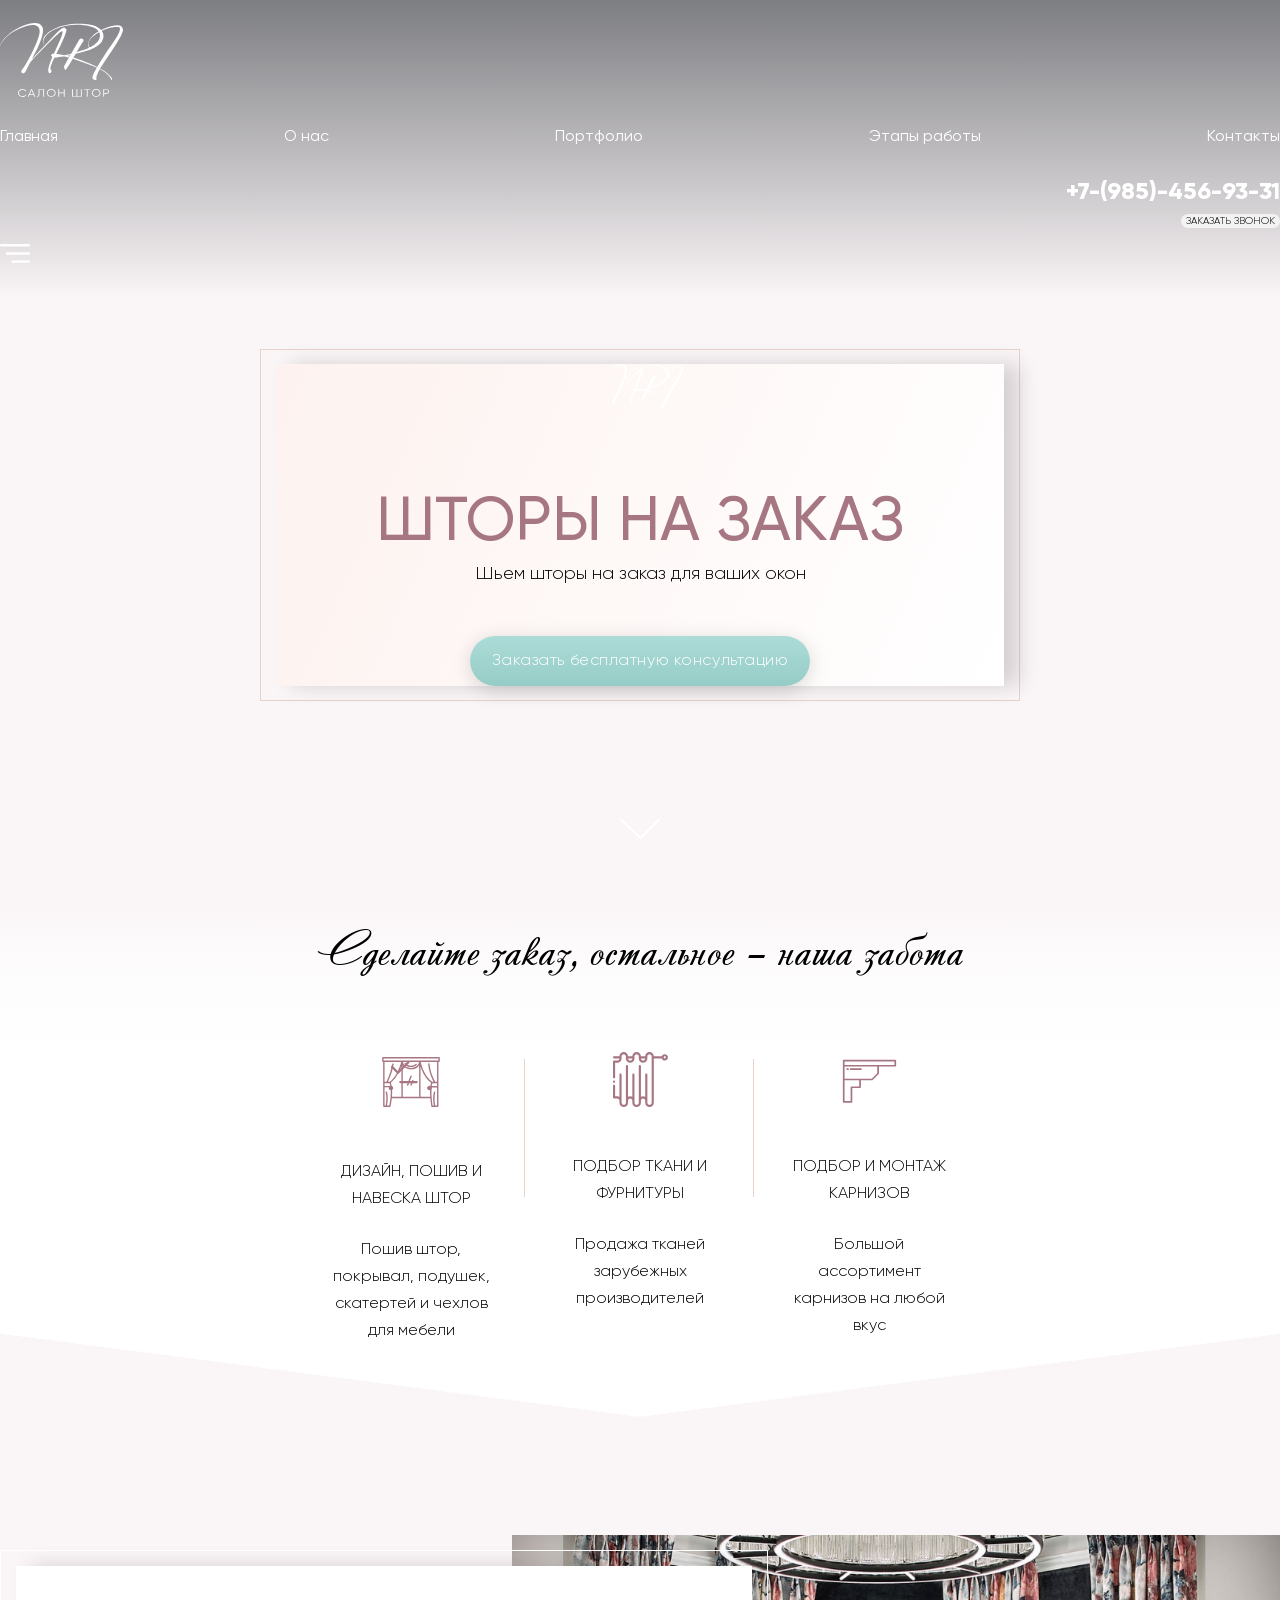
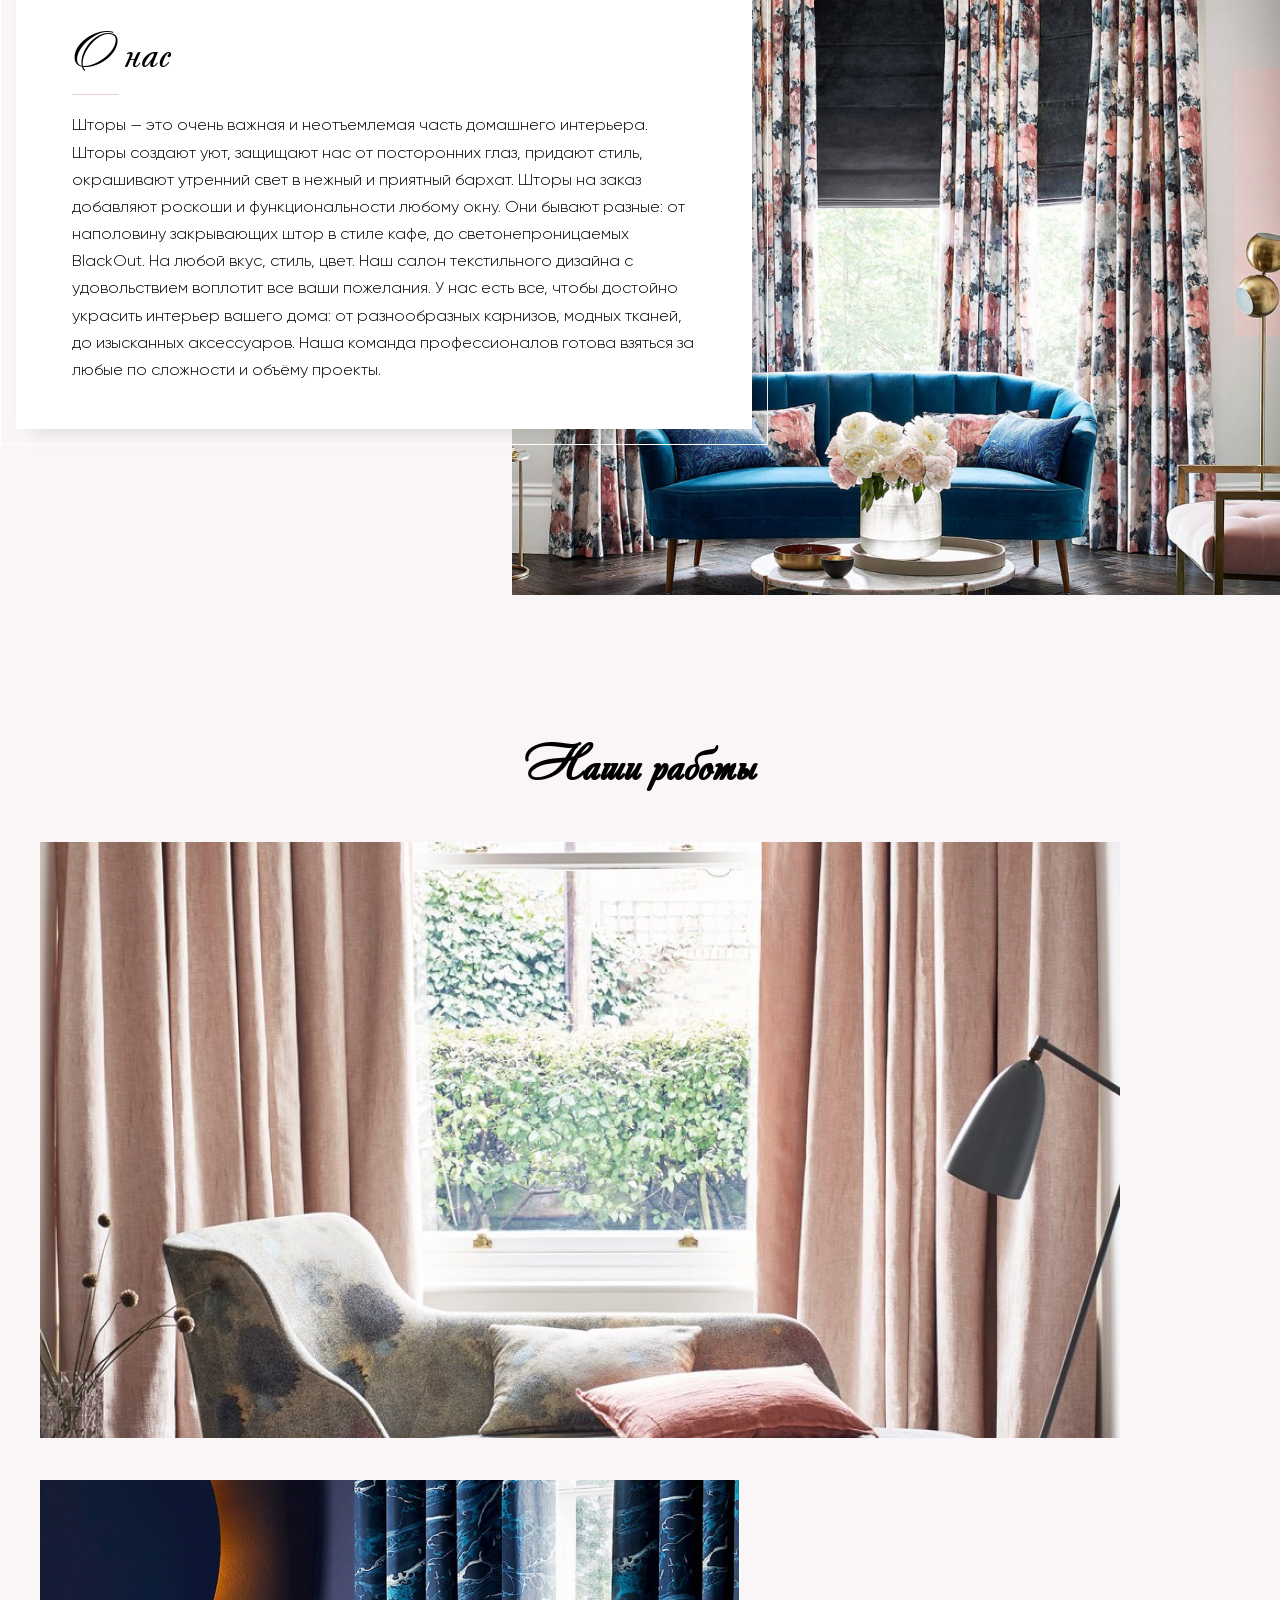
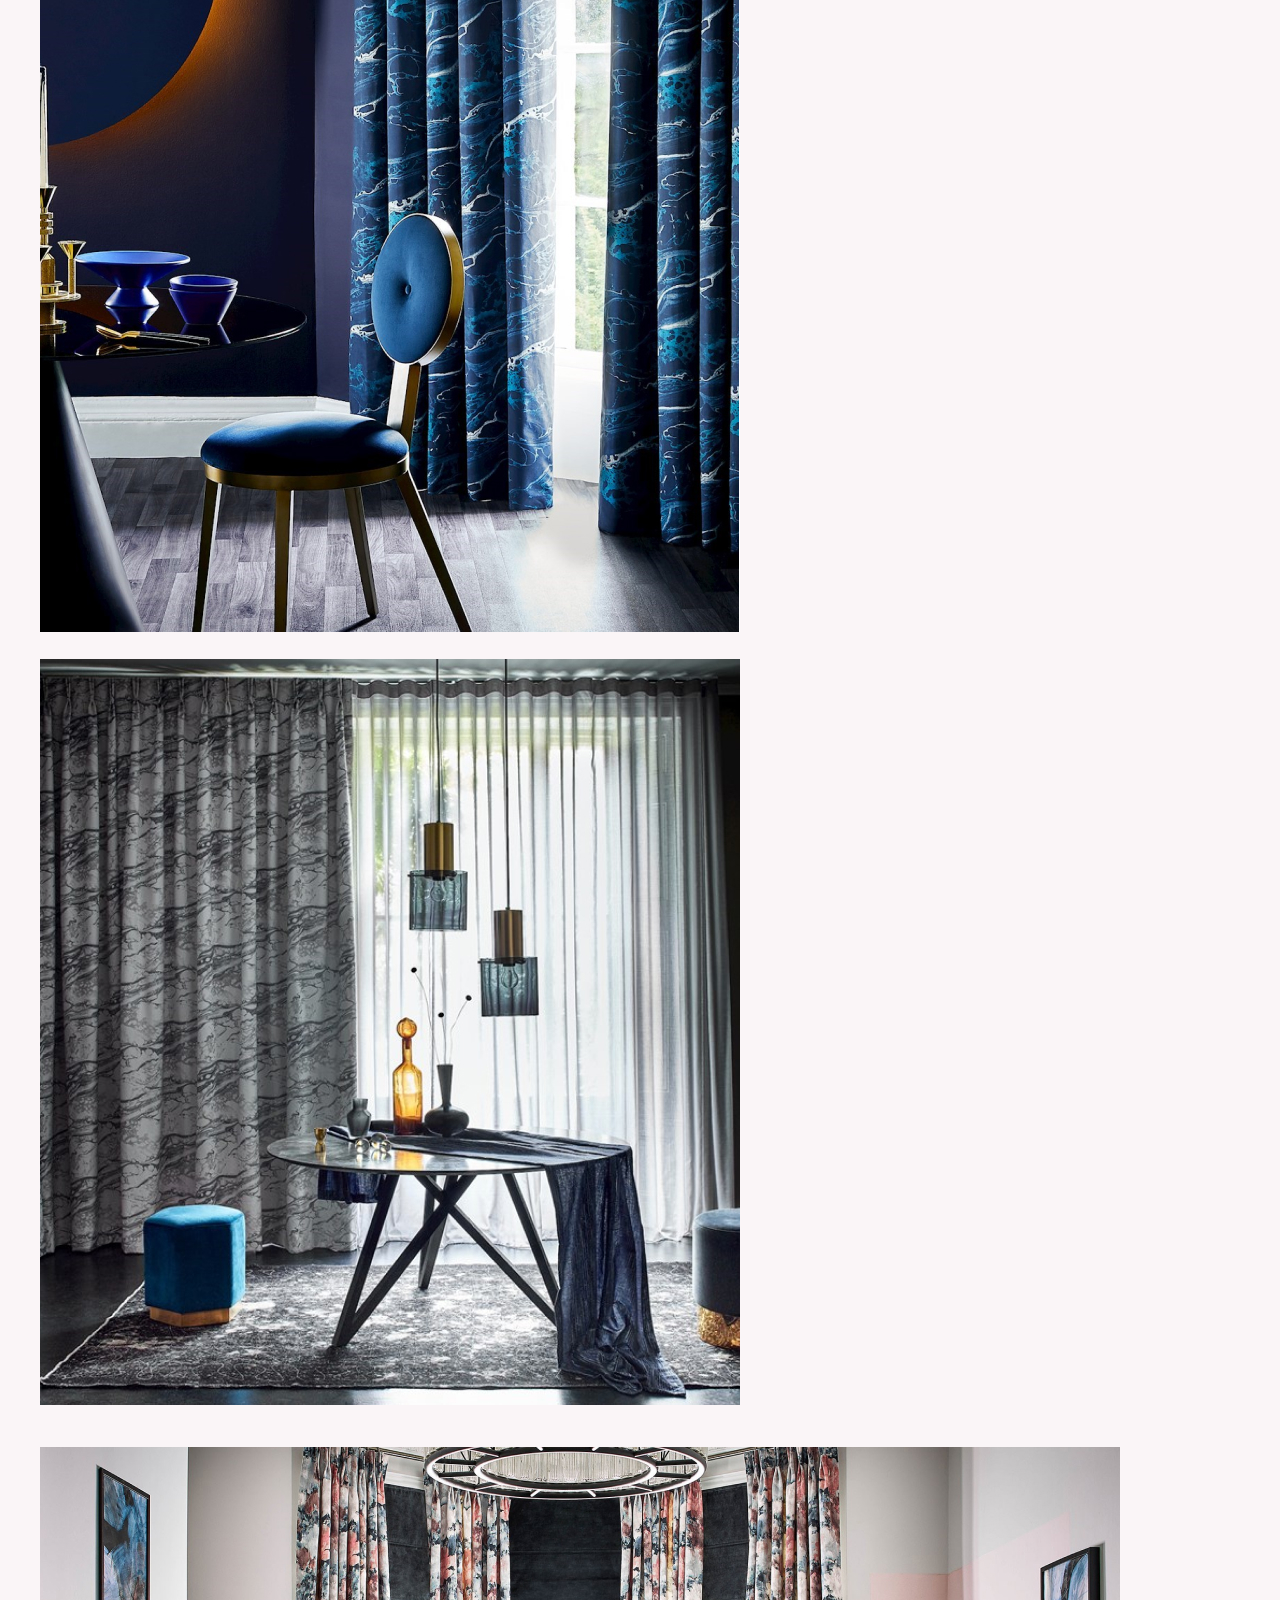
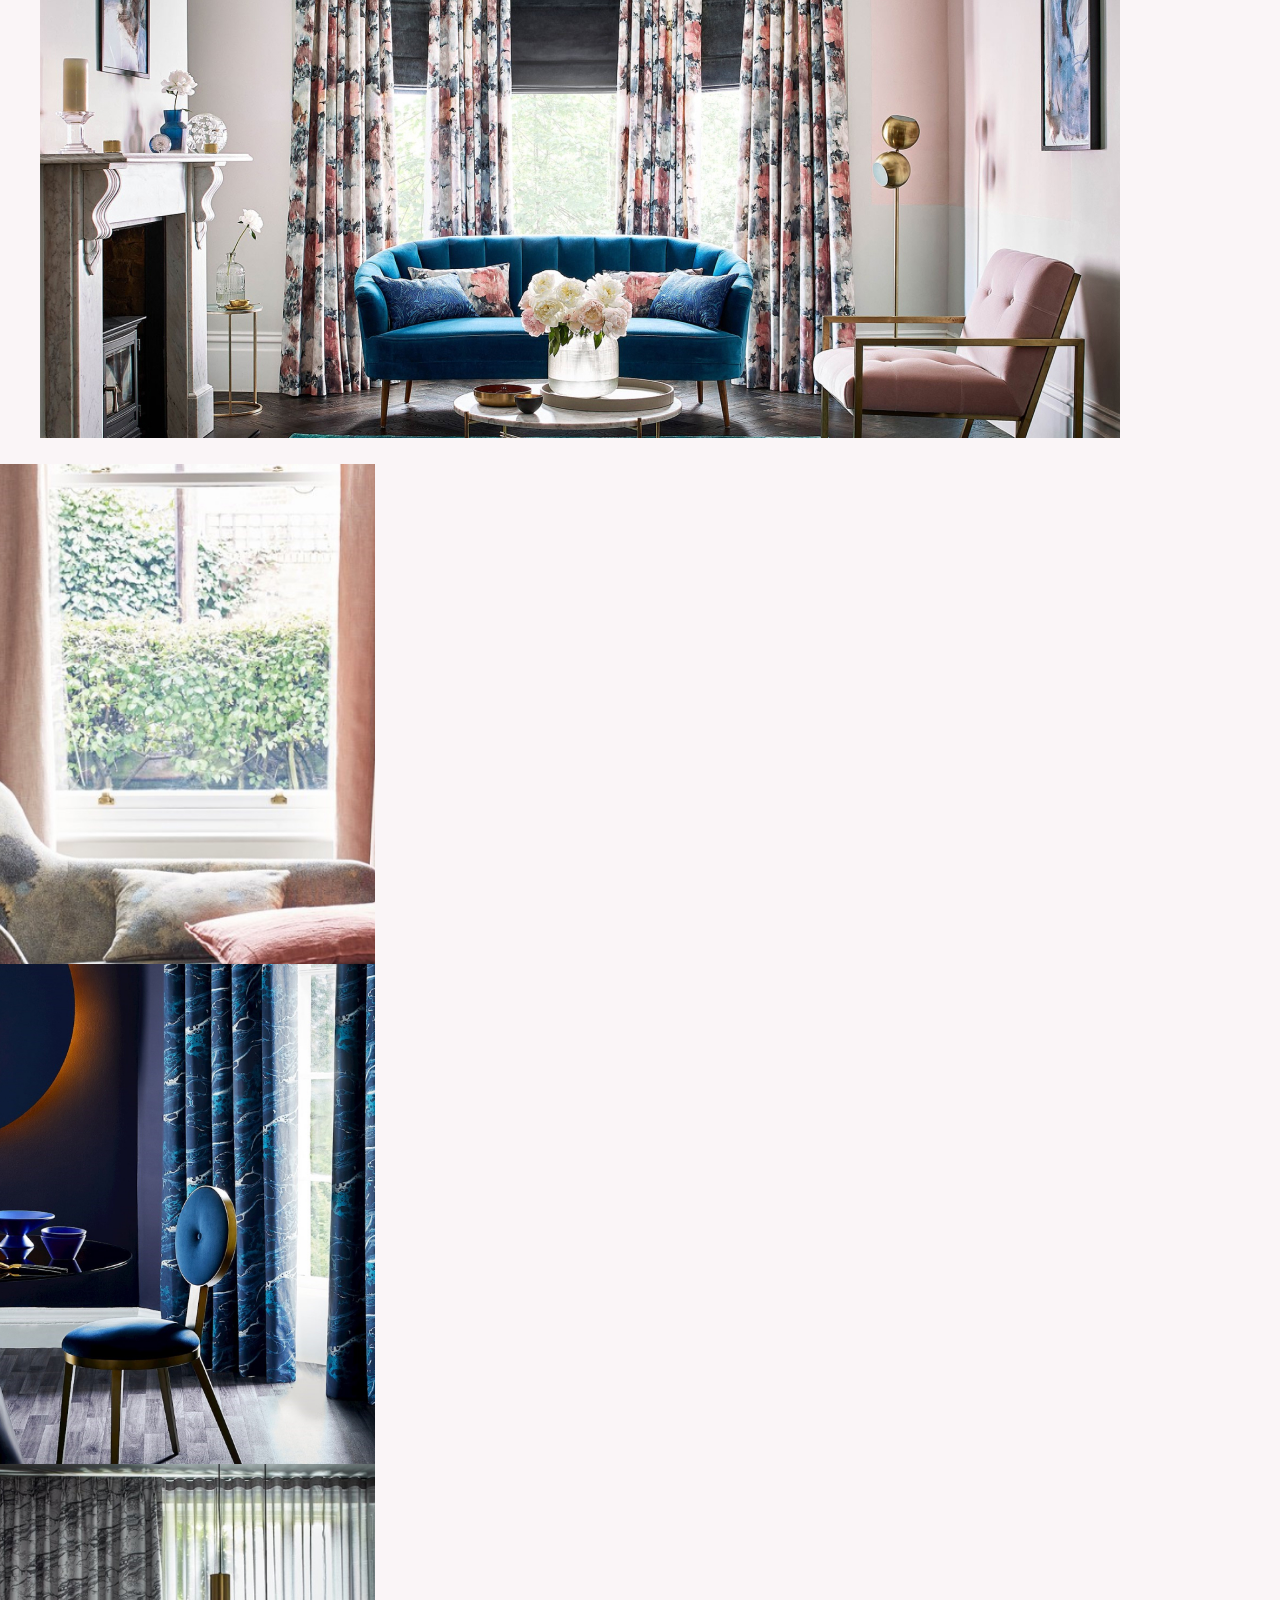
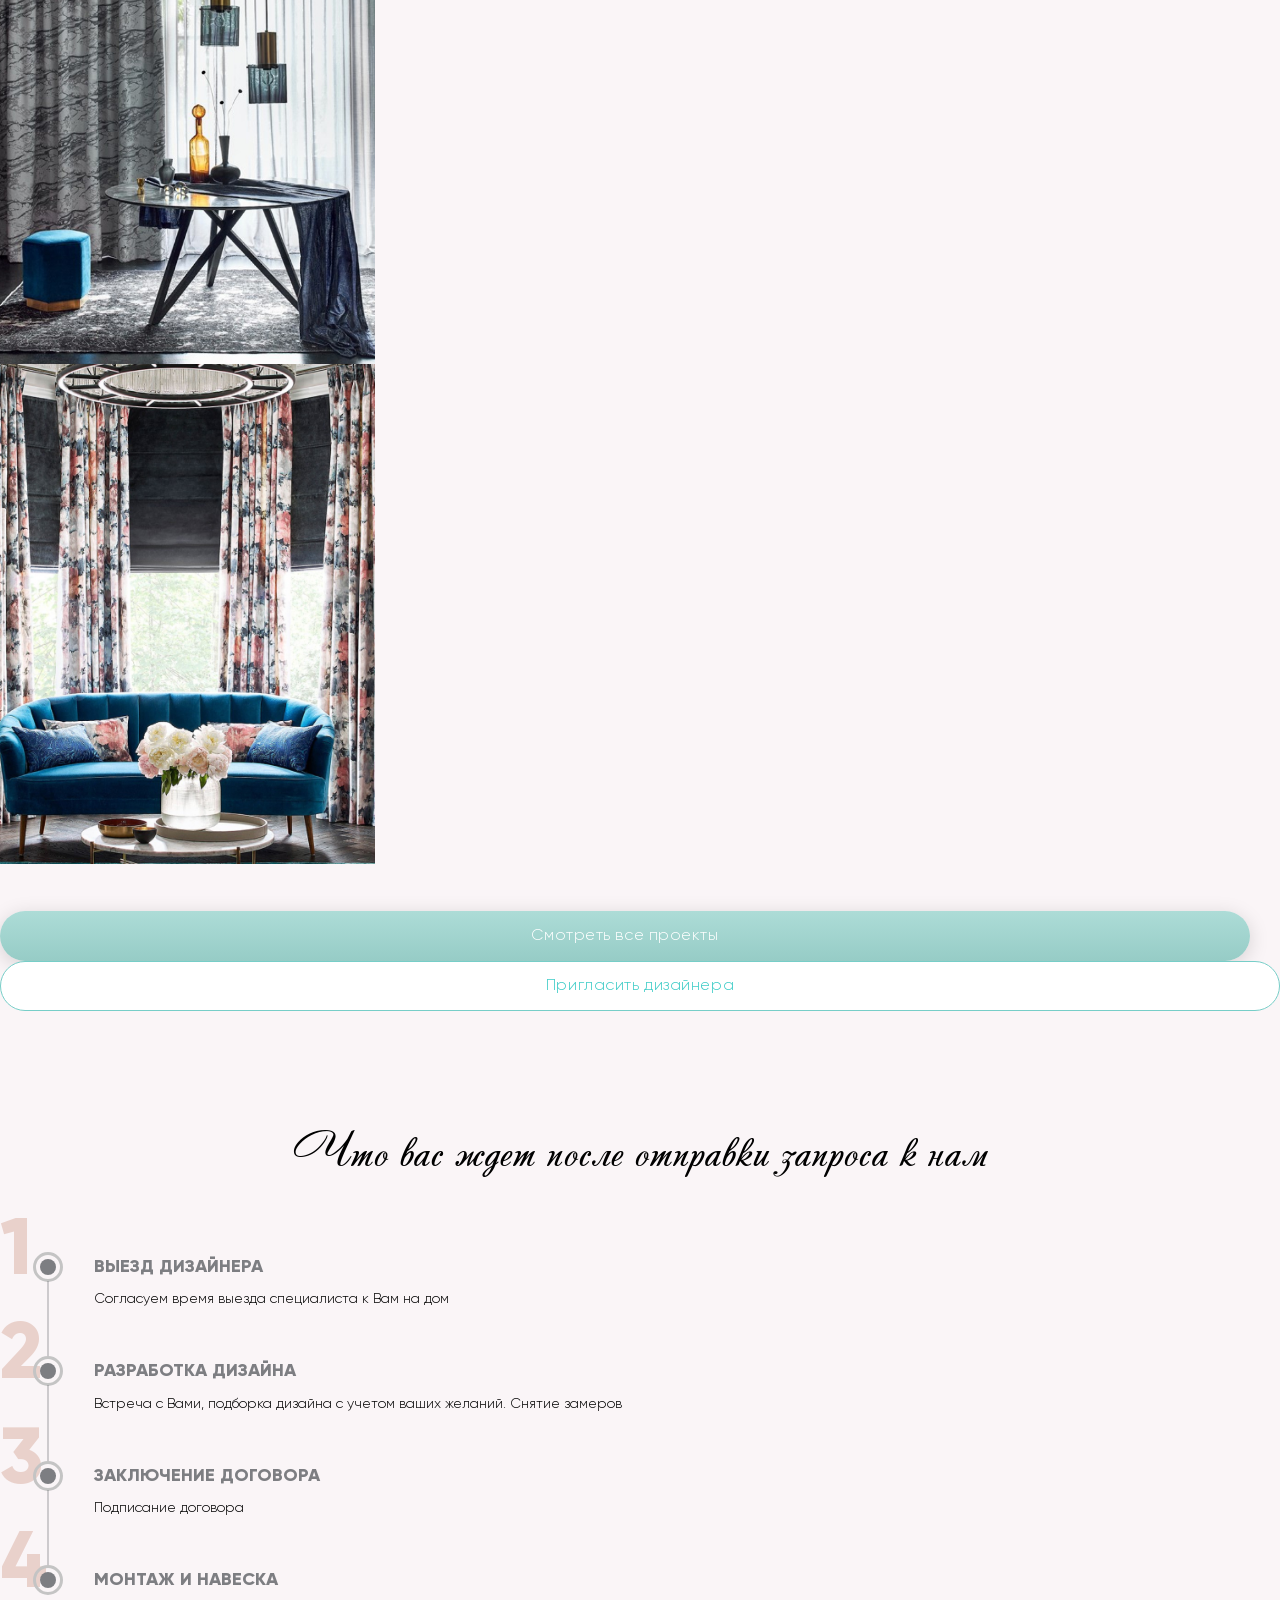
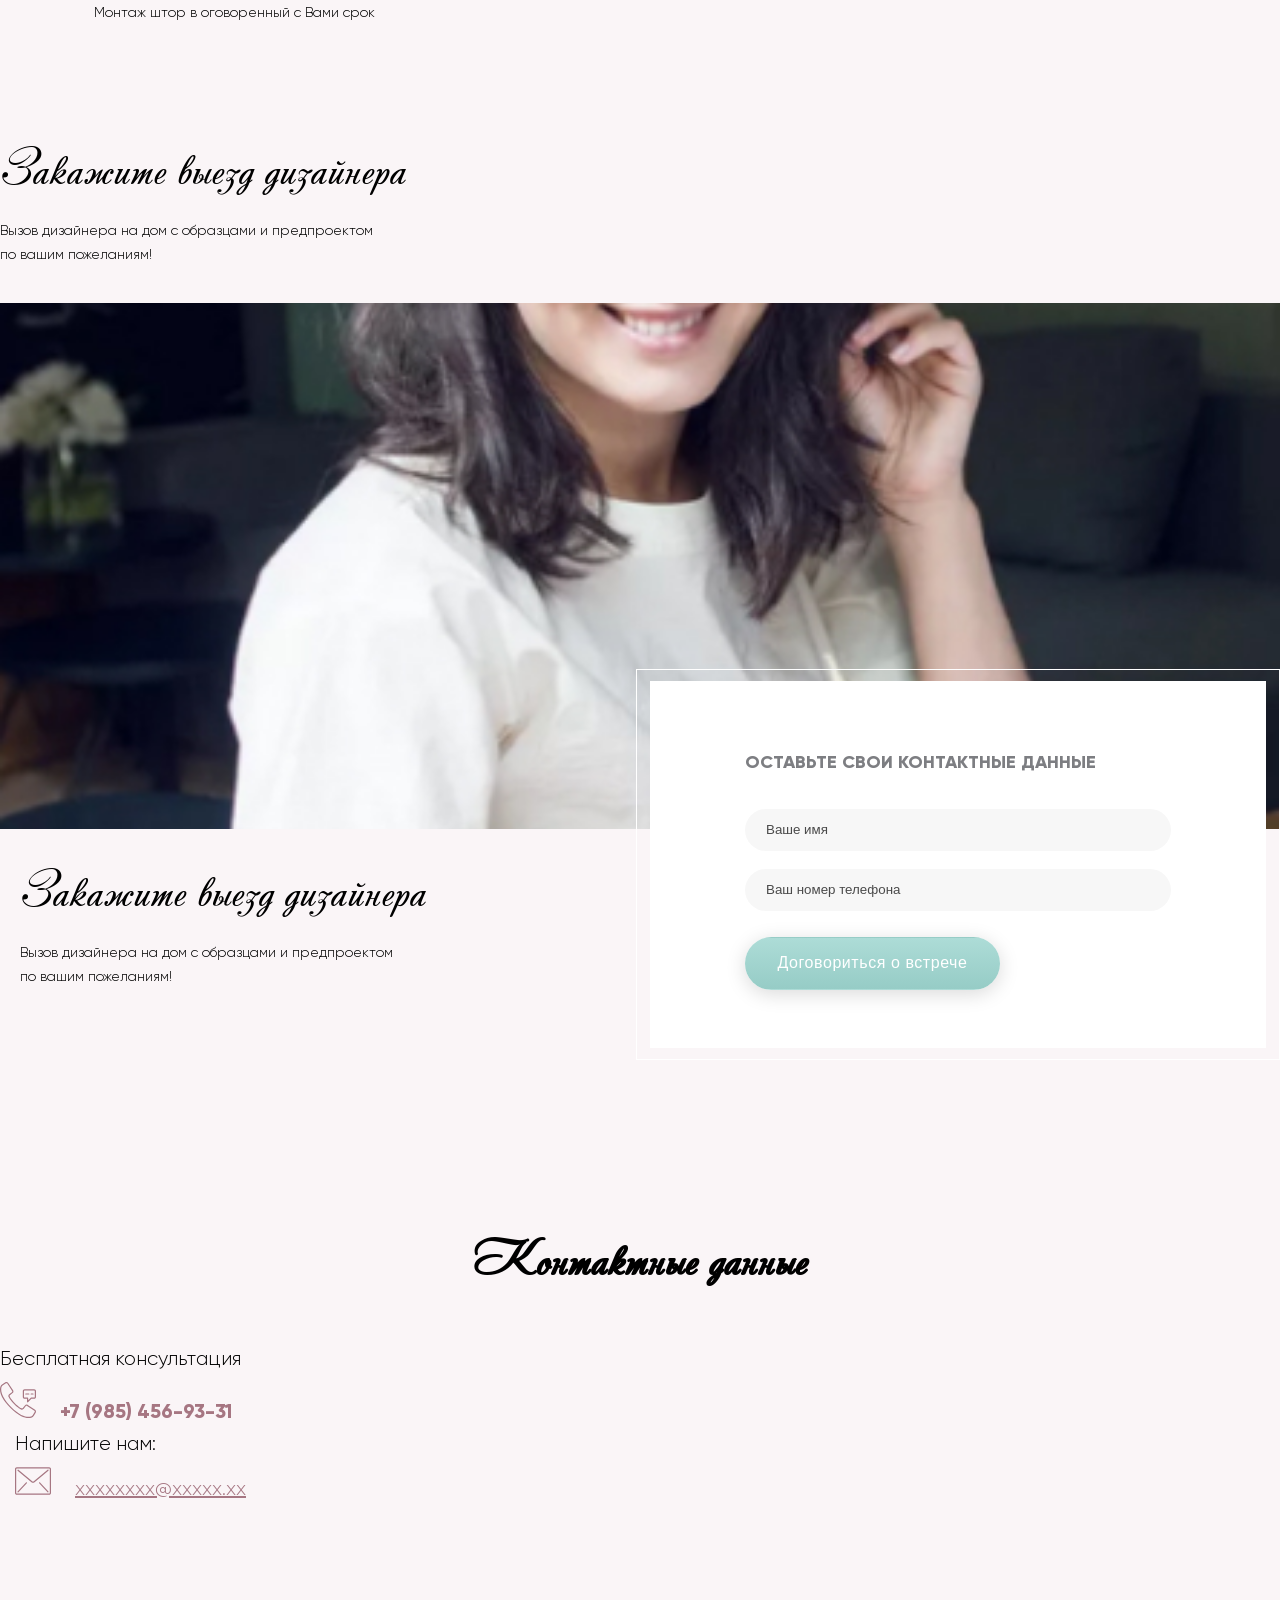
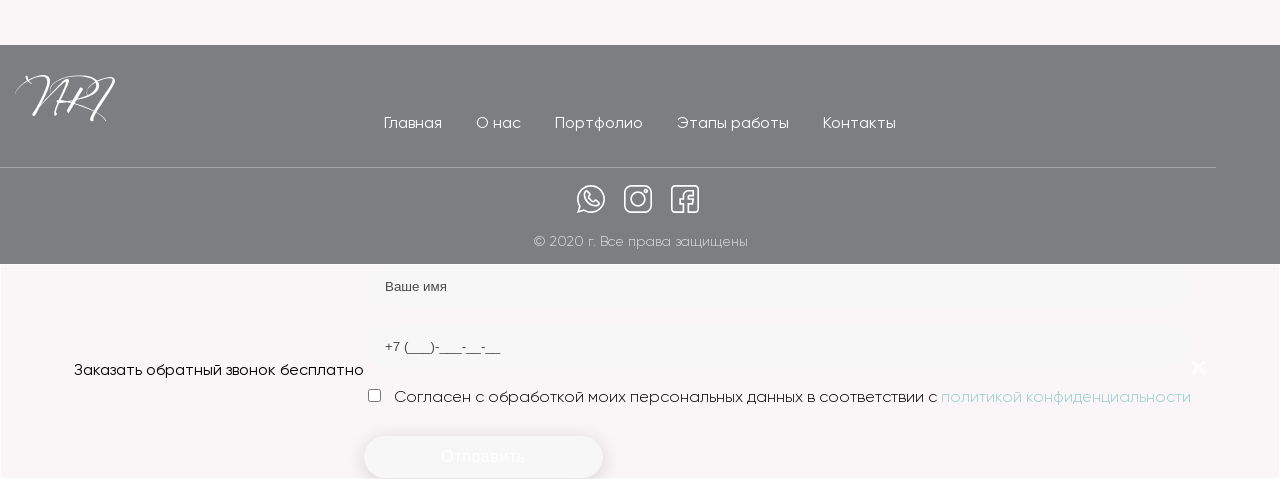
==== index.html @ d0b8b56f "Order desktop and mobile, Metrika, GTM, form masks" ====
<!DOCTYPE html>
<html lang="ru">
<head>
    <meta charset="UTF-8">
    <meta name="viewport" content="width=device-width, initial-scale=1.0">
    <meta http-equiv="X-UA-Compatible" content="ie=edge">
    <title>Салон штор</title>

    <!-- Yandex.Metrika counter -->
        <script type="text/javascript" >
            (function(m,e,t,r,i,k,a){m[i]=m[i]||function(){(m[i].a=m[i].a||[]).push(arguments)};
            m[i].l=1*new Date();k=e.createElement(t),a=e.getElementsByTagName(t)[0],k.async=1,k.src=r,a.parentNode.insertBefore(k,a)})
            (window, document, "script", "https://mc.yandex.ru/metrika/tag.js", "ym");
        
            ym(56782099, "init", {
                clickmap:true,
                trackLinks:true,
                accurateTrackBounce:true,
                webvisor:true
            });
        </script>
        <noscript><div><img src="https://mc.yandex.ru/watch/56782099" style="position:absolute; left:-9999px;" alt="" /></div></noscript>
    <!-- /Yandex.Metrika counter -->

    <!-- Google Tag Manager -->
        <script>(function(w,d,s,l,i){w[l]=w[l]||[];w[l].push({'gtm.start':
        new Date().getTime(),event:'gtm.js'});var f=d.getElementsByTagName(s)[0],
        j=d.createElement(s),dl=l!='dataLayer'?'&l='+l:'';j.async=true;j.src=
        'https://www.googletagmanager.com/gtm.js?id='+i+dl;f.parentNode.insertBefore(j,f);
        })(window,document,'script','dataLayer','GTM-M7LZ7LJ');</script>
    <!-- End Google Tag Manager -->

    <link rel="stylesheet" href="./css/libs/bootstrap.min.css">
    <link rel="stylesheet" href="./css/libs/jquery.fancybox.min.css">
    <link rel="stylesheet" href="./css/libs/slick.css">
    <link rel="stylesheet" href="./css/bundle.min.css">
</head>
<body>    
    <!-- Google Tag Manager (noscript) -->
        <noscript><iframe src="https://www.googletagmanager.com/ns.html?id=GTM-M7LZ7LJ"
            height="0" width="0" style="display:none;visibility:hidden"></iframe></noscript>
    <!-- End Google Tag Manager (noscript) -->
    <div class="parallax">
        <div class="parallax-window" data-parallax="scroll" data-image-src="https://i.artfile.me/wallpaper/05-06-2014/3000x2000/interer-spalnya-podushki-krovat-dizajn-833245.jpg">
            <div class="parallax__bg"></div>
        </div>
        <div class="parallax__layer parallax__layer--back">
            <header class="header">
                <div class="header__inner container">
                    <div class="row">
                        <div class="col-3 d-none d-md-block header__logo-block">
                            <a class="header__logo">
                                <svg class="header__logo-nri" width="123" height="57" viewBox="0 0 123 57" fill="none" xmlns="http://www.w3.org/2000/svg">
                                    <path d="M0 24.2143C0 24.2143 1.68908 13.9047 18.6275 5.99997C24.5988 3.21425 29.333 1.88092 32.8063 1.88092C37.3502 1.88092 39.6816 4.14283 39.6816 8.30949C39.6816 9.97616 39.3009 11.9285 38.5397 14.1904C34.4478 26.3333 24.9794 43.4285 22.7194 45.8333C21.7202 46.9047 21.292 47.8333 21.292 48.5714C21.292 49.5 21.9581 50.119 23.0049 50.3571C23.1238 50.3809 23.2428 50.4047 23.3379 50.4047C25.0508 50.4047 26.1213 47.3809 28.31 43.0952C30.6414 38.5 30.4987 39.2619 33.1631 36.0952C35.8514 32.9047 57.8095 10.2381 61.2115 8.47616C61.5207 8.30949 61.7824 8.23806 61.9727 8.23806C62.3772 8.23806 62.5437 8.54759 62.5437 9.14283C62.5437 11.3571 59.903 17.3809 57.1672 23.4523C53.789 30.9762 48.246 42.2619 48.246 47.3095C48.246 47.5238 48.246 47.7381 48.2697 47.9523C48.4601 49.5714 49.0548 50.1428 49.6734 50.1428C50.5774 50.1428 51.6003 48.8809 51.6003 48.0238C51.6003 47.8095 51.529 47.619 51.3862 47.4762C50.8391 46.9523 50.4346 46.3571 50.4346 45.2857C50.4346 44.1904 50.8628 42.5476 52.0048 39.9047C54.1459 34.9523 66.469 11.5238 66.469 6.88092C66.469 6.61902 66.4214 6.42854 66.3501 6.28568C65.7078 5.23806 64.9941 4.69045 64.0663 4.69045C62.2582 4.69045 59.7127 6.73806 55.6208 10.9285C49.4117 17.3095 31.8309 36.0952 31.8309 36.0952C31.8309 36.0952 43.0122 16.9285 43.0122 7.14283C43.0122 5.78568 42.7743 4.59521 42.2747 3.66664C40.8235 1.02378 38.0877 -3.05176e-05 34.8284 -3.05176e-05C28.8334 -3.05176e-05 21.0303 3.38092 15.963 6.21426C8.20752 10.5476 0 18.7143 0 24.0238V24.2143Z" fill="white"/>
                                    <path d="M43.6292 21.6428C43.6292 21.6428 43.2962 20.7857 43.2962 19.4285C43.2962 16.3809 44.9615 10.7143 55.6907 5.90473C62.3519 2.90473 69.9647 1.69045 76.8875 1.69045C86.1894 1.69045 94.3018 3.85711 97.3706 6.71426C99.0359 8.26187 99.9875 10.3095 99.9875 12.5476C99.9875 17.5476 95.2058 23.5476 82.7636 27.3095C82.7636 27.3095 79.4331 28.2381 76.6734 29.0714C78.6004 25.7857 79.1952 24.7381 80.8842 22.0238C81.6931 20.7143 83.5011 18.7619 83.5011 17.3571C83.5011 17.0476 83.4298 16.7619 83.2156 16.5238C82.4782 15.6666 81.812 15.3809 81.2173 15.3809C80.2181 15.3809 79.552 16.1904 79.552 16.1904C78.6718 17.6428 74.6751 24.5476 70.9638 31.0714C70.0122 31.2381 68.799 31.4762 67.205 31.7857C65.9204 32.0476 64.9926 32.1428 64.1837 32.1428C61.9237 32.1428 60.7104 31.3333 55.7621 30.8095C55.2149 30.7619 54.7153 30.7381 54.2871 30.7381C51.9557 30.7381 51.0993 31.4523 51.0993 32.2619C51.0993 33.1666 52.1936 34.1904 53.502 34.4047C53.8113 34.4523 54.1444 34.4762 54.5012 34.4762C57.0705 34.4762 60.639 33.3809 63.3748 33.3809H63.7793C64.6833 33.4285 66.5151 33.8333 68.9893 34.5238C66.3248 39.2381 64.1599 43.1428 64.041 43.5714C64.0172 43.6666 63.9934 43.7857 63.9934 43.9047C63.9934 45.0714 65.1353 46.8571 65.6825 46.9285C66.0155 46.9285 69.3223 41.5 72.7957 35.6428C79.0286 37.5714 87.5216 40.5952 95.8005 44.1666C109.979 50.2857 111.193 56.619 111.312 56.6428C111.312 56.6428 111.454 56.6904 111.621 56.6904C111.859 56.6904 112.144 56.5952 112.144 56.2142C112.144 56.0714 112.097 55.8571 111.978 55.5952C111.383 54.1666 108.219 50.7857 103.865 47.8571C99.4879 44.9523 89.3297 40.0714 81.4076 37.2619C78.3863 36.1904 75.6505 35.3095 73.3904 34.619C74.1755 33.2857 74.9605 31.9523 75.7218 30.6904C80.8604 29.4523 92.4461 27.3571 99.2025 21.5238C101.891 19.1904 103.508 16.0952 103.508 13C103.508 7.16664 97.7037 1.3333 82.3116 0.738065C81.2411 0.690447 80.1943 0.690446 79.1714 0.690446C57.808 0.690446 47.9114 9.19044 45.1042 12.5476C43.4389 14.5238 42.8917 17.0238 42.8917 18.9285C42.8917 20.3809 43.2248 21.4762 43.6292 21.6428ZM70.3929 32.0714L69.584 33.4762C68.2518 33.0952 67.4667 32.9047 67.4667 32.9047L70.3929 32.0714Z" fill="white"/>
                                    <path d="M91.0026 26.0238C91.0026 26.0238 91.3594 25.7143 91.3594 25.2857C91.3594 25.0952 91.3118 24.9047 91.1215 24.6904C90.836 24.3809 89.1945 24.3095 88.9804 23.8333C88.6236 23.0238 88.457 22.1904 88.457 21.3571C88.457 12.7381 106.395 3.92854 116.315 3.92854C117.076 3.92854 117.79 3.97616 118.456 4.09521C119.503 4.26187 119.979 4.95235 119.979 6.02378C119.979 8.61902 117.29 13.3809 113.96 18.2619C109.701 24.5476 92.4538 49.119 92.4538 55.0714C92.4538 55.6666 92.6203 56.0714 93.0009 56.2619C94.1428 56.8095 94.9041 57 95.4513 57C96.3791 57 96.5456 56.3809 96.5456 55.9523C96.5456 55.7619 96.498 55.5952 96.498 55.5952C96.498 55.5952 96.3553 55.4047 96.3553 54.8333C96.3553 53.7381 96.8549 51.3333 99.6383 46.4047C103.825 38.9523 123 12.9047 123 6.92854C123 6.80949 123 6.69044 122.976 6.59521C122.548 3.78568 120.788 2.30949 117.29 2.30949C114.317 2.30949 110.106 3.38092 104.396 5.5714C92.0017 10.3333 88.5284 17.3095 88.0526 21.119C88.0288 21.3571 88.005 21.5952 88.005 21.8333C88.005 25.0952 91.0026 26.0238 91.0026 26.0238Z" fill="white"/>
                                </svg>
                                <svg class="header__logo-text" width="91" height="8" viewBox="0 0 91 8" fill="none" xmlns="http://www.w3.org/2000/svg">
                                    <path d="M4.4781 7.99997C3.17656 7.99997 2.10686 7.61323 1.269 6.83975C0.422999 6.0589 0 5.11231 0 3.99997C0 2.88763 0.422999 1.94104 1.269 1.16019C2.10686 0.38671 3.17656 -3.05176e-05 4.4781 -3.05176e-05C5.25902 -3.05176e-05 5.97893 0.173082 6.63784 0.519306C7.29674 0.858165 7.80922 1.31857 8.17528 1.90052L7.41876 2.29831C7.15032 1.82686 6.75172 1.45117 6.22297 1.17124C5.69422 0.891314 5.1126 0.75135 4.4781 0.75135C3.40433 0.75135 2.53393 1.06443 1.86689 1.69058C1.19172 2.32409 0.854133 3.09389 0.854133 3.99997C0.854133 4.90605 1.19172 5.67584 1.86689 6.30936C2.53393 6.93551 3.40433 7.24859 4.4781 7.24859C5.1126 7.24859 5.69422 7.10863 6.22297 6.8287C6.75172 6.54877 7.15032 6.17308 7.41876 5.70163L8.17528 6.08837C7.82549 6.67032 7.31708 7.13441 6.65004 7.48063C5.983 7.82686 5.25902 7.99997 4.4781 7.99997Z" fill="white"/>
                                    <path d="M17.27 7.86737H16.367L15.5739 5.96682H11.5229L10.7298 7.86737H9.82682L13.1091 0.132566H13.9877L17.27 7.86737ZM13.5484 1.09389L11.8279 5.23754H15.2689L13.5484 1.09389Z" fill="white"/>
                                    <path d="M18.7938 7.86737V7.18229C19.3876 7.25595 19.831 7.09021 20.1238 6.68505C20.4248 6.2799 20.5753 5.52851 20.5753 4.43091V0.132566H26.1149V7.86737H25.2608V0.861848H21.4294V4.45301C21.4294 5.15282 21.3684 5.73846 21.2464 6.20991C21.1244 6.68137 20.9413 7.03864 20.6973 7.28174C20.4614 7.52483 20.1889 7.69058 19.8798 7.77897C19.5788 7.86737 19.2168 7.89684 18.7938 7.86737Z" fill="white"/>
                                    <path d="M36.3562 6.83975C35.502 7.61323 34.4567 7.99997 33.2203 7.99997C31.9838 7.99997 30.9385 7.61323 30.0844 6.83975C29.2302 6.05153 28.8032 5.10494 28.8032 3.99997C28.8032 2.88763 29.2302 1.94472 30.0844 1.17124C30.9385 0.390393 31.9838 -3.05176e-05 33.2203 -3.05176e-05C34.4567 -3.05176e-05 35.502 0.390393 36.3562 1.17124C37.2103 1.94472 37.6374 2.88763 37.6374 3.99997C37.6374 5.10494 37.2103 6.05153 36.3562 6.83975ZM29.6573 3.99997C29.6573 4.91341 29.999 5.68321 30.6823 6.30936C31.3656 6.93551 32.2116 7.24859 33.2203 7.24859C34.229 7.24859 35.075 6.93551 35.7583 6.30936C36.4416 5.68321 36.7832 4.91341 36.7832 3.99997C36.7832 3.09389 36.4416 2.32778 35.7583 1.70163C35.075 1.06811 34.229 0.75135 33.2203 0.75135C32.2116 0.75135 31.3656 1.06811 30.6823 1.70163C29.999 2.32778 29.6573 3.09389 29.6573 3.99997Z" fill="white"/>
                                    <path d="M45.8091 3.52483V0.132566H46.6632V7.86737H45.8091V4.25411H41.1724V7.86737H40.3182V0.132566H41.1724V3.52483H45.8091Z" fill="white"/>
                                    <path d="M62.888 7.13809V0.132566H63.7421V7.86737H54.1026V0.132566H54.9567V7.13809H58.4953V0.132566H59.3494V7.13809H62.888Z" fill="white"/>
                                    <path d="M66.1849 0.132566H72.2858V0.861848H69.6624V7.86737H68.8083V0.861848H66.1849V0.132566Z" fill="white"/>
                                    <path d="M81.303 6.83975C80.4489 7.61323 79.4036 7.99997 78.1671 7.99997C76.9307 7.99997 75.8854 7.61323 75.0312 6.83975C74.1771 6.05153 73.75 5.10494 73.75 3.99997C73.75 2.88763 74.1771 1.94472 75.0312 1.17124C75.8854 0.390393 76.9307 -3.05176e-05 78.1671 -3.05176e-05C79.4036 -3.05176e-05 80.4489 0.390393 81.303 1.17124C82.1571 1.94472 82.5842 2.88763 82.5842 3.99997C82.5842 5.10494 82.1571 6.05153 81.303 6.83975ZM74.6042 3.99997C74.6042 4.91341 74.9458 5.68321 75.6291 6.30936C76.3124 6.93551 77.1584 7.24859 78.1671 7.24859C79.1758 7.24859 80.0218 6.93551 80.7051 6.30936C81.3884 5.68321 81.7301 4.91341 81.7301 3.99997C81.7301 3.09389 81.3884 2.32778 80.7051 1.70163C80.0218 1.06811 79.1758 0.75135 78.1671 0.75135C77.1584 0.75135 76.3124 1.06811 75.6291 1.70163C74.9458 2.32778 74.6042 3.09389 74.6042 3.99997Z" fill="white"/>
                                    <path d="M85.2651 0.132566H88.3156C89.0802 0.132566 89.7188 0.36461 90.2313 0.828699C90.7438 1.29279 91 1.87106 91 2.56351C91 3.25595 90.7438 3.83422 90.2313 4.29831C89.7188 4.7624 89.0802 4.99444 88.3156 4.99444H86.1192V7.86737H85.2651V0.132566ZM86.1192 4.26516H88.3156C88.8443 4.26516 89.2795 4.10678 89.6212 3.79002C89.971 3.47327 90.1459 3.06443 90.1459 2.56351C90.1459 2.06995 89.971 1.66479 89.6212 1.34804C89.2795 1.02391 88.8443 0.861848 88.3156 0.861848H86.1192V4.26516Z" fill="white"/>
                                </svg>
                            </a>
                        </div>
                        <div class="col-lg-6 d-none d-lg-block header__nav-block">
                            <nav class="header__nav">
                                <ul class="header__nav-list">
                                    <li class="header__nav-item">
                                        <a href="index.html" class="header__nav-link">Главная</a>
                                    </li>
                                    <li class="header__nav-item">
                                        <a href="#about" class="header__nav-link smooth-scroll">О нас</a>
                                    </li>
                                    <li class="header__nav-item">
                                        <a href="portfolio.html" class="header__nav-link">Портфолио</a>
                                    </li>
                                    <li class="header__nav-item">
                                        <a href="#steps" class="header__nav-link smooth-scroll">Этапы работы</a>
                                    </li>
                                    <li class="header__nav-item">
                                        <a href="#contacts" class="header__nav-link smooth-scroll">Контакты</a>
                                    </li>
                                </ul>
                            </nav>
                        </div>
                        <div class="col-lg-3 col-md-6 col-9 header__phone-block">
                            <div class="header__phone">
                                <a href="tel:+79854569331" class="header__phone-link">+7-(985)-456-93-31</a>
                                <a href="#modal-phone" class="header__phone-btn">Заказать звонок</a>
                            </div>
                        </div>
                        <div class="col-3 d-lg-none text-right mobile-menu-block">
                            <div class="mobile-menu__btn">
                                <svg width="30" height="19" viewBox="0 0 30 19" fill="none" xmlns="http://www.w3.org/2000/svg">
                                    <path d="M0.937478 2.42887H29.0625C29.58 2.42887 30 1.88474 30 1.21443C30 0.544021 29.58 0 29.0625 0H0.937478C0.420034 0 0 0.544021 0 1.21443C0 1.88484 0.420034 2.42887 0.937478 2.42887Z" fill="white"/>
                                    <path d="M29.2428 8.19824H6.52642C6.10842 8.19824 5.76923 8.74236 5.76923 9.41267C5.76923 10.083 6.10848 10.6271 6.52642 10.6271H29.2428C29.6608 10.6271 30 10.083 30 9.41267C30 8.74236 29.6608 8.19824 29.2428 8.19824Z" fill="white"/>
                                    <path d="M29.4231 16.396H12.1154C11.7969 16.396 11.5385 16.9401 11.5385 17.6104C11.5385 18.2808 11.7969 18.8249 12.1154 18.8249H29.4231C29.7416 18.8249 30 18.2807 30 17.6104C30 16.94 29.7416 16.396 29.4231 16.396Z" fill="white"/>
                                </svg>
                            </div>
                        </div>
                    </div>
                </div>
                <div class="mobile-menu">
                    <div class="mobile-menu__inner">
                        <div class="mobile-menu__title">Menu</div>
                        <div class="mobile-menu__main">
                            <nav class="mobile-menu__nav">
                                <ul class="mobile-menu__list">
                                    <li class="mobile-menu__item">
                                        <a href="index.html" class="mobile-menu__link">Главная</a>
                                    </li>
                                    <li class="mobile-menu__item">
                                        <a href="#about" class="mobile-menu__link mobile-menu__link--anchor">О нас</a>
                                    </li>
                                    <li class="mobile-menu__item">
                                        <a href="portfolio.html" class="mobile-menu__link">Портфолио</a>
                                    </li>
                                    <li class="mobile-menu__item">
                                        <a href="#steps" class="mobile-menu__link mobile-menu__link--anchor">Этапы работы</a>
                                    </li>
                                    <li class="mobile-menu__item">
                                        <a href="#contacts" class="mobile-menu__link mobile-menu__link--anchor">Контакты</a>
                                    </li>
                                </ul>
                            </nav>
                            <a href="#" class="btn btn--white mobile-menu__order">Оформить заявку</a>
                        </div>
                        <a href="tel:+79854569331" class="mobile-menu__phone-link">+7-(985)-456-93-31</a>
                        <div class="mobile-menu__soc">
                            <a href="#" class="mobile-menu__soc-link">
                                <svg xmlns="http://www.w3.org/2000/svg" width="28" height="28" viewBox="0 0 28 28" fill="none">
                                    <path d="M6.77195 26.0017C8.93539 27.3033 11.4089 27.9896 13.9502 27.9896C21.6519 27.9902 28 21.7055 28 13.9951C28 6.29289 21.6606 0 13.9502 0C6.26391 0 0.00984375 6.27813 0.00984375 13.9951C0.00984375 16.5703 0.696172 19.063 1.99773 21.228L0 28L6.77195 26.0017ZM1.65047 13.9951C1.65047 7.18266 7.16844 1.64008 13.9508 1.64008C20.7933 1.64008 26.3605 7.18266 26.3605 13.9951C26.3605 20.8075 20.7933 26.3501 13.9508 26.3501C11.5965 26.3501 9.30836 25.6829 7.33469 24.4212L7.01914 24.22L2.42594 25.5752L3.78109 20.982L3.57984 20.667C2.31711 18.6922 1.65047 16.3855 1.65047 13.9951Z" fill="white"></path>
                                    <path d="M6.81565 11.416C7.08636 12.8385 7.89081 15.5745 10.2314 17.9156C12.5721 20.2568 15.3086 21.0613 16.7316 21.332C18.3607 21.6421 20.7511 21.6891 21.9198 20.5204L22.5711 19.8691C22.8998 19.5404 23.0808 19.1029 23.0808 18.6381C23.0808 18.1732 22.8998 17.7357 22.5711 17.4071L19.9664 14.8023C19.6371 14.4731 19.2002 14.2926 18.7353 14.2926C18.2705 14.2926 17.833 14.4736 17.5043 14.8023L16.853 15.4536C16.4554 15.8512 15.7046 15.8528 15.3037 15.4585L12.7055 12.7515C12.7017 12.7477 12.6978 12.7433 12.694 12.7395C12.2953 12.3408 12.2953 11.6928 12.694 11.2941L13.3453 10.6428C14.0262 9.9619 14.0262 8.86104 13.3453 8.18073L10.7406 5.57596C10.0619 4.89729 8.95721 4.89729 8.27854 5.57596L7.62721 6.22729C6.69425 7.16026 6.38362 9.14869 6.81565 11.416ZM8.78659 7.38776C9.47018 6.72002 9.43354 6.7069 9.50901 6.7069C9.53472 6.7069 9.56096 6.71674 9.5801 6.73643C12.3249 9.49596 12.2144 9.33354 12.2144 9.41284C12.2144 9.44018 12.2046 9.46479 12.1849 9.48393L11.5335 10.1353C10.4967 11.1721 10.4923 12.851 11.527 13.8928L14.1268 16.6015C14.1307 16.6053 14.1345 16.6092 14.1389 16.6135C15.1757 17.6504 16.9722 17.6537 18.0124 16.6135L18.6637 15.9622C18.7031 15.9228 18.7671 15.9228 18.8064 15.9622C21.5512 18.7212 21.4407 18.5593 21.4407 18.6381C21.4407 18.666 21.4309 18.69 21.4112 18.7092L20.7599 19.3605C20.3136 19.8067 18.8923 20.0736 17.0384 19.7209C15.8008 19.4852 13.4219 18.7863 11.3914 16.7563C9.36081 14.7263 8.66245 12.3468 8.42675 11.1092C8.07346 9.25533 8.34034 7.83401 8.78659 7.38776Z" fill="white"></path>
                                </svg>
                                <span class="mobile-menu__soc-text">Связаться в Whatsapp</span>
                            </a>
                            <a href="#" class="mobile-menu__soc-link">
                                <svg xmlns="http://www.w3.org/2000/svg" width="28" height="28" viewBox="0 0 28 28" fill="none">
                                    <path d="M20.4209 0H7.57914C3.39992 0 0 3.39992 0 7.57914V20.4209C0 24.6001 3.39992 28 7.57914 28H20.4209C24.6001 28 28 24.6001 28 20.4209V7.57914C28 3.39992 24.6001 0 20.4209 0ZM26.3583 20.4209C26.3583 23.695 23.6945 26.3583 20.4203 26.3583H7.57914C4.305 26.3583 1.64117 23.6945 1.64117 20.4209V7.57914C1.64117 4.305 4.305 1.64117 7.57914 1.64117H20.4209C23.695 1.64117 26.3583 4.305 26.3583 7.57914V20.4209Z" fill="white"></path>
                                    <path d="M14 6.34375C9.77813 6.34375 6.34375 9.77813 6.34375 14C6.34375 18.2219 9.77813 21.6562 14 21.6562C18.2219 21.6562 21.6562 18.2219 21.6562 14C21.6562 9.77813 18.2219 6.34375 14 6.34375ZM14 20.0145C10.6838 20.0145 7.98547 17.3162 7.98547 14C7.98547 10.6838 10.6838 7.98547 14 7.98547C17.3162 7.98547 20.0145 10.6838 20.0145 14C20.0145 17.3162 17.3162 20.0145 14 20.0145Z" fill="white"></path>
                                    <path d="M21.839 3.62524C20.5915 3.62524 19.5765 4.64025 19.5765 5.88767C19.5765 7.13509 20.591 8.15009 21.839 8.15009C23.0869 8.15009 24.1014 7.13509 24.1014 5.88767C24.1014 4.64025 23.0869 3.62524 21.839 3.62524ZM21.839 6.50783C21.4966 6.50783 21.2183 6.22947 21.2183 5.88712C21.2183 5.54478 21.4966 5.26642 21.839 5.26642C22.1813 5.26642 22.4602 5.54478 22.4602 5.88712C22.4602 6.22947 22.1819 6.50783 21.839 6.50783Z" fill="white"></path>
                                </svg>
                                <span class="mobile-menu__soc-text">Instagram</span>
                            </a>
                            <a href="#" class="mobile-menu__soc-link">
                                <svg xmlns="http://www.w3.org/2000/svg" width="28" height="28" viewBox="0 0 28 28" fill="none">
                                    <path d="M4.10156 28H13.2344V18.0469H9.95312V14.7656H13.2344V10.6641C13.2344 8.40219 15.0741 6.5625 17.3359 6.5625H21.4375V9.84375H18.1562C17.2517 9.84375 16.5156 10.5798 16.5156 11.4844V14.7656H21.2893L20.7424 18.0469H16.5156V28H23.8984C26.1603 28 28 26.1603 28 23.8984V4.10156C28 1.83969 26.1603 0 23.8984 0H4.10156C1.83969 0 0 1.83969 0 4.10156V23.8984C0 26.1603 1.83969 28 4.10156 28ZM1.64062 4.10156C1.64062 2.74477 2.74477 1.64062 4.10156 1.64062H23.8984C25.2552 1.64062 26.3594 2.74477 26.3594 4.10156V23.8984C26.3594 25.2552 25.2552 26.3594 23.8984 26.3594H18.1562V19.6875H22.1326L23.2263 13.125H18.1562V11.4844H23.0781V4.92188H17.3359C14.1695 4.92188 11.5938 7.49766 11.5938 10.6641V13.125H8.3125V19.6875H11.5938V26.3594H4.10156C2.74477 26.3594 1.64062 25.2552 1.64062 23.8984V4.10156Z" fill="white"></path>
                                </svg>
                                <span class="mobile-menu__soc-text">Facebook</span>
                            </a>
                        </div>
                        <a href="#" class="mobile-menu__close">
                            <svg xmlns="http://www.w3.org/2000/svg" width="15" height="15" viewBox="0 0 15 15" fill="none">
                                <path d="M0 2.35294L2.35294 0L7.35294 5L12.3529 0L15 2.35294L10 7.35294L15 12.3529L12.3529 15L7.35294 10L2.35294 15L0 12.3529L5 7.35294L0 2.35294Z" fill="white" fill-opacity="0.7"/>
                            </svg>
                        </a>
                    </div>
                </div>
            </header>
            <main class="main">
                <div class="wrapper">
                    <section class="main__top">
                        <div class="main__banner">
                            <div class="stroke main__title-stroke">
                                <div class="stroke__inner main__title-block">
                                    <div class="main__logo d-md-none">
                                        <svg width="86" height="45" viewBox="0 0 86 45" fill="none" xmlns="http://www.w3.org/2000/svg">
                                            <path d="M0 19.0816C0 19.0816 1.18099 11.0374 13.0241 4.8696C17.1991 2.69599 20.5092 1.65564 22.9377 1.65564C26.1148 1.65564 27.7448 3.42053 27.7448 6.67165C27.7448 7.9721 27.4787 9.49548 26.9464 11.2604C24.0855 20.7351 17.4653 34.074 15.8851 35.9503C15.1865 36.7863 14.8871 37.5108 14.8871 38.0868C14.8871 38.8113 15.3528 39.2943 16.0847 39.4801C16.1679 39.4987 16.251 39.5173 16.3176 39.5173C17.5152 39.5173 18.2637 37.1579 19.794 33.8139C21.4241 30.2283 21.3243 30.8228 23.1872 28.352C25.0668 25.8625 40.4197 8.17646 42.7983 6.8017C43.0145 6.67165 43.1975 6.61592 43.3305 6.61592C43.6133 6.61592 43.7297 6.85743 43.7297 7.32188C43.7297 9.04961 41.8834 13.7498 39.9705 18.4872C37.6086 24.3577 33.7329 33.1636 33.7329 37.1021C33.7329 37.2693 33.7329 37.4365 33.7496 37.6037C33.8826 38.867 34.2985 39.3129 34.731 39.3129C35.363 39.3129 36.0783 38.3283 36.0783 37.6595C36.0783 37.4923 36.0284 37.3436 35.9286 37.2322C35.546 36.8235 35.2632 36.359 35.2632 35.523C35.2632 34.6684 35.5626 33.3866 36.361 31.3244C37.8581 27.4602 46.4743 9.17966 46.4743 5.55698C46.4743 5.35262 46.441 5.204 46.3911 5.09254C45.942 4.27511 45.443 3.84782 44.7943 3.84782C43.5301 3.84782 41.7503 5.44551 38.8894 8.71521C34.548 13.6941 22.2558 28.352 22.2558 28.352C22.2558 28.352 30.0735 13.3968 30.0735 5.76134C30.0735 4.7024 29.9072 3.77351 29.5579 3.04897C28.5433 0.986834 26.6304 0.187988 24.3516 0.187988C20.1599 0.187988 14.7041 2.82604 11.1611 5.0368C5.73859 8.41797 0 14.7902 0 18.933V19.0816Z" fill="white"/>
                                            <path d="M30.505 17.0752C30.505 17.0752 30.2721 16.4064 30.2721 15.3475C30.2721 12.9695 31.4365 8.54801 38.9382 4.79529C43.5956 2.45448 48.9184 1.50701 53.7588 1.50701C60.2625 1.50701 65.9346 3.1976 68.0803 5.42694C69.2446 6.63449 69.91 8.23219 69.91 9.9785C69.91 13.8798 66.5666 18.5615 57.8673 21.4968C57.8673 21.4968 55.5386 22.2213 53.6091 22.8715C54.9564 20.3078 55.3722 19.4904 56.5532 17.3725C57.1187 16.3507 58.3829 14.8273 58.3829 13.7312C58.3829 13.4897 58.333 13.2668 58.1833 13.081C57.6677 12.4122 57.2019 12.1893 56.7861 12.1893C56.0875 12.1893 55.6217 12.8209 55.6217 12.8209C55.0063 13.9542 52.2118 19.3417 49.617 24.4321C48.9516 24.5621 48.1033 24.7479 46.9889 24.9894C46.0907 25.1937 45.442 25.2681 44.8764 25.2681C43.2962 25.2681 42.4479 24.6364 38.9881 24.2277C38.6055 24.1905 38.2562 24.172 37.9568 24.172C36.3267 24.172 35.7279 24.7293 35.7279 25.3609C35.7279 26.0669 36.4931 26.8658 37.4079 27.033C37.6242 27.0701 37.857 27.0887 38.1065 27.0887C39.903 27.0887 42.398 26.2341 44.3109 26.2341H44.5936C45.2257 26.2713 46.5065 26.5871 48.2364 27.1258C46.3734 30.8043 44.8598 33.851 44.7766 34.1854C44.76 34.2597 44.7433 34.3526 44.7433 34.4455C44.7433 35.3558 45.5418 36.7492 45.9243 36.8049C46.1572 36.8049 48.4693 32.5691 50.8978 27.999C55.2558 29.5038 61.194 31.8632 66.9825 34.6499C76.8961 39.4244 77.7444 44.3661 77.8276 44.3846C77.8276 44.3846 77.9274 44.4218 78.0438 44.4218C78.2102 44.4218 78.4098 44.3475 78.4098 44.0502C78.4098 43.9388 78.3765 43.7716 78.2933 43.5672C77.8775 42.4525 75.6652 39.8145 72.6213 37.5294C69.5607 35.2629 62.4581 31.4545 56.9191 29.2623C54.8067 28.4263 52.8938 27.7389 51.3136 27.2002C51.8625 26.1598 52.4114 25.1194 52.9437 24.1348C56.5366 23.1688 64.6371 21.5339 69.3611 16.9823C71.2407 15.1617 72.3718 12.7466 72.3718 10.3315C72.3718 5.77991 68.3132 1.22835 57.5512 0.763901C56.8027 0.726746 56.0708 0.726746 55.3556 0.726746C40.4186 0.726746 33.499 7.35903 31.5363 9.9785C30.3719 11.5205 29.9893 13.4711 29.9893 14.9574C29.9893 16.0906 30.2222 16.9452 30.505 17.0752ZM49.2178 25.2123L48.6522 26.3084C47.7208 26.0112 47.1718 25.8626 47.1718 25.8626L49.2178 25.2123Z" fill="white"/>
                                            <path d="M63.6278 20.4936C63.6278 20.4936 63.8773 20.252 63.8773 19.9176C63.8773 19.769 63.844 19.6204 63.711 19.4532C63.5114 19.2117 62.3637 19.156 62.214 18.7844C61.9645 18.1528 61.848 17.5025 61.848 16.8523C61.848 10.1271 74.3897 3.25333 81.326 3.25333C81.8582 3.25333 82.3572 3.29049 82.823 3.38338C83.5549 3.51342 83.8875 4.05218 83.8875 4.88818C83.8875 6.91316 82.0079 10.6287 79.6792 14.4372C76.7018 19.3417 64.6425 38.5141 64.6425 43.1585C64.6425 43.623 64.7589 43.9388 65.025 44.0874C65.8234 44.5147 66.3557 44.6633 66.7383 44.6633C67.387 44.6633 67.5034 44.1803 67.5034 43.8459C67.5034 43.6973 67.4702 43.5672 67.4702 43.5672C67.4702 43.5672 67.3704 43.4186 67.3704 42.9727C67.3704 42.1182 67.7197 40.2418 69.6658 36.3962C72.5933 30.5813 86 10.2572 86 5.59414C86 5.50125 86 5.40836 85.9834 5.33405C85.684 3.14186 84.4531 1.99004 82.0079 1.99004C79.9287 1.99004 76.9846 2.82604 72.9925 4.5352C64.3264 8.25077 61.8979 13.6941 61.5652 16.6665C61.5486 16.8523 61.532 17.0381 61.532 17.2239C61.532 19.769 63.6278 20.4936 63.6278 20.4936Z" fill="white"/>
                                        </svg>
                                    </div>
                                    <h1 class="h1 h1--homepage">Шторы на заказ</h1>
                                    <div class="main__subtitle">Шьем шторы на заказ для ваших окон</div>
                                    <a href="#design" class="btn btn--tiffany smooth-scroll">Заказать бесплатную консультацию</a>
                                </div>
                            </div>
                            <div class="main__arrow">
                                <svg class="main__arrow-svg" width="41" height="22" viewBox="0 0 41 22" fill="none" xmlns="http://www.w3.org/2000/svg">
                                    <path d="M1 1L21.1724 20L40 1" stroke="white" stroke-width="2"/>
                                </svg>
                            </div>
                        </div>  
                    </section>
                    <section class="service">
                        <div class="container service__inner">
                            <div class="h2">Сделайте заказ, остальное – наша забота</div>
                            <div class="service__items">
                                <div class="service__item service__item-1">
                                    <svg class="service__item-svg" width="60" height="60" viewBox="0 0 60 60" fill="none" xmlns="http://www.w3.org/2000/svg">
                                        <path d="M57.8906 5.03906H2.10938C1.86082 5.03934 1.62253 5.1382 1.44677 5.31396C1.27102 5.48971 1.17215 5.72801 1.17188 5.97656V9.03621C1.17215 9.28477 1.27102 9.52306 1.44677 9.69881C1.62253 9.87457 1.86082 9.97343 2.10938 9.97371H2.14312V54.0234C2.1434 54.272 2.24227 54.5103 2.41802 54.686C2.59378 54.8618 2.83207 54.9607 3.08063 54.9609H8.82691C8.98488 54.961 9.13824 54.9078 9.26229 54.81C9.38634 54.7122 9.47385 54.5755 9.5107 54.4219C10.1121 51.7311 10.5575 49.0078 10.8446 46.2656H49.3385C49.7057 50.8214 50.3229 54.3428 50.3295 54.3793C50.358 54.5422 50.4431 54.6898 50.5697 54.7962C50.6964 54.9026 50.8564 54.9609 51.0218 54.9609H56.5119C56.7605 54.9607 56.9988 54.8618 57.1745 54.686C57.3503 54.5103 57.4491 54.272 57.4494 54.0234V9.97371H57.8906C58.1392 9.97343 58.3775 9.87457 58.5532 9.69881C58.729 9.52306 58.8278 9.28477 58.8281 9.03621V5.97656C58.8278 5.72801 58.729 5.48971 58.5532 5.31396C58.3775 5.1382 58.1392 5.03934 57.8906 5.03906ZM2.57812 6.44531H57.4219V8.56746H2.57812V6.44531ZM56.0432 31.1752V34.1016H50.8085C50.9315 33.1162 51.1125 32.1389 51.3509 31.1749L56.0432 31.1752ZM49.2361 44.86H39.5354V14.4741C40.3765 17.1135 41.3143 19.3852 42.3993 21.4282C44.426 25.2485 46.9871 28.3719 50.0157 30.72C49.1116 34.2086 48.8501 38.9599 49.2361 44.86ZM8.54531 31.1755C8.85577 32.0873 9.09812 33.021 9.27035 33.9687H3.54938V31.1755H8.54531ZM9.86602 30.6914C12.5202 28.5977 15.0295 25.4704 17.1465 21.6116C18.4304 19.2492 19.5136 16.7832 20.3846 14.2396V44.8594H10.9784C11.4765 38.9985 11.1034 34.2383 9.86602 30.6914ZM21.7909 13.2231C22.2398 13.8918 22.7775 14.4963 23.3892 15.0202C25.1455 16.5259 27.4882 17.3552 29.9858 17.3552C33.4691 17.3552 36.46 15.799 38.1292 13.3918V44.8594H21.7909V13.2231ZM21.9081 9.97371H38.0467C37.4586 13.4279 34.1306 15.949 29.9858 15.949C25.9196 15.9492 22.6474 13.4791 21.9082 9.97371H21.9081ZM20.1921 9.97371C19.2262 13.7909 17.789 17.4731 15.9136 20.9353C13.823 24.7459 11.3525 27.7959 8.76059 29.7693H7.03348L9.66961 23.3108L9.67406 23.2991C10.4559 21.2841 11.0754 19.2098 11.5266 17.096L12.6516 12.3282C12.6944 12.1467 12.6634 11.9556 12.5653 11.797C12.4672 11.6384 12.3102 11.5252 12.1287 11.4824C11.9472 11.4396 11.7561 11.4706 11.5974 11.5686C11.4388 11.6667 11.3256 11.8238 11.2828 12.0053L10.1564 16.7805L10.153 16.7954C9.71781 18.8364 9.12009 20.8393 8.36555 22.785L5.51484 29.7694H3.54938V9.97371H20.1921ZM8.26348 53.5547H6.04113C6.49395 51.3707 7.44516 45.5178 6.04043 40.0441C5.99264 39.8651 5.87611 39.7122 5.71618 39.6186C5.55625 39.525 5.36584 39.4984 5.18635 39.5444C5.00687 39.5905 4.85282 39.7055 4.75769 39.8645C4.66256 40.0235 4.63405 40.2137 4.67836 40.3936C6.0627 45.7882 4.98305 51.7725 4.60066 53.5547H3.54938V35.3749H9.41859C9.44329 35.3749 9.46797 35.3736 9.49254 35.3711C9.92613 38.6757 9.80895 42.2801 9.50789 45.4366C9.50074 45.4753 9.49682 45.5145 9.49617 45.5538C9.23267 48.2414 8.82115 50.9124 8.26348 53.5547ZM54.339 53.5547C53.9565 51.7721 52.8771 45.7882 54.2614 40.3945C54.3058 40.2146 54.2772 40.0245 54.1821 39.8654C54.087 39.7064 53.9329 39.5914 53.7534 39.5453C53.574 39.4993 53.3836 39.526 53.2236 39.6195C53.0637 39.7131 52.9472 39.866 52.8994 40.0451C51.4946 45.5186 52.4457 51.371 52.8986 53.5553H51.6186C51.2554 51.2688 50.0179 42.6746 50.6558 35.509H56.0432V53.5547H54.339ZM56.0432 9.97418V29.7689H54.248L53.1768 27.7416C50.6834 22.7819 49.1107 17.411 48.5351 11.8898C48.5254 11.798 48.4977 11.709 48.4536 11.6279C48.4095 11.5467 48.3499 11.4751 48.2781 11.417C48.2063 11.3589 48.1238 11.3156 48.0352 11.2894C47.9467 11.2632 47.8538 11.2547 47.762 11.2644C47.6702 11.2741 47.5811 11.3018 47.5 11.3459C47.4189 11.39 47.3472 11.4496 47.2892 11.5214C47.2311 11.5932 47.1877 11.6757 47.1615 11.7643C47.1354 11.8528 47.1269 11.9457 47.1366 12.0375C47.7301 17.7298 49.3521 23.267 51.9237 28.3799L52.6575 29.7689H51.0872C48.0866 27.4991 45.6497 24.5531 43.6419 20.7689C42.0802 17.8282 40.8294 14.3807 39.7279 9.97383L56.0432 9.97418Z" fill="#A67682"/>
                                        <path d="M29.9665 15.092H30.0415C32.2669 15.0752 34.3495 14.2763 35.6124 12.9553C35.6763 12.8885 35.7263 12.8099 35.7597 12.7238C35.7931 12.6377 35.8093 12.5459 35.8072 12.4536C35.8051 12.3613 35.7849 12.2703 35.7476 12.1858C35.7104 12.1013 35.6569 12.0249 35.5901 11.9611C35.5234 11.8973 35.4447 11.8473 35.3586 11.8139C35.2726 11.7804 35.1807 11.7643 35.0884 11.7664C34.9961 11.7685 34.9051 11.7887 34.8206 11.8259C34.7361 11.8632 34.6598 11.9167 34.596 11.9835C33.5904 13.0353 31.8838 13.6718 30.0307 13.6857C30.0098 13.6857 29.9891 13.6857 29.9682 13.6857C27.6967 13.6857 25.6595 12.7384 24.8862 11.3176C24.7963 11.1551 24.6459 11.0348 24.4676 10.9829C24.2894 10.9309 24.0978 10.9516 23.9348 11.0403C23.7717 11.129 23.6504 11.2787 23.5972 11.4566C23.544 11.6344 23.5634 11.8261 23.651 11.9898C24.6797 13.8792 27.1529 15.092 29.9665 15.092Z" fill="#A67682"/>
                                        <path d="M30.3541 23.6536C30.181 23.5842 29.9875 23.5865 29.8161 23.6598C29.6447 23.7331 29.5094 23.8715 29.44 24.0445L25.9527 32.7408C25.9184 32.8265 25.9012 32.9181 25.9023 33.0104C25.9033 33.1028 25.9225 33.194 25.9588 33.2789C25.9951 33.3638 26.0478 33.4407 26.1138 33.5053C26.1799 33.5698 26.258 33.6207 26.3437 33.6551C26.4294 33.6894 26.521 33.7066 26.6133 33.7055C26.7057 33.7045 26.7969 33.6853 26.8818 33.649C26.9667 33.6127 27.0436 33.56 27.1081 33.494C27.1727 33.4279 27.2236 33.3498 27.258 33.2641L30.7452 24.5679C30.7796 24.4822 30.7967 24.3905 30.7957 24.2982C30.7946 24.2058 30.7753 24.1146 30.739 24.0297C30.7027 23.9448 30.65 23.8679 30.5839 23.8033C30.5179 23.7388 30.4398 23.6879 30.3541 23.6536Z" fill="#A67682"/>
                                        <path d="M32.1362 28.0057C32.051 27.9701 31.9597 27.9516 31.8673 27.9512C31.775 27.9509 31.6835 27.9688 31.598 28.0038C31.5126 28.0389 31.4349 28.0904 31.3694 28.1555C31.3039 28.2205 31.2518 28.2979 31.2162 28.3831L29.4437 32.6196C29.4072 32.7049 29.388 32.7966 29.3871 32.8894C29.3862 32.9822 29.4037 33.0743 29.4386 33.1603C29.4735 33.2463 29.525 33.3245 29.5903 33.3905C29.6556 33.4565 29.7332 33.5089 29.8189 33.5447C29.9045 33.5805 29.9963 33.599 30.0891 33.5992C30.1819 33.5993 30.2738 33.5811 30.3596 33.5455C30.4453 33.51 30.5231 33.4578 30.5886 33.3921C30.654 33.3263 30.7058 33.2482 30.741 33.1623L32.5136 28.9257C32.5492 28.8406 32.5677 28.7492 32.568 28.6568C32.5683 28.5645 32.5505 28.473 32.5154 28.3876C32.4804 28.3021 32.4289 28.2244 32.3638 28.1589C32.2987 28.0934 32.2214 28.0413 32.1362 28.0057Z" fill="#A67682"/>
                                        <path d="M9.93213 33.6265C8.68631 33.6265 7.67285 34.6399 7.67285 35.8857C7.67285 37.1316 8.68631 38.145 9.93213 38.145C11.1779 38.145 12.1914 37.1316 12.1914 35.8857C12.1914 34.6399 11.1779 33.6265 9.93213 33.6265Z" fill="#A67682"/>
                                        <path d="M48.4122 33.6265C47.1664 33.6265 46.153 34.6399 46.153 35.8857C46.153 37.1316 47.1664 38.145 48.4122 38.145C49.6581 38.145 50.6715 37.1316 50.6715 35.8857C50.6715 34.6399 49.6581 33.6265 48.4122 33.6265Z" fill="#A67682"/>
                                        <path d="M35.5855 28.9625H19.2606C18.6569 28.9625 18.1674 29.4519 18.1674 30.0557C18.1674 30.6595 18.6568 31.1489 19.2606 31.1489H35.5855C36.1891 31.1489 36.6787 30.6595 36.6787 30.0557C36.6787 29.4519 36.1893 28.9625 35.5855 28.9625Z" fill="#A67682"/>
                                        <path d="M28.1961 9.45981C27.7693 9.03299 27.077 9.03299 26.6502 9.45994L16.9285 19.1814L11.8712 14.1241C11.4442 13.6972 10.752 13.6972 10.3252 14.1241C9.89827 14.5511 9.89827 15.2431 10.3252 15.6701L16.1556 21.5004C16.369 21.714 16.6488 21.8206 16.9285 21.8206C17.2082 21.8206 17.4881 21.714 17.7014 21.5004L28.196 11.0059C28.6229 10.5788 28.6229 9.88676 28.1961 9.45981Z" fill="#A67682"/>
                                    </svg>
                                    <div class="service__item-title">Дизайн, пошив и навеска штор</div>
                                    <div class="service__item-description">Пошив штор, покрывал, подушек, скатертей и чехлов для мебели</div>
                                </div>
                                <div class="service__item service__item-2">
                                    <svg width="55" height="55" viewBox="0 0 55 55" fill="none" xmlns="http://www.w3.org/2000/svg">
                                        <path d="M51.7773 2.14844C50.3771 2.14844 49.1829 3.04642 48.7393 4.29688H40.8203C40.8203 1.92772 38.8926 0 36.5234 0C34.1497 0 32.2266 1.92268 32.2266 4.29688H27.9297C27.9297 1.92772 26.002 0 23.6328 0C21.259 0 19.3359 1.92268 19.3359 4.29688H15.0391C15.0391 1.92772 13.1113 0 10.7422 0C8.36842 0 6.44531 1.92268 6.44531 4.29688H1.07422C0.480881 4.29688 0 4.77776 0 5.37109C0 5.96443 0.480881 6.44405 1.07422 6.44405H6.44531C6.44531 7.62905 5.48145 8.59375 4.29688 8.59375H1.07422C0.480881 8.59375 0 9.07463 0 9.66797V25.3516C0 25.9449 0.480881 26.4258 1.07422 26.4258C1.66756 26.4258 2.14844 25.9449 2.14844 25.3516V10.7422H4.29688C6.66603 10.7422 8.59375 8.81447 8.59375 6.44531V4.29688C8.59375 3.1102 9.55551 2.14844 10.7422 2.14844C11.9268 2.14844 12.8906 3.1123 12.8906 4.29688V6.44531C12.8906 8.81908 14.8133 10.7422 17.1875 10.7422C19.5567 10.7422 21.4844 8.81447 21.4844 6.44531V4.29688C21.4844 3.1102 22.4461 2.14844 23.6328 2.14844C24.8174 2.14844 25.7812 3.1123 25.7812 4.29688V6.44531C25.7812 8.81908 27.7039 10.7422 30.0781 10.7422C32.4473 10.7422 34.375 8.81447 34.375 6.44531V4.29688C34.375 3.1102 35.3368 2.14844 36.5234 2.14844C37.708 2.14844 38.6719 3.1123 38.6719 4.29688V50.7031C38.6719 51.8898 37.7101 52.8516 36.5234 52.8516C35.3389 52.8516 34.375 51.8877 34.375 50.7031C34.375 47.5631 34.375 26.9314 34.375 22.5586C34.375 21.9653 33.8941 21.4844 33.3008 21.4844C32.7074 21.4844 32.2266 21.9653 32.2266 22.5586V44.8331C31.5804 44.4584 30.8448 44.2578 30.0781 44.2578C29.296 44.2578 28.562 44.4689 27.9297 44.836V13.9648C27.9297 13.3715 27.4488 12.8906 26.8555 12.8906C26.2621 12.8906 25.7812 13.3715 25.7812 13.9648V50.7031C25.7812 51.8898 24.8195 52.8516 23.6328 52.8516C22.4482 52.8516 21.4844 51.8877 21.4844 50.7031C21.4844 47.5631 21.4844 26.9314 21.4844 22.5586C21.4844 21.9653 21.0035 21.4844 20.4102 21.4844C19.8168 21.4844 19.3359 21.9653 19.3359 22.5586V44.8331C18.6897 44.4584 17.9541 44.2578 17.1875 44.2578C16.4053 44.2578 15.6714 44.4689 15.0391 44.836V13.9648C15.0391 13.3715 14.5582 12.8906 13.9648 12.8906C13.3715 12.8906 12.8906 13.3715 12.8906 13.9648V50.7031C12.8906 51.8898 11.9289 52.8516 10.7422 52.8516C9.55761 52.8516 8.59375 51.8877 8.59375 50.7031C8.59375 47.5631 8.59375 26.9314 8.59375 22.5586C8.59375 21.9653 8.11287 21.4844 7.51953 21.4844C6.92619 21.4844 6.44531 21.9653 6.44531 22.5586V44.836C5.81295 44.4689 5.07904 44.2578 4.29688 44.2578H2.14844V33.9453C2.14844 33.352 1.66756 32.8711 1.07422 32.8711C0.480881 32.8711 0 33.352 0 33.9453V45.332C0 45.9254 0.480881 46.4062 1.07422 46.4062H4.29688C5.48145 46.4062 6.44531 47.3701 6.44531 48.5547V50.7031C6.44531 53.0723 8.37303 55 10.7422 55C13.116 55 15.0391 53.0773 15.0391 50.7031V48.5547C15.0391 47.3701 16.0029 46.4062 17.1875 46.4062C18.3738 46.4062 19.3359 47.368 19.3359 48.5547V50.7031C19.3359 53.0723 21.2637 55 23.6328 55C26.0066 55 27.9297 53.0773 27.9297 50.7031V48.5547C27.9297 47.3701 28.8935 46.4062 30.0781 46.4062C31.2644 46.4062 32.2266 47.368 32.2266 48.5547V50.7031C32.2266 53.0723 34.1543 55 36.5234 55C38.8972 55 40.8203 53.0773 40.8203 50.7031V6.44531H48.7393C49.1829 7.69577 50.3771 8.59375 51.7773 8.59375C53.5544 8.59375 55 7.14817 55 5.37109C55 3.59402 53.5544 2.14844 51.7773 2.14844ZM17.1875 8.59375C16.0012 8.59375 15.0391 7.63073 15.0391 6.44405H19.3359C19.3359 7.62905 18.3721 8.59375 17.1875 8.59375ZM30.0781 8.59375C28.8919 8.59375 27.9297 7.63073 27.9297 6.44405H32.2266C32.2266 7.62905 31.2627 8.59375 30.0781 8.59375ZM51.7773 6.44531C51.1848 6.44531 50.7031 5.96359 50.7031 5.37109C50.7031 4.77859 51.1848 4.29688 51.7773 4.29688C52.3698 4.29688 52.8516 4.77859 52.8516 5.37109C52.8516 5.96359 52.3698 6.44531 51.7773 6.44531Z" fill="#A67682"/>
                                        <path d="M2.14844 29.6484C2.14844 30.2418 1.66756 30.7227 1.07422 30.7227C0.480881 30.7227 0 30.2418 0 29.6484C0 29.0551 0.480881 28.5742 1.07422 28.5742C1.66756 28.5742 2.14844 29.0551 2.14844 29.6484Z" fill="#A67682"/>
                                    </svg>
                                    <div class="service__item-title">Подбор ткани и фурнитуры</div>
                                    <div class="service__item-description">Продажа тканей зарубежных производителей</div>
                                </div>
                                <div class="service__item service__item-3">
                                    <svg width="55" height="55" viewBox="0 0 55 55" fill="none" xmlns="http://www.w3.org/2000/svg">
                                        <path d="M53.2812 7.73438H1.71875C1.49083 7.73438 1.27224 7.82492 1.11108 7.98608C0.949916 8.14724 0.859375 8.36583 0.859375 8.59375V49.8438C0.859375 50.0717 0.949916 50.2903 1.11108 50.4514C1.27224 50.6126 1.49083 50.7031 1.71875 50.7031H9.45312C9.68105 50.7031 9.89963 50.6126 10.0608 50.4514C10.222 50.2903 10.3125 50.0717 10.3125 49.8438V36.0938H18.0469C18.2748 36.0938 18.4934 36.0032 18.6545 35.842C18.8157 35.6809 18.9062 35.4623 18.9062 35.2344V28.3594H30.0781C30.306 28.3593 30.5246 28.2688 30.6857 28.1076L36.7013 22.092C36.8625 21.9308 36.9531 21.7123 36.9531 21.4844V14.6094H53.2812C53.5092 14.6094 53.7278 14.5188 53.8889 14.3577C54.0501 14.1965 54.1406 13.9779 54.1406 13.75V8.59375C54.1406 8.36583 54.0501 8.14724 53.8889 7.98608C53.7278 7.82492 53.5092 7.73438 53.2812 7.73438ZM17.1875 34.375H9.45312C9.2252 34.375 9.00662 34.4655 8.84546 34.6267C8.68429 34.7879 8.59375 35.0065 8.59375 35.2344V48.9844H2.57812V28.3594H17.1875V34.375ZM35.2344 21.1286L29.7223 26.6406H2.57812V14.6094H35.2344V21.1286ZM52.4219 12.8906H2.57812V9.45312H52.4219V12.8906Z" fill="#A67682"/>
                                        <path d="M8.59375 18.0469H18.9062C19.1342 18.0469 19.3528 17.9563 19.5139 17.7952C19.6751 17.634 19.7656 17.4154 19.7656 17.1875C19.7656 16.9596 19.6751 16.741 19.5139 16.5798C19.3528 16.4187 19.1342 16.3281 18.9062 16.3281H8.59375C8.36583 16.3281 8.14724 16.4187 7.98608 16.5798C7.82492 16.741 7.73438 16.9596 7.73438 17.1875C7.73438 17.4154 7.82492 17.634 7.98608 17.7952C8.14724 17.9563 8.36583 18.0469 8.59375 18.0469Z" fill="#A67682"/>
                                        <path d="M5.15625 18.0469H6.01562C6.24355 18.0469 6.46213 17.9563 6.62329 17.7952C6.78446 17.634 6.875 17.4154 6.875 17.1875C6.875 16.9596 6.78446 16.741 6.62329 16.5798C6.46213 16.4187 6.24355 16.3281 6.01562 16.3281H5.15625C4.92833 16.3281 4.70974 16.4187 4.54858 16.5798C4.38742 16.741 4.29688 16.9596 4.29688 17.1875C4.29688 17.4154 4.38742 17.634 4.54858 17.7952C4.70974 17.9563 4.92833 18.0469 5.15625 18.0469Z" fill="#A67682"/>
                                    </svg>
                                    <div class="service__item-title">Подбор и монтаж карнизов</div>
                                    <div class="service__item-description">Большой ассортимент карнизов на любой вкус</div>
                                </div>
                            </div>
                        </div>
                    </section> 
                    <section id="about" class="about">
                        <div class="container">
                            <div class="row">
                                <div class="col-lg-10 offset-lg-1">
                                    <div class="about__description">
                                        <div class="about__block">
                                            <div class="stroke">
                                                <div class="stroke__inner">
                                                    <div class="about__info">
                                                        <div class="h2 h2--line">О нас</div>
                                                        <div class="about__text">
                                                            Шторы — это очень важная и неотъемлемая часть домашнего интерьера. Шторы создают уют, защищают нас от посторонних глаз, 
                                                            придают стиль, окрашивают утренний свет в нежный и приятный бархат. Шторы на заказ добавляют роскоши и функциональности 
                                                            любому окну. Они бывают разные: от наполовину закрывающих штор в стиле кафе, до светонепроницаемых BlackOut. На любой вкус, 
                                                            стиль, цвет. Наш салон текстильного дизайна с удовольствием воплотит  все ваши пожелания. У нас есть все, чтобы достойно 
                                                            украсить интерьер вашего дома: от разнообразных карнизов, модных тканей, до изысканных аксессуаров. Наша команда профессионалов 
                                                            готова взяться за любые по сложности и объёму проекты.
                                                        </div>
                                                    </div>                                            
                                                </div>
                                            </div>
                                        </div>
                                        <div class="about__pic"></div>                                
                                    </div>
                                </div>
                            </div>
                        </div>
                    </section>
                    <section id="#work" class="work">
                        <h2 class="h2">Наши работы</h2>
                        <div class="container d-none d-md-block">                            
                            <div class="row">
                                <div class="col-md-6 offset-md-1 work__item--horizontal">
                                    <figure>
                                        <a class="fancy" data-fancybox="images" href="img/work-1.jpg">
                                            <img class="img-fluid" src="img/work-1.jpg">
                                        </a>
                                    </figure>
                                </div>
                                <div class="col-md-4 work__item--vertical">
                                    <figure>
                                        <a class="fancy" data-fancybox="images" href="img/work-2.jpg">
                                            <img class="img-fluid" src="img/work-2.jpg">
                                        </a>
                                    </figure>
                                </div>
                            </div>
                            <div class="row">
                                <div class="col-md-4 offset-md-1 work__item--vartical">
                                    <figure>
                                        <a class="fancy" data-fancybox="images" href="img/work-3.jpg">
                                            <img class="img-fluid" src="img/work-3.jpg">
                                        </a>
                                    </figure>
                                </div>
                                <div class="col-md-6 work__item--horizontal">
                                    <figure>
                                        <a class="fancy" data-fancybox="images" href="img/work-4.jpg">
                                            <img class="img-fluid" src="img/work-4.jpg">
                                        </a>
                                    </figure>
                                </div>
                            </div>
                        </div>
                        <div class="work__slider d-md-none">
                            <div class="work__slider-item">
                                <img class="img-fluid" src="img/work-1.jpg">
                            </div>
                            <div class="work__slider-item">
                                <img class="img-fluid" src="img/work-2.jpg">
                            </div>
                            <div class="work__slider-item">
                                <img class="img-fluid" src="img/work-3.jpg">
                            </div>
                            <div class="work__slider-item">
                                <img class="img-fluid" src="img/work-4.jpg">
                            </div>
                        </div>
                        <div class="container">
                            <div class="row work__buttons">
                                <a href="portfolio.html" class="btn btn--tiffany">Смотреть все проекты</a>
                                <a href="#design" class="btn smooth-scroll">Пригласить дизайнера</a>
                            </div>
                        </div>
                    </section>
                    <section class="steps" id="steps">
                        <div class="container steps__inner">
                            <div class="row">
                                <div class="col-lg-8 offset-lg-2">
                                    <div class="h2">Что вас ждет после отправки запроса к нам</div>
                                    <div class="steps__block">
                                        <div class="steps__item">
                                            <div class="steps__item-num">1</div>
                                            <div class="stroke steps__item-stroke">
                                                <div class="steps__item-point"></div>
                                            </div>
                                            <div class="steps__item-info">
                                                <div class="steps__item-title">Выезд дизайнера</div>
                                                <div class="steps__item-description">Согласуем время выезда специалиста к Вам на дом</div>
                                            </div>                            
                                        </div>
                                        <div class="steps__item">
                                            <div class="steps__item-num">2</div>
                                            <div class="stroke steps__item-stroke">
                                                <div class="steps__item-point"></div>
                                            </div>
                                            <div class="steps__item-info">
                                                <div class="steps__item-title">Разработка дизайна</div>
                                                <div class="steps__item-description">Встреча с Вами, подборка дизайна с учетом ваших желаний. Снятие замеров</div>
                                            </div>                            
                                        </div>
                                        <div class="steps__item">
                                            <div class="steps__item-num">3</div>
                                            <div class="stroke steps__item-stroke">
                                                <div class="steps__item-point"></div>
                                            </div>
                                            <div class="steps__item-info">
                                                <div class="steps__item-title">Заключение договора</div>
                                                <div class="steps__item-description">Подписание договора</div>
                                            </div>                            
                                        </div>
                                        <div class="steps__item">
                                            <div class="steps__item-num">4</div>
                                            <div class="stroke steps__item-stroke">
                                                <div class="steps__item-point"></div>
                                            </div>
                                            <div class="steps__item-info">
                                                <div class="steps__item-title">Монтаж и Навеска</div>
                                                <div class="steps__item-description">Монтаж штор в оговоренный с Вами срок</div>
                                            </div>                            
                                        </div>
                                    </div>
                                </div>
                            </div>                    
                        </div>
                    </section>
                    <section id="design" class="design">
                        <div class="h2 design__h2 d-md-none">Закажите выезд дизайнера</div>
                        <div class="design__info d-md-none">Вызов дизайнера на дом с образцами и предпроектом по вашим пожеланиям!</div>
                        <div class="container">
                            <div class="row">
                                <div class="col-md-6 col-lg-5 offset-lg-1">
                                    <div class="design__designer"></div>
                                </div>
                                <div class="col-md-6 col-lg-5 design__order">
                                    <div class="h2 design__h2 d-none d-md-block">Закажите выезд дизайнера</div>
                                    <div class="design__info d-none d-md-block">Вызов дизайнера на дом с образцами и предпроектом по вашим пожеланиям!</div>
                                    <div class="design__form-wrapper">
                                        <div class="stroke">
                                            <div class="design__form-block">
                                                <div class="design__form-title">Оставьте свои контактные данные</div>
                                                <form class="design__form">
                                                    <input type="text" class="input design__form-input" name="design__form-name" placeholder="Ваше имя" required>
                                                    <input type="text" class="input input__phone design__form-input input__phone" name="design__form-phone" placeholder="Ваш номер телефона" required> 
                                                    <input type="submit" class="btn btn--tiffany" value="Договориться о встрече">                                      
                                                </form>
                                            </div>
                                        </div>        
                                    </div>
                                </div>
                            </div>
                        </div>
                    </section>
                    <section class="contacts" id="contacts">
                        <div class="container">
                            <h2 class="h2">Контактные данные</h2>
                            <div class="row">
                                <div class="col-md-6 col-lg-4 offset-lg-2 col-xl-3 offset-xl-3 contacts__block">
                                    <div class="contacts__block-title">Бесплатная консультация</div>
                                    <div class="contacts__block-info">
                                        <svg class="contacts__block-svg" width="36" height="36" viewBox="0 0 36 36" fill="none" xmlns="http://www.w3.org/2000/svg">
                                            <path d="M35.0553 27.7723L27.7688 22.913C26.8441 22.3013 25.6046 22.5026 24.921 23.3755L22.7985 26.1045C22.5255 26.4639 22.03 26.5682 21.6353 26.3493L21.2316 26.1267C19.8931 25.3972 18.2278 24.4889 14.8725 21.1324C11.5172 17.7759 10.6072 16.1094 9.87763 14.7734L9.65625 14.3697C9.43402 13.9751 9.53638 13.4772 9.89619 13.2022L12.6233 11.0804C13.4959 10.3967 13.6975 9.15754 13.0865 8.23257L8.22722 0.946047C7.60104 0.00414049 6.34474 -0.278614 5.37534 0.304119L2.32838 2.13443C1.37101 2.69727 0.668621 3.60881 0.368501 4.67803C-0.728703 8.67583 0.0967125 15.5754 10.2604 25.7403C18.3454 33.8247 24.3644 35.9988 28.5014 35.9988C29.4535 36.0029 30.4018 35.879 31.321 35.6305C32.3904 35.3307 33.3021 34.6283 33.8646 33.6706L35.6967 30.6255C36.2803 29.6559 35.9977 28.3988 35.0553 27.7723ZM34.663 30.0099L32.8351 33.0569C32.4312 33.7481 31.7755 34.2563 31.0053 34.4751C27.3147 35.4883 20.8668 34.6491 11.1093 24.8915C1.35168 15.1339 0.512479 8.68666 1.52574 4.99545C1.7448 4.22437 2.25365 3.56782 2.9457 3.1633L5.99267 1.33538C6.41328 1.08229 6.95855 1.20497 7.23026 1.61371L9.8699 5.5767L12.0854 8.8996C12.3507 9.30081 12.2635 9.83855 11.885 10.1354L9.15724 12.2573C8.32712 12.8921 8.09006 14.0406 8.60115 14.9521L8.81776 15.3457C9.58447 16.7518 10.5377 18.5012 14.0178 21.9807C17.4979 25.4602 19.2466 26.4135 20.6522 27.1801L21.0463 27.3973C21.9578 27.9083 23.1064 27.6713 23.7411 26.8412L25.863 24.1134C26.1599 23.7351 26.6975 23.648 27.0988 23.913L34.3847 28.7723C34.7937 29.0438 34.9164 29.5894 34.663 30.0099Z" fill="#A67682"/>
                                            <path d="M24.5983 16.8017H26.9979V19.8013C26.998 20.0439 27.1442 20.2626 27.3683 20.3554C27.5924 20.4482 27.8504 20.3969 28.022 20.2254L31.4457 16.8017H34.1969C35.1908 16.8017 35.9966 15.996 35.9966 15.002V9.00286C35.9966 8.00893 35.1909 7.20312 34.1969 7.20312H24.5983C23.6044 7.20312 22.7986 8.00886 22.7986 9.00286V15.002C22.7986 15.9959 23.6043 16.8017 24.5983 16.8017ZM23.9984 9.00279C23.9984 8.67146 24.2669 8.4029 24.5982 8.4029H34.1968C34.5282 8.4029 34.7967 8.67146 34.7967 9.00279V15.0019C34.7967 15.3332 34.5282 15.6018 34.1968 15.6018H31.1972C31.0381 15.6018 30.8856 15.665 30.7731 15.7775L28.1976 18.353V16.2017C28.1976 15.8703 27.929 15.6018 27.5978 15.6018H24.5982C24.2668 15.6018 23.9983 15.3331 23.9983 15.0019V9.00279H23.9984Z" fill="#A67682"/>
                                            <path d="M25.7981 12.6021H28.7977C29.129 12.6021 29.3976 12.3336 29.3976 12.0022C29.3976 11.6709 29.129 11.4023 28.7977 11.4023H25.7981C25.4668 11.4023 25.1982 11.6709 25.1982 12.0022C25.1982 12.3336 25.4668 12.6021 25.7981 12.6021Z" fill="#A67682"/>
                                            <path d="M31.1973 12.6021H32.997C33.3284 12.6021 33.5969 12.3336 33.5969 12.0022C33.5969 11.6709 33.3284 11.4023 32.997 11.4023H31.1973C30.866 11.4023 30.5974 11.6709 30.5974 12.0022C30.5974 12.3336 30.866 12.6021 31.1973 12.6021Z" fill="#A67682"/>
                                        </svg>
                                        <a href="tel:+79854569331" class="contacts__block-phone">+7 (985) 456-93-31</a>
                                    </div>
                                </div>
                                <div class="col-md-6 col-lg-4 col-xl-3 contacts__block">
                                    <div class="contacts__block-title">Напишите нам:</div>
                                    <div class="contacts__block-info">
                                        <svg class="contacts__block-svg" width="36" height="28" viewBox="0 0 36 28" fill="none" xmlns="http://www.w3.org/2000/svg">
                                            <path d="M34.2 0.200195H1.8C0.805922 0.200195 0 1.00605 0 2.0002V26.0002C0 26.9943 0.805852 27.8002 1.8 27.8002H34.2C35.1941 27.8002 36 26.9943 36 26.0002V2.0002C36 1.00612 35.1941 0.200195 34.2 0.200195ZM34.8 26.0002C34.8 26.3316 34.5314 26.6002 34.2 26.6002H1.8C1.46862 26.6002 1.20002 26.3316 1.20002 26.0002V2.0002C1.20002 1.66881 1.46862 1.40022 1.8 1.40022H34.2C34.5314 1.40022 34.8 1.66881 34.8 2.0002V26.0002Z" fill="#A67682"/>
                                            <path d="M33.0522 2.60241C32.8936 2.58856 32.736 2.63827 32.6142 2.74065L18.7721 14.3686C18.3257 14.7438 17.6741 14.7438 17.2277 14.3686L3.38576 2.74058C3.22158 2.60277 2.9963 2.56297 2.79486 2.63623C2.59341 2.7095 2.44632 2.88472 2.40905 3.09587C2.37179 3.30702 2.44997 3.52196 2.61415 3.65977L16.4562 15.2872C17.3483 16.0383 18.6516 16.0383 19.5438 15.2872L33.3857 3.65984C33.5076 3.55754 33.5839 3.41101 33.5977 3.25245C33.6116 3.0939 33.5618 2.93633 33.4595 2.81448C33.3572 2.69248 33.2107 2.61627 33.0522 2.60241Z" fill="#A67682"/>
                                            <path d="M11.54 15.2048C11.3275 15.1575 11.1062 15.2288 10.9614 15.3912L2.56134 24.3912C2.40932 24.5468 2.3535 24.7727 2.41551 24.9812C2.47753 25.1899 2.64761 25.3485 2.85996 25.3959C3.07237 25.4433 3.29371 25.372 3.43856 25.2095L11.8386 16.2095C11.9906 16.0539 12.0464 15.828 11.9844 15.6195C11.9224 15.4109 11.7524 15.2522 11.54 15.2048Z" fill="#A67682"/>
                                            <path d="M25.0385 15.3912C24.8938 15.2288 24.6723 15.1575 24.4599 15.2048C24.2475 15.2522 24.0775 15.4109 24.0155 15.6195C23.9535 15.8281 24.0093 16.0539 24.1613 16.2095L32.5613 25.2095C32.7892 25.4428 33.1615 25.4516 33.4 25.2291C33.6384 25.0066 33.6555 24.6345 33.4386 24.3911L25.0385 15.3912Z" fill="#A67682"/>
                                        </svg>
                                        <a href="mailto:xxxxxxxx@xxxxx.xx" class="contacts__block-email">xxxxxxxx@xxxxx.xx</a>
                                    </div>
                                </div>
                            </div>
                        </div>
                    </section>       
                </div>
            </main>
            <footer class="footer">
                <div class="container footer__inner">
                    <div class="footer__logo">
                        <a class="footer__logo-link">
                            <svg class="footer__logo-svg" width="100" height="47" viewBox="0 0 100 47" fill="none" xmlns="http://www.w3.org/2000/svg">
                                <path d="M0 19.6864C0 19.6864 1.37324 11.3047 15.1443 4.87805C19.999 2.61324 23.8479 1.52923 26.6718 1.52923C30.366 1.52923 32.2615 3.36818 32.2615 6.75571C32.2615 8.11072 31.952 9.69802 31.3331 11.537C28.0063 21.4092 20.3085 35.3078 18.471 37.2629C17.6587 38.134 17.3106 38.8889 17.3106 39.489C17.3106 40.2439 17.8521 40.7472 18.7031 40.9408C18.7998 40.9601 18.8965 40.9795 18.9739 40.9795C20.3665 40.9795 21.2369 38.5211 23.0163 35.0368C24.9117 31.3008 24.7957 31.9202 26.9619 29.3457C29.1475 26.7518 46.9996 8.32365 49.7654 6.89121C50.0169 6.75571 50.2296 6.69764 50.3843 6.69764C50.7131 6.69764 50.8485 6.94928 50.8485 7.43322C50.8485 9.23345 48.7016 14.1309 46.4774 19.067C43.7309 25.1839 39.2244 34.3593 39.2244 38.463C39.2244 38.6372 39.2244 38.8115 39.2437 38.9857C39.3984 40.302 39.882 40.7665 40.3848 40.7665C41.1198 40.7665 41.9515 39.7406 41.9515 39.0437C41.9515 38.8695 41.8935 38.7147 41.7774 38.5985C41.3326 38.1727 41.0038 37.6887 41.0038 36.8177C41.0038 35.9272 41.3519 34.5916 42.2803 32.4429C44.021 28.4166 54.0399 9.36895 54.0399 5.59427C54.0399 5.38134 54.0012 5.22648 53.9432 5.11034C53.4209 4.25861 52.8407 3.8134 52.0864 3.8134C50.6164 3.8134 48.5469 5.47813 45.2202 8.88502C40.1721 14.0728 25.8788 29.3457 25.8788 29.3457C25.8788 29.3457 34.9692 13.7631 34.9692 5.8072C34.9692 4.70383 34.7758 3.73596 34.3697 2.98103C33.1898 0.832364 30.9656 0 28.3158 0C23.4418 0 17.0978 2.74874 12.9781 5.05227C6.67278 8.5753 0 15.2149 0 19.5316V19.6864Z" fill="white"/>
                                <path d="M35.4709 17.5958C35.4709 17.5958 35.2001 16.899 35.2001 15.7956C35.2001 13.3178 36.554 8.7108 45.277 4.80062C50.6926 2.36159 56.8818 1.37437 62.5102 1.37437C70.0727 1.37437 76.6681 3.13589 79.1631 5.45877C80.517 6.71699 81.2907 8.38172 81.2907 10.2013C81.2907 14.2664 77.4031 19.1444 67.2875 22.2029C67.2875 22.2029 64.5797 22.9578 62.3361 23.6353C63.9028 20.964 64.3863 20.1123 65.7595 17.9055C66.4172 16.8409 67.8871 15.2536 67.8871 14.1115C67.8871 13.8599 67.8291 13.6276 67.655 13.434C67.0554 12.7371 66.5139 12.5048 66.0303 12.5048C65.218 12.5048 64.6764 13.163 64.6764 13.163C63.9608 14.3438 60.7114 19.9574 57.6942 25.2613C56.9205 25.3968 55.9341 25.5904 54.6382 25.842C53.5938 26.055 52.8395 26.1324 52.1819 26.1324C50.3444 26.1324 49.358 25.4743 45.335 25.0484C44.8902 25.0097 44.484 24.9903 44.1359 24.9903C42.2404 24.9903 41.5441 25.571 41.5441 26.2292C41.5441 26.9648 42.4338 27.7971 43.4976 27.9713C43.749 28.0101 44.0198 28.0294 44.3099 28.0294C46.3988 28.0294 49.3 27.139 51.5243 27.139H51.8531C52.588 27.1777 54.0773 27.5068 56.0888 28.0681C53.9226 31.9009 52.1625 35.0755 52.0658 35.4239C52.0465 35.5014 52.0272 35.5981 52.0272 35.6949C52.0272 36.6434 52.9555 38.0952 53.4004 38.1533C53.6712 38.1533 56.3596 33.7398 59.1835 28.9779C64.2509 30.5459 71.1558 33.0043 77.8866 35.9079C89.4141 40.8827 90.4005 46.0317 90.4972 46.0511C90.4972 46.0511 90.6132 46.0898 90.7486 46.0898C90.942 46.0898 91.1741 46.0124 91.1741 45.7027C91.1741 45.5865 91.1355 45.4123 91.0387 45.1994C90.5552 44.0379 87.9828 41.2892 84.4433 38.9082C80.8845 36.5466 72.6257 32.5784 66.185 30.2942C63.7287 29.4231 61.5044 28.7069 59.667 28.1456C60.3053 27.0616 60.9435 25.9775 61.5625 24.9516C65.7402 23.945 75.1595 22.2416 80.6524 17.499C82.838 15.602 84.1532 13.0856 84.1532 10.5691C84.1532 5.82656 79.4339 1.08401 66.92 0.600078C66.0497 0.561364 65.1986 0.561363 64.367 0.561363C46.9984 0.561363 38.9524 7.47193 36.6701 10.2013C35.3162 11.808 34.8713 13.8405 34.8713 15.3891C34.8713 16.5699 35.1421 17.4603 35.4709 17.5958ZM57.23 26.0743L56.5724 27.2164C55.4893 26.9067 54.851 26.7518 54.851 26.7518L57.23 26.0743Z" fill="white"/>
                                <path d="M73.9858 21.1576C73.9858 21.1576 74.2759 20.9059 74.2759 20.5575C74.2759 20.4026 74.2373 20.2478 74.0825 20.0736C73.8504 19.8219 72.5159 19.7638 72.3418 19.3767C72.0517 18.7185 71.9163 18.041 71.9163 17.3635C71.9163 10.3562 86.4997 3.19396 94.5651 3.19396C95.184 3.19396 95.7642 3.23268 96.3058 3.32946C97.1568 3.46496 97.5436 4.02633 97.5436 4.89741C97.5436 7.00735 95.3581 10.8788 92.6503 14.8471C89.1882 19.9574 75.1656 39.9342 75.1656 44.7735C75.1656 45.2575 75.301 45.5865 75.6105 45.7414C76.5389 46.1866 77.1578 46.3415 77.6027 46.3415C78.357 46.3415 78.4924 45.8382 78.4924 45.4897C78.4924 45.3349 78.4537 45.1994 78.4537 45.1994C78.4537 45.1994 78.3376 45.0445 78.3376 44.5799C78.3376 43.6895 78.7438 41.7344 81.0068 37.7274C84.4108 31.6686 100 10.4917 100 5.63298C100 5.5362 100 5.43941 99.9807 5.36198C99.6325 3.07782 98.2013 1.87766 95.3581 1.87766C92.9404 1.87766 89.517 2.74874 84.875 4.52961C74.7982 8.40108 71.9743 14.0728 71.5875 17.17C71.5682 17.3635 71.5488 17.5571 71.5488 17.7507C71.5488 20.4026 73.9858 21.1576 73.9858 21.1576Z" fill="white"/>
                                <path d="M10.5691 2.07418C10.5691 1.2334 10.8951 0.813008 11.547 0.813008C12.1989 0.813008 12.6007 1.28595 12.7523 2.23183C12.9949 3.88337 13.3057 5.00942 13.6847 5.60998C14.3518 6.66096 15.2993 7.53177 16.5274 8.22242C16.7093 8.35754 16.8458 8.45513 16.9367 8.51519C17.0277 8.56023 17.0732 8.64281 17.0732 8.76292C17.0732 8.88303 16.9974 8.94309 16.8458 8.94309C16.6941 8.94309 16.535 8.89805 16.3682 8.80796L15.6859 8.42511C14.276 7.58432 13.0631 6.51082 12.0473 5.2046C11.0618 3.94343 10.5691 2.89995 10.5691 2.07418Z" fill="white"/>
                            </svg>
                            <svg class="footer__logo-svg-text" width="91" height="8" viewBox="0 0 91 8" fill="none" xmlns="http://www.w3.org/2000/svg">
                                <path d="M4.4781 7.99997C3.17656 7.99997 2.10686 7.61323 1.269 6.83975C0.422999 6.0589 0 5.11231 0 3.99997C0 2.88763 0.422999 1.94104 1.269 1.16019C2.10686 0.38671 3.17656 -3.05176e-05 4.4781 -3.05176e-05C5.25902 -3.05176e-05 5.97893 0.173082 6.63784 0.519306C7.29674 0.858165 7.80922 1.31857 8.17528 1.90052L7.41876 2.29831C7.15032 1.82686 6.75172 1.45117 6.22297 1.17124C5.69422 0.891314 5.1126 0.75135 4.4781 0.75135C3.40433 0.75135 2.53393 1.06443 1.86689 1.69058C1.19172 2.32409 0.854133 3.09389 0.854133 3.99997C0.854133 4.90605 1.19172 5.67584 1.86689 6.30936C2.53393 6.93551 3.40433 7.24859 4.4781 7.24859C5.1126 7.24859 5.69422 7.10863 6.22297 6.8287C6.75172 6.54877 7.15032 6.17308 7.41876 5.70163L8.17528 6.08837C7.82549 6.67032 7.31708 7.13441 6.65004 7.48063C5.983 7.82686 5.25902 7.99997 4.4781 7.99997Z" fill="white"/>
                                <path d="M17.27 7.86737H16.367L15.5739 5.96682H11.5229L10.7298 7.86737H9.82682L13.1091 0.132566H13.9877L17.27 7.86737ZM13.5484 1.09389L11.8279 5.23754H15.2689L13.5484 1.09389Z" fill="white"/>
                                <path d="M18.7938 7.86737V7.18229C19.3876 7.25595 19.831 7.09021 20.1238 6.68505C20.4248 6.2799 20.5753 5.52851 20.5753 4.43091V0.132566H26.1149V7.86737H25.2608V0.861848H21.4294V4.45301C21.4294 5.15282 21.3684 5.73846 21.2464 6.20991C21.1244 6.68137 20.9413 7.03864 20.6973 7.28174C20.4614 7.52483 20.1889 7.69058 19.8798 7.77897C19.5788 7.86737 19.2168 7.89684 18.7938 7.86737Z" fill="white"/>
                                <path d="M36.3562 6.83975C35.502 7.61323 34.4567 7.99997 33.2203 7.99997C31.9838 7.99997 30.9385 7.61323 30.0844 6.83975C29.2302 6.05153 28.8032 5.10494 28.8032 3.99997C28.8032 2.88763 29.2302 1.94472 30.0844 1.17124C30.9385 0.390393 31.9838 -3.05176e-05 33.2203 -3.05176e-05C34.4567 -3.05176e-05 35.502 0.390393 36.3562 1.17124C37.2103 1.94472 37.6374 2.88763 37.6374 3.99997C37.6374 5.10494 37.2103 6.05153 36.3562 6.83975ZM29.6573 3.99997C29.6573 4.91341 29.999 5.68321 30.6823 6.30936C31.3656 6.93551 32.2116 7.24859 33.2203 7.24859C34.229 7.24859 35.075 6.93551 35.7583 6.30936C36.4416 5.68321 36.7832 4.91341 36.7832 3.99997C36.7832 3.09389 36.4416 2.32778 35.7583 1.70163C35.075 1.06811 34.229 0.75135 33.2203 0.75135C32.2116 0.75135 31.3656 1.06811 30.6823 1.70163C29.999 2.32778 29.6573 3.09389 29.6573 3.99997Z" fill="white"/>
                                <path d="M45.8091 3.52483V0.132566H46.6632V7.86737H45.8091V4.25411H41.1724V7.86737H40.3182V0.132566H41.1724V3.52483H45.8091Z" fill="white"/>
                                <path d="M62.888 7.13809V0.132566H63.7421V7.86737H54.1026V0.132566H54.9567V7.13809H58.4953V0.132566H59.3494V7.13809H62.888Z" fill="white"/>
                                <path d="M66.1849 0.132566H72.2858V0.861848H69.6624V7.86737H68.8083V0.861848H66.1849V0.132566Z" fill="white"/>
                                <path d="M81.303 6.83975C80.4489 7.61323 79.4036 7.99997 78.1671 7.99997C76.9307 7.99997 75.8854 7.61323 75.0312 6.83975C74.1771 6.05153 73.75 5.10494 73.75 3.99997C73.75 2.88763 74.1771 1.94472 75.0312 1.17124C75.8854 0.390393 76.9307 -3.05176e-05 78.1671 -3.05176e-05C79.4036 -3.05176e-05 80.4489 0.390393 81.303 1.17124C82.1571 1.94472 82.5842 2.88763 82.5842 3.99997C82.5842 5.10494 82.1571 6.05153 81.303 6.83975ZM74.6042 3.99997C74.6042 4.91341 74.9458 5.68321 75.6291 6.30936C76.3124 6.93551 77.1584 7.24859 78.1671 7.24859C79.1758 7.24859 80.0218 6.93551 80.7051 6.30936C81.3884 5.68321 81.7301 4.91341 81.7301 3.99997C81.7301 3.09389 81.3884 2.32778 80.7051 1.70163C80.0218 1.06811 79.1758 0.75135 78.1671 0.75135C77.1584 0.75135 76.3124 1.06811 75.6291 1.70163C74.9458 2.32778 74.6042 3.09389 74.6042 3.99997Z" fill="white"/>
                                <path d="M85.2651 0.132566H88.3156C89.0802 0.132566 89.7188 0.36461 90.2313 0.828699C90.7438 1.29279 91 1.87106 91 2.56351C91 3.25595 90.7438 3.83422 90.2313 4.29831C89.7188 4.7624 89.0802 4.99444 88.3156 4.99444H86.1192V7.86737H85.2651V0.132566ZM86.1192 4.26516H88.3156C88.8443 4.26516 89.2795 4.10678 89.6212 3.79002C89.971 3.47327 90.1459 3.06443 90.1459 2.56351C90.1459 2.06995 89.971 1.66479 89.6212 1.34804C89.2795 1.02391 88.8443 0.861848 88.3156 0.861848H86.1192V4.26516Z" fill="white"/>
                            </svg>
                        </a>
                    </div>
                    <div class="row footer__top-line">
                        <div class="col-12">
                            <nav class="footer__nav">
                                <ul class="footer__nav-list">
                                    <li class="footer__nav-item">
                                        <a href="index.html" class="footer__nav-link">Главная</a>
                                    </li>
                                    <li class="footer__nav-item">
                                        <a href="#about" class="footer__nav-link smooth-scroll">О нас</a>
                                    </li>
                                    <li class="footer__nav-item">
                                        <a href="portfolio.html" class="footer__nav-link">Портфолио</a>
                                    </li>
                                    <li class="footer__nav-item">
                                        <a href="#steps" class="footer__nav-link smooth-scroll">Этапы работы</a>
                                    </li>
                                    <li class="footer__nav-item">
                                        <a href="#contacts" class="footer__nav-link smooth-scroll">Контакты</a>
                                    </li>
                                </ul>
                            </nav>
                        </div>
                    </div>
                    <div class="row footer__middle-line">
                        <div class="col-12">
                            <div class="footer__soc">
                                <a href="#" class="footer__soc-link">
                                    <svg xmlns="http://www.w3.org/2000/svg" width="28" height="28" viewBox="0 0 28 28" fill="none">
                                        <path d="M6.77195 26.0017C8.93539 27.3033 11.4089 27.9896 13.9502 27.9896C21.6519 27.9902 28 21.7055 28 13.9951C28 6.29289 21.6606 0 13.9502 0C6.26391 0 0.00984375 6.27813 0.00984375 13.9951C0.00984375 16.5703 0.696172 19.063 1.99773 21.228L0 28L6.77195 26.0017ZM1.65047 13.9951C1.65047 7.18266 7.16844 1.64008 13.9508 1.64008C20.7933 1.64008 26.3605 7.18266 26.3605 13.9951C26.3605 20.8075 20.7933 26.3501 13.9508 26.3501C11.5965 26.3501 9.30836 25.6829 7.33469 24.4212L7.01914 24.22L2.42594 25.5752L3.78109 20.982L3.57984 20.667C2.31711 18.6922 1.65047 16.3855 1.65047 13.9951Z" fill="white"/>
                                        <path d="M6.81565 11.416C7.08636 12.8385 7.89081 15.5745 10.2314 17.9156C12.5721 20.2568 15.3086 21.0613 16.7316 21.332C18.3607 21.6421 20.7511 21.6891 21.9198 20.5204L22.5711 19.8691C22.8998 19.5404 23.0808 19.1029 23.0808 18.6381C23.0808 18.1732 22.8998 17.7357 22.5711 17.4071L19.9664 14.8023C19.6371 14.4731 19.2002 14.2926 18.7353 14.2926C18.2705 14.2926 17.833 14.4736 17.5043 14.8023L16.853 15.4536C16.4554 15.8512 15.7046 15.8528 15.3037 15.4585L12.7055 12.7515C12.7017 12.7477 12.6978 12.7433 12.694 12.7395C12.2953 12.3408 12.2953 11.6928 12.694 11.2941L13.3453 10.6428C14.0262 9.9619 14.0262 8.86104 13.3453 8.18073L10.7406 5.57596C10.0619 4.89729 8.95721 4.89729 8.27854 5.57596L7.62721 6.22729C6.69425 7.16026 6.38362 9.14869 6.81565 11.416ZM8.78659 7.38776C9.47018 6.72002 9.43354 6.7069 9.50901 6.7069C9.53472 6.7069 9.56096 6.71674 9.5801 6.73643C12.3249 9.49596 12.2144 9.33354 12.2144 9.41284C12.2144 9.44018 12.2046 9.46479 12.1849 9.48393L11.5335 10.1353C10.4967 11.1721 10.4923 12.851 11.527 13.8928L14.1268 16.6015C14.1307 16.6053 14.1345 16.6092 14.1389 16.6135C15.1757 17.6504 16.9722 17.6537 18.0124 16.6135L18.6637 15.9622C18.7031 15.9228 18.7671 15.9228 18.8064 15.9622C21.5512 18.7212 21.4407 18.5593 21.4407 18.6381C21.4407 18.666 21.4309 18.69 21.4112 18.7092L20.7599 19.3605C20.3136 19.8067 18.8923 20.0736 17.0384 19.7209C15.8008 19.4852 13.4219 18.7863 11.3914 16.7563C9.36081 14.7263 8.66245 12.3468 8.42675 11.1092C8.07346 9.25533 8.34034 7.83401 8.78659 7.38776Z" fill="white"/>
                                    </svg>
                                    <span class="footer__soc-text">Связаться в Whatsapp</span>
                                </a>
                                <a href="#" class="footer__soc-link">
                                    <svg xmlns="http://www.w3.org/2000/svg" width="28" height="28" viewBox="0 0 28 28" fill="none">
                                        <path d="M20.4209 0H7.57914C3.39992 0 0 3.39992 0 7.57914V20.4209C0 24.6001 3.39992 28 7.57914 28H20.4209C24.6001 28 28 24.6001 28 20.4209V7.57914C28 3.39992 24.6001 0 20.4209 0ZM26.3583 20.4209C26.3583 23.695 23.6945 26.3583 20.4203 26.3583H7.57914C4.305 26.3583 1.64117 23.6945 1.64117 20.4209V7.57914C1.64117 4.305 4.305 1.64117 7.57914 1.64117H20.4209C23.695 1.64117 26.3583 4.305 26.3583 7.57914V20.4209Z" fill="white"/>
                                        <path d="M14 6.34375C9.77813 6.34375 6.34375 9.77813 6.34375 14C6.34375 18.2219 9.77813 21.6562 14 21.6562C18.2219 21.6562 21.6562 18.2219 21.6562 14C21.6562 9.77813 18.2219 6.34375 14 6.34375ZM14 20.0145C10.6838 20.0145 7.98547 17.3162 7.98547 14C7.98547 10.6838 10.6838 7.98547 14 7.98547C17.3162 7.98547 20.0145 10.6838 20.0145 14C20.0145 17.3162 17.3162 20.0145 14 20.0145Z" fill="white"/>
                                        <path d="M21.839 3.62524C20.5915 3.62524 19.5765 4.64025 19.5765 5.88767C19.5765 7.13509 20.591 8.15009 21.839 8.15009C23.0869 8.15009 24.1014 7.13509 24.1014 5.88767C24.1014 4.64025 23.0869 3.62524 21.839 3.62524ZM21.839 6.50783C21.4966 6.50783 21.2183 6.22947 21.2183 5.88712C21.2183 5.54478 21.4966 5.26642 21.839 5.26642C22.1813 5.26642 22.4602 5.54478 22.4602 5.88712C22.4602 6.22947 22.1819 6.50783 21.839 6.50783Z" fill="white"/>
                                    </svg>
                                    <span class="footer__soc-text">Instagram</span>
                                </a>
                                <a href="#" class="footer__soc-link">
                                    <svg xmlns="http://www.w3.org/2000/svg" width="28" height="28" viewBox="0 0 28 28" fill="none">
                                        <path d="M4.10156 28H13.2344V18.0469H9.95312V14.7656H13.2344V10.6641C13.2344 8.40219 15.0741 6.5625 17.3359 6.5625H21.4375V9.84375H18.1562C17.2517 9.84375 16.5156 10.5798 16.5156 11.4844V14.7656H21.2893L20.7424 18.0469H16.5156V28H23.8984C26.1603 28 28 26.1603 28 23.8984V4.10156C28 1.83969 26.1603 0 23.8984 0H4.10156C1.83969 0 0 1.83969 0 4.10156V23.8984C0 26.1603 1.83969 28 4.10156 28ZM1.64062 4.10156C1.64062 2.74477 2.74477 1.64062 4.10156 1.64062H23.8984C25.2552 1.64062 26.3594 2.74477 26.3594 4.10156V23.8984C26.3594 25.2552 25.2552 26.3594 23.8984 26.3594H18.1562V19.6875H22.1326L23.2263 13.125H18.1562V11.4844H23.0781V4.92188H17.3359C14.1695 4.92188 11.5938 7.49766 11.5938 10.6641V13.125H8.3125V19.6875H11.5938V26.3594H4.10156C2.74477 26.3594 1.64062 25.2552 1.64062 23.8984V4.10156Z" fill="white"/>
                                    </svg>
                                    <span class="footer__soc-text">Facebook</span>
                                </a>
                            </div>
                        </div>
                    </div>
                    <div class="row footer__bottom-line">
                        <div class="col-12">
                            <div class="footer__copywrite">
                                &copy; <span class="footer__copywrite-year">2020</span> г. Все права защищены 
                            </div>
                        </div>
                    </div>
                </div>
            </footer>
            <div class="scroll-up">
                <svg xmlns="http://www.w3.org/2000/svg" width="17" height="10" viewBox="0 0 17 10" fill="none">
                    <path d="M8.48109 1.10479L0.933333 8.65255C0.755621 8.83026 0.755621 9.11527 0.933333 9.29299C1.11105 9.4707 1.39606 9.4707 1.57377 9.29299L8.79963 2.06712L16.0255 9.29298C16.2032 9.4707 16.4882 9.4707 16.6659 9.29298C16.7531 9.2058 16.8 9.08845 16.8 8.97444C16.8 8.86044 16.7565 8.74308 16.6659 8.6559L9.11817 1.10815C8.94381 0.930434 8.65545 0.930435 8.48109 1.10479Z" fill="#7D7E82"/>
                </svg>
            </div>
            <div class="keep-in-touch">
                <div class="keep-in-touch__outer">
                    <a href="#keep-in-touch" class="fancy keep-in-touch__inner">
                        <svg xmlns="http://www.w3.org/2000/svg" width="24" height="24" viewBox="0 0 24 24" fill="none">
                            <path d="M23.3702 18.5153L18.5125 15.2758C17.8961 14.868 17.0697 15.0022 16.614 15.5842L15.199 17.4035C15.0172 17.6433 14.6866 17.7128 14.4235 17.5667L14.1544 17.4183C13.2621 16.9319 12.1519 16.3265 9.91501 14.0888C7.67814 11.8511 7.07144 10.7401 6.58509 9.84943L6.4375 9.58026C6.28935 9.31724 6.35759 8.98527 6.59746 8.80197L8.41556 7.3874C8.99729 6.93161 9.13166 6.10551 8.72433 5.48887L5.48481 0.631187C5.06736 0.00324863 4.22983 -0.185255 3.58356 0.203235L1.55225 1.42344C0.914006 1.79867 0.445747 2.40636 0.245667 3.11918C-0.485802 5.78438 0.0644751 10.3841 6.84028 17.1607C12.2303 22.5503 16.2429 23.9997 19.0009 23.9997C19.6356 24.0024 20.2679 23.9198 20.8806 23.7541C21.5936 23.5543 22.2014 23.086 22.5764 22.4476L23.7978 20.4175C24.1868 19.7711 23.9984 18.933 23.3702 18.5153Z" fill="white"/>
                        </svg>
                    </a>
                </div>
            </div>
        </div>
    </div> 
    
    <!-- MODAL -->

    <div id="keep-in-touch" class="modal">
        <div class="modal__inner">
            <div class="stroke">
                <div class="modal__title">Заказать обратный звонок бесплатно</div>
                <div class="keep-in-touch__form">
                    <input type="text" class="input design__form-input" name="keep-in-touch-name" placeholder="Ваше имя" required>
                    <input type="text" class="input input__phone design__form-input input__phone" name="keep-in-touch-phone" placeholder="+7 (___)-___-__-__" required> 
                    <label for="order-form__checkbox" class="label label--checkbox">
                        <input type="checkbox" class="checkbox" id="order-form__chekbox" required>
                        <span class="label__text">Согласен с обработкой моих персональных данных в соответствии с <a class="order-form__link">политикой конфиденциальности</a></span>
                    </label>
                    <input type="submit" class="btn btn--tiffany" value="Отправить">
                </div>
                <div class="modal__close">
                    <svg xmlns="http://www.w3.org/2000/svg" width="15" height="15" viewBox="0 0 15 15" fill="none">
                        <path d="M0 2.35294L2.35294 0L7.35294 5L12.3529 0L15 2.35294L10 7.35294L15 12.3529L12.3529 15L7.35294 10L2.35294 15L0 12.3529L5 7.35294L0 2.35294Z" fill="white" fill-opacity="0.7"/>
                    </svg>
                </div>
            </div>
        </div>
    </div>

    <!-- END MODAL -->
    
    <script src="./js/libs/jquery.min.js"></script>
    <script src="./js/libs/bootstrap.min.js"></script>
    <script src="./js/libs/jquery.fancybox.min.js"></script>
    <script src="./js/libs/parallax.min.js"></script>
    <script src="./js/libs/slick.min.js"></script>
    <script src="./js/libs/jquery.inputmask.js"></script>
    <script src="./js/main.js"></script>
</body>
</html>
---- css/bundle.min.css ----
@font-face{font-family:"Gilroy";src:url("../fonts/Gilroy-Regular.eot?#iefix") format("embedded-opentype"),url("../fonts/Gilroy-Regular.woff") format("woff"),url("../fonts/Gilroy-Regular.ttf") format("truetype"),url("../fonts/Gilroy-Regular.svg#Gilroy-Regular") format("svg");font-weight:400;font-style:normal}@font-face{font-family:"Gilroy";src:url("../fonts/Gilroy-Light.eot?#iefix") format("embedded-opentype"),url("../fonts/Gilroy-Light.woff") format("woff"),url("../fonts/Gilroy-Light.ttf") format("truetype"),url("../fonts/Gilroy-Light.svg#Gilroy-Light") format("svg");font-weight:300;font-style:normal}@font-face{font-family:"Gilroy";src:url("../fonts/Gilroy-Medium.eot?#iefix") format("embedded-opentype"),url("../fonts/Gilroy-Medium.woff") format("woff"),url("../fonts/Gilroy-Medium.ttf") format("truetype"),url("../fonts/Gilroy-Medium.svg#Gilroy-Medium") format("svg");font-weight:500;font-style:normal}@font-face{font-family:"Gilroy";src:url("../fonts/Gilroy-Extrabold.eot?#iefix") format("embedded-opentype"),url("../fonts/Gilroy-Extrabold.woff") format("woff"),url("../fonts/Gilroy-Extrabold.ttf") format("truetype"),url("../fonts/Gilroy-Extrabold.svg#Gilroy-Extrabold") format("svg");font-weight:800;font-style:normal}@font-face{font-family:"Andantino";src:url("../fonts/Andantino.eot?#iefix") format("embedded-opentype"),url("../fonts/Andantino.woff") format("woff"),url("../fonts/Andantino.ttf") format("truetype"),url("../fonts/Andantino.svg#Andantinoscript") format("svg");font-weight:normal;font-style:normal}*{-webkit-box-sizing:border-box;box-sizing:border-box}html,body{position:relative;color:#000;overflow-x:hidden;font-family:"Gilroy",Arial,sans-serif;font-size:16px;line-height:1.7;margin:0;padding:0}body{background:#FAF5F7}ul{padding:0}a{color:#000;text-decoration:none;-webkit-transition:all .5s ease-in;transition:all .5s ease-in}a:hover,a:focus{text-decoration:none;color:#7D7E82}svg,svg path{-webkit-transition:all .5s ease-in;transition:all .5s ease-in}.h1{font-weight:500;font-size:62px;line-height:75px;text-align:center;text-transform:uppercase;color:#fff;margin-bottom:0}@media (max-width: 767px){.h1{font-weight:800;font-size:42px;line-height:51px}}.h1--homepage{color:#A67682}@media (max-width: 767px){.h1--homepage{color:#fff}}@media (max-width: 575px){.h1--homepage{max-width:260px}}.h2{font-family:"Andantino",Arial,sans-serif;font-size:48px;line-height:56px;margin-bottom:35px}.h2--line{position:relative}.h2--line::after{content:"";position:absolute;bottom:-17px;left:0;height:1px;width:47px;background-color:#E9D1CB}@media (max-width: 767px){.h2{font-size:32px;line-height:100%}}.btn{font-weight:300;font-size:16px;line-height:1;display:-webkit-box;display:-ms-flexbox;display:flex;-webkit-box-pack:center;-ms-flex-pack:center;justify-content:center;-webkit-box-align:center;-ms-flex-align:center;align-items:center;text-align:center;letter-spacing:.035em;color:#3ACBC6;background:#fff;border:1px solid #77CEC8;border-radius:40px;height:50px;min-width:239px;padding:0 15px;-webkit-transition:all .5s ease-in;transition:all .5s ease-in}.btn:hover,.btn:focus{background:#93CFCB;border-color:1px solid #fff;color:#fff}.btn:active{background:#3ACBC6;border-color:1px solid #fff;color:#fff}@media (max-width: 767px){.btn{line-height:170%;padding-top:9px;padding-bottom:9px;height:auto}}.btn--white{min-width:196px;background:#fff;color:#000;letter-spacing:normal;border:2px solid transparent}.btn--white:hover,.btn--white:focus,.btn--white:active{border-color:#fff}.btn--tiffany{padding:0 22px;color:#fff;background:-webkit-gradient(linear, left top, left bottom, from(#ADDCD7), to(#96CCC6));background:linear-gradient(180deg, #ADDCD7 0%, #96CCC6 100%);-webkit-box-shadow:0px 4px 20px rgba(0,0,0,0.15);box-shadow:0px 4px 20px rgba(0,0,0,0.15);border:none}.btn--tiffany:hover,.btn--tiffany:focus{background:-webkit-gradient(linear, left top, left bottom, from(#93CFCB), to(#77CEC8));background:linear-gradient(180deg, #93CFCB 0%, #77CEC8 100%);border:none}.btn--tiffany:active{background:-webkit-gradient(linear, left top, left bottom, from(#3ACBC6), to(#83CDC5));background:linear-gradient(180deg, #3ACBC6 0%, #83CDC5 100%);border:none}@media (max-width: 767px){.btn--tiffany{padding-top:9px;padding-bottom:9px}}.stroke{border:1px solid #fff;display:-webkit-box;display:-ms-flexbox;display:flex;-webkit-box-pack:center;-ms-flex-pack:center;justify-content:center;-webkit-box-align:center;-ms-flex-align:center;align-items:center;background-color:transparent}.stroke__inner{width:calc(100% - 30px);margin-top:15px;margin-bottom:15px}.keep-in-touch{display:none;position:relative;z-index:10}.keep-in-touch__outer{position:fixed;right:15px;bottom:50px;border-radius:50%;width:90px;height:90px;background-color:rgba(147,207,203,0.15);display:-webkit-box;display:-ms-flexbox;display:flex;-webkit-box-pack:center;-ms-flex-pack:center;justify-content:center;-webkit-box-align:center;-ms-flex-align:center;align-items:center;-webkit-animation:pulse 2s infinite;animation:pulse 2s infinite}.keep-in-touch__inner{display:inline-block;background-color:#93CFCB;width:60px;height:60px;border-radius:50%;display:-webkit-box;display:-ms-flexbox;display:flex;-webkit-box-pack:center;-ms-flex-pack:center;justify-content:center;-webkit-box-align:center;-ms-flex-align:center;align-items:center}.scroll-up{display:none;position:fixed;left:0;bottom:40px;width:36px;height:36px;background:#FAF5F7;border:1px solid #7D7E82;padding:5px 6px 5px 4px;text-align:center;-webkit-transition:all .5s ease-in;transition:all .5s ease-in;z-index:10}.scroll-up:hover,.scroll-up:focus{background-color:#93CFCB;border-color:#93CFCB}.scroll-up:hover path,.scroll-up:focus path{stroke:#fff}.to-main{position:relative;text-align:center;padding-bottom:16px;z-index:2}.to-main__svg{margin-top:-3px;margin-right:5px}@media (max-width: 767px){.to-main__svg path{fill:#000}}.to-main__link{font-weight:300;color:#fff}@media (max-width: 767px){.to-main__link{color:#000}}@media (max-width: 767px){.to-main{display:inline-block;background:rgba(255,255,255,0.4);border-radius:50px;padding:9px 20px 7px;margin-bottom:8px}}.header{position:absolute;top:0;left:0;right:0;padding:23px 0;color:#fff;background:-webkit-gradient(linear, left top, left bottom, from(#7D7E82), to(transparent));background:linear-gradient(#7D7E82, transparent);z-index:5}@media (max-width: 767px){.header{padding:10px 0 15px}}.header__logo{display:-webkit-box;display:-ms-flexbox;display:flex;-webkit-box-orient:vertical;-webkit-box-direction:normal;-ms-flex-direction:column;flex-direction:column}.header__logo-text{display:block;margin-top:9px;margin-left:18px}.header__nav{padding-top:11px}.header__nav-list{list-style:none;display:-webkit-box;display:-ms-flexbox;display:flex;-webkit-box-pack:justify;-ms-flex-pack:justify;justify-content:space-between;-webkit-box-align:center;-ms-flex-align:center;align-items:center}.header__nav-link{font-weight:300px;line-height:18px;color:#fff}.header__phone{padding-top:11px;text-align:right}@media (max-width: 991px){.header__phone{text-align:center}}@media (max-width: 767px){.header__phone{text-align:left}}.header__phone-link{font-weight:800;font-size:24px;line-height:29px;color:#fff;display:block;white-space:nowrap}@media (max-width: 767px){.header__phone-link{font-size:22px}}.header__phone-btn{text-transform:uppercase;font-weight:300;font-size:10px;background-color:rgba(255,255,255,0.7);border-radius:40px;padding:2px 5px}@media (max-width: 767px){.header__phone-btn{display:none}}.mobile-menu{display:none;position:fixed;top:0;bottom:0;left:0;right:0;background-color:#A67682;z-index:12;overflow:scroll;padding-bottom:28px}.mobile-menu__inner{position:relative}.mobile-menu--active{display:block}.mobile-menu--open{position:fixed}.mobile-menu__btn{padding-top:10px}.mobile-menu__title{padding:17px 15px 14px;text-align:center;font-family:Andantino,Arial,sans-serif;font-size:32px;line-height:100%;color:#E9D1CB;border-bottom:1px solid rgba(255,255,255,0.3)}.mobile-menu__main{padding:32px 25px;border-bottom:1px solid rgba(255,255,255,0.3)}.mobile-menu__list{list-style:none;padding:0;padding-bottom:73px}.mobile-menu__link{display:block;font-weight:800;font-size:18px;text-align:center;text-transform:uppercase;color:#fff;padding-bottom:12px}.mobile-menu__order{max-width:250px;margin:0 auto}.mobile-menu__phone-link{padding:17px 15px 14px;text-align:center;display:block;font-weight:800;font-size:20px;line-height:150%;color:#fff}.mobile-menu__soc{display:-webkit-box;display:-ms-flexbox;display:flex;-webkit-box-pack:center;-ms-flex-pack:center;justify-content:center}.mobile-menu__soc-link{display:inline-block;margin-right:15px}.mobile-menu__soc-link:last-child{margin-right:0}.mobile-menu__soc-text{font-size:0}.mobile-menu__soc-svg{opacity:.5}.mobile-menu__close{position:absolute;top:20px;right:20px}.mobile-menu__close:hover svg,.mobile-menu__close:focus svg{-webkit-transform:scale(1.1);transform:scale(1.1)}.parallax-window{height:170vh;position:absolute;top:0;bottom:0;left:0;right:0}@media (max-width: 767px){.parallax-window{-webkit-filter:blur(8px);filter:blur(8px);height:100vh}}@media (max-width: 767px){.parallax-window::before{content:"";background:-webkit-gradient(linear, left top, left bottom, from(rgba(125,126,130,0.5)), to(rgba(166,118,130,0.5)));background:linear-gradient(180deg, rgba(125,126,130,0.5) 0%, rgba(166,118,130,0.5) 100%);position:absolute;top:0;bottom:0;left:0;right:0}}.main__top{position:relative}.main__banner{display:-webkit-box;display:-ms-flexbox;display:flex;-webkit-box-pack:center;-ms-flex-pack:center;justify-content:center;-webkit-box-align:center;-ms-flex-align:center;align-items:center;height:100vh}.main__logo{margin-bottom:15px}.main__title-stroke{width:760px;height:352px;margin-top:150px;border-color:#E9D1CB}@media (max-width: 767px){.main__title-stroke{border:none;margin-top:0}}.main__title-block{display:-webkit-box;display:-ms-flexbox;display:flex;-webkit-box-pack:center;-ms-flex-pack:center;justify-content:center;-webkit-box-align:center;-ms-flex-align:center;align-items:center;-webkit-box-orient:vertical;-webkit-box-direction:normal;-ms-flex-direction:column;flex-direction:column;height:322px;background:linear-gradient(113.8deg, #FDF2EF 0%, #fff 100%);-webkit-box-shadow:15px 0px 20px rgba(0,0,0,0.15);box-shadow:15px 0px 20px rgba(0,0,0,0.15)}@media (max-width: 767px){.main__title-block{background:transparent;-webkit-box-shadow:none;box-shadow:none}}.main__subtitle{font-weight:300;font-size:18px;text-align:center;margin:-2px 0 46px}@media (max-width: 767px){.main__subtitle{font-size:16px;color:#fff;margin:0 0 28px}}@media (max-width: 575px){.main__subtitle{max-width:230px}}.main__arrow{position:absolute;bottom:50px;left:50%;-webkit-transform:translateX(-50%);transform:translateX(-50%)}.main__arrow-svg:hover path,.main__arrow-svg:focus path{stroke:#A67682}.service{padding:20px 0 80px;position:relative;background:-webkit-gradient(linear, left top, left bottom, from(transparent), color-stop(8%, rgba(255,255,255,0.5)), color-stop(16%, rgba(255,255,255,0.8)), color-stop(30%, #fff));background:linear-gradient(transparent, rgba(255,255,255,0.5) 8%, rgba(255,255,255,0.8) 16%, #fff 30%)}@media (max-width: 767px){.service::before{content:"";position:absolute;top:-76px;left:0;right:0;height:76px;background:url(../img/banner-mask.png) no-repeat 50% 100%/cover}}.service::after{content:"";position:absolute;bottom:0;left:0;right:0;height:183px;background-image:url(../img/banner-mask.png);background-repeat:no-repeat;background-size:cover;background-position:50% 0}@media (max-width: 767px){.service{background:#FAF5F7;padding:45px 0 50px}}.service .h2{padding-bottom:41px}@media (max-width: 575px){.service .h2{padding-bottom:8px}}.service__inner{text-align:center}.service__items{display:-webkit-box;display:-ms-flexbox;display:flex;-webkit-box-pack:center;-ms-flex-pack:center;justify-content:center;-webkit-box-align:start;-ms-flex-align:start;align-items:flex-start}@media (max-width: 575px){.service__items{-webkit-box-orient:vertical;-webkit-box-direction:normal;-ms-flex-direction:column;flex-direction:column;-webkit-box-align:center;-ms-flex-align:center;align-items:center}}.service__item{margin-right:53px;position:relative;max-width:176px}@media (max-width: 575px){.service__item{margin-right:0;margin-bottom:42px;max-width:300px}}.service__item::after{content:"";position:absolute;right:-26px;top:7px;width:1px;height:138px;background-color:#E9D1CB}@media (max-width: 575px){.service__item::after{-webkit-transform:rotate(90deg) translateX(50%);transform:rotate(90deg) translateX(50%);top:auto;bottom:-55px;height:80px;right:50%}}.service__item:last-child{margin-right:0}@media (max-width: 575px){.service__item:last-child{margin-bottom:0}}.service__item:last-child::after{content:none}.service__item-title{margin:37px 0 23px;text-align:center;text-transform:uppercase;font-weight:300}@media (max-width: 575px){.service__item-title{max-width:176px;margin:16px auto 6px}}.service__item-description{font-weight:300;text-align:center}.about{padding:110px 0 100px;background:#FAF5F7;position:relative}@media (max-width: 767px){.about{padding:280px 0 0;background:#fff;-webkit-box-shadow:15px 0px 20px rgba(0,0,0,0.15);box-shadow:15px 0px 20px rgba(0,0,0,0.15)}}.about__block{width:60%;padding:15px 0;position:relative;z-index:2}@media (max-width: 767px){.about__block{width:100%;padding-bottom:10px}}.about__description{position:relative;height:660px}@media (max-width: 991px){.about__description{height:auto}}@media (max-width: 767px){.about__description{position:static}}.about__pic{position:absolute;top:0;bottom:0;right:0;left:40%;background-color:#FAF5F7;background-image:url(../img/about.jpg);background-repeat:no-repeat;background-size:cover;background-position:100% 50%;z-index:1}@media (max-width: 767px){.about__pic{height:300px;bottom:auto;left:0;background-position:50% 70%}}@media (max-width: 575px){.about__pic{height:300px}}.about__info{padding:56px 50px 44px 56px;background:#fff;-webkit-box-shadow:15px 0px 20px rgba(0,0,0,0.15);box-shadow:15px 0px 20px rgba(0,0,0,0.15)}@media (max-width: 767px){.about__info{-webkit-box-shadow:none;box-shadow:none;padding:40px 0 0}}.about__text{font-weight:300}@media (max-width: 767px){.about .col-lg-10{position:static}}@media (max-width: 767px){.about .stroke{border:none}}.work{padding-bottom:110px}@media (max-width: 767px){.work{padding:64px 0 65px}}@media (max-width: 767px){.work .container{padding:0;width:100%}}.work .h2{text-align:center}@media (max-width: 767px){.work .h2{margin-bottom:25px}}.work__item--horizontal{display:-webkit-box;display:-ms-flexbox;display:flex;-webkit-box-align:center;-ms-flex-align:center;align-items:center}.work__item figure{overflow:hidden}.work__buttons{padding-top:47px;-webkit-box-pack:center;-ms-flex-pack:center;justify-content:center}@media (max-width: 767px){.work__buttons{-webkit-box-orient:vertical;-webkit-box-direction:normal;-ms-flex-direction:column;flex-direction:column;-webkit-box-align:center;-ms-flex-align:center;align-items:center;padding-top:30px}}.work__buttons .btn:first-child{margin-right:30px;min-width:293px}@media (max-width: 767px){.work__buttons .btn:first-child{min-width:0;width:260px;margin-right:0;margin-bottom:10px}}.work__buttons .btn:last-child{min-width:239px}@media (max-width: 767px){.work__buttons .btn:last-child{width:260px}}.work__slider-item{height:500px;width:383px}@media (max-width: 575px){.work__slider-item{height:320px;width:245px}}.work__slider-item .img-fluid{width:98%;height:100%;-o-object-fit:cover;object-fit:cover;margin:0 auto}.steps{padding-bottom:110px}@media (max-width: 767px){.steps{padding-bottom:20px}}.steps .h2{text-align:center}@media (max-width: 767px){.steps .h2{margin-bottom:20px}}.steps__item{display:-webkit-box;display:-ms-flexbox;display:flex;margin-bottom:4px}.steps__item:last-child .steps__item-stroke::after{content:none}.steps__item-num{font-weight:800;font-size:80px;line-height:80px;color:#E9D1CB;width:45px;min-width:45px}.steps__item-stroke{margin-top:40px;margin-left:-12px;border-radius:50%;width:30px;height:30px;padding:4px;border:3px solid #C4C4C4;position:relative;z-index:4}.steps__item-stroke::after{content:"";position:absolute;top:26px;left:50%;-webkit-transform:translateX(-50%);transform:translateX(-50%);width:1px;height:76px;z-index:1;background-color:rgba(125,126,130,0.7)}@media (max-width: 767px){.steps__item-stroke::after{height:109px}}@media (max-width: 440px){.steps__item-stroke::after{height:136px}}@media (max-width: 440px){.steps__item-stroke::after{height:160px}}.steps__item-info{min-width:600px;padding-left:31px;margin-top:40px}@media (max-width: 767px){.steps__item-info{min-width:0}}.steps__item-point{width:16px;height:16px;border-radius:50%;background-color:#7D7E82;position:relative;z-index:5}.steps__item-title{font-weight:800;font-size:18px;color:#7D7E82;padding-bottom:6px;text-transform:uppercase}@media (max-width: 767px){.steps__item-title{font-size:16px;padding-bottom:10px}}.steps__item-description{font-weight:300;font-size:14px}@media (max-width: 767px){.steps__item-description{min-height:54px;font-size:16px}}@media (max-width: 440px){.steps__item-description{min-height:81px}}@media (max-width: 350px){.steps__item-description{min-height:108px}}.design{padding-bottom:166px}@media (max-width: 767px){.design{padding-bottom:0}}@media (max-width: 767px){.design .container{max-width:none;width:100%;padding:0}}.design__designer{background:url(../img/designer.jpg) no-repeat 50% 50%/cover;width:100%;height:526px}@media (max-width: 575px){.design__designer{height:378px}}.design__order{padding:32px 0 0 20px;position:relative}@media (max-width: 1199px){.design__order{padding-top:0}}@media (max-width: 767px){.design__order{padding-left:0;background-color:#fff}}.design .h2{margin-bottom:25px}@media (max-width: 1199px){.design .h2{line-height:1;margin-bottom:15px}}@media (max-width: 767px){.design .h2{text-align:center;margin-bottom:20px}}.design__info{font-weight:300;font-size:14px;padding-bottom:35px;max-width:385px}@media (max-width: 767px){.design__info{text-align:center;margin:0 auto;font-size:16px;padding-bottom:44px;padding:0 15px 35px}}.design .stroke{padding:11px 13px}.design__form{min-width:357px}@media (max-width: 575px){.design__form{min-width:0;text-align:center}}.design__form-wrapper{position:absolute;right:0;bottom:-35px;z-index:2}@media (max-width: 767px){.design__form-wrapper{position:static;width:100%}}@media (max-width: 767px){.design__form-wrapper .stroke{padding:28px 15px 42px}}@media (max-width: 767px) and (max-width: 575px){.design__form-wrapper .stroke{padding-left:0;padding-right:0}}.design__form-block{background-color:#fff;padding:67px 95px 58px}@media (max-width: 767px){.design__form-block{padding:0}}.design__form-title{font-weight:800;font-size:18px;text-transform:uppercase;color:#7D7E82;margin-bottom:30px}@media (max-width: 575px){.design__form-title{text-transform:none;font-size:16px;font-weight:300;margin-bottom:18px;text-align:center}}.design__form-input{margin-bottom:18px;width:100%}@media (max-width: 575px){.design__form-input{max-width:260px}}.design__form .btn{margin-top:8px;height:53px;min-width:255px;background:-webkit-gradient(linear, left top, left bottom, from(#ADDCD7), to(#96CCC6));background:linear-gradient(180deg, #ADDCD7 0%, #96CCC6 100%)}@media (max-width: 767px){.design__form .btn{margin:7px auto 0}}.style{padding-bottom:100px}@media (max-width: 767px){.style{padding-bottom:20px}}@media (max-width: 767px){.style{background-color:#fff}}.style .design__wrapper{position:relative;height:634px}@media (max-width: 767px){.style .design__wrapper{height:auto}}.style .design__designer{width:auto;height:94%;position:absolute;top:0;bottom:0;right:52%;left:0;background-color:#FAF5F7;background-image:url(../img/designer.jpg);background-repeat:no-repeat;background-size:cover;background-position:50% 50%;z-index:1}@media (max-width: 767px){.style .design__designer{display:none}}.style .stroke{position:absolute;top:25px;bottom:0;right:0;width:60%;height:100%;z-index:2;padding:17px 14px}@media (max-width: 991px){.style .stroke{width:70%}}@media (max-width: 767px){.style .stroke{width:100%;padding:0;position:static}}.style .design__inner-block{height:100%;width:100%;background-color:#fff;padding:57px 65px 50px 60px}@media (max-width: 991px){.style .design__inner-block{padding:40px}}@media (max-width: 767px){.style .design__inner-block{padding:40px 40px 0}}@media (max-width: 575px){.style .design__inner-block{padding:40px 25px 0}}.style .h2{margin-bottom:11px}@media (max-width: 991px){.style .h2{font-size:44px}}@media (max-width: 767px){.style .h2{font-size:32px}}.style .design__annonce{font-weight:300;font-size:18px;padding-bottom:32px}@media (max-width: 767px){.style .design__annonce{position:relative;padding-left:80px;font-size:16px;padding-bottom:0;margin-bottom:25px}.style .design__annonce::before{content:"";position:absolute;left:0;top:50%;-webkit-transform:translateY(-50%);transform:translateY(-50%);width:60px;height:60px;border-radius:50%;background:url(../img/avatar.jpg) no-repeat 50% 50%/cover}}.style .design__list{padding:0 0 20px;list-style:none}@media (max-width: 767px){.style .design__list{margin-bottom:5px}}.style .design__item{padding-left:20px;font-weight:300;position:relative}.style .design__item::before{content:"";position:absolute;left:0;top:12px;width:10px;height:1px;background-color:#000}.style .btn{max-width:255px}@media (max-width: 767px){.style .btn{margin:0 auto}}@media (max-width: 767px){.style .container{max-width:540px;padding-right:15px;padding-left:15px}}.input[type="text"],input[type="email"],input[type="submit"],textarea{background:#F7F7F7;border-radius:50px;border:1px solid transparent;font-weight:300;height:42px;padding:8px 20px;outline:none;-webkit-transition:all .5s ease-in;transition:all .5s ease-in}.input[type="text"]::-webkit-input-placeholder,input[type="email"]::-webkit-input-placeholder,input[type="submit"]::-webkit-input-placeholder,textarea::-webkit-input-placeholder{color:rgba(0,0,0,0.7)}.input[type="text"]:-ms-input-placeholder,input[type="email"]:-ms-input-placeholder,input[type="submit"]:-ms-input-placeholder,textarea:-ms-input-placeholder{color:rgba(0,0,0,0.7)}.input[type="text"]::-ms-input-placeholder,input[type="email"]::-ms-input-placeholder,input[type="submit"]::-ms-input-placeholder,textarea::-ms-input-placeholder{color:rgba(0,0,0,0.7)}.input[type="text"]::placeholder,input[type="email"]::placeholder,input[type="submit"]::placeholder,textarea::placeholder{color:rgba(0,0,0,0.7)}.input[type="text"]:focus,input[type="email"]:focus,input[type="submit"]:focus,textarea:focus{-webkit-box-shadow:0px 0px 15px rgba(147,207,203,0.7);box-shadow:0px 0px 15px rgba(147,207,203,0.7)}.label{display:block;width:100%;margin-bottom:0}.label--checkbox{margin-bottom:24px;font-weight:300}@media (max-width: 767px){.label--checkbox{font-size:14px;margin-top:5px}}.checkbox{display:inline-block;margin-right:9px}@media (max-width: 767px){.checkbox{margin-top:3px}}.contacts{padding-bottom:140px}@media (max-width: 767px){.contacts{padding:64px 0 67px}}.contacts .h2{text-align:center;margin-bottom:58px}@media (max-width: 767px){.contacts .h2{margin-bottom:34px}}@media (max-width: 767px){.contacts__block{display:-webkit-box;display:-ms-flexbox;display:flex;-webkit-box-pack:center;-ms-flex-pack:center;justify-content:center;-webkit-box-align:center;-ms-flex-align:center;align-items:center;-webkit-box-orient:vertical;-webkit-box-direction:reverse;-ms-flex-direction:column-reverse;flex-direction:column-reverse;margin-bottom:24px}}.contacts__block:first-child{padding-right:15px}@media (max-width: 767px){.contacts__block:first-child{padding:0}}@media (max-width: 767px){.contacts__block:first-child .contacts__block-svg{width:28px;height:28px}}.contacts__block:last-child{padding-left:15px}@media (max-width: 767px){.contacts__block:last-child{padding:0;margin-bottom:0}}@media (max-width: 767px){.contacts__block:last-child .contacts__block-title{display:none}}@media (max-width: 767px){.contacts__block:last-child .contacts__block-svg{width:28px;height:21px}}.contacts__block-title{font-weight:300;font-size:20px;line-height:150%;margin-bottom:8px}@media (max-width: 767px){.contacts__block-title{font-size:14px;padding-left:60px}}.contacts__block-svg{margin-right:20px}@media (max-width: 767px){.contacts__block-svg{opacity:0.5}}.contacts__block-phone,.contacts__block-email{color:#A67682;font-weight:800;font-size:20px;line-height:150%}.contacts__block-email{font-weight:300;text-decoration:underline}.slick-dots{font-size:0;display:-webkit-box;display:-ms-flexbox;display:flex;position:absolute;bottom:21px;left:50%;-webkit-transform:translateX(-50%);transform:translateX(-50%)}.slick-dots li{width:10px;height:10px;margin-right:5px}.slick-dots li:last-child{margin-right:0}.slick-dots button{width:10px;height:10px;padding:0;border:2px solid rgba(255,255,255,0.4);border-radius:50%;background:rgba(166,118,130,0.4);outline:none}.slick-dots .slick-active button{background:#A67682;border-color:#fff;outline:none}@-webkit-keyframes pulse{0%{-webkit-box-shadow:0 0 0 0 rgba(147,207,203,0.4)}70%{-webkit-box-shadow:0 0 0 10px rgba(204,169,44,0)}100%{-webkit-box-shadow:0 0 0 0 rgba(204,169,44,0)}}@keyframes pulse{0%{-webkit-box-shadow:0 0 0 0 rgba(147,207,203,0.4);box-shadow:0 0 0 0 rgba(147,207,203,0.4)}70%{-webkit-box-shadow:0 0 0 20px rgba(204,169,44,0);box-shadow:0 0 0 20px rgba(204,169,44,0)}100%{-webkit-box-shadow:0 0 0 0 rgba(204,169,44,0);box-shadow:0 0 0 0 rgba(204,169,44,0)}}.portfolio{margin-bottom:50px}@media (max-width: 767px){.portfolio{margin-bottom:25px}}@media (max-width: 575px){.portfolio .container{padding:0}}.portfolio__block{display:-webkit-box;display:-ms-flexbox;display:flex;-webkit-box-align:center;-ms-flex-align:center;align-items:center;-ms-flex-wrap:wrap;flex-wrap:wrap}.portfolio__item{width:calc(16.67% - 7px);height:157px;overflow:hidden;margin-right:5px;margin-bottom:5px}.portfolio__item:nth-child(6n+6){margin-right:0}@media (max-width: 991px){.portfolio__item:nth-child(6n+6){margin-right:5px}}.portfolio__item .fancy{display:inline-block;height:129px;overflow:hidden}@media (max-width: 767px){.portfolio__item .fancy{height:100%}}@media (max-width: 991px){.portfolio__item{width:calc(25% - 4px);height:140px}.portfolio__item:nth-child(4n+4){margin-right:0}}@media (max-width: 991px) and (max-width: 767px){.portfolio__item:nth-child(4n+4){margin-right:5px}}@media (max-width: 767px){.portfolio__item{margin-bottom:0;height:220px;width:auto;margin-right:5px}}@media (max-width: 575px){.portfolio__item{height:330px;width:239px}}@media (max-width: 575px){.portfolio__item .img-fluid{-o-object-fit:cover;object-fit:cover;height:100%}}.portfolio .h2{text-align:center;margin-bottom:60px}@media (max-width: 767px){.portfolio .h2{margin-bottom:38px}}.portfolio .h2--line::after{bottom:-30px;left:50%;-webkit-transform:translateX(-50%);transform:translateX(-50%)}@media (max-width: 767px){.portfolio .h2--line::after{bottom:-15px}}.bedroom{background:#FAF5F7;padding-top:45px}@media (max-width: 767px){.bedroom{padding-top:24px}}.lounge{margin-bottom:100px}@media (max-width: 767px){.lounge{margin-bottom:20px}}@media (max-width: 575px){.lounge{margin-bottom:0}}.banner{background:#E9D1CB url(../img/banner.jpg) no-repeat 50% 50%/cover;position:relative;padding-bottom:73px}@media (max-width: 767px){.banner{background:#E9D1CB url(../img/main-banner-small.jpg) no-repeat 50% 50%/cover;height:60vh}.banner::before{content:"";background:-webkit-gradient(linear, left top, left bottom, from(rgba(125,126,130,0.5)), to(rgba(166,118,130,0.5))),-webkit-gradient(linear, left top, left bottom, from(transparent), color-stop(57.13%, rgba(255,255,255,0.2)), color-stop(111.49%, #fff));background:linear-gradient(180deg, rgba(125,126,130,0.5) 0%, rgba(166,118,130,0.5) 100%),linear-gradient(180deg, transparent 0%, rgba(255,255,255,0.2) 57.13%, #fff 111.49%);position:absolute;top:0;bottom:0;left:0;right:0}}.banner::after{content:"";position:absolute;width:100%;height:183px;bottom:-2px;left:0;right:0;background:url(../img/banner-mask.png) no-repeat 50% 100%/cover}.banner__inner{padding-top:120px}@media (max-width: 767px){.banner__inner{text-align:center;padding-top:105px}}.banner .h1{position:relative;z-index:2}.curtains{padding-bottom:68px}@media (max-width: 767px){.curtains{padding:40px 0 48px}}.curtains .h2{margin-bottom:41px}@media (max-width: 767px){.curtains .h2{text-align:center}}.curtains__text{font-weight:300;text-align:justify;margin-bottom:30px}@media (max-width: 767px){.curtains .btn{max-width:153px;margin:0 auto}}.curtains .btn svg{margin-left:10px;margin-top:-2px}.curtains .btn__hide svg{-webkit-transform:rotate(180deg);transform:rotate(180deg)}.advantages{padding-bottom:100px}@media (max-width: 767px){.advantages{padding-bottom:5px}}.advantages .h2{text-align:center;margin-bottom:47px}@media (max-width: 767px){.advantages .h2{margin-bottom:54px}}.advantages__list{display:-webkit-box;display:-ms-flexbox;display:flex;-webkit-box-align:start;-ms-flex-align:start;align-items:flex-start}@media (max-width: 767px){.advantages__list{-ms-flex-wrap:wrap;flex-wrap:wrap}}.advantages .advantage{width:calc(25% - 21px);margin-right:35px;text-align:center}@media (max-width: 767px){.advantages .advantage{width:calc(50% - 18px);margin-bottom:37px}}@media (max-width: 575px){.advantages .advantage{width:calc(50% - 5px);margin-right:10px;margin-bottom:37px}}.advantages .advantage:last-child{margin-right:0}@media (max-width: 767px){.advantages .advantage:last-child{margin-right:35px}}@media (max-width: 767px){.advantages .advantage:nth-child(2n+2){margin-right:0}}@media (max-width: 575px){.advantages .advantage:nth-child(2n+2){margin-right:0}}.advantages .advantage__svg{margin-bottom:40px}@media (max-width: 767px){.advantages .advantage__svg{width:60px;height:60px;margin-bottom:30px}}.advantages .advantage__title{font-weight:300;font-size:18px;padding-bottom:6px}@media (max-width: 767px){.advantages .advantage__title{font-size:16px;padding-bottom:9px}}.advantages .advantage__about{font-weight:300;color:rgba(0,0,0,0.7)}.questions{background-color:#93CFCB;background-image:url(../img/questions-banner.jpg);background-repeat:no-repeat;background-position:50% 50%;background-size:cover;position:relative}@media (max-width: 767px){.questions::after{content:"";position:absolute;top:0;bottom:0;left:0;right:0;background:rgba(255,255,255,0.5);z-index:1}}@media (max-width: 575px){.questions{background-position:15% 50%}}.questions__inner{position:relative;z-index:2}.questions__block{padding:36px 0 55px;text-align:center}@media (max-width: 767px){.questions__block{padding:58px 30px 72px}}.questions .h2{margin-bottom:10px}@media (max-width: 767px){.questions .h2{margin-bottom:18px}}.questions__text{font-weight:300;font-size:18px;padding-bottom:22px;max-width:420px}@media (max-width: 767px){.questions__text{margin:0 auto;padding-bottom:25px}}.questions .btn{max-width:180px;margin:0 auto}.order{padding:48px 0}@media (max-width: 767px){.order{background-color:#fff;padding:35px 0}}.order__common{position:relative;height:610px}@media (max-width: 991px){.order__common{height:650px}}@media (max-width: 767px){.order__common{height:auto}}.order .stroke{position:absolute;top:0;bottom:0;right:0;width:60%;height:100%;z-index:2;padding:17px 14px}@media (max-width: 767px){.order .stroke{position:static;padding:0 15px;width:100%}}.order__stroke-inner{padding:45px 40px 40px;background-color:#fff;height:100%}@media (max-width: 767px){.order__stroke-inner{padding:0}}.order__info{text-align:center;font-weight:300;font-size:20px;line-height:23px;padding-bottom:20px}@media (max-width: 767px){.order__info{font-size:22px;font-weight:400;padding-bottom:30px}}.order .input[type="text"],.order input[type="email"],.order input[type="submit"]{width:100%;margin-bottom:20px;height:47px}@media (max-width: 767px){.order .input[type="text"],.order input[type="email"],.order input[type="submit"]{margin-bottom:17px}}.order .btn{padding:0 22px;background:-webkit-gradient(linear, left top, left bottom, from(#ADDCD7), to(#96CCC6));background:linear-gradient(180deg, #ADDCD7 0%, #96CCC6 100%);max-width:250px;margin:0 auto 7px}.order-form__link,.order-form__link:not([href]){color:#93CFCB}.order-form__safety{font-weight:300;font-size:14p;line-height:16px;text-align:center;color:#7D7E82}@media (max-width: 767px){.order__banner::after{background:url(../img/banner-mask-white.png) no-repeat 50% 100%/cover}}.order__pic{width:auto;position:absolute;top:48px;bottom:48px;right:52%;left:0;background-color:#FAF5F7;background-image:url(../img/order.jpg);background-repeat:no-repeat;background-size:cover;background-position:50% 50%;z-index:1}@media (max-width: 767px){.order__pic{display:none}}.footer{padding:30px 0 11px;background-color:#7D7E82}@media (max-width: 767px){.footer{padding-bottom:20px}}.footer__inner{position:relative}@media (max-width: 767px){.footer__inner{padding-top:90px}}.footer__top-line{padding-bottom:30px;position:relative}.footer__top-line::after{content:"";position:absolute;width:95%;height:1px;left:0;bottom:0;background-color:rgba(255,255,255,0.3)}@media (max-width: 767px){.footer__top-line::after{width:100%}}.footer__middle-line{padding:17px 0 9px}@media (max-width: 575px){.footer__middle-line{padding:22px 0 7px}}.footer__logo{position:absolute;top:0;left:15px;width:100px;height:55px;z-index:2}@media (max-width: 767px){.footer__logo{width:123px;height:80px}}.footer__logo-link{position:absolute;top:0;bottom:0;left:0;right:0}@media (max-width: 767px){.footer__logo-svg{width:123px;height:58px}}.footer__logo-svg-text{display:none;margin-top:9px;margin-left:18px}@media (max-width: 767px){.footer__logo-svg-text{display:block}}@media (max-width: 991px){.footer__logo{left:-5px}}@media (max-width: 767px){.footer__logo{top:5px;left:50%;-webkit-transform:translateX(-50%);transform:translateX(-50%)}}.footer__nav{padding-top:20px}@media (max-width: 575px){.footer__nav{display:none}}.footer__nav-list{list-style:none;display:-webkit-box;display:-ms-flexbox;display:flex;-webkit-box-pack:center;-ms-flex-pack:center;justify-content:center;-webkit-box-align:center;-ms-flex-align:center;align-items:center;margin-bottom:0}.footer__nav-item{margin-right:34px}.footer__nav-item:last-child{margin-right:0}.footer__nav-link{font-weight:300px;line-height:18px;color:#fff}.footer__soc{display:-webkit-box;display:-ms-flexbox;display:flex;-webkit-box-pack:center;-ms-flex-pack:center;justify-content:center}.footer__soc-link{display:inline-block;margin-right:15px}.footer__soc-link:last-child{margin-right:0}.footer__soc-text{font-size:0}@media (max-width: 575px){.footer__soc svg{opacity:.5}}.footer__copywrite{font-weight:300;font-size:14px;line-height:150%;color:rgba(255,255,255,0.7);text-align:center}@media (max-width: 767px){.footer__copywrite{font-size:16px;opacity:.7}}

/*# sourceMappingURL=bundle.min.css.map */
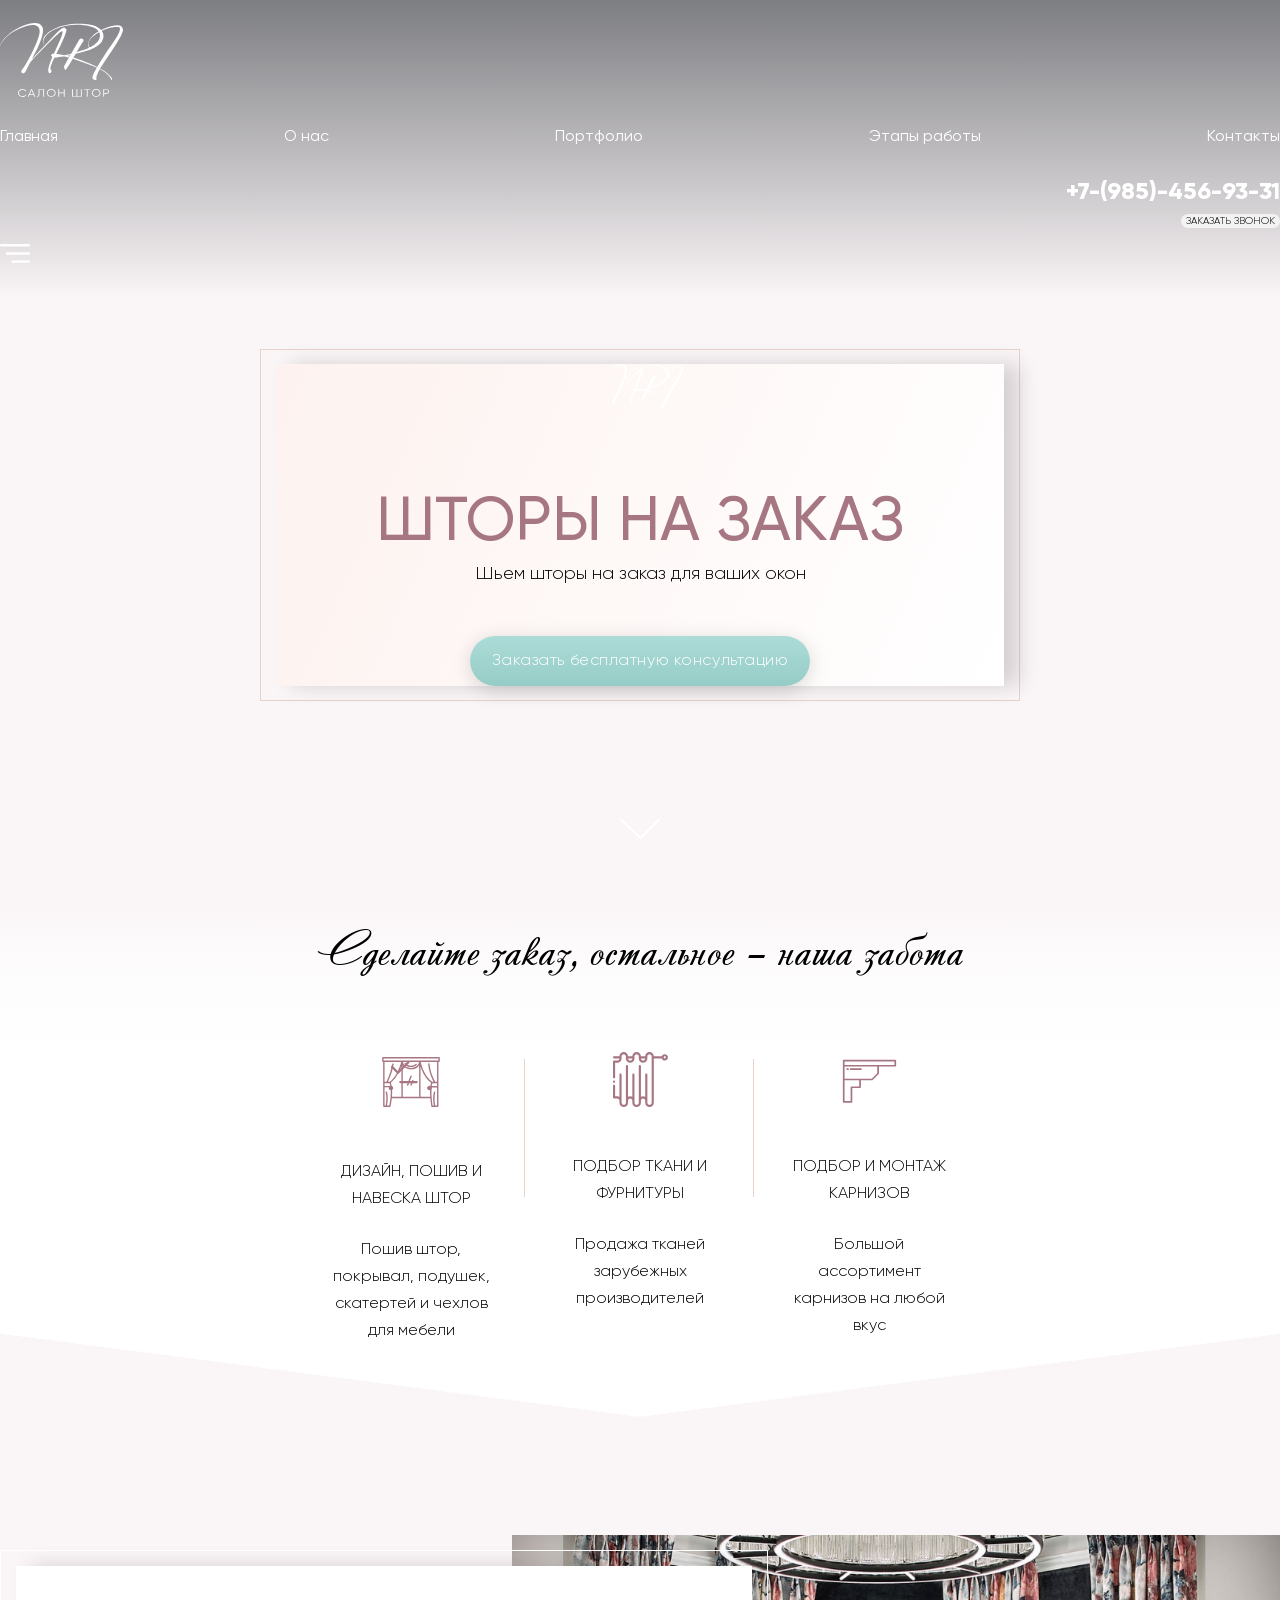
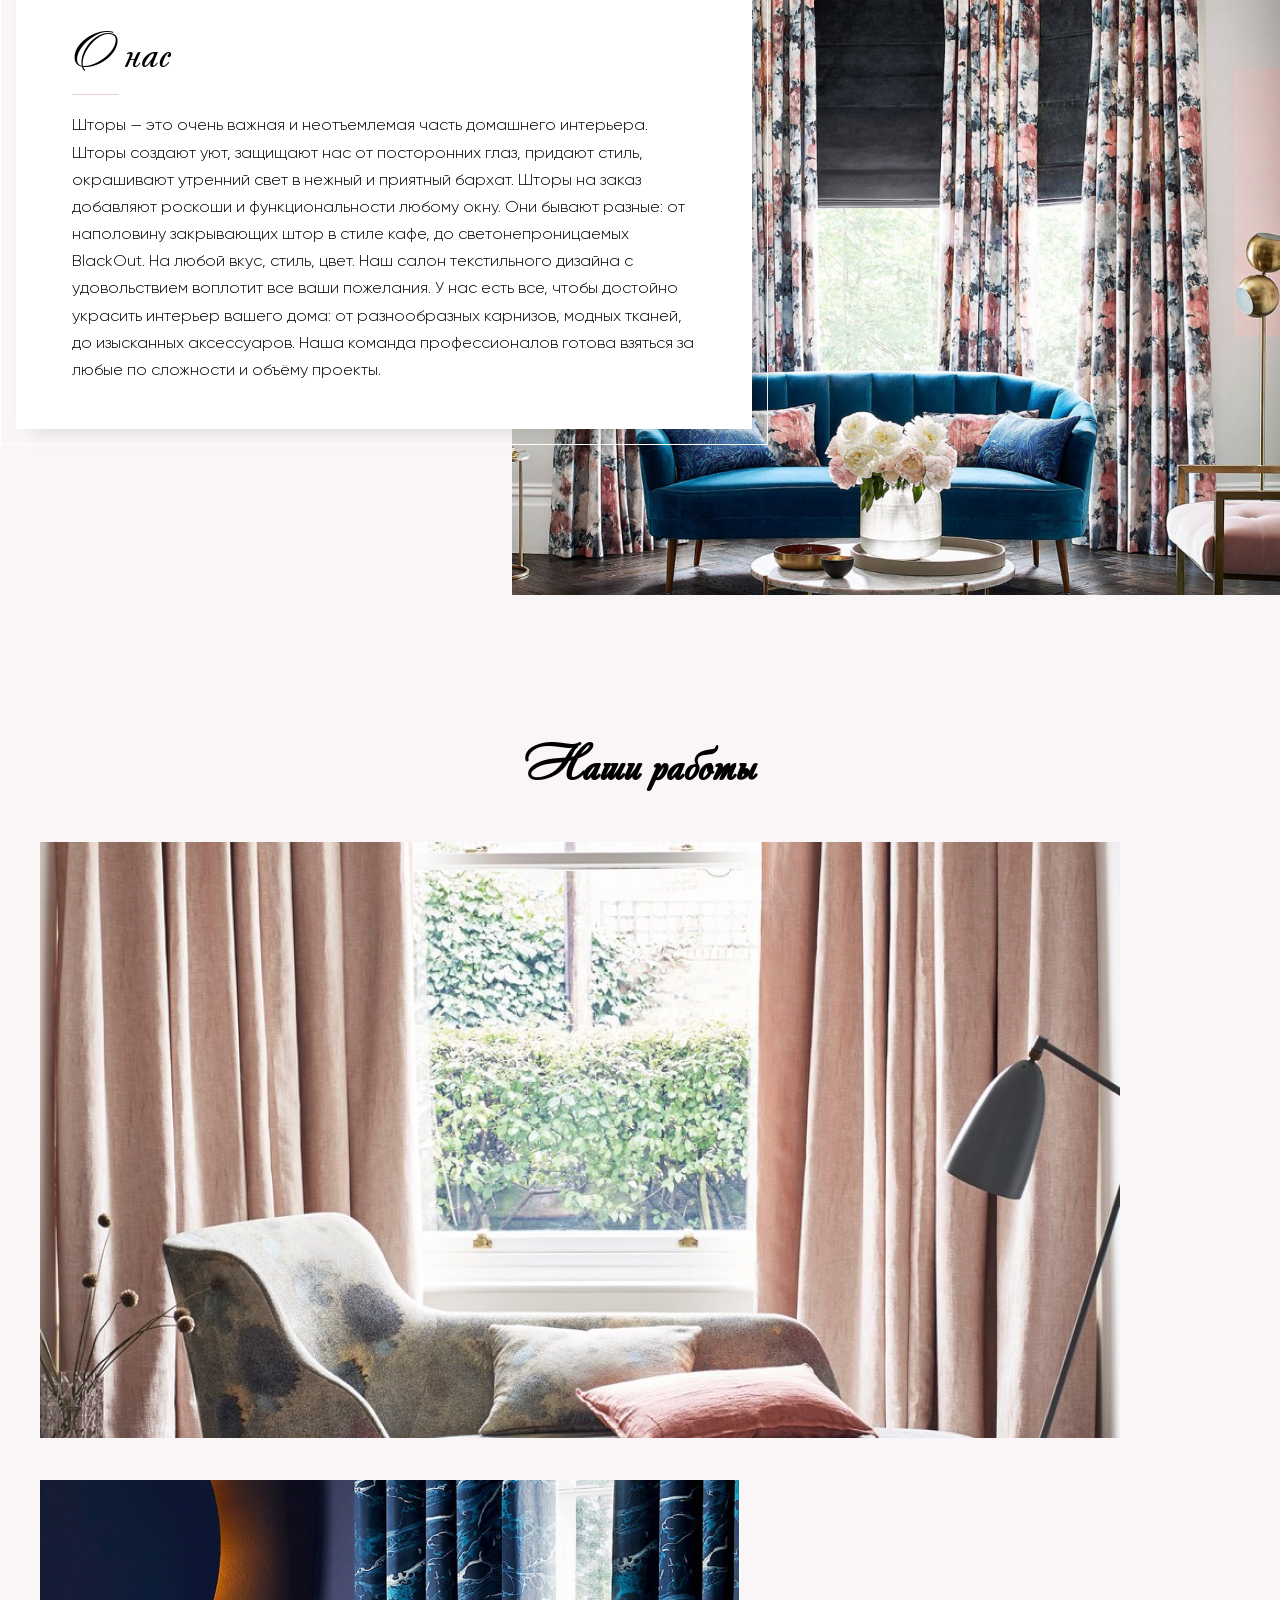
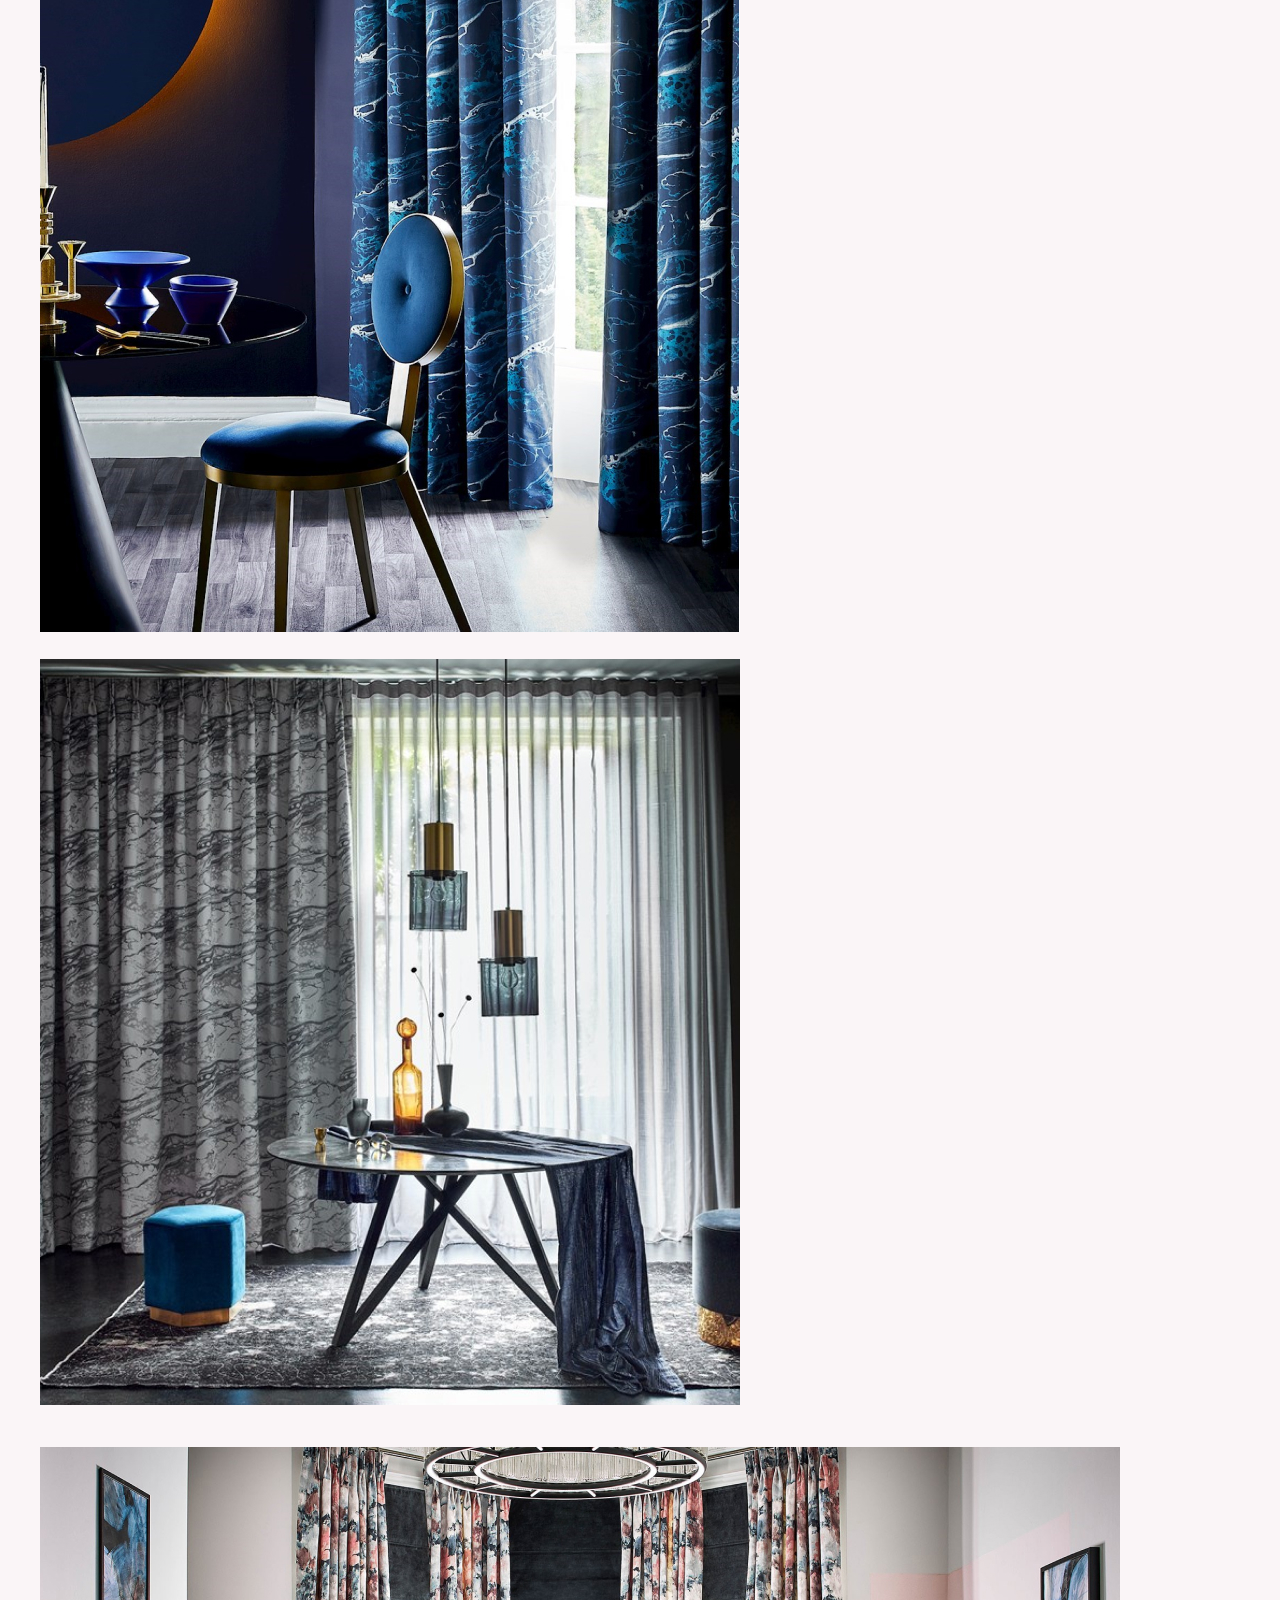
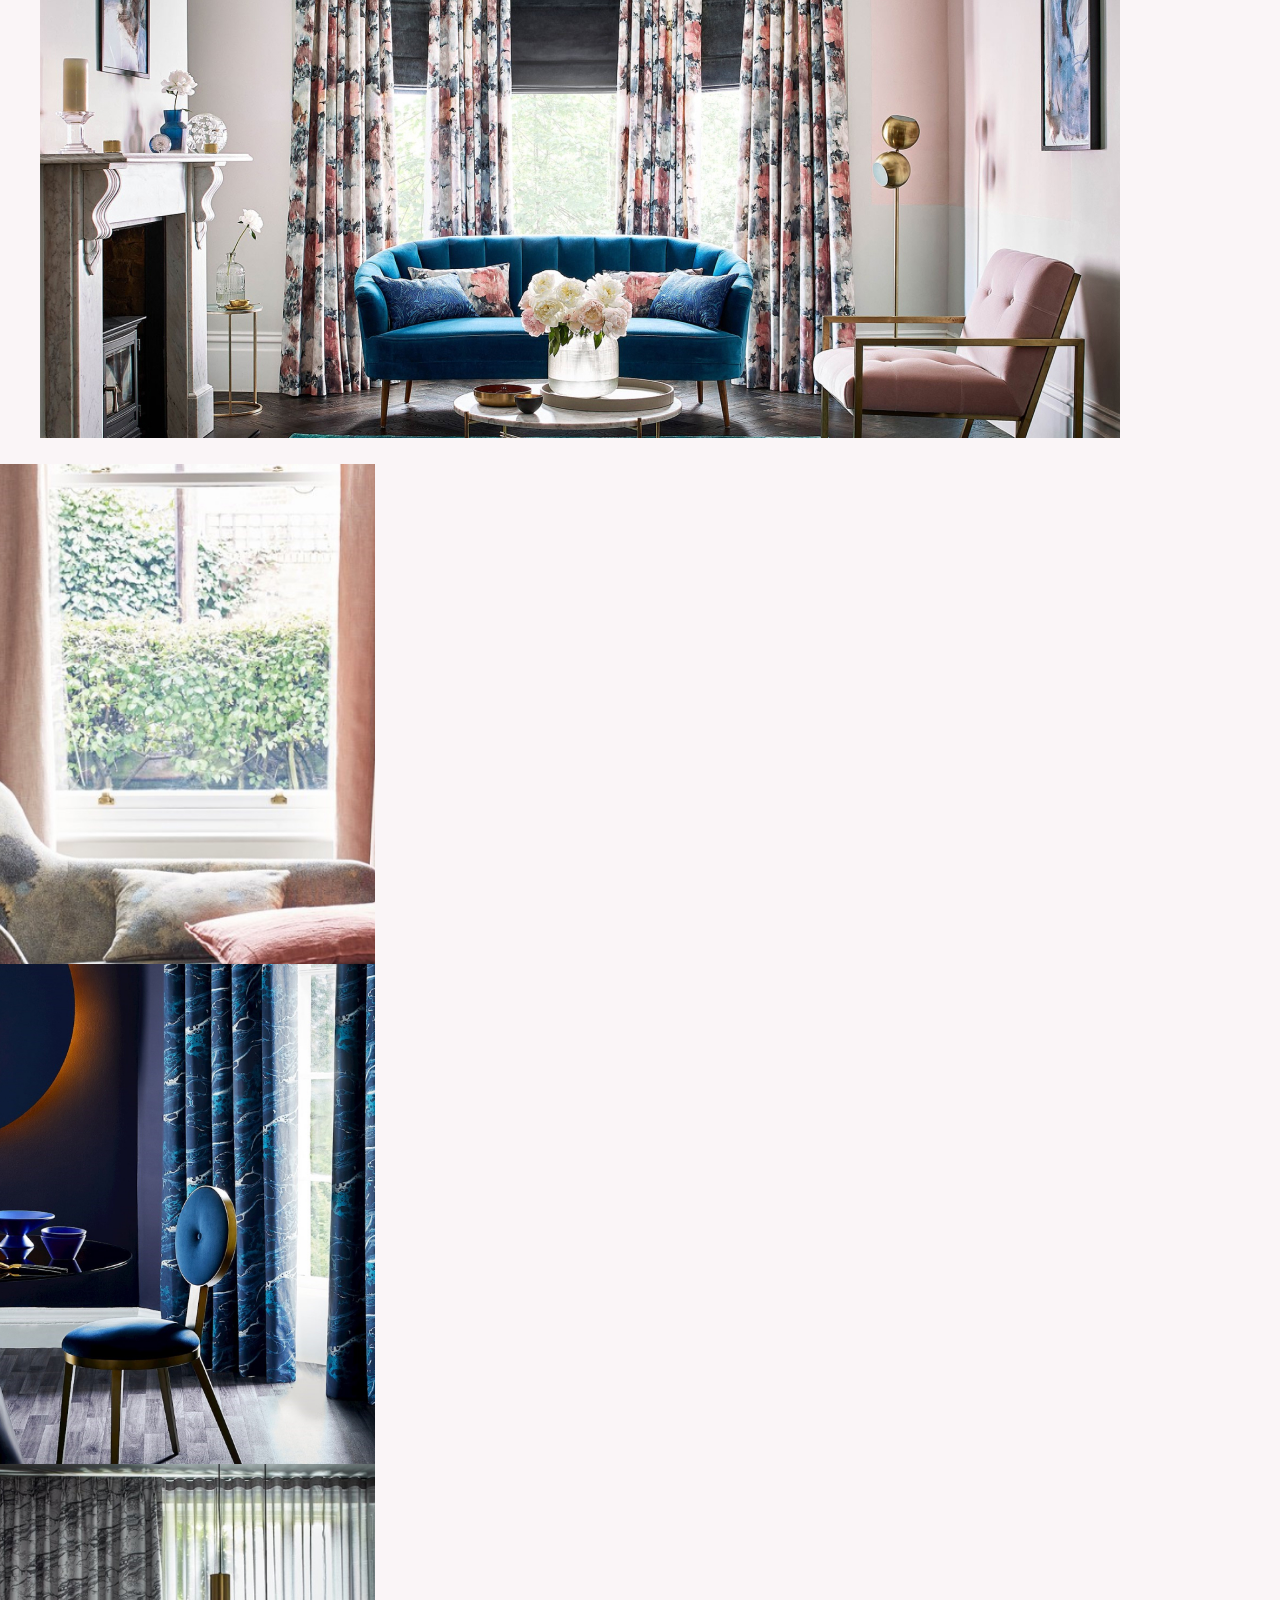
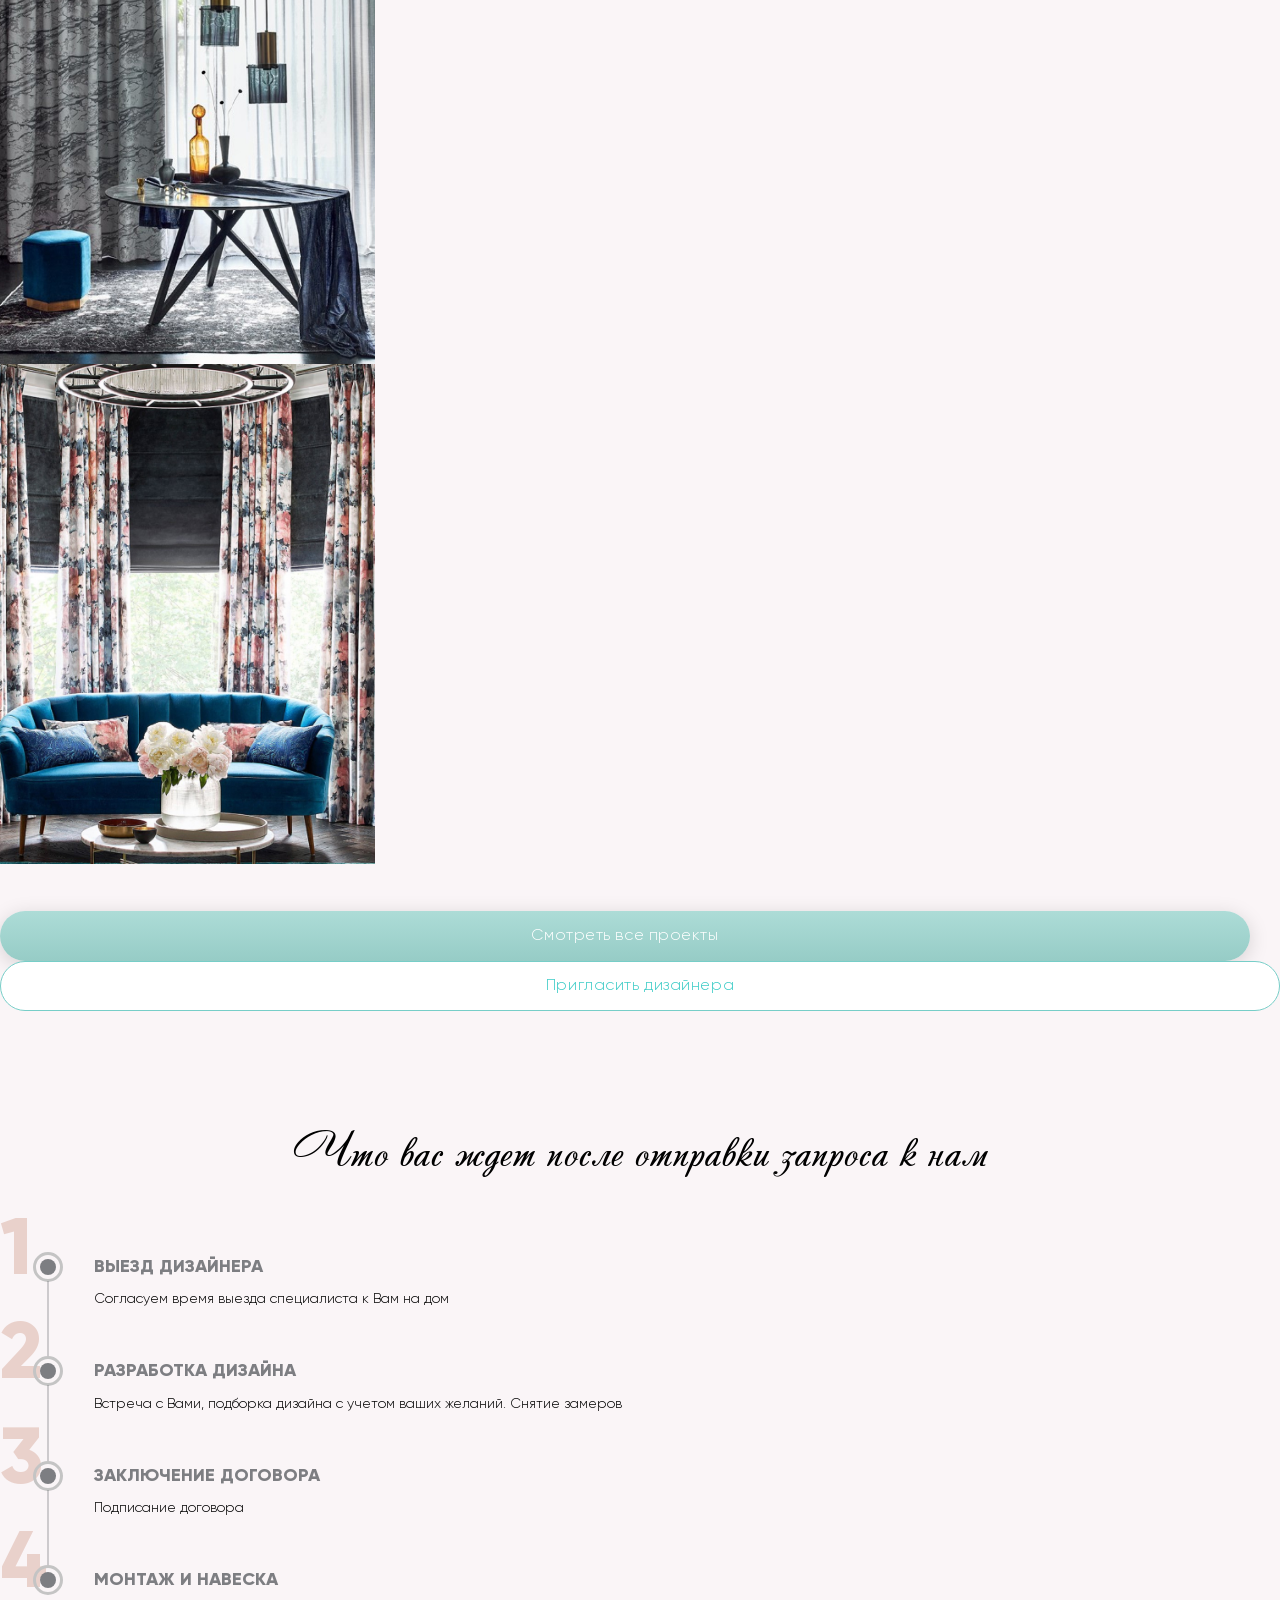
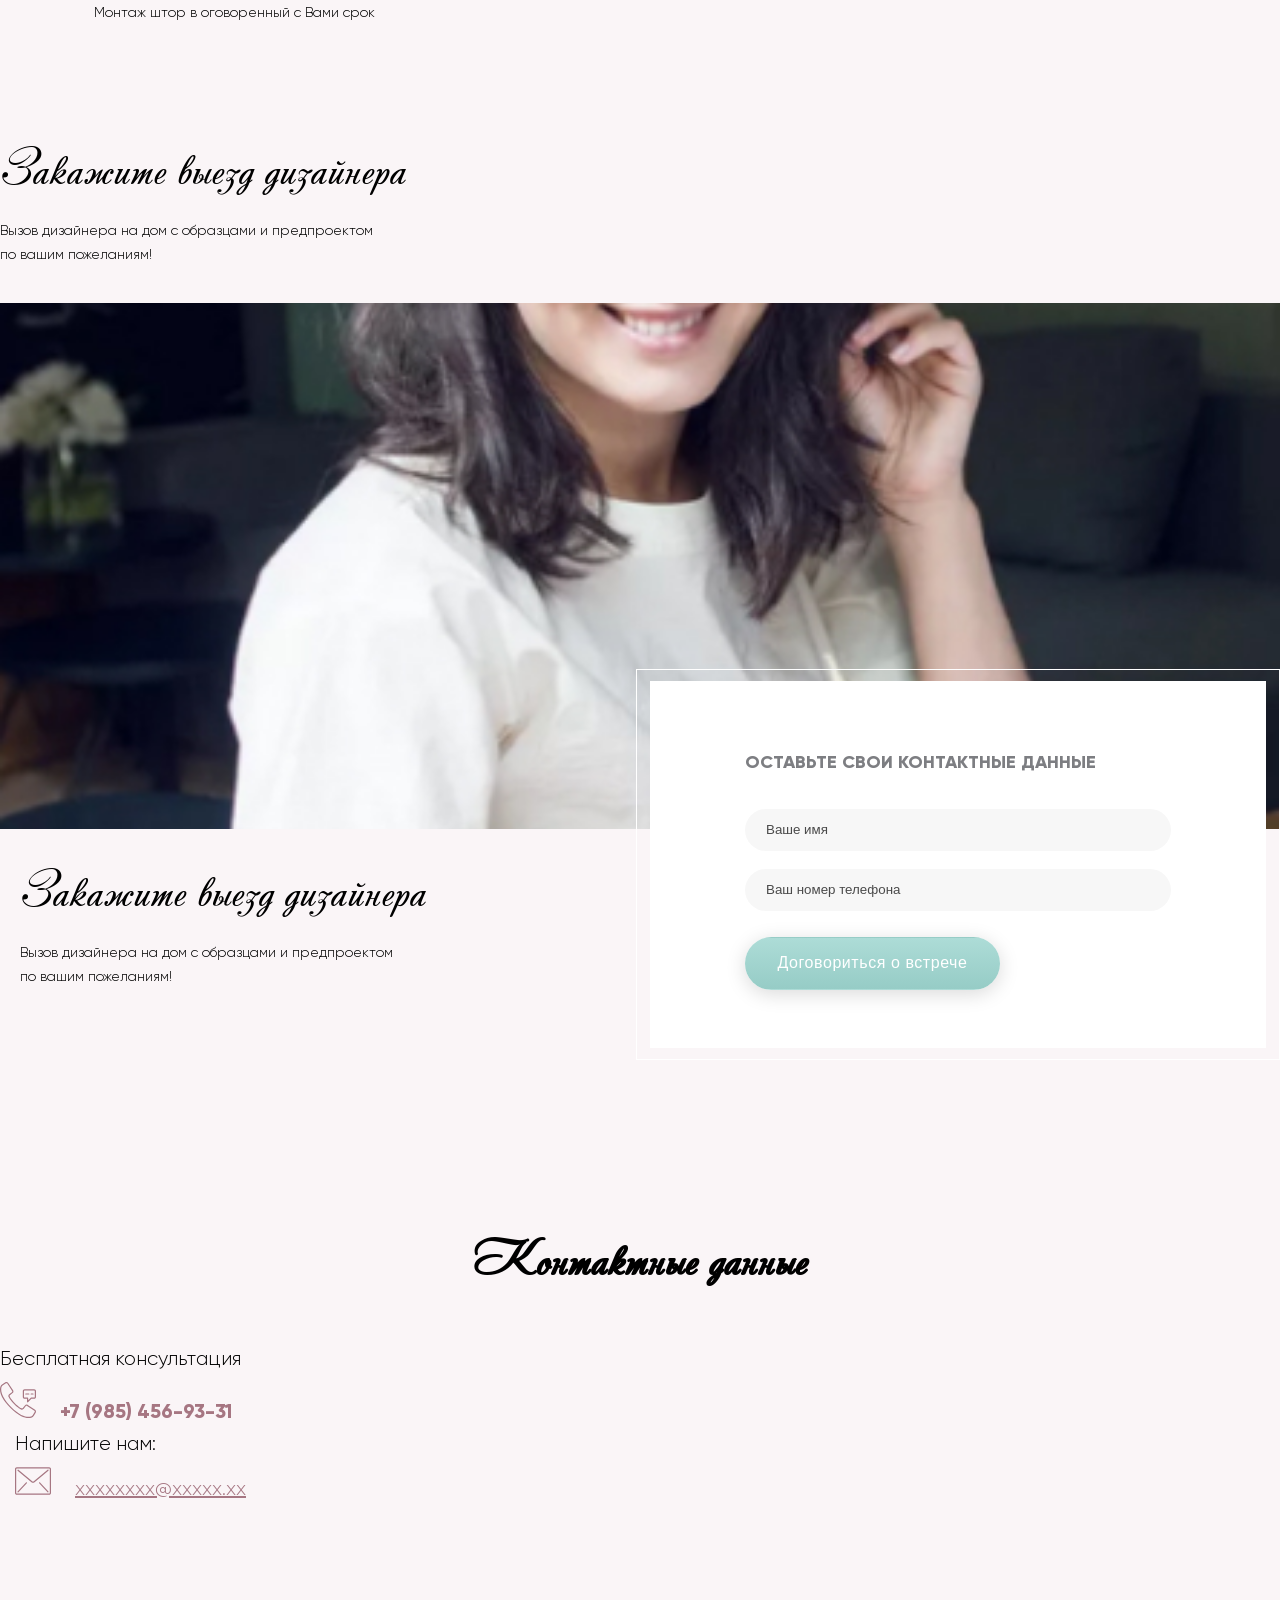
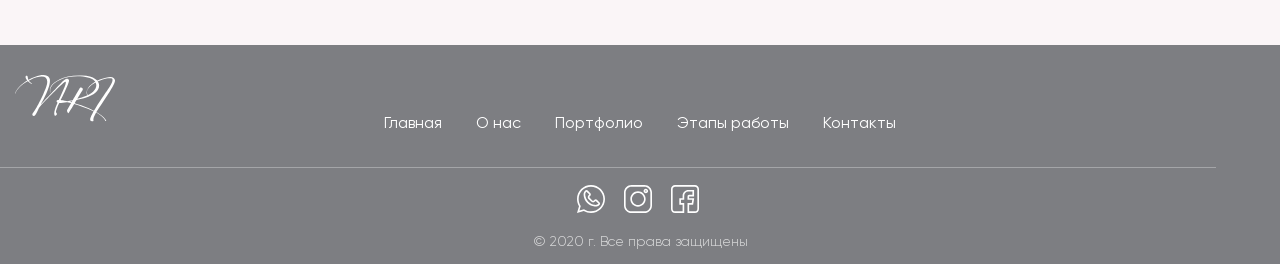
==== commit d0b4c48e: "Bugs from tester fixing" ====
--- a/index.html
+++ b/index.html
@@ -129,7 +129,7 @@
                                     </li>
                                 </ul>
                             </nav>
-                            <a href="#" class="btn btn--white mobile-menu__order">Оформить заявку</a>
+                            <a href="order.html" class="btn btn--white mobile-menu__order">Оформить заявку</a>
                         </div>
                         <a href="tel:+79854569331" class="mobile-menu__phone-link">+7-(985)-456-93-31</a>
                         <div class="mobile-menu__soc">
@@ -292,16 +292,24 @@
                         </div>
                         <div class="work__slider d-md-none">
                             <div class="work__slider-item">
-                                <img class="img-fluid" src="img/work-1.jpg">
+                                <a class="fancy" data-fancybox="images" href="img/work-1.jpg">
+                                    <img class="img-fluid" src="img/work-1.jpg">
+                                </a>
                             </div>
                             <div class="work__slider-item">
-                                <img class="img-fluid" src="img/work-2.jpg">
+                                <a class="fancy" data-fancybox="images" href="img/work-2.jpg">
+                                    <img class="img-fluid" src="img/work-2.jpg">
+                                </a>
                             </div>
                             <div class="work__slider-item">
-                                <img class="img-fluid" src="img/work-3.jpg">
+                                <a class="fancy" data-fancybox="images" href="img/work-3.jpg">
+                                    <img class="img-fluid" src="img/work-3.jpg">
+                                </a>
                             </div>
                             <div class="work__slider-item">
-                                <img class="img-fluid" src="img/work-4.jpg">
+                                <a class="fancy" data-fancybox="images" href="img/work-4.jpg">
+                                    <img class="img-fluid" src="img/work-4.jpg">
+                                </a>
                             </div>
                         </div>
                         <div class="container">
@@ -377,7 +385,7 @@
                                         <div class="stroke">
                                             <div class="design__form-block">
                                                 <div class="design__form-title">Оставьте свои контактные данные</div>
-                                                <form class="design__form">
+                                                <form action="send.php" class="design__form" method="post">
                                                     <input type="text" class="input design__form-input" name="design__form-name" placeholder="Ваше имя" required>
                                                     <input type="text" class="input input__phone design__form-input input__phone" name="design__form-phone" placeholder="Ваш номер телефона" required> 
                                                     <input type="submit" class="btn btn--tiffany" value="Договориться о встрече">                                      
@@ -526,21 +534,23 @@
     <div id="keep-in-touch" class="modal">
         <div class="modal__inner">
             <div class="stroke">
-                <div class="modal__title">Заказать обратный звонок бесплатно</div>
-                <div class="keep-in-touch__form">
-                    <input type="text" class="input design__form-input" name="keep-in-touch-name" placeholder="Ваше имя" required>
-                    <input type="text" class="input input__phone design__form-input input__phone" name="keep-in-touch-phone" placeholder="+7 (___)-___-__-__" required> 
-                    <label for="order-form__checkbox" class="label label--checkbox">
-                        <input type="checkbox" class="checkbox" id="order-form__chekbox" required>
-                        <span class="label__text">Согласен с обработкой моих персональных данных в соответствии с <a class="order-form__link">политикой конфиденциальности</a></span>
-                    </label>
-                    <input type="submit" class="btn btn--tiffany" value="Отправить">
-                </div>
-                <div class="modal__close">
-                    <svg xmlns="http://www.w3.org/2000/svg" width="15" height="15" viewBox="0 0 15 15" fill="none">
-                        <path d="M0 2.35294L2.35294 0L7.35294 5L12.3529 0L15 2.35294L10 7.35294L15 12.3529L12.3529 15L7.35294 10L2.35294 15L0 12.3529L5 7.35294L0 2.35294Z" fill="white" fill-opacity="0.7"/>
-                    </svg>
-                </div>
+                <div class="keep-in-touch__stroke-inner">
+                    <div class="modal__title">Заказать обратный звонок бесплатно</div>
+                    <form class="keep-in-touch__form">
+                        <input type="text" class="input design__form-input" name="keep-in-touch-name" placeholder="Ваше имя" required>
+                        <input type="text" class="input input__phone design__form-input input__phone" name="keep-in-touch-phone" placeholder="+7 (___)-___-__-__" required> 
+                        <label for="order-form__checkbox" class="label label--checkbox">
+                            <input type="checkbox" class="checkbox" id="order-form__chekbox" required>
+                            <span class="label__text">Согласен с обработкой моих персональных данных в соответствии с <a class="order-form__link">политикой конфиденциальности</a></span>
+                        </label>
+                        <input type="submit" class="btn btn--tiffany" value="Отправить">
+                    </form>
+                </div>                
+            </div>
+            <div class="modal__close fancybox-close-small" data-fancybox-close>
+                <svg xmlns="http://www.w3.org/2000/svg" width="15" height="15" viewBox="0 0 15 15" fill="none">
+                    <path d="M0 2.35294L2.35294 0L7.35294 5L12.3529 0L15 2.35294L10 7.35294L15 12.3529L12.3529 15L7.35294 10L2.35294 15L0 12.3529L5 7.35294L0 2.35294Z" fill="white" fill-opacity="0.7"/>
+                </svg>
             </div>
         </div>
     </div>
--- a/css/bundle.min.css
+++ b/css/bundle.min.css
@@ -1,3 +1,3 @@
-@font-face{font-family:"Gilroy";src:url("../fonts/Gilroy-Regular.eot?#iefix") format("embedded-opentype"),url("../fonts/Gilroy-Regular.woff") format("woff"),url("../fonts/Gilroy-Regular.ttf") format("truetype"),url("../fonts/Gilroy-Regular.svg#Gilroy-Regular") format("svg");font-weight:400;font-style:normal}@font-face{font-family:"Gilroy";src:url("../fonts/Gilroy-Light.eot?#iefix") format("embedded-opentype"),url("../fonts/Gilroy-Light.woff") format("woff"),url("../fonts/Gilroy-Light.ttf") format("truetype"),url("../fonts/Gilroy-Light.svg#Gilroy-Light") format("svg");font-weight:300;font-style:normal}@font-face{font-family:"Gilroy";src:url("../fonts/Gilroy-Medium.eot?#iefix") format("embedded-opentype"),url("../fonts/Gilroy-Medium.woff") format("woff"),url("../fonts/Gilroy-Medium.ttf") format("truetype"),url("../fonts/Gilroy-Medium.svg#Gilroy-Medium") format("svg");font-weight:500;font-style:normal}@font-face{font-family:"Gilroy";src:url("../fonts/Gilroy-Extrabold.eot?#iefix") format("embedded-opentype"),url("../fonts/Gilroy-Extrabold.woff") format("woff"),url("../fonts/Gilroy-Extrabold.ttf") format("truetype"),url("../fonts/Gilroy-Extrabold.svg#Gilroy-Extrabold") format("svg");font-weight:800;font-style:normal}@font-face{font-family:"Andantino";src:url("../fonts/Andantino.eot?#iefix") format("embedded-opentype"),url("../fonts/Andantino.woff") format("woff"),url("../fonts/Andantino.ttf") format("truetype"),url("../fonts/Andantino.svg#Andantinoscript") format("svg");font-weight:normal;font-style:normal}*{-webkit-box-sizing:border-box;box-sizing:border-box}html,body{position:relative;color:#000;overflow-x:hidden;font-family:"Gilroy",Arial,sans-serif;font-size:16px;line-height:1.7;margin:0;padding:0}body{background:#FAF5F7}ul{padding:0}a{color:#000;text-decoration:none;-webkit-transition:all .5s ease-in;transition:all .5s ease-in}a:hover,a:focus{text-decoration:none;color:#7D7E82}svg,svg path{-webkit-transition:all .5s ease-in;transition:all .5s ease-in}.h1{font-weight:500;font-size:62px;line-height:75px;text-align:center;text-transform:uppercase;color:#fff;margin-bottom:0}@media (max-width: 767px){.h1{font-weight:800;font-size:42px;line-height:51px}}.h1--homepage{color:#A67682}@media (max-width: 767px){.h1--homepage{color:#fff}}@media (max-width: 575px){.h1--homepage{max-width:260px}}.h2{font-family:"Andantino",Arial,sans-serif;font-size:48px;line-height:56px;margin-bottom:35px}.h2--line{position:relative}.h2--line::after{content:"";position:absolute;bottom:-17px;left:0;height:1px;width:47px;background-color:#E9D1CB}@media (max-width: 767px){.h2{font-size:32px;line-height:100%}}.btn{font-weight:300;font-size:16px;line-height:1;display:-webkit-box;display:-ms-flexbox;display:flex;-webkit-box-pack:center;-ms-flex-pack:center;justify-content:center;-webkit-box-align:center;-ms-flex-align:center;align-items:center;text-align:center;letter-spacing:.035em;color:#3ACBC6;background:#fff;border:1px solid #77CEC8;border-radius:40px;height:50px;min-width:239px;padding:0 15px;-webkit-transition:all .5s ease-in;transition:all .5s ease-in}.btn:hover,.btn:focus{background:#93CFCB;border-color:1px solid #fff;color:#fff}.btn:active{background:#3ACBC6;border-color:1px solid #fff;color:#fff}@media (max-width: 767px){.btn{line-height:170%;padding-top:9px;padding-bottom:9px;height:auto}}.btn--white{min-width:196px;background:#fff;color:#000;letter-spacing:normal;border:2px solid transparent}.btn--white:hover,.btn--white:focus,.btn--white:active{border-color:#fff}.btn--tiffany{padding:0 22px;color:#fff;background:-webkit-gradient(linear, left top, left bottom, from(#ADDCD7), to(#96CCC6));background:linear-gradient(180deg, #ADDCD7 0%, #96CCC6 100%);-webkit-box-shadow:0px 4px 20px rgba(0,0,0,0.15);box-shadow:0px 4px 20px rgba(0,0,0,0.15);border:none}.btn--tiffany:hover,.btn--tiffany:focus{background:-webkit-gradient(linear, left top, left bottom, from(#93CFCB), to(#77CEC8));background:linear-gradient(180deg, #93CFCB 0%, #77CEC8 100%);border:none}.btn--tiffany:active{background:-webkit-gradient(linear, left top, left bottom, from(#3ACBC6), to(#83CDC5));background:linear-gradient(180deg, #3ACBC6 0%, #83CDC5 100%);border:none}@media (max-width: 767px){.btn--tiffany{padding-top:9px;padding-bottom:9px}}.stroke{border:1px solid #fff;display:-webkit-box;display:-ms-flexbox;display:flex;-webkit-box-pack:center;-ms-flex-pack:center;justify-content:center;-webkit-box-align:center;-ms-flex-align:center;align-items:center;background-color:transparent}.stroke__inner{width:calc(100% - 30px);margin-top:15px;margin-bottom:15px}.keep-in-touch{display:none;position:relative;z-index:10}.keep-in-touch__outer{position:fixed;right:15px;bottom:50px;border-radius:50%;width:90px;height:90px;background-color:rgba(147,207,203,0.15);display:-webkit-box;display:-ms-flexbox;display:flex;-webkit-box-pack:center;-ms-flex-pack:center;justify-content:center;-webkit-box-align:center;-ms-flex-align:center;align-items:center;-webkit-animation:pulse 2s infinite;animation:pulse 2s infinite}.keep-in-touch__inner{display:inline-block;background-color:#93CFCB;width:60px;height:60px;border-radius:50%;display:-webkit-box;display:-ms-flexbox;display:flex;-webkit-box-pack:center;-ms-flex-pack:center;justify-content:center;-webkit-box-align:center;-ms-flex-align:center;align-items:center}.scroll-up{display:none;position:fixed;left:0;bottom:40px;width:36px;height:36px;background:#FAF5F7;border:1px solid #7D7E82;padding:5px 6px 5px 4px;text-align:center;-webkit-transition:all .5s ease-in;transition:all .5s ease-in;z-index:10}.scroll-up:hover,.scroll-up:focus{background-color:#93CFCB;border-color:#93CFCB}.scroll-up:hover path,.scroll-up:focus path{stroke:#fff}.to-main{position:relative;text-align:center;padding-bottom:16px;z-index:2}.to-main__svg{margin-top:-3px;margin-right:5px}@media (max-width: 767px){.to-main__svg path{fill:#000}}.to-main__link{font-weight:300;color:#fff}@media (max-width: 767px){.to-main__link{color:#000}}@media (max-width: 767px){.to-main{display:inline-block;background:rgba(255,255,255,0.4);border-radius:50px;padding:9px 20px 7px;margin-bottom:8px}}.header{position:absolute;top:0;left:0;right:0;padding:23px 0;color:#fff;background:-webkit-gradient(linear, left top, left bottom, from(#7D7E82), to(transparent));background:linear-gradient(#7D7E82, transparent);z-index:5}@media (max-width: 767px){.header{padding:10px 0 15px}}.header__logo{display:-webkit-box;display:-ms-flexbox;display:flex;-webkit-box-orient:vertical;-webkit-box-direction:normal;-ms-flex-direction:column;flex-direction:column}.header__logo-text{display:block;margin-top:9px;margin-left:18px}.header__nav{padding-top:11px}.header__nav-list{list-style:none;display:-webkit-box;display:-ms-flexbox;display:flex;-webkit-box-pack:justify;-ms-flex-pack:justify;justify-content:space-between;-webkit-box-align:center;-ms-flex-align:center;align-items:center}.header__nav-link{font-weight:300px;line-height:18px;color:#fff}.header__phone{padding-top:11px;text-align:right}@media (max-width: 991px){.header__phone{text-align:center}}@media (max-width: 767px){.header__phone{text-align:left}}.header__phone-link{font-weight:800;font-size:24px;line-height:29px;color:#fff;display:block;white-space:nowrap}@media (max-width: 767px){.header__phone-link{font-size:22px}}.header__phone-btn{text-transform:uppercase;font-weight:300;font-size:10px;background-color:rgba(255,255,255,0.7);border-radius:40px;padding:2px 5px}@media (max-width: 767px){.header__phone-btn{display:none}}.mobile-menu{display:none;position:fixed;top:0;bottom:0;left:0;right:0;background-color:#A67682;z-index:12;overflow:scroll;padding-bottom:28px}.mobile-menu__inner{position:relative}.mobile-menu--active{display:block}.mobile-menu--open{position:fixed}.mobile-menu__btn{padding-top:10px}.mobile-menu__title{padding:17px 15px 14px;text-align:center;font-family:Andantino,Arial,sans-serif;font-size:32px;line-height:100%;color:#E9D1CB;border-bottom:1px solid rgba(255,255,255,0.3)}.mobile-menu__main{padding:32px 25px;border-bottom:1px solid rgba(255,255,255,0.3)}.mobile-menu__list{list-style:none;padding:0;padding-bottom:73px}.mobile-menu__link{display:block;font-weight:800;font-size:18px;text-align:center;text-transform:uppercase;color:#fff;padding-bottom:12px}.mobile-menu__order{max-width:250px;margin:0 auto}.mobile-menu__phone-link{padding:17px 15px 14px;text-align:center;display:block;font-weight:800;font-size:20px;line-height:150%;color:#fff}.mobile-menu__soc{display:-webkit-box;display:-ms-flexbox;display:flex;-webkit-box-pack:center;-ms-flex-pack:center;justify-content:center}.mobile-menu__soc-link{display:inline-block;margin-right:15px}.mobile-menu__soc-link:last-child{margin-right:0}.mobile-menu__soc-text{font-size:0}.mobile-menu__soc-svg{opacity:.5}.mobile-menu__close{position:absolute;top:20px;right:20px}.mobile-menu__close:hover svg,.mobile-menu__close:focus svg{-webkit-transform:scale(1.1);transform:scale(1.1)}.parallax-window{height:170vh;position:absolute;top:0;bottom:0;left:0;right:0}@media (max-width: 767px){.parallax-window{-webkit-filter:blur(8px);filter:blur(8px);height:100vh}}@media (max-width: 767px){.parallax-window::before{content:"";background:-webkit-gradient(linear, left top, left bottom, from(rgba(125,126,130,0.5)), to(rgba(166,118,130,0.5)));background:linear-gradient(180deg, rgba(125,126,130,0.5) 0%, rgba(166,118,130,0.5) 100%);position:absolute;top:0;bottom:0;left:0;right:0}}.main__top{position:relative}.main__banner{display:-webkit-box;display:-ms-flexbox;display:flex;-webkit-box-pack:center;-ms-flex-pack:center;justify-content:center;-webkit-box-align:center;-ms-flex-align:center;align-items:center;height:100vh}.main__logo{margin-bottom:15px}.main__title-stroke{width:760px;height:352px;margin-top:150px;border-color:#E9D1CB}@media (max-width: 767px){.main__title-stroke{border:none;margin-top:0}}.main__title-block{display:-webkit-box;display:-ms-flexbox;display:flex;-webkit-box-pack:center;-ms-flex-pack:center;justify-content:center;-webkit-box-align:center;-ms-flex-align:center;align-items:center;-webkit-box-orient:vertical;-webkit-box-direction:normal;-ms-flex-direction:column;flex-direction:column;height:322px;background:linear-gradient(113.8deg, #FDF2EF 0%, #fff 100%);-webkit-box-shadow:15px 0px 20px rgba(0,0,0,0.15);box-shadow:15px 0px 20px rgba(0,0,0,0.15)}@media (max-width: 767px){.main__title-block{background:transparent;-webkit-box-shadow:none;box-shadow:none}}.main__subtitle{font-weight:300;font-size:18px;text-align:center;margin:-2px 0 46px}@media (max-width: 767px){.main__subtitle{font-size:16px;color:#fff;margin:0 0 28px}}@media (max-width: 575px){.main__subtitle{max-width:230px}}.main__arrow{position:absolute;bottom:50px;left:50%;-webkit-transform:translateX(-50%);transform:translateX(-50%)}.main__arrow-svg:hover path,.main__arrow-svg:focus path{stroke:#A67682}.service{padding:20px 0 80px;position:relative;background:-webkit-gradient(linear, left top, left bottom, from(transparent), color-stop(8%, rgba(255,255,255,0.5)), color-stop(16%, rgba(255,255,255,0.8)), color-stop(30%, #fff));background:linear-gradient(transparent, rgba(255,255,255,0.5) 8%, rgba(255,255,255,0.8) 16%, #fff 30%)}@media (max-width: 767px){.service::before{content:"";position:absolute;top:-76px;left:0;right:0;height:76px;background:url(../img/banner-mask.png) no-repeat 50% 100%/cover}}.service::after{content:"";position:absolute;bottom:0;left:0;right:0;height:183px;background-image:url(../img/banner-mask.png);background-repeat:no-repeat;background-size:cover;background-position:50% 0}@media (max-width: 767px){.service{background:#FAF5F7;padding:45px 0 50px}}.service .h2{padding-bottom:41px}@media (max-width: 575px){.service .h2{padding-bottom:8px}}.service__inner{text-align:center}.service__items{display:-webkit-box;display:-ms-flexbox;display:flex;-webkit-box-pack:center;-ms-flex-pack:center;justify-content:center;-webkit-box-align:start;-ms-flex-align:start;align-items:flex-start}@media (max-width: 575px){.service__items{-webkit-box-orient:vertical;-webkit-box-direction:normal;-ms-flex-direction:column;flex-direction:column;-webkit-box-align:center;-ms-flex-align:center;align-items:center}}.service__item{margin-right:53px;position:relative;max-width:176px}@media (max-width: 575px){.service__item{margin-right:0;margin-bottom:42px;max-width:300px}}.service__item::after{content:"";position:absolute;right:-26px;top:7px;width:1px;height:138px;background-color:#E9D1CB}@media (max-width: 575px){.service__item::after{-webkit-transform:rotate(90deg) translateX(50%);transform:rotate(90deg) translateX(50%);top:auto;bottom:-55px;height:80px;right:50%}}.service__item:last-child{margin-right:0}@media (max-width: 575px){.service__item:last-child{margin-bottom:0}}.service__item:last-child::after{content:none}.service__item-title{margin:37px 0 23px;text-align:center;text-transform:uppercase;font-weight:300}@media (max-width: 575px){.service__item-title{max-width:176px;margin:16px auto 6px}}.service__item-description{font-weight:300;text-align:center}.about{padding:110px 0 100px;background:#FAF5F7;position:relative}@media (max-width: 767px){.about{padding:280px 0 0;background:#fff;-webkit-box-shadow:15px 0px 20px rgba(0,0,0,0.15);box-shadow:15px 0px 20px rgba(0,0,0,0.15)}}.about__block{width:60%;padding:15px 0;position:relative;z-index:2}@media (max-width: 767px){.about__block{width:100%;padding-bottom:10px}}.about__description{position:relative;height:660px}@media (max-width: 991px){.about__description{height:auto}}@media (max-width: 767px){.about__description{position:static}}.about__pic{position:absolute;top:0;bottom:0;right:0;left:40%;background-color:#FAF5F7;background-image:url(../img/about.jpg);background-repeat:no-repeat;background-size:cover;background-position:100% 50%;z-index:1}@media (max-width: 767px){.about__pic{height:300px;bottom:auto;left:0;background-position:50% 70%}}@media (max-width: 575px){.about__pic{height:300px}}.about__info{padding:56px 50px 44px 56px;background:#fff;-webkit-box-shadow:15px 0px 20px rgba(0,0,0,0.15);box-shadow:15px 0px 20px rgba(0,0,0,0.15)}@media (max-width: 767px){.about__info{-webkit-box-shadow:none;box-shadow:none;padding:40px 0 0}}.about__text{font-weight:300}@media (max-width: 767px){.about .col-lg-10{position:static}}@media (max-width: 767px){.about .stroke{border:none}}.work{padding-bottom:110px}@media (max-width: 767px){.work{padding:64px 0 65px}}@media (max-width: 767px){.work .container{padding:0;width:100%}}.work .h2{text-align:center}@media (max-width: 767px){.work .h2{margin-bottom:25px}}.work__item--horizontal{display:-webkit-box;display:-ms-flexbox;display:flex;-webkit-box-align:center;-ms-flex-align:center;align-items:center}.work__item figure{overflow:hidden}.work__buttons{padding-top:47px;-webkit-box-pack:center;-ms-flex-pack:center;justify-content:center}@media (max-width: 767px){.work__buttons{-webkit-box-orient:vertical;-webkit-box-direction:normal;-ms-flex-direction:column;flex-direction:column;-webkit-box-align:center;-ms-flex-align:center;align-items:center;padding-top:30px}}.work__buttons .btn:first-child{margin-right:30px;min-width:293px}@media (max-width: 767px){.work__buttons .btn:first-child{min-width:0;width:260px;margin-right:0;margin-bottom:10px}}.work__buttons .btn:last-child{min-width:239px}@media (max-width: 767px){.work__buttons .btn:last-child{width:260px}}.work__slider-item{height:500px;width:383px}@media (max-width: 575px){.work__slider-item{height:320px;width:245px}}.work__slider-item .img-fluid{width:98%;height:100%;-o-object-fit:cover;object-fit:cover;margin:0 auto}.steps{padding-bottom:110px}@media (max-width: 767px){.steps{padding-bottom:20px}}.steps .h2{text-align:center}@media (max-width: 767px){.steps .h2{margin-bottom:20px}}.steps__item{display:-webkit-box;display:-ms-flexbox;display:flex;margin-bottom:4px}.steps__item:last-child .steps__item-stroke::after{content:none}.steps__item-num{font-weight:800;font-size:80px;line-height:80px;color:#E9D1CB;width:45px;min-width:45px}.steps__item-stroke{margin-top:40px;margin-left:-12px;border-radius:50%;width:30px;height:30px;padding:4px;border:3px solid #C4C4C4;position:relative;z-index:4}.steps__item-stroke::after{content:"";position:absolute;top:26px;left:50%;-webkit-transform:translateX(-50%);transform:translateX(-50%);width:1px;height:76px;z-index:1;background-color:rgba(125,126,130,0.7)}@media (max-width: 767px){.steps__item-stroke::after{height:109px}}@media (max-width: 440px){.steps__item-stroke::after{height:136px}}@media (max-width: 440px){.steps__item-stroke::after{height:160px}}.steps__item-info{min-width:600px;padding-left:31px;margin-top:40px}@media (max-width: 767px){.steps__item-info{min-width:0}}.steps__item-point{width:16px;height:16px;border-radius:50%;background-color:#7D7E82;position:relative;z-index:5}.steps__item-title{font-weight:800;font-size:18px;color:#7D7E82;padding-bottom:6px;text-transform:uppercase}@media (max-width: 767px){.steps__item-title{font-size:16px;padding-bottom:10px}}.steps__item-description{font-weight:300;font-size:14px}@media (max-width: 767px){.steps__item-description{min-height:54px;font-size:16px}}@media (max-width: 440px){.steps__item-description{min-height:81px}}@media (max-width: 350px){.steps__item-description{min-height:108px}}.design{padding-bottom:166px}@media (max-width: 767px){.design{padding-bottom:0}}@media (max-width: 767px){.design .container{max-width:none;width:100%;padding:0}}.design__designer{background:url(../img/designer.jpg) no-repeat 50% 50%/cover;width:100%;height:526px}@media (max-width: 575px){.design__designer{height:378px}}.design__order{padding:32px 0 0 20px;position:relative}@media (max-width: 1199px){.design__order{padding-top:0}}@media (max-width: 767px){.design__order{padding-left:0;background-color:#fff}}.design .h2{margin-bottom:25px}@media (max-width: 1199px){.design .h2{line-height:1;margin-bottom:15px}}@media (max-width: 767px){.design .h2{text-align:center;margin-bottom:20px}}.design__info{font-weight:300;font-size:14px;padding-bottom:35px;max-width:385px}@media (max-width: 767px){.design__info{text-align:center;margin:0 auto;font-size:16px;padding-bottom:44px;padding:0 15px 35px}}.design .stroke{padding:11px 13px}.design__form{min-width:357px}@media (max-width: 575px){.design__form{min-width:0;text-align:center}}.design__form-wrapper{position:absolute;right:0;bottom:-35px;z-index:2}@media (max-width: 767px){.design__form-wrapper{position:static;width:100%}}@media (max-width: 767px){.design__form-wrapper .stroke{padding:28px 15px 42px}}@media (max-width: 767px) and (max-width: 575px){.design__form-wrapper .stroke{padding-left:0;padding-right:0}}.design__form-block{background-color:#fff;padding:67px 95px 58px}@media (max-width: 767px){.design__form-block{padding:0}}.design__form-title{font-weight:800;font-size:18px;text-transform:uppercase;color:#7D7E82;margin-bottom:30px}@media (max-width: 575px){.design__form-title{text-transform:none;font-size:16px;font-weight:300;margin-bottom:18px;text-align:center}}.design__form-input{margin-bottom:18px;width:100%}@media (max-width: 575px){.design__form-input{max-width:260px}}.design__form .btn{margin-top:8px;height:53px;min-width:255px;background:-webkit-gradient(linear, left top, left bottom, from(#ADDCD7), to(#96CCC6));background:linear-gradient(180deg, #ADDCD7 0%, #96CCC6 100%)}@media (max-width: 767px){.design__form .btn{margin:7px auto 0}}.style{padding-bottom:100px}@media (max-width: 767px){.style{padding-bottom:20px}}@media (max-width: 767px){.style{background-color:#fff}}.style .design__wrapper{position:relative;height:634px}@media (max-width: 767px){.style .design__wrapper{height:auto}}.style .design__designer{width:auto;height:94%;position:absolute;top:0;bottom:0;right:52%;left:0;background-color:#FAF5F7;background-image:url(../img/designer.jpg);background-repeat:no-repeat;background-size:cover;background-position:50% 50%;z-index:1}@media (max-width: 767px){.style .design__designer{display:none}}.style .stroke{position:absolute;top:25px;bottom:0;right:0;width:60%;height:100%;z-index:2;padding:17px 14px}@media (max-width: 991px){.style .stroke{width:70%}}@media (max-width: 767px){.style .stroke{width:100%;padding:0;position:static}}.style .design__inner-block{height:100%;width:100%;background-color:#fff;padding:57px 65px 50px 60px}@media (max-width: 991px){.style .design__inner-block{padding:40px}}@media (max-width: 767px){.style .design__inner-block{padding:40px 40px 0}}@media (max-width: 575px){.style .design__inner-block{padding:40px 25px 0}}.style .h2{margin-bottom:11px}@media (max-width: 991px){.style .h2{font-size:44px}}@media (max-width: 767px){.style .h2{font-size:32px}}.style .design__annonce{font-weight:300;font-size:18px;padding-bottom:32px}@media (max-width: 767px){.style .design__annonce{position:relative;padding-left:80px;font-size:16px;padding-bottom:0;margin-bottom:25px}.style .design__annonce::before{content:"";position:absolute;left:0;top:50%;-webkit-transform:translateY(-50%);transform:translateY(-50%);width:60px;height:60px;border-radius:50%;background:url(../img/avatar.jpg) no-repeat 50% 50%/cover}}.style .design__list{padding:0 0 20px;list-style:none}@media (max-width: 767px){.style .design__list{margin-bottom:5px}}.style .design__item{padding-left:20px;font-weight:300;position:relative}.style .design__item::before{content:"";position:absolute;left:0;top:12px;width:10px;height:1px;background-color:#000}.style .btn{max-width:255px}@media (max-width: 767px){.style .btn{margin:0 auto}}@media (max-width: 767px){.style .container{max-width:540px;padding-right:15px;padding-left:15px}}.input[type="text"],input[type="email"],input[type="submit"],textarea{background:#F7F7F7;border-radius:50px;border:1px solid transparent;font-weight:300;height:42px;padding:8px 20px;outline:none;-webkit-transition:all .5s ease-in;transition:all .5s ease-in}.input[type="text"]::-webkit-input-placeholder,input[type="email"]::-webkit-input-placeholder,input[type="submit"]::-webkit-input-placeholder,textarea::-webkit-input-placeholder{color:rgba(0,0,0,0.7)}.input[type="text"]:-ms-input-placeholder,input[type="email"]:-ms-input-placeholder,input[type="submit"]:-ms-input-placeholder,textarea:-ms-input-placeholder{color:rgba(0,0,0,0.7)}.input[type="text"]::-ms-input-placeholder,input[type="email"]::-ms-input-placeholder,input[type="submit"]::-ms-input-placeholder,textarea::-ms-input-placeholder{color:rgba(0,0,0,0.7)}.input[type="text"]::placeholder,input[type="email"]::placeholder,input[type="submit"]::placeholder,textarea::placeholder{color:rgba(0,0,0,0.7)}.input[type="text"]:focus,input[type="email"]:focus,input[type="submit"]:focus,textarea:focus{-webkit-box-shadow:0px 0px 15px rgba(147,207,203,0.7);box-shadow:0px 0px 15px rgba(147,207,203,0.7)}.label{display:block;width:100%;margin-bottom:0}.label--checkbox{margin-bottom:24px;font-weight:300}@media (max-width: 767px){.label--checkbox{font-size:14px;margin-top:5px}}.checkbox{display:inline-block;margin-right:9px}@media (max-width: 767px){.checkbox{margin-top:3px}}.contacts{padding-bottom:140px}@media (max-width: 767px){.contacts{padding:64px 0 67px}}.contacts .h2{text-align:center;margin-bottom:58px}@media (max-width: 767px){.contacts .h2{margin-bottom:34px}}@media (max-width: 767px){.contacts__block{display:-webkit-box;display:-ms-flexbox;display:flex;-webkit-box-pack:center;-ms-flex-pack:center;justify-content:center;-webkit-box-align:center;-ms-flex-align:center;align-items:center;-webkit-box-orient:vertical;-webkit-box-direction:reverse;-ms-flex-direction:column-reverse;flex-direction:column-reverse;margin-bottom:24px}}.contacts__block:first-child{padding-right:15px}@media (max-width: 767px){.contacts__block:first-child{padding:0}}@media (max-width: 767px){.contacts__block:first-child .contacts__block-svg{width:28px;height:28px}}.contacts__block:last-child{padding-left:15px}@media (max-width: 767px){.contacts__block:last-child{padding:0;margin-bottom:0}}@media (max-width: 767px){.contacts__block:last-child .contacts__block-title{display:none}}@media (max-width: 767px){.contacts__block:last-child .contacts__block-svg{width:28px;height:21px}}.contacts__block-title{font-weight:300;font-size:20px;line-height:150%;margin-bottom:8px}@media (max-width: 767px){.contacts__block-title{font-size:14px;padding-left:60px}}.contacts__block-svg{margin-right:20px}@media (max-width: 767px){.contacts__block-svg{opacity:0.5}}.contacts__block-phone,.contacts__block-email{color:#A67682;font-weight:800;font-size:20px;line-height:150%}.contacts__block-email{font-weight:300;text-decoration:underline}.slick-dots{font-size:0;display:-webkit-box;display:-ms-flexbox;display:flex;position:absolute;bottom:21px;left:50%;-webkit-transform:translateX(-50%);transform:translateX(-50%)}.slick-dots li{width:10px;height:10px;margin-right:5px}.slick-dots li:last-child{margin-right:0}.slick-dots button{width:10px;height:10px;padding:0;border:2px solid rgba(255,255,255,0.4);border-radius:50%;background:rgba(166,118,130,0.4);outline:none}.slick-dots .slick-active button{background:#A67682;border-color:#fff;outline:none}@-webkit-keyframes pulse{0%{-webkit-box-shadow:0 0 0 0 rgba(147,207,203,0.4)}70%{-webkit-box-shadow:0 0 0 10px rgba(204,169,44,0)}100%{-webkit-box-shadow:0 0 0 0 rgba(204,169,44,0)}}@keyframes pulse{0%{-webkit-box-shadow:0 0 0 0 rgba(147,207,203,0.4);box-shadow:0 0 0 0 rgba(147,207,203,0.4)}70%{-webkit-box-shadow:0 0 0 20px rgba(204,169,44,0);box-shadow:0 0 0 20px rgba(204,169,44,0)}100%{-webkit-box-shadow:0 0 0 0 rgba(204,169,44,0);box-shadow:0 0 0 0 rgba(204,169,44,0)}}.portfolio{margin-bottom:50px}@media (max-width: 767px){.portfolio{margin-bottom:25px}}@media (max-width: 575px){.portfolio .container{padding:0}}.portfolio__block{display:-webkit-box;display:-ms-flexbox;display:flex;-webkit-box-align:center;-ms-flex-align:center;align-items:center;-ms-flex-wrap:wrap;flex-wrap:wrap}.portfolio__item{width:calc(16.67% - 7px);height:157px;overflow:hidden;margin-right:5px;margin-bottom:5px}.portfolio__item:nth-child(6n+6){margin-right:0}@media (max-width: 991px){.portfolio__item:nth-child(6n+6){margin-right:5px}}.portfolio__item .fancy{display:inline-block;height:129px;overflow:hidden}@media (max-width: 767px){.portfolio__item .fancy{height:100%}}@media (max-width: 991px){.portfolio__item{width:calc(25% - 4px);height:140px}.portfolio__item:nth-child(4n+4){margin-right:0}}@media (max-width: 991px) and (max-width: 767px){.portfolio__item:nth-child(4n+4){margin-right:5px}}@media (max-width: 767px){.portfolio__item{margin-bottom:0;height:220px;width:auto;margin-right:5px}}@media (max-width: 575px){.portfolio__item{height:330px;width:239px}}@media (max-width: 575px){.portfolio__item .img-fluid{-o-object-fit:cover;object-fit:cover;height:100%}}.portfolio .h2{text-align:center;margin-bottom:60px}@media (max-width: 767px){.portfolio .h2{margin-bottom:38px}}.portfolio .h2--line::after{bottom:-30px;left:50%;-webkit-transform:translateX(-50%);transform:translateX(-50%)}@media (max-width: 767px){.portfolio .h2--line::after{bottom:-15px}}.bedroom{background:#FAF5F7;padding-top:45px}@media (max-width: 767px){.bedroom{padding-top:24px}}.lounge{margin-bottom:100px}@media (max-width: 767px){.lounge{margin-bottom:20px}}@media (max-width: 575px){.lounge{margin-bottom:0}}.banner{background:#E9D1CB url(../img/banner.jpg) no-repeat 50% 50%/cover;position:relative;padding-bottom:73px}@media (max-width: 767px){.banner{background:#E9D1CB url(../img/main-banner-small.jpg) no-repeat 50% 50%/cover;height:60vh}.banner::before{content:"";background:-webkit-gradient(linear, left top, left bottom, from(rgba(125,126,130,0.5)), to(rgba(166,118,130,0.5))),-webkit-gradient(linear, left top, left bottom, from(transparent), color-stop(57.13%, rgba(255,255,255,0.2)), color-stop(111.49%, #fff));background:linear-gradient(180deg, rgba(125,126,130,0.5) 0%, rgba(166,118,130,0.5) 100%),linear-gradient(180deg, transparent 0%, rgba(255,255,255,0.2) 57.13%, #fff 111.49%);position:absolute;top:0;bottom:0;left:0;right:0}}.banner::after{content:"";position:absolute;width:100%;height:183px;bottom:-2px;left:0;right:0;background:url(../img/banner-mask.png) no-repeat 50% 100%/cover}.banner__inner{padding-top:120px}@media (max-width: 767px){.banner__inner{text-align:center;padding-top:105px}}.banner .h1{position:relative;z-index:2}.curtains{padding-bottom:68px}@media (max-width: 767px){.curtains{padding:40px 0 48px}}.curtains .h2{margin-bottom:41px}@media (max-width: 767px){.curtains .h2{text-align:center}}.curtains__text{font-weight:300;text-align:justify;margin-bottom:30px}@media (max-width: 767px){.curtains .btn{max-width:153px;margin:0 auto}}.curtains .btn svg{margin-left:10px;margin-top:-2px}.curtains .btn__hide svg{-webkit-transform:rotate(180deg);transform:rotate(180deg)}.advantages{padding-bottom:100px}@media (max-width: 767px){.advantages{padding-bottom:5px}}.advantages .h2{text-align:center;margin-bottom:47px}@media (max-width: 767px){.advantages .h2{margin-bottom:54px}}.advantages__list{display:-webkit-box;display:-ms-flexbox;display:flex;-webkit-box-align:start;-ms-flex-align:start;align-items:flex-start}@media (max-width: 767px){.advantages__list{-ms-flex-wrap:wrap;flex-wrap:wrap}}.advantages .advantage{width:calc(25% - 21px);margin-right:35px;text-align:center}@media (max-width: 767px){.advantages .advantage{width:calc(50% - 18px);margin-bottom:37px}}@media (max-width: 575px){.advantages .advantage{width:calc(50% - 5px);margin-right:10px;margin-bottom:37px}}.advantages .advantage:last-child{margin-right:0}@media (max-width: 767px){.advantages .advantage:last-child{margin-right:35px}}@media (max-width: 767px){.advantages .advantage:nth-child(2n+2){margin-right:0}}@media (max-width: 575px){.advantages .advantage:nth-child(2n+2){margin-right:0}}.advantages .advantage__svg{margin-bottom:40px}@media (max-width: 767px){.advantages .advantage__svg{width:60px;height:60px;margin-bottom:30px}}.advantages .advantage__title{font-weight:300;font-size:18px;padding-bottom:6px}@media (max-width: 767px){.advantages .advantage__title{font-size:16px;padding-bottom:9px}}.advantages .advantage__about{font-weight:300;color:rgba(0,0,0,0.7)}.questions{background-color:#93CFCB;background-image:url(../img/questions-banner.jpg);background-repeat:no-repeat;background-position:50% 50%;background-size:cover;position:relative}@media (max-width: 767px){.questions::after{content:"";position:absolute;top:0;bottom:0;left:0;right:0;background:rgba(255,255,255,0.5);z-index:1}}@media (max-width: 575px){.questions{background-position:15% 50%}}.questions__inner{position:relative;z-index:2}.questions__block{padding:36px 0 55px;text-align:center}@media (max-width: 767px){.questions__block{padding:58px 30px 72px}}.questions .h2{margin-bottom:10px}@media (max-width: 767px){.questions .h2{margin-bottom:18px}}.questions__text{font-weight:300;font-size:18px;padding-bottom:22px;max-width:420px}@media (max-width: 767px){.questions__text{margin:0 auto;padding-bottom:25px}}.questions .btn{max-width:180px;margin:0 auto}.order{padding:48px 0}@media (max-width: 767px){.order{background-color:#fff;padding:35px 0}}.order__common{position:relative;height:610px}@media (max-width: 991px){.order__common{height:650px}}@media (max-width: 767px){.order__common{height:auto}}.order .stroke{position:absolute;top:0;bottom:0;right:0;width:60%;height:100%;z-index:2;padding:17px 14px}@media (max-width: 767px){.order .stroke{position:static;padding:0 15px;width:100%}}.order__stroke-inner{padding:45px 40px 40px;background-color:#fff;height:100%}@media (max-width: 767px){.order__stroke-inner{padding:0}}.order__info{text-align:center;font-weight:300;font-size:20px;line-height:23px;padding-bottom:20px}@media (max-width: 767px){.order__info{font-size:22px;font-weight:400;padding-bottom:30px}}.order .input[type="text"],.order input[type="email"],.order input[type="submit"]{width:100%;margin-bottom:20px;height:47px}@media (max-width: 767px){.order .input[type="text"],.order input[type="email"],.order input[type="submit"]{margin-bottom:17px}}.order .btn{padding:0 22px;background:-webkit-gradient(linear, left top, left bottom, from(#ADDCD7), to(#96CCC6));background:linear-gradient(180deg, #ADDCD7 0%, #96CCC6 100%);max-width:250px;margin:0 auto 7px}.order-form__link,.order-form__link:not([href]){color:#93CFCB}.order-form__safety{font-weight:300;font-size:14p;line-height:16px;text-align:center;color:#7D7E82}@media (max-width: 767px){.order__banner::after{background:url(../img/banner-mask-white.png) no-repeat 50% 100%/cover}}.order__pic{width:auto;position:absolute;top:48px;bottom:48px;right:52%;left:0;background-color:#FAF5F7;background-image:url(../img/order.jpg);background-repeat:no-repeat;background-size:cover;background-position:50% 50%;z-index:1}@media (max-width: 767px){.order__pic{display:none}}.footer{padding:30px 0 11px;background-color:#7D7E82}@media (max-width: 767px){.footer{padding-bottom:20px}}.footer__inner{position:relative}@media (max-width: 767px){.footer__inner{padding-top:90px}}.footer__top-line{padding-bottom:30px;position:relative}.footer__top-line::after{content:"";position:absolute;width:95%;height:1px;left:0;bottom:0;background-color:rgba(255,255,255,0.3)}@media (max-width: 767px){.footer__top-line::after{width:100%}}.footer__middle-line{padding:17px 0 9px}@media (max-width: 575px){.footer__middle-line{padding:22px 0 7px}}.footer__logo{position:absolute;top:0;left:15px;width:100px;height:55px;z-index:2}@media (max-width: 767px){.footer__logo{width:123px;height:80px}}.footer__logo-link{position:absolute;top:0;bottom:0;left:0;right:0}@media (max-width: 767px){.footer__logo-svg{width:123px;height:58px}}.footer__logo-svg-text{display:none;margin-top:9px;margin-left:18px}@media (max-width: 767px){.footer__logo-svg-text{display:block}}@media (max-width: 991px){.footer__logo{left:-5px}}@media (max-width: 767px){.footer__logo{top:5px;left:50%;-webkit-transform:translateX(-50%);transform:translateX(-50%)}}.footer__nav{padding-top:20px}@media (max-width: 575px){.footer__nav{display:none}}.footer__nav-list{list-style:none;display:-webkit-box;display:-ms-flexbox;display:flex;-webkit-box-pack:center;-ms-flex-pack:center;justify-content:center;-webkit-box-align:center;-ms-flex-align:center;align-items:center;margin-bottom:0}.footer__nav-item{margin-right:34px}.footer__nav-item:last-child{margin-right:0}.footer__nav-link{font-weight:300px;line-height:18px;color:#fff}.footer__soc{display:-webkit-box;display:-ms-flexbox;display:flex;-webkit-box-pack:center;-ms-flex-pack:center;justify-content:center}.footer__soc-link{display:inline-block;margin-right:15px}.footer__soc-link:last-child{margin-right:0}.footer__soc-text{font-size:0}@media (max-width: 575px){.footer__soc svg{opacity:.5}}.footer__copywrite{font-weight:300;font-size:14px;line-height:150%;color:rgba(255,255,255,0.7);text-align:center}@media (max-width: 767px){.footer__copywrite{font-size:16px;opacity:.7}}
+@font-face{font-family:"Gilroy";src:url("../fonts/Gilroy-Regular.eot?#iefix") format("embedded-opentype"),url("../fonts/Gilroy-Regular.woff") format("woff"),url("../fonts/Gilroy-Regular.ttf") format("truetype"),url("../fonts/Gilroy-Regular.svg#Gilroy-Regular") format("svg");font-weight:400;font-style:normal}@font-face{font-family:"Gilroy";src:url("../fonts/Gilroy-Light.eot?#iefix") format("embedded-opentype"),url("../fonts/Gilroy-Light.woff") format("woff"),url("../fonts/Gilroy-Light.ttf") format("truetype"),url("../fonts/Gilroy-Light.svg#Gilroy-Light") format("svg");font-weight:300;font-style:normal}@font-face{font-family:"Gilroy";src:url("../fonts/Gilroy-Medium.eot?#iefix") format("embedded-opentype"),url("../fonts/Gilroy-Medium.woff") format("woff"),url("../fonts/Gilroy-Medium.ttf") format("truetype"),url("../fonts/Gilroy-Medium.svg#Gilroy-Medium") format("svg");font-weight:500;font-style:normal}@font-face{font-family:"Gilroy";src:url("../fonts/Gilroy-Extrabold.eot?#iefix") format("embedded-opentype"),url("../fonts/Gilroy-Extrabold.woff") format("woff"),url("../fonts/Gilroy-Extrabold.ttf") format("truetype"),url("../fonts/Gilroy-Extrabold.svg#Gilroy-Extrabold") format("svg");font-weight:800;font-style:normal}@font-face{font-family:"Andantino";src:url("../fonts/Andantino.eot?#iefix") format("embedded-opentype"),url("../fonts/Andantino.woff") format("woff"),url("../fonts/Andantino.ttf") format("truetype"),url("../fonts/Andantino.svg#Andantinoscript") format("svg");font-weight:normal;font-style:normal}*{-webkit-box-sizing:border-box;box-sizing:border-box}html,body{position:relative;color:#000;overflow-x:hidden;font-family:"Gilroy",Arial,sans-serif;font-size:16px;line-height:1.7;margin:0;padding:0}body{background:#FAF5F7}ul{padding:0}a{color:#000;text-decoration:none;-webkit-transition:all .5s ease-in;transition:all .5s ease-in}a:hover,a:focus{text-decoration:none;color:#E9D1CB}svg,svg path{-webkit-transition:all .5s ease-in;transition:all .5s ease-in}.h1{font-weight:500;font-size:62px;line-height:75px;text-align:center;text-transform:uppercase;color:#fff;margin-bottom:0}@media (max-width: 767px){.h1{font-weight:800;font-size:42px;line-height:51px}}.h1--homepage{color:#A67682}@media (max-width: 767px){.h1--homepage{color:#fff;text-shadow:4px 4px 4px rgba(0,0,0,0.15)}}@media (max-width: 575px){.h1--homepage{max-width:260px}}.h2{font-family:"Andantino",Arial,sans-serif;font-size:48px;line-height:56px;margin-bottom:35px}.h2--line{position:relative}.h2--line::after{content:"";position:absolute;bottom:-17px;left:0;height:1px;width:47px;background-color:#E9D1CB}@media (max-width: 767px){.h2{font-size:32px;line-height:100%}}.btn{font-weight:300;font-size:16px;line-height:1;display:-webkit-box;display:-ms-flexbox;display:flex;-webkit-box-pack:center;-ms-flex-pack:center;justify-content:center;-webkit-box-align:center;-ms-flex-align:center;align-items:center;text-align:center;letter-spacing:.035em;color:#3ACBC6;background:#fff;border:1px solid #77CEC8;border-radius:40px;height:50px;min-width:239px;padding:0 15px;-webkit-transition:all .5s ease-in;transition:all .5s ease-in}.btn:hover,.btn:focus{background:#93CFCB;border-color:1px solid #fff;color:#fff}.btn:active{background:#3ACBC6;border-color:1px solid #fff;color:#fff}@media (max-width: 767px){.btn{line-height:170%;padding-top:9px;padding-bottom:9px;height:auto}}.btn--white{min-width:196px;background:#fff;color:#000;letter-spacing:normal;border:2px solid transparent}.btn--white:hover,.btn--white:focus,.btn--white:active{border-color:#fff}.btn--tiffany{padding:0 22px;color:#fff;background:-webkit-gradient(linear, left top, left bottom, from(#ADDCD7), to(#96CCC6));background:linear-gradient(180deg, #ADDCD7 0%, #96CCC6 100%);-webkit-box-shadow:0px 4px 20px rgba(0,0,0,0.15);box-shadow:0px 4px 20px rgba(0,0,0,0.15);border:none}.btn--tiffany:hover,.btn--tiffany:focus{background:-webkit-gradient(linear, left top, left bottom, from(#93CFCB), to(#77CEC8));background:linear-gradient(180deg, #93CFCB 0%, #77CEC8 100%);border:none}.btn--tiffany:active{background:-webkit-gradient(linear, left top, left bottom, from(#3ACBC6), to(#83CDC5));background:linear-gradient(180deg, #3ACBC6 0%, #83CDC5 100%);border:none}@media (max-width: 767px){.btn--tiffany{padding-top:9px;padding-bottom:9px}}.stroke{border:1px solid #fff;display:-webkit-box;display:-ms-flexbox;display:flex;-webkit-box-pack:center;-ms-flex-pack:center;justify-content:center;-webkit-box-align:center;-ms-flex-align:center;align-items:center;background-color:transparent}.stroke__inner{width:calc(100% - 30px);margin-top:15px;margin-bottom:15px}.keep-in-touch{display:none;position:relative;z-index:10}.keep-in-touch__outer{position:fixed;right:15px;bottom:50px;border-radius:50%;width:90px;height:90px;background-color:rgba(147,207,203,0.15);display:-webkit-box;display:-ms-flexbox;display:flex;-webkit-box-pack:center;-ms-flex-pack:center;justify-content:center;-webkit-box-align:center;-ms-flex-align:center;align-items:center;-webkit-animation:pulse 2s infinite;animation:pulse 2s infinite}.keep-in-touch__inner{display:inline-block;background-color:#93CFCB;width:60px;height:60px;border-radius:50%;display:-webkit-box;display:-ms-flexbox;display:flex;-webkit-box-pack:center;-ms-flex-pack:center;justify-content:center;-webkit-box-align:center;-ms-flex-align:center;align-items:center}.scroll-up{display:none;position:fixed;left:0;bottom:40px;width:36px;height:36px;background:#FAF5F7;border:1px solid #7D7E82;padding:5px 6px 5px 4px;text-align:center;-webkit-transition:all .5s ease-in;transition:all .5s ease-in;z-index:10}.scroll-up:hover,.scroll-up:focus{background-color:#93CFCB;border-color:#93CFCB}.scroll-up:hover path,.scroll-up:focus path{stroke:#fff}.to-main{position:relative;text-align:center;padding-bottom:16px;z-index:2}.to-main__svg{margin-top:-3px;margin-right:5px}@media (max-width: 767px){.to-main__svg path{fill:#000}}.to-main__link{font-weight:300;color:#fff}@media (max-width: 767px){.to-main__link{color:#000}}@media (max-width: 767px){.to-main{display:inline-block;background:rgba(255,255,255,0.4);border-radius:50px;padding:9px 20px 7px;margin-bottom:8px}}.header{position:absolute;top:0;left:0;right:0;padding:23px 0;color:#fff;background:-webkit-gradient(linear, left top, left bottom, from(#7D7E82), to(transparent));background:linear-gradient(#7D7E82, transparent);z-index:5}@media (max-width: 767px){.header{padding:10px 0 15px}}.header__logo{display:-webkit-box;display:-ms-flexbox;display:flex;-webkit-box-orient:vertical;-webkit-box-direction:normal;-ms-flex-direction:column;flex-direction:column}.header__logo-text{display:block;margin-top:9px;margin-left:18px}.header__nav{padding-top:11px}.header__nav-list{list-style:none;display:-webkit-box;display:-ms-flexbox;display:flex;-webkit-box-pack:justify;-ms-flex-pack:justify;justify-content:space-between;-webkit-box-align:center;-ms-flex-align:center;align-items:center}.header__nav-link{font-weight:300px;line-height:18px;color:#fff}.header__phone{padding-top:11px;text-align:right}@media (max-width: 991px){.header__phone{text-align:center}}@media (max-width: 767px){.header__phone{text-align:left}}.header__phone-link{font-weight:800;font-size:24px;line-height:29px;color:#fff;display:block;white-space:nowrap}@media (max-width: 767px){.header__phone-link{font-size:22px}}.header__phone-btn{text-transform:uppercase;font-weight:300;font-size:10px;background-color:rgba(255,255,255,0.7);border-radius:40px;padding:2px 5px}@media (max-width: 767px){.header__phone-btn{display:none}}.mobile-menu{display:none;position:fixed;top:0;bottom:0;left:0;right:0;background-color:#A67682;z-index:12;overflow:scroll;padding-bottom:28px}.mobile-menu__inner{position:relative}.mobile-menu--active{display:block}.mobile-menu--open{position:fixed}.mobile-menu__btn{padding-top:10px}.mobile-menu__title{padding:17px 15px 14px;text-align:center;font-family:Andantino,Arial,sans-serif;font-size:32px;line-height:100%;color:#E9D1CB;border-bottom:1px solid rgba(255,255,255,0.3)}.mobile-menu__main{padding:32px 25px;border-bottom:1px solid rgba(255,255,255,0.3)}.mobile-menu__list{list-style:none;padding:0;padding-bottom:73px}.mobile-menu__link{display:block;font-weight:800;font-size:18px;text-align:center;text-transform:uppercase;color:#fff;padding-bottom:12px}.mobile-menu__order{max-width:250px;margin:0 auto}.mobile-menu__phone-link{padding:17px 15px 14px;text-align:center;display:block;font-weight:800;font-size:20px;line-height:150%;color:#fff}.mobile-menu__soc{display:-webkit-box;display:-ms-flexbox;display:flex;-webkit-box-pack:center;-ms-flex-pack:center;justify-content:center}.mobile-menu__soc-link{display:inline-block;margin-right:15px}.mobile-menu__soc-link:last-child{margin-right:0}.mobile-menu__soc-text{font-size:0}.mobile-menu__soc-svg{opacity:.5}.mobile-menu__close{position:absolute;top:20px;right:20px}.mobile-menu__close:hover svg,.mobile-menu__close:focus svg{-webkit-transform:scale(1.1);transform:scale(1.1)}.parallax-window{height:170vh;position:absolute;top:0;bottom:0;left:0;right:0}@media (max-width: 767px){.parallax-window{-webkit-filter:blur(8px);filter:blur(8px);height:100vh}}@media (max-width: 767px){.parallax-window::before{content:"";background:-webkit-gradient(linear, left top, left bottom, from(rgba(125,126,130,0.5)), to(rgba(166,118,130,0.5)));background:linear-gradient(180deg, rgba(125,126,130,0.5) 0%, rgba(166,118,130,0.5) 100%);position:absolute;top:0;bottom:0;left:0;right:0}}.main__top{position:relative}.main__banner{display:-webkit-box;display:-ms-flexbox;display:flex;-webkit-box-pack:center;-ms-flex-pack:center;justify-content:center;-webkit-box-align:center;-ms-flex-align:center;align-items:center;height:100vh}.main__logo{margin-bottom:15px}.main__title-stroke{width:760px;height:352px;margin-top:150px;border-color:#E9D1CB}@media (max-width: 767px){.main__title-stroke{border:none;margin-top:0}}.main__title-block{display:-webkit-box;display:-ms-flexbox;display:flex;-webkit-box-pack:center;-ms-flex-pack:center;justify-content:center;-webkit-box-align:center;-ms-flex-align:center;align-items:center;-webkit-box-orient:vertical;-webkit-box-direction:normal;-ms-flex-direction:column;flex-direction:column;height:322px;background:linear-gradient(113.8deg, #FDF2EF 0%, #fff 100%);-webkit-box-shadow:15px 0px 20px rgba(0,0,0,0.15);box-shadow:15px 0px 20px rgba(0,0,0,0.15)}@media (max-width: 767px){.main__title-block{background:transparent;-webkit-box-shadow:none;box-shadow:none}}.main__subtitle{font-weight:300;font-size:18px;text-align:center;margin:-2px 0 46px}@media (max-width: 767px){.main__subtitle{font-size:16px;color:#fff;margin:0 0 28px}}@media (max-width: 575px){.main__subtitle{max-width:230px}}.main__arrow{position:absolute;bottom:50px;left:50%;-webkit-transform:translateX(-50%);transform:translateX(-50%)}.main__arrow-svg:hover path,.main__arrow-svg:focus path{stroke:#A67682}.service{padding:20px 0 80px;position:relative;background:-webkit-gradient(linear, left top, left bottom, from(transparent), color-stop(8%, rgba(255,255,255,0.5)), color-stop(16%, rgba(255,255,255,0.8)), color-stop(30%, #fff));background:linear-gradient(transparent, rgba(255,255,255,0.5) 8%, rgba(255,255,255,0.8) 16%, #fff 30%)}@media (max-width: 767px){.service::before{content:"";position:absolute;top:-76px;left:0;right:0;height:76px;background:url(../img/banner-mask.png) no-repeat 50% 100%/cover}}.service::after{content:"";position:absolute;bottom:0;left:0;right:0;height:183px;background-image:url(../img/banner-mask.png);background-repeat:no-repeat;background-size:cover;background-position:50% 0}@media (max-width: 767px){.service{background:#FAF5F7;padding:45px 0 50px}}.service .h2{padding-bottom:41px}@media (max-width: 575px){.service .h2{padding-bottom:8px}}.service__inner{text-align:center}.service__items{display:-webkit-box;display:-ms-flexbox;display:flex;-webkit-box-pack:center;-ms-flex-pack:center;justify-content:center;-webkit-box-align:start;-ms-flex-align:start;align-items:flex-start}@media (max-width: 575px){.service__items{-webkit-box-orient:vertical;-webkit-box-direction:normal;-ms-flex-direction:column;flex-direction:column;-webkit-box-align:center;-ms-flex-align:center;align-items:center}}.service__item{margin-right:53px;position:relative;max-width:176px}@media (max-width: 575px){.service__item{margin-right:0;margin-bottom:42px;max-width:300px}}.service__item::after{content:"";position:absolute;right:-26px;top:7px;width:1px;height:138px;background-color:#E9D1CB}@media (max-width: 575px){.service__item::after{-webkit-transform:rotate(90deg) translateX(50%);transform:rotate(90deg) translateX(50%);top:auto;bottom:-55px;height:80px;right:50%}}.service__item:last-child{margin-right:0}@media (max-width: 575px){.service__item:last-child{margin-bottom:0}}.service__item:last-child::after{content:none}.service__item-title{margin:37px 0 23px;text-align:center;text-transform:uppercase;font-weight:300}@media (max-width: 575px){.service__item-title{max-width:176px;margin:16px auto 6px}}.service__item-description{font-weight:300;text-align:center}.about{padding:110px 0 100px;background:#FAF5F7;position:relative}@media (max-width: 767px){.about{padding:280px 0 0;background:#fff;-webkit-box-shadow:15px 0px 20px rgba(0,0,0,0.15);box-shadow:15px 0px 20px rgba(0,0,0,0.15)}}.about__block{width:60%;padding:15px 0;position:relative;z-index:2}@media (max-width: 767px){.about__block{width:100%;padding-bottom:10px}}.about__description{position:relative;height:660px}@media (max-width: 991px){.about__description{height:auto}}@media (max-width: 767px){.about__description{position:static}}.about__pic{position:absolute;top:0;bottom:0;right:0;left:40%;background-color:#FAF5F7;background-image:url(../img/about.jpg);background-repeat:no-repeat;background-size:cover;background-position:100% 50%;z-index:1}@media (max-width: 767px){.about__pic{height:300px;bottom:auto;left:0;background-position:50% 70%}}@media (max-width: 575px){.about__pic{height:300px}}.about__info{padding:56px 50px 44px 56px;background:#fff;-webkit-box-shadow:15px 0px 20px rgba(0,0,0,0.15);box-shadow:15px 0px 20px rgba(0,0,0,0.15)}@media (max-width: 767px){.about__info{-webkit-box-shadow:none;box-shadow:none;padding:40px 0 0}}.about__text{font-weight:300}@media (max-width: 767px){.about .col-lg-10{position:static}}@media (max-width: 767px){.about .stroke{border:none}}.work{padding-bottom:110px}@media (max-width: 767px){.work{padding:64px 0 65px}}@media (max-width: 767px){.work .container{padding:0;width:100%}}.work .h2{text-align:center}@media (max-width: 767px){.work .h2{margin-bottom:25px}}.work__item--horizontal{display:-webkit-box;display:-ms-flexbox;display:flex;-webkit-box-align:center;-ms-flex-align:center;align-items:center}.work__item figure{overflow:hidden}.work__buttons{padding-top:47px;-webkit-box-pack:center;-ms-flex-pack:center;justify-content:center}@media (max-width: 767px){.work__buttons{-webkit-box-orient:vertical;-webkit-box-direction:normal;-ms-flex-direction:column;flex-direction:column;-webkit-box-align:center;-ms-flex-align:center;align-items:center;padding-top:30px}}.work__buttons .btn:first-child{margin-right:30px;min-width:293px}@media (max-width: 767px){.work__buttons .btn:first-child{min-width:0;width:260px;margin-right:0;margin-bottom:10px}}.work__buttons .btn:last-child{min-width:239px}@media (max-width: 767px){.work__buttons .btn:last-child{width:260px}}.work__slider-item{height:500px;width:383px}@media (max-width: 575px){.work__slider-item{height:320px;width:245px}}.work__slider-item .img-fluid{width:98%;height:100%;-o-object-fit:cover;object-fit:cover;margin:0 auto}.steps{padding-bottom:110px}@media (max-width: 767px){.steps{padding-bottom:20px}}.steps .h2{text-align:center}@media (max-width: 767px){.steps .h2{margin-bottom:20px}}.steps__item{display:-webkit-box;display:-ms-flexbox;display:flex;margin-bottom:4px}.steps__item:last-child .steps__item-stroke::after{content:none}.steps__item-num{font-weight:800;font-size:80px;line-height:80px;color:#E9D1CB;width:45px;min-width:45px}.steps__item-stroke{margin-top:40px;margin-left:-12px;border-radius:50%;width:30px;height:30px;padding:4px;border:3px solid #C4C4C4;position:relative;z-index:4}.steps__item-stroke::after{content:"";position:absolute;top:26px;left:50%;-webkit-transform:translateX(-50%);transform:translateX(-50%);width:1px;height:76px;z-index:1;background-color:rgba(125,126,130,0.7)}@media (max-width: 767px){.steps__item-stroke::after{height:109px}}@media (max-width: 440px){.steps__item-stroke::after{height:136px}}@media (max-width: 440px){.steps__item-stroke::after{height:160px}}.steps__item-info{min-width:600px;padding-left:31px;margin-top:40px}@media (max-width: 767px){.steps__item-info{min-width:0}}.steps__item-point{width:16px;height:16px;border-radius:50%;background-color:#7D7E82;position:relative;z-index:5}.steps__item-title{font-weight:800;font-size:18px;color:#7D7E82;padding-bottom:6px;text-transform:uppercase}@media (max-width: 767px){.steps__item-title{font-size:16px;padding-bottom:10px}}.steps__item-description{font-weight:300;font-size:14px}@media (max-width: 767px){.steps__item-description{min-height:54px;font-size:16px}}@media (max-width: 440px){.steps__item-description{min-height:81px}}@media (max-width: 350px){.steps__item-description{min-height:108px}}.design{padding-bottom:166px}@media (max-width: 767px){.design{padding-bottom:0}}@media (max-width: 767px){.design .container{max-width:none;width:100%;padding:0}}.design__designer{background:url(../img/designer.jpg) no-repeat 50% 50%/cover;width:100%;height:526px}@media (max-width: 575px){.design__designer{height:378px}}.design__order{padding:32px 0 0 20px;position:relative}@media (max-width: 1199px){.design__order{padding-top:0}}@media (max-width: 767px){.design__order{padding-left:0;background-color:#fff}}.design .h2{margin-bottom:25px}@media (max-width: 1199px){.design .h2{line-height:1;margin-bottom:15px}}@media (max-width: 767px){.design .h2{text-align:center;margin-bottom:20px}}.design__info{font-weight:300;font-size:14px;padding-bottom:35px;max-width:385px}@media (max-width: 767px){.design__info{text-align:center;margin:0 auto;font-size:16px;padding-bottom:44px;padding:0 15px 35px}}.design .stroke{padding:11px 13px}.design__form{min-width:357px}@media (max-width: 575px){.design__form{min-width:0;text-align:center}}.design__form-wrapper{position:absolute;right:0;bottom:-35px;z-index:2}@media (max-width: 767px){.design__form-wrapper{position:static;width:100%}}@media (max-width: 767px){.design__form-wrapper .stroke{padding:28px 15px 42px}}@media (max-width: 767px) and (max-width: 575px){.design__form-wrapper .stroke{padding-left:0;padding-right:0}}.design__form-block{background-color:#fff;padding:67px 95px 58px}@media (max-width: 767px){.design__form-block{padding:0}}.design__form-title{font-weight:800;font-size:18px;text-transform:uppercase;color:#7D7E82;margin-bottom:30px}@media (max-width: 575px){.design__form-title{text-transform:none;font-size:16px;font-weight:300;margin-bottom:18px;text-align:center}}.design__form-input{margin-bottom:18px;width:100%}@media (max-width: 575px){.design__form-input{max-width:260px}}.design__form .btn{margin-top:8px;height:53px;min-width:255px;background:-webkit-gradient(linear, left top, left bottom, from(#ADDCD7), to(#96CCC6));background:linear-gradient(180deg, #ADDCD7 0%, #96CCC6 100%)}@media (max-width: 767px){.design__form .btn{margin:7px auto 0}}.style{padding-bottom:100px}@media (max-width: 767px){.style{padding-bottom:20px}}@media (max-width: 767px){.style{background-color:#fff}}.style .design__wrapper{position:relative;height:634px}@media (max-width: 767px){.style .design__wrapper{height:auto}}.style .design__designer{width:auto;height:94%;position:absolute;top:0;bottom:0;right:52%;left:0;background-color:#FAF5F7;background-image:url(../img/designer.jpg);background-repeat:no-repeat;background-size:cover;background-position:50% 50%;z-index:1}@media (max-width: 767px){.style .design__designer{display:none}}.style .stroke{position:absolute;top:25px;bottom:0;right:0;width:60%;height:100%;z-index:2;padding:17px 14px}@media (max-width: 991px){.style .stroke{width:70%}}@media (max-width: 767px){.style .stroke{width:100%;padding:0;position:static}}.style .design__inner-block{height:100%;width:100%;background-color:#fff;padding:57px 65px 50px 60px}@media (max-width: 991px){.style .design__inner-block{padding:40px}}@media (max-width: 767px){.style .design__inner-block{padding:40px 40px 0}}@media (max-width: 575px){.style .design__inner-block{padding:40px 25px 0}}.style .h2{margin-bottom:11px}@media (max-width: 991px){.style .h2{font-size:44px}}@media (max-width: 767px){.style .h2{font-size:32px}}.style .design__annonce{font-weight:300;font-size:18px;padding-bottom:32px}@media (max-width: 767px){.style .design__annonce{position:relative;padding-left:80px;font-size:16px;padding-bottom:0;margin-bottom:25px}.style .design__annonce::before{content:"";position:absolute;left:0;top:50%;-webkit-transform:translateY(-50%);transform:translateY(-50%);width:60px;height:60px;border-radius:50%;background:url(../img/avatar.jpg) no-repeat 50% 50%/cover}}.style .design__list{padding:0 0 20px;list-style:none}@media (max-width: 767px){.style .design__list{margin-bottom:5px}}.style .design__item{padding-left:20px;font-weight:300;position:relative}.style .design__item::before{content:"";position:absolute;left:0;top:12px;width:10px;height:1px;background-color:#000}.style .btn{max-width:255px}@media (max-width: 767px){.style .btn{margin:0 auto}}@media (max-width: 767px){.style .container{max-width:540px;padding-right:15px;padding-left:15px}}.input[type="text"],input[type="email"],input[type="submit"],textarea{background:#F7F7F7;border-radius:50px;border:1px solid transparent;font-weight:300;height:42px;padding:8px 20px;outline:none;-webkit-transition:all .5s ease-in;transition:all .5s ease-in}.input[type="text"]::-webkit-input-placeholder,input[type="email"]::-webkit-input-placeholder,input[type="submit"]::-webkit-input-placeholder,textarea::-webkit-input-placeholder{color:rgba(0,0,0,0.7)}.input[type="text"]:-ms-input-placeholder,input[type="email"]:-ms-input-placeholder,input[type="submit"]:-ms-input-placeholder,textarea:-ms-input-placeholder{color:rgba(0,0,0,0.7)}.input[type="text"]::-ms-input-placeholder,input[type="email"]::-ms-input-placeholder,input[type="submit"]::-ms-input-placeholder,textarea::-ms-input-placeholder{color:rgba(0,0,0,0.7)}.input[type="text"]::placeholder,input[type="email"]::placeholder,input[type="submit"]::placeholder,textarea::placeholder{color:rgba(0,0,0,0.7)}.input[type="text"]:focus,input[type="email"]:focus,input[type="submit"]:focus,textarea:focus{-webkit-box-shadow:0px 0px 15px rgba(147,207,203,0.7);box-shadow:0px 0px 15px rgba(147,207,203,0.7)}.label{display:block;width:100%;margin-bottom:0}.label--checkbox{margin-bottom:24px;font-weight:300}@media (max-width: 767px){.label--checkbox{font-size:14px;margin-top:5px}}.checkbox{display:inline-block;margin-right:9px}@media (max-width: 767px){.checkbox{margin-top:3px}}.contacts{padding-bottom:140px}@media (max-width: 767px){.contacts{padding:64px 0 67px}}.contacts .h2{text-align:center;margin-bottom:58px}@media (max-width: 767px){.contacts .h2{margin-bottom:34px}}@media (max-width: 767px){.contacts__block{display:-webkit-box;display:-ms-flexbox;display:flex;-webkit-box-pack:center;-ms-flex-pack:center;justify-content:center;-webkit-box-align:center;-ms-flex-align:center;align-items:center;-webkit-box-orient:vertical;-webkit-box-direction:reverse;-ms-flex-direction:column-reverse;flex-direction:column-reverse;margin-bottom:24px}}.contacts__block:first-child{padding-right:15px}@media (max-width: 767px){.contacts__block:first-child{padding:0}}@media (max-width: 767px){.contacts__block:first-child .contacts__block-svg{width:28px;height:28px}}.contacts__block:last-child{padding-left:15px}@media (max-width: 767px){.contacts__block:last-child{padding:0;margin-bottom:0}}@media (max-width: 767px){.contacts__block:last-child .contacts__block-title{display:none}}@media (max-width: 767px){.contacts__block:last-child .contacts__block-svg{width:28px;height:21px}}.contacts__block-title{font-weight:300;font-size:20px;line-height:150%;margin-bottom:8px}@media (max-width: 767px){.contacts__block-title{font-size:14px;padding-left:60px}}.contacts__block-svg{margin-right:20px}@media (max-width: 767px){.contacts__block-svg{opacity:0.5}}.contacts__block-phone,.contacts__block-email{color:#A67682;font-weight:800;font-size:20px;line-height:150%}.contacts__block-email{font-weight:300;text-decoration:underline}.slick-dots{font-size:0;display:-webkit-box;display:-ms-flexbox;display:flex;position:absolute;bottom:21px;left:50%;-webkit-transform:translateX(-50%);transform:translateX(-50%)}.slick-dots li{width:10px;height:10px;margin-right:5px}.slick-dots li:last-child{margin-right:0}.slick-dots button{width:10px;height:10px;padding:0;border:2px solid rgba(255,255,255,0.4);border-radius:50%;background:rgba(166,118,130,0.4);outline:none}.slick-dots .slick-active button{background:#A67682;border-color:#fff;outline:none}@-webkit-keyframes pulse{0%{-webkit-box-shadow:0 0 0 0 rgba(147,207,203,0.4)}70%{-webkit-box-shadow:0 0 0 10px rgba(204,169,44,0)}100%{-webkit-box-shadow:0 0 0 0 rgba(204,169,44,0)}}@keyframes pulse{0%{-webkit-box-shadow:0 0 0 0 rgba(147,207,203,0.4);box-shadow:0 0 0 0 rgba(147,207,203,0.4)}70%{-webkit-box-shadow:0 0 0 20px rgba(204,169,44,0);box-shadow:0 0 0 20px rgba(204,169,44,0)}100%{-webkit-box-shadow:0 0 0 0 rgba(204,169,44,0);box-shadow:0 0 0 0 rgba(204,169,44,0)}}.portfolio{margin-bottom:50px}@media (max-width: 767px){.portfolio{margin-bottom:25px}}@media (max-width: 575px){.portfolio .container{padding:0}}.portfolio__block{display:-webkit-box;display:-ms-flexbox;display:flex;-webkit-box-align:center;-ms-flex-align:center;align-items:center;-ms-flex-wrap:wrap;flex-wrap:wrap}.portfolio__item{width:calc(16.67% - 7px);height:157px;overflow:hidden;margin-right:5px;margin-bottom:5px}.portfolio__item:nth-child(6n+6){margin-right:0}@media (max-width: 991px){.portfolio__item:nth-child(6n+6){margin-right:5px}}.portfolio__item .fancy{display:inline-block;height:129px;overflow:hidden}@media (max-width: 767px){.portfolio__item .fancy{height:100%}}@media (max-width: 991px){.portfolio__item{width:calc(25% - 4px);height:140px}.portfolio__item:nth-child(4n+4){margin-right:0}}@media (max-width: 991px) and (max-width: 767px){.portfolio__item:nth-child(4n+4){margin-right:5px}}@media (max-width: 767px){.portfolio__item{margin-bottom:0;height:220px;width:auto;margin-right:5px}}@media (max-width: 575px){.portfolio__item{height:330px;width:239px}}@media (max-width: 575px){.portfolio__item .img-fluid{-o-object-fit:cover;object-fit:cover;height:100%}}.portfolio .h2{text-align:center;margin-bottom:60px}@media (max-width: 767px){.portfolio .h2{margin-bottom:38px}}.portfolio .h2--line::after{bottom:-30px;left:50%;-webkit-transform:translateX(-50%);transform:translateX(-50%)}@media (max-width: 767px){.portfolio .h2--line::after{bottom:-15px}}.bedroom{background:#FAF5F7;padding-top:45px}@media (max-width: 767px){.bedroom{padding-top:24px}}.lounge{margin-bottom:100px}@media (max-width: 767px){.lounge{margin-bottom:20px}}@media (max-width: 575px){.lounge{margin-bottom:0}}.banner{background:#E9D1CB url(../img/banner.jpg) no-repeat 50% 50%/cover;position:relative;padding-bottom:73px}@media (max-width: 767px){.banner{background:#E9D1CB url(../img/main-banner-small.jpg) no-repeat 50% 50%/cover;height:60vh}.banner::before{content:"";background:-webkit-gradient(linear, left top, left bottom, from(rgba(125,126,130,0.5)), to(rgba(166,118,130,0.5))),-webkit-gradient(linear, left top, left bottom, from(transparent), color-stop(57.13%, rgba(255,255,255,0.2)), color-stop(111.49%, #fff));background:linear-gradient(180deg, rgba(125,126,130,0.5) 0%, rgba(166,118,130,0.5) 100%),linear-gradient(180deg, transparent 0%, rgba(255,255,255,0.2) 57.13%, #fff 111.49%);position:absolute;top:0;bottom:0;left:0;right:0}}.banner::after{content:"";position:absolute;width:100%;height:183px;bottom:-2px;left:0;right:0;background:url(../img/banner-mask.png) no-repeat 50% 100%/cover}.banner__inner{padding-top:120px}@media (max-width: 767px){.banner__inner{text-align:center;padding-top:105px}}.banner .h1{position:relative;z-index:2}.curtains{padding-bottom:68px}@media (max-width: 767px){.curtains{padding:40px 0 48px}}.curtains .h2{margin-bottom:41px}@media (max-width: 767px){.curtains .h2{text-align:center}}.curtains__text{font-weight:300;text-align:justify;margin-bottom:30px}@media (max-width: 767px){.curtains .btn{max-width:153px;margin:0 auto}}.curtains .btn svg{margin-left:10px;margin-top:-2px}.curtains .btn__hide svg{-webkit-transform:rotate(180deg);transform:rotate(180deg)}.advantages{padding-bottom:100px}@media (max-width: 767px){.advantages{padding-bottom:5px}}.advantages .h2{text-align:center;margin-bottom:47px}@media (max-width: 767px){.advantages .h2{margin-bottom:54px}}.advantages__list{display:-webkit-box;display:-ms-flexbox;display:flex;-webkit-box-align:start;-ms-flex-align:start;align-items:flex-start}@media (max-width: 767px){.advantages__list{-ms-flex-wrap:wrap;flex-wrap:wrap}}.advantages .advantage{width:calc(25% - 21px);margin-right:35px;text-align:center}@media (max-width: 767px){.advantages .advantage{width:calc(50% - 18px);margin-bottom:37px}}@media (max-width: 575px){.advantages .advantage{width:calc(50% - 5px);margin-right:10px;margin-bottom:37px}}.advantages .advantage:last-child{margin-right:0}@media (max-width: 767px){.advantages .advantage:last-child{margin-right:35px}}@media (max-width: 767px){.advantages .advantage:nth-child(2n+2){margin-right:0}}@media (max-width: 575px){.advantages .advantage:nth-child(2n+2){margin-right:0}}.advantages .advantage__svg{margin-bottom:40px}@media (max-width: 767px){.advantages .advantage__svg{width:60px;height:60px;margin-bottom:30px}}.advantages .advantage__title{font-weight:300;font-size:18px;padding-bottom:6px}@media (max-width: 767px){.advantages .advantage__title{font-size:16px;padding-bottom:9px}}.advantages .advantage__about{font-weight:300;color:rgba(0,0,0,0.7)}.questions{background-color:#93CFCB;background-image:url(../img/questions-banner.jpg);background-repeat:no-repeat;background-position:50% 50%;background-size:cover;position:relative}@media (max-width: 767px){.questions::after{content:"";position:absolute;top:0;bottom:0;left:0;right:0;background:rgba(255,255,255,0.5);z-index:1}}@media (max-width: 575px){.questions{background-position:15% 50%}}.questions__inner{position:relative;z-index:2}.questions__block{padding:36px 0 55px;text-align:center}@media (max-width: 767px){.questions__block{padding:58px 30px 72px}}.questions .h2{margin-bottom:10px}@media (max-width: 767px){.questions .h2{margin-bottom:18px}}.questions__text{font-weight:300;font-size:18px;padding-bottom:22px;max-width:420px}@media (max-width: 767px){.questions__text{margin:0 auto;padding-bottom:25px}}.questions .btn{max-width:180px;margin:0 auto}.order{padding:48px 0}@media (max-width: 767px){.order{background-color:#fff;padding:35px 0}}.order__common{position:relative;height:610px}@media (max-width: 991px){.order__common{height:650px}}@media (max-width: 767px){.order__common{height:auto}}.order .stroke{position:absolute;top:0;bottom:0;right:0;width:60%;height:100%;z-index:2;padding:17px 14px}@media (max-width: 767px){.order .stroke{position:static;padding:0 15px;width:100%}}.order__stroke-inner{padding:45px 40px 40px;background-color:#fff;height:100%}@media (max-width: 767px){.order__stroke-inner{padding:0}}.order__info{text-align:center;font-weight:300;font-size:20px;line-height:23px;padding-bottom:20px}@media (max-width: 767px){.order__info{font-size:22px;font-weight:400;padding-bottom:30px}}.order .input[type="text"],.order input[type="email"],.order input[type="submit"]{width:100%;margin-bottom:20px;height:47px}@media (max-width: 767px){.order .input[type="text"],.order input[type="email"],.order input[type="submit"]{margin-bottom:17px}}.order .btn{padding:0 22px;background:-webkit-gradient(linear, left top, left bottom, from(#ADDCD7), to(#96CCC6));background:linear-gradient(180deg, #ADDCD7 0%, #96CCC6 100%);max-width:250px;margin:0 auto 7px}.order-form__link,.order-form__link:not([href]){color:#93CFCB}.order-form__safety{font-weight:300;font-size:14p;line-height:16px;text-align:center;color:#7D7E82}@media (max-width: 767px){.order__banner::after{background:url(../img/banner-mask-white.png) no-repeat 50% 100%/cover}}.order__pic{width:auto;position:absolute;top:48px;bottom:48px;right:52%;left:0;background-color:#FAF5F7;background-image:url(../img/order.jpg);background-repeat:no-repeat;background-size:cover;background-position:50% 50%;z-index:1}@media (max-width: 767px){.order__pic{display:none}}.modal{display:none}.modal__inner{position:relative}@media (max-width: 575px){.modal__inner{height:100%}}.modal__close{position:absolute;top:20px;right:20px}.modal__close:hover svg,.modal__close:focus svg{-webkit-transform:scale(1.1);transform:scale(1.1)}.modal__title{font-weight:800;font-size:18px;text-transform:uppercase;margin-bottom:18px;color:#fff}.modal .label--checkbox{font-weight:300;font-size:14px;line-height:16px;color:#E5EFDC;text-align:left}.modal .btn{background:-webkit-gradient(linear, left top, left bottom, from(#ADDCD7), to(#96CCC6));background:linear-gradient(180deg, #ADDCD7 0%, #96CCC6 100%);margin:0 auto}.fancybox-slide #keep-in-touch{background-color:#A67682;padding:15px;text-align:center;height:475px;max-width:460px}@media (max-width: 575px){.fancybox-slide #keep-in-touch{height:100%}}.fancybox-slide #keep-in-touch .stroke{padding:70px 58px 48px}@media (max-width: 575px){.fancybox-slide #keep-in-touch .stroke{height:100%}}.fancybox-slide #keep-in-touch .fancybox-button.fancybox-close-small{display:none}.footer{padding:30px 0 11px;background-color:#7D7E82}@media (max-width: 767px){.footer{padding-bottom:20px}}.footer__inner{position:relative}@media (max-width: 767px){.footer__inner{padding-top:90px}}.footer__top-line{padding-bottom:30px;position:relative}.footer__top-line::after{content:"";position:absolute;width:95%;height:1px;left:0;bottom:0;background-color:rgba(255,255,255,0.3)}@media (max-width: 767px){.footer__top-line::after{width:100%}}.footer__middle-line{padding:17px 0 9px}@media (max-width: 575px){.footer__middle-line{padding:22px 0 7px}}.footer__logo{position:absolute;top:0;left:15px;width:100px;height:55px;z-index:2}@media (max-width: 767px){.footer__logo{width:123px;height:80px}}.footer__logo-link{position:absolute;top:0;bottom:0;left:0;right:0}@media (max-width: 767px){.footer__logo-svg{width:123px;height:58px}}.footer__logo-svg-text{display:none;margin-top:9px;margin-left:18px}@media (max-width: 767px){.footer__logo-svg-text{display:block}}@media (max-width: 991px){.footer__logo{left:-5px}}@media (max-width: 767px){.footer__logo{top:5px;left:50%;-webkit-transform:translateX(-50%);transform:translateX(-50%)}}.footer__nav{padding-top:20px}@media (max-width: 575px){.footer__nav{display:none}}.footer__nav-list{list-style:none;display:-webkit-box;display:-ms-flexbox;display:flex;-webkit-box-pack:center;-ms-flex-pack:center;justify-content:center;-webkit-box-align:center;-ms-flex-align:center;align-items:center;margin-bottom:0}.footer__nav-item{margin-right:34px}.footer__nav-item:last-child{margin-right:0}.footer__nav-link{font-weight:300px;line-height:18px;color:#fff}.footer__soc{display:-webkit-box;display:-ms-flexbox;display:flex;-webkit-box-pack:center;-ms-flex-pack:center;justify-content:center}.footer__soc-link{display:inline-block;margin-right:15px}.footer__soc-link:last-child{margin-right:0}.footer__soc-text{font-size:0}@media (max-width: 575px){.footer__soc svg{opacity:.5}}.footer__copywrite{font-weight:300;font-size:14px;line-height:150%;color:rgba(255,255,255,0.7);text-align:center}@media (max-width: 767px){.footer__copywrite{font-size:16px;opacity:.7}}
 
 /*# sourceMappingURL=bundle.min.css.map */
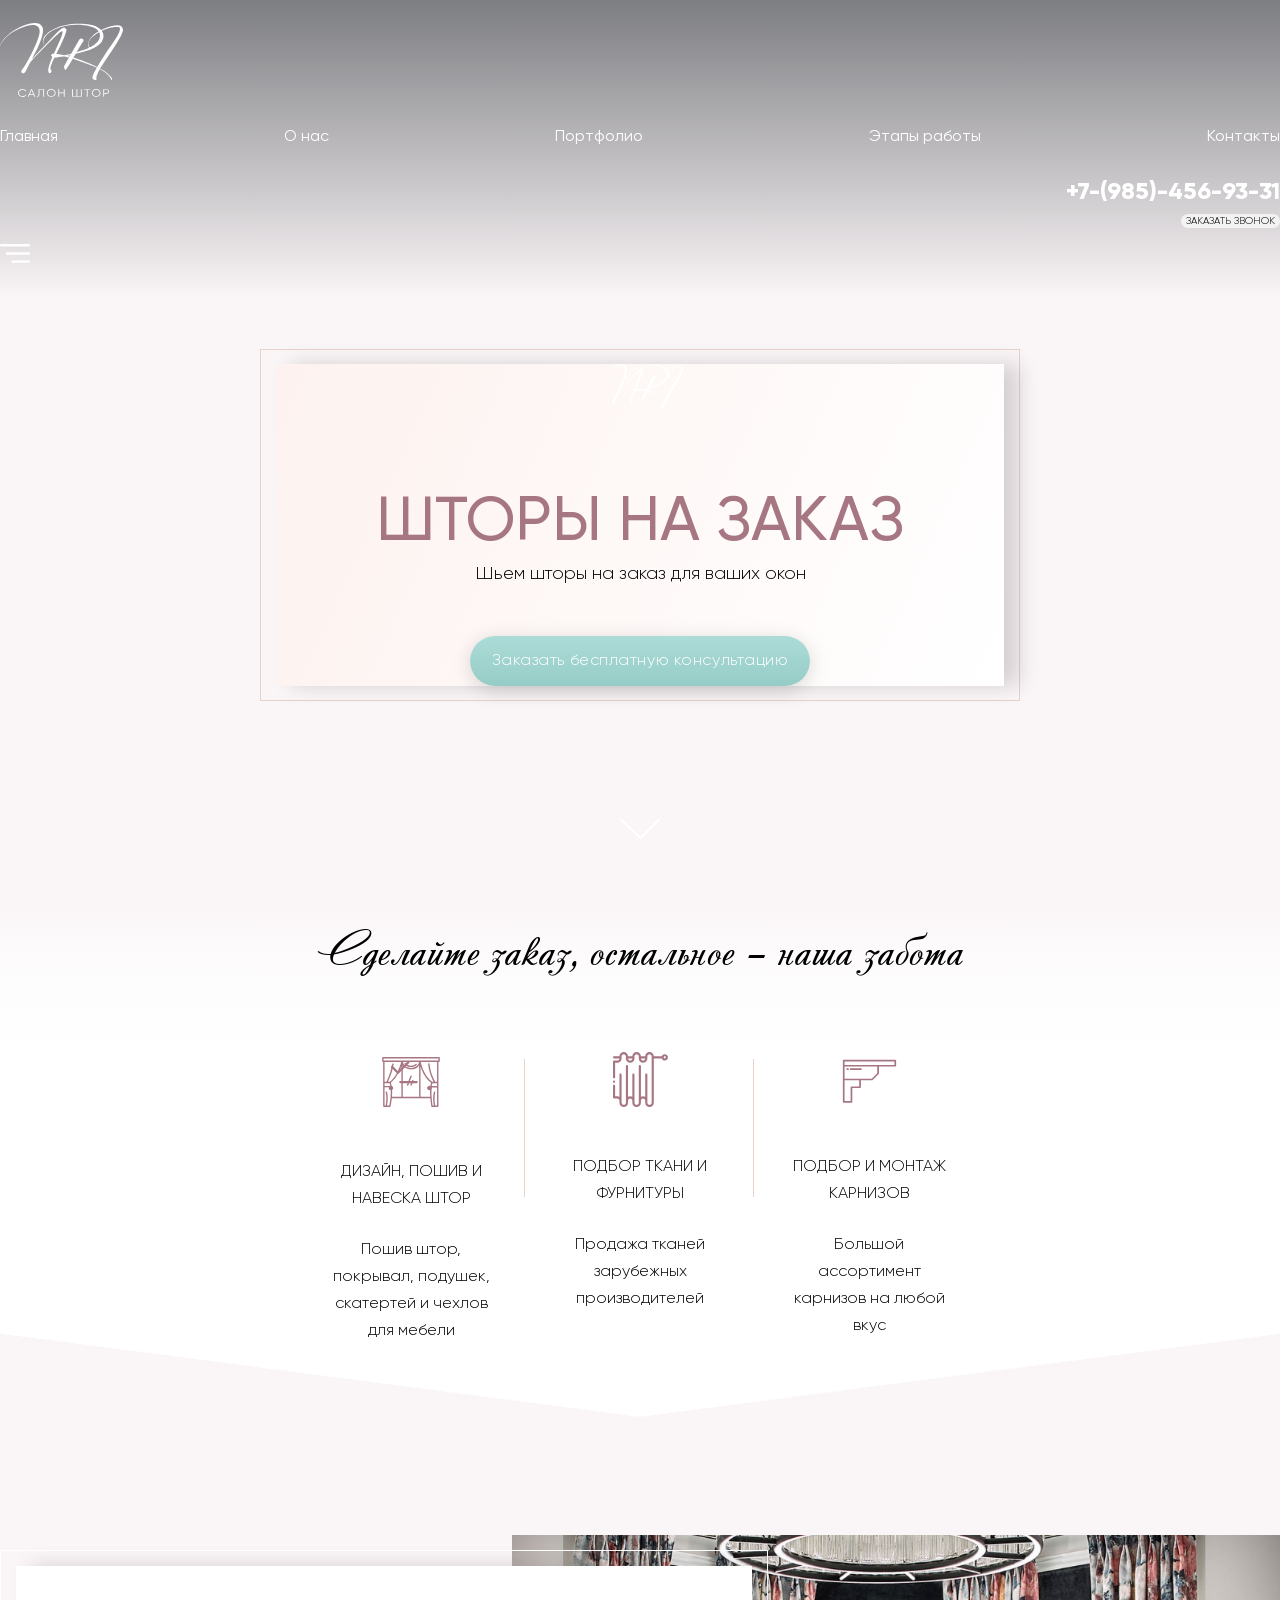
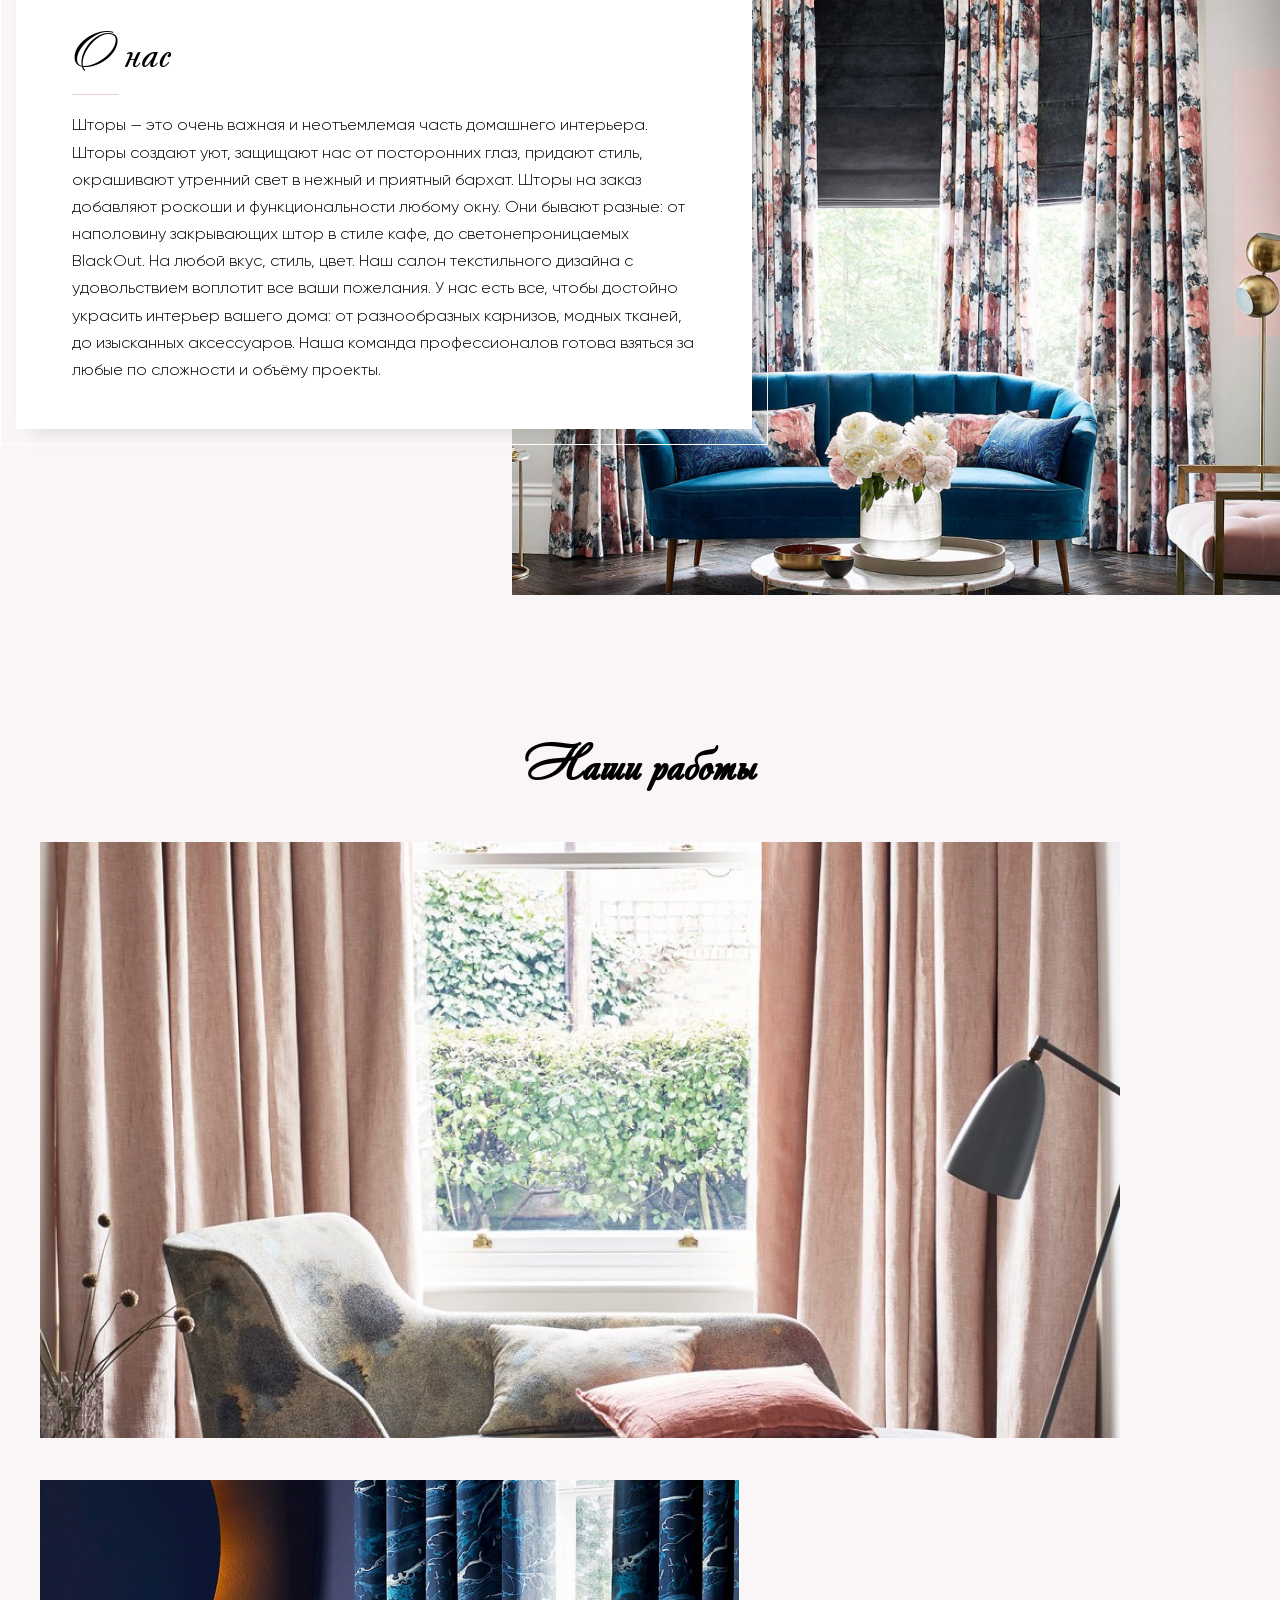
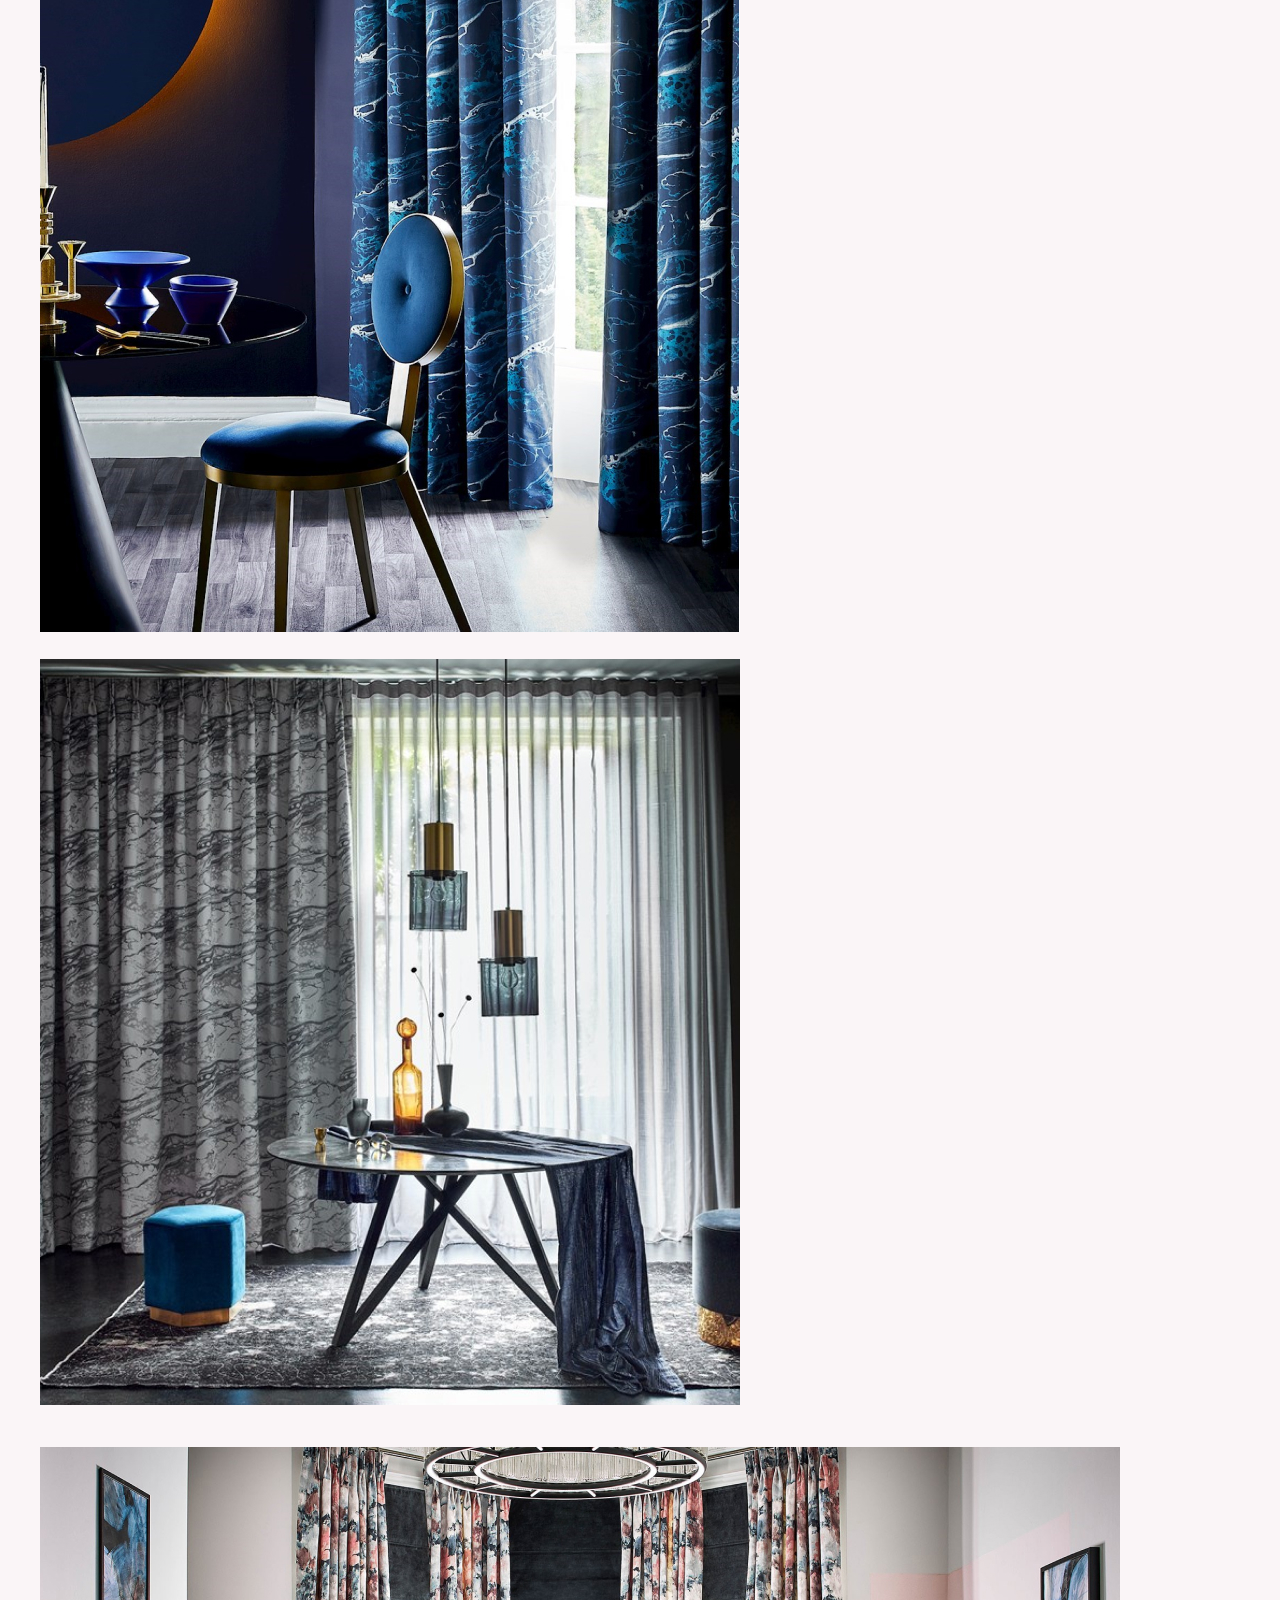
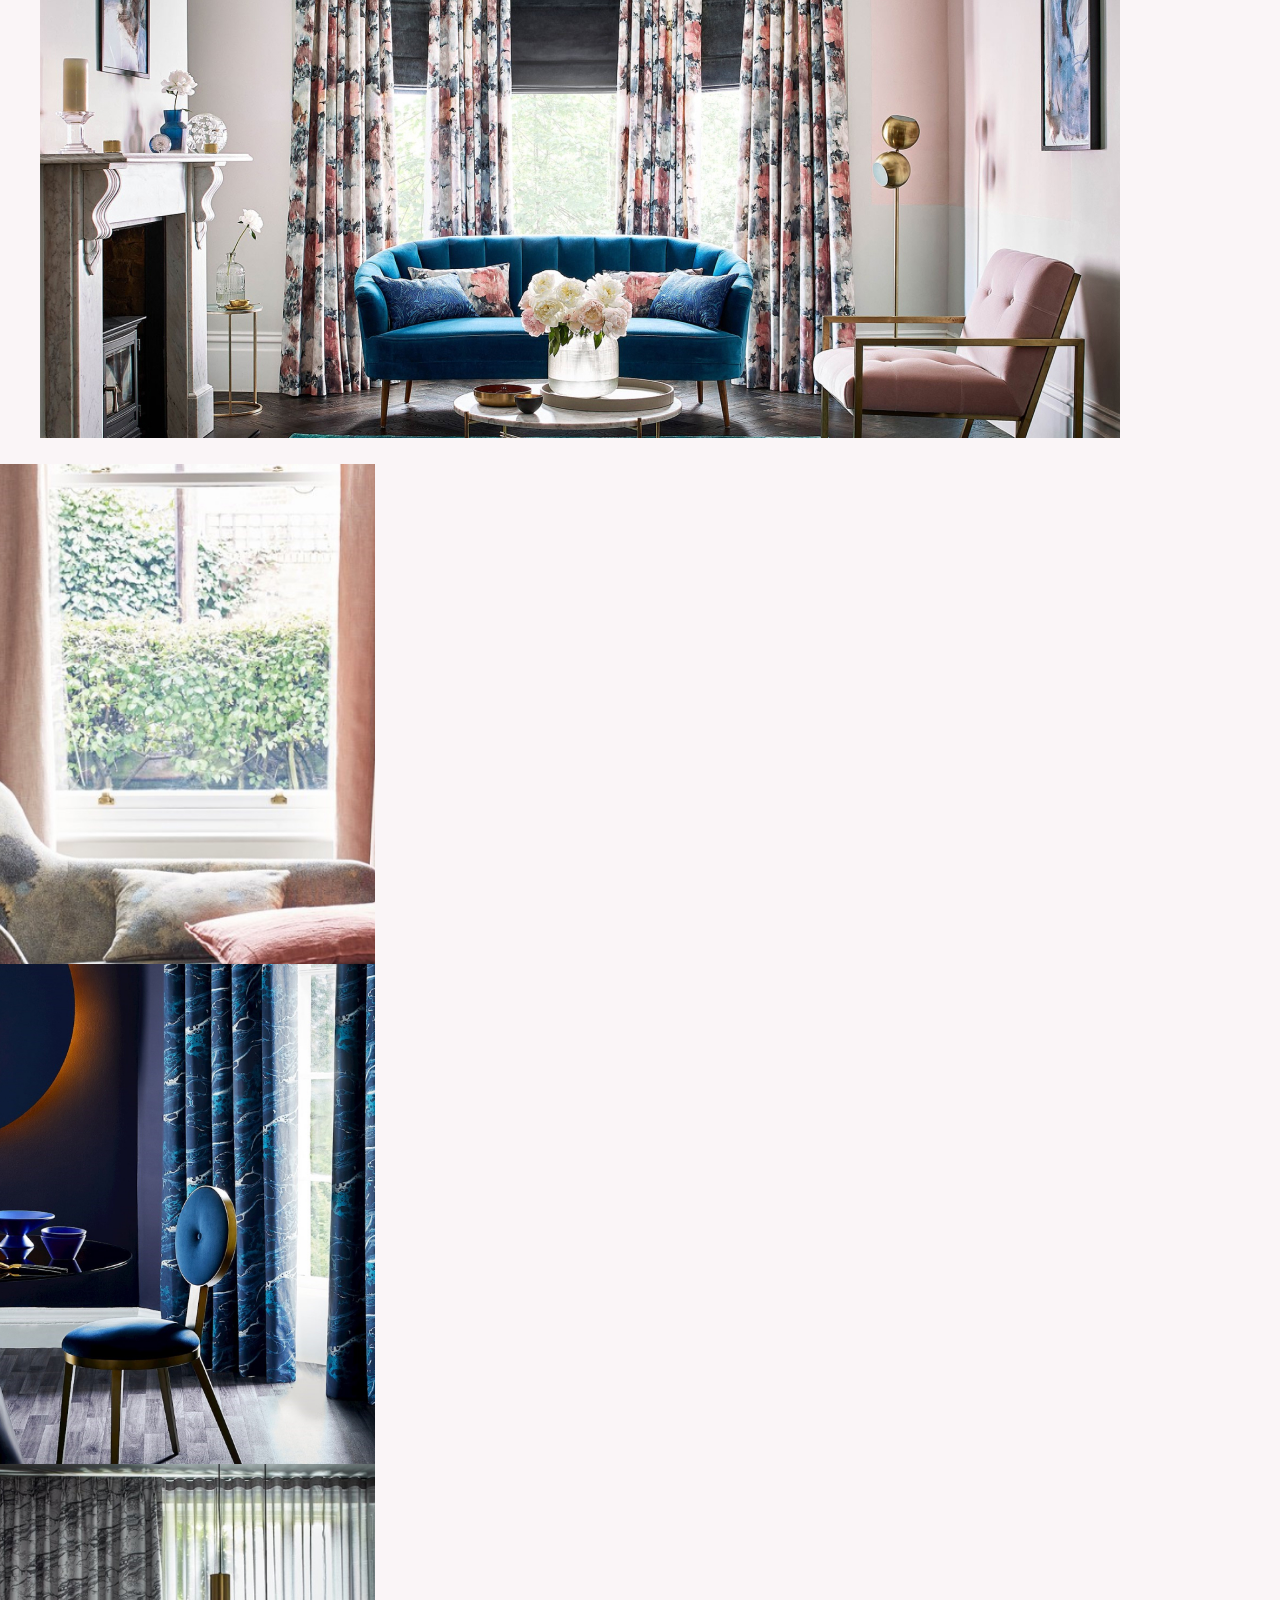
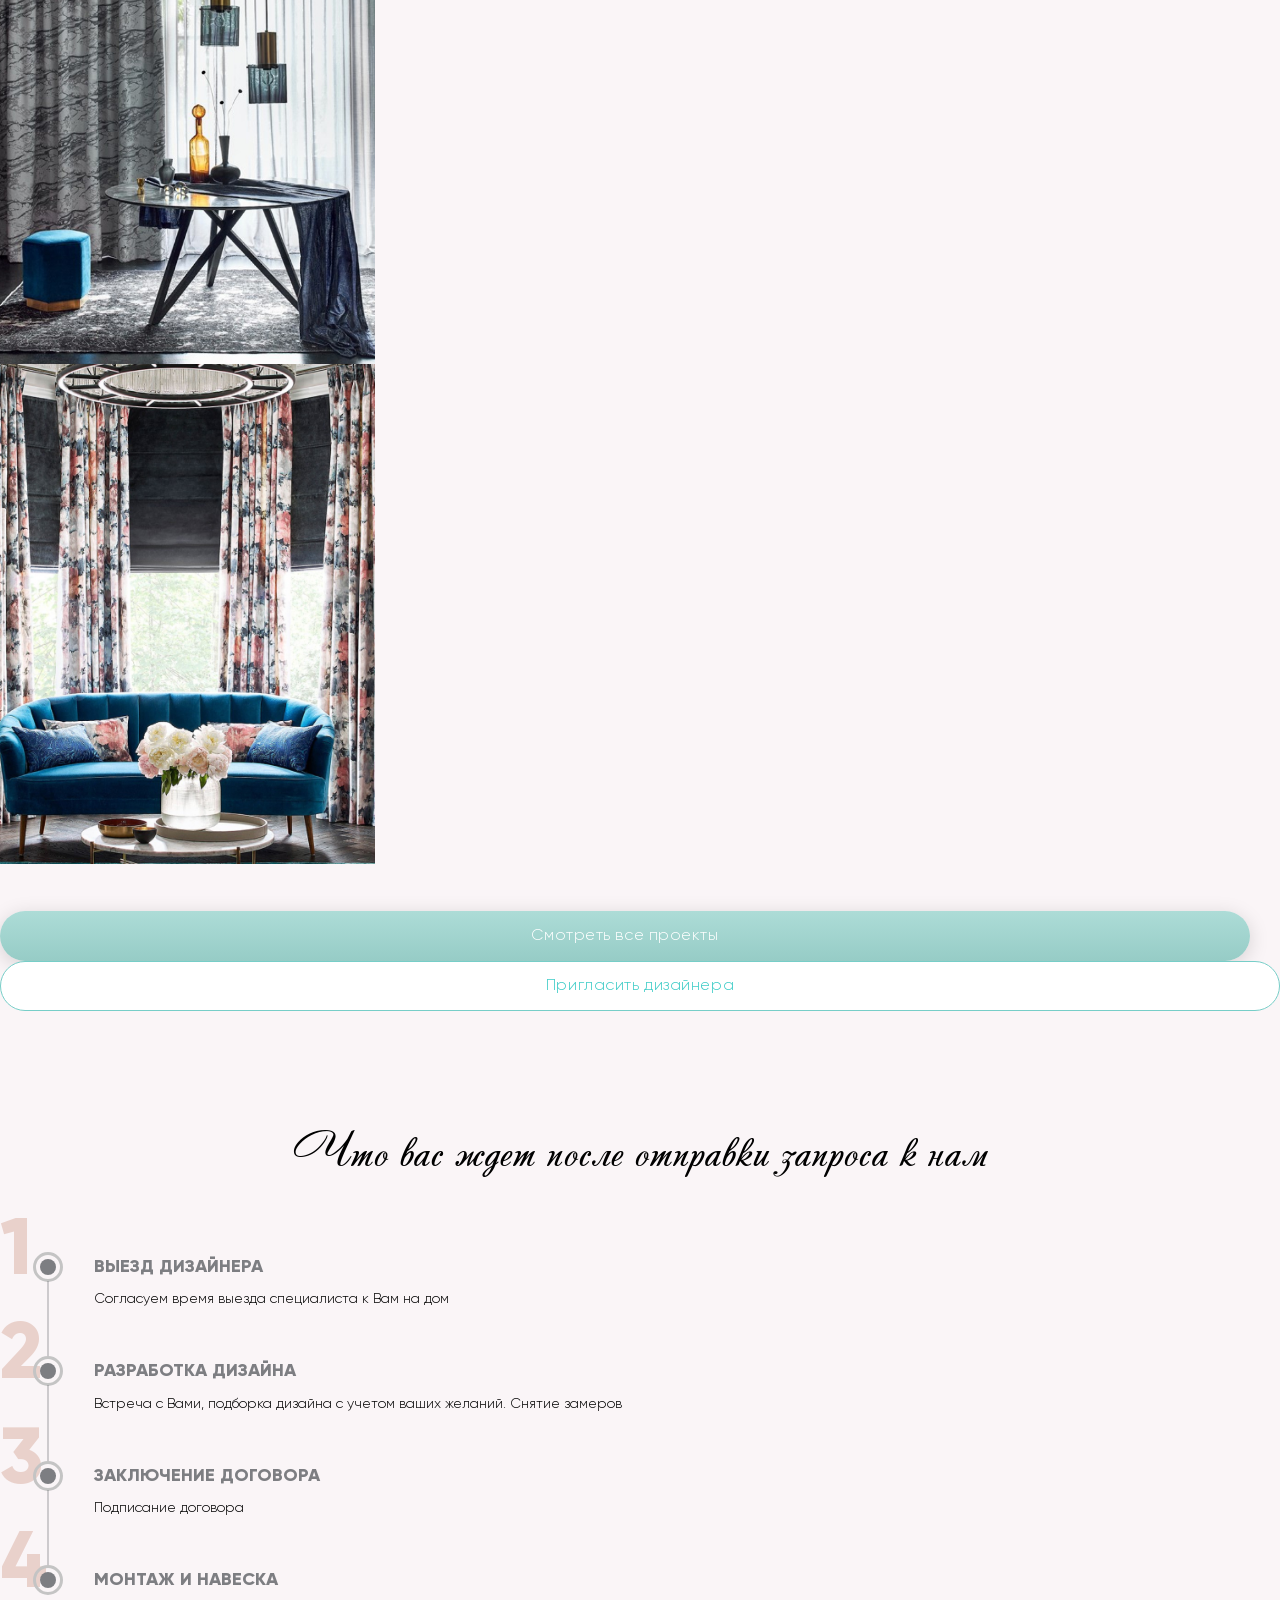
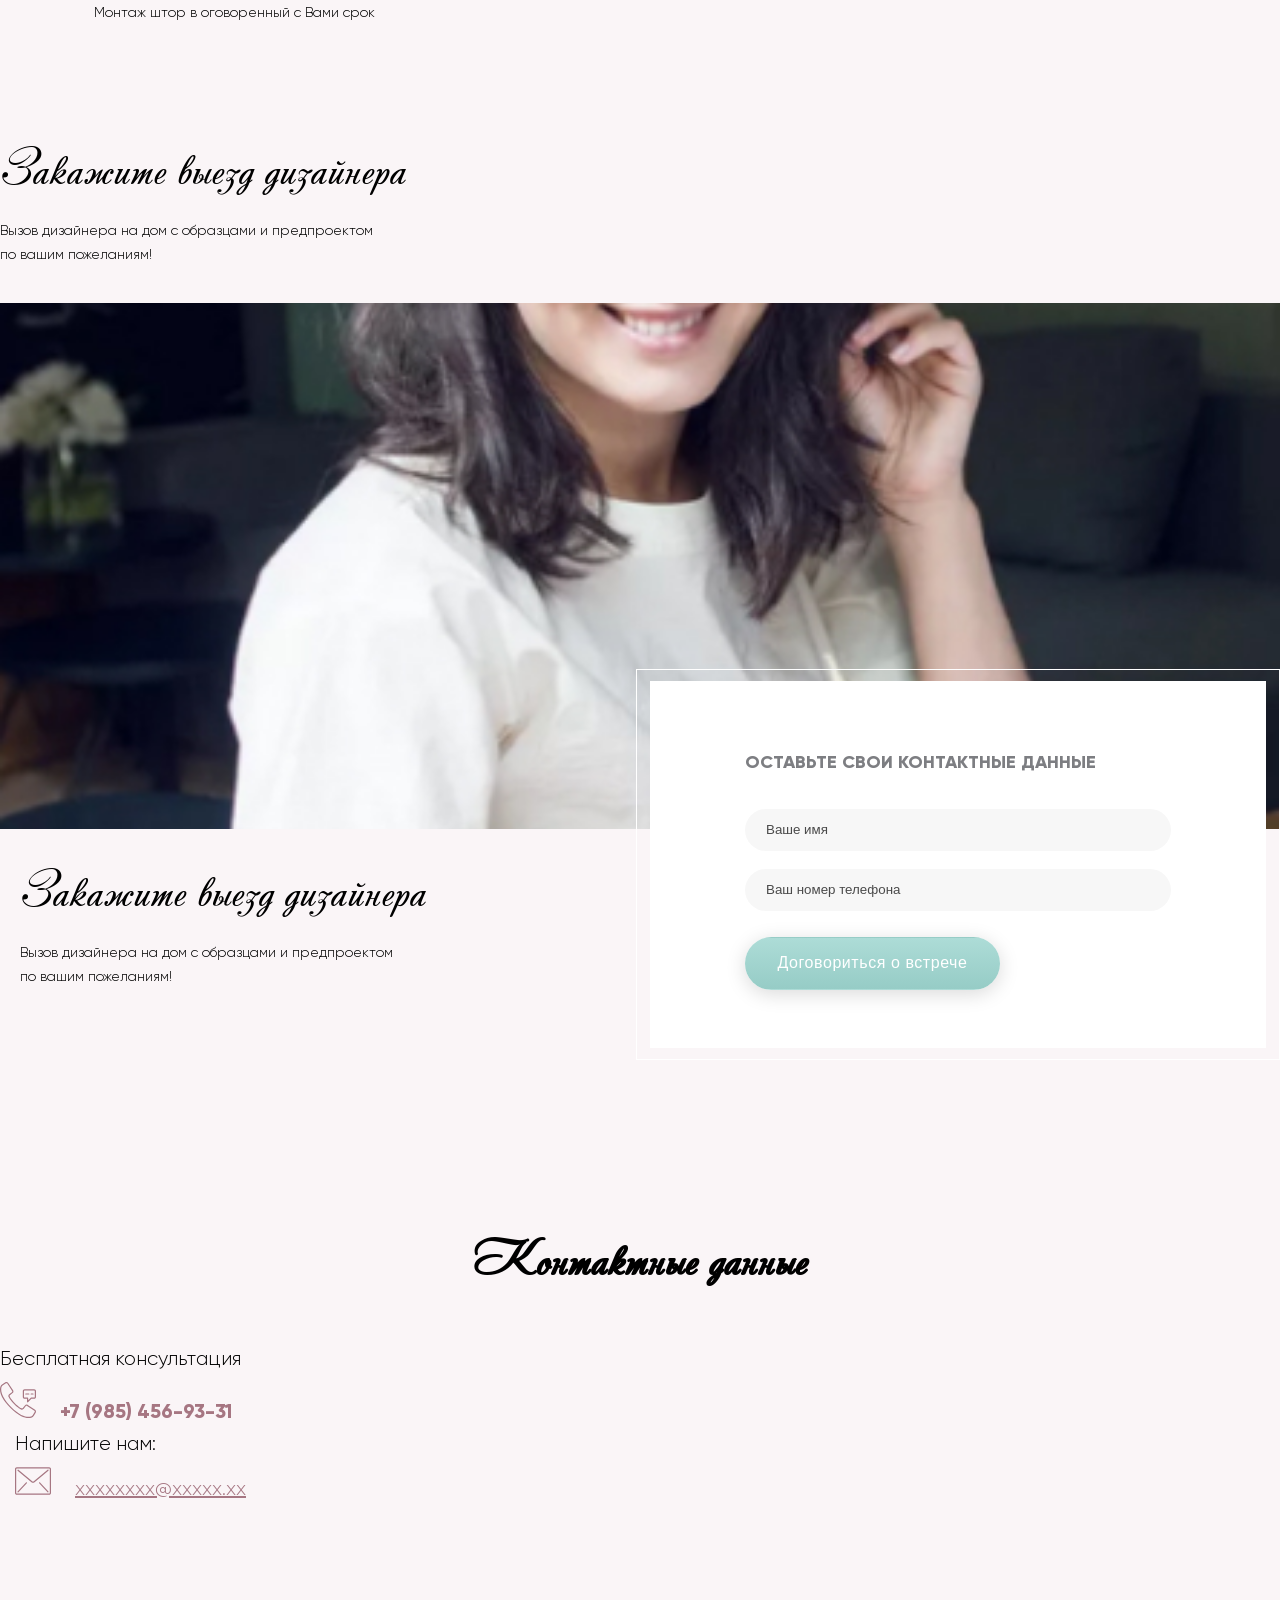
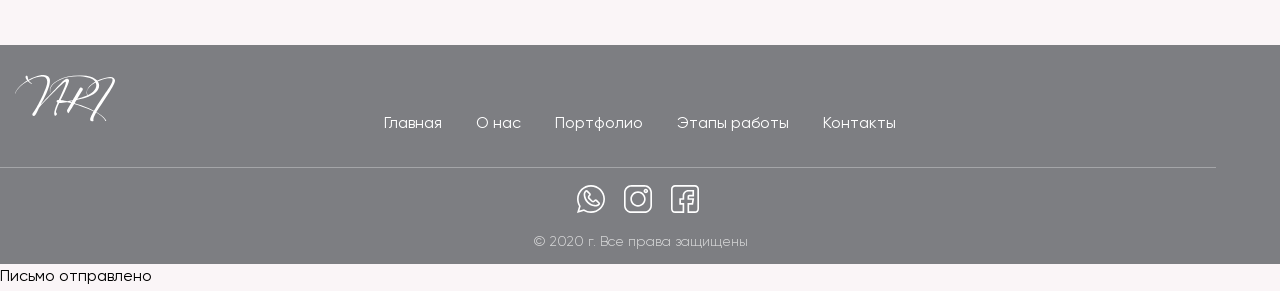
==== commit 496fcf99: "Orders sending" ====
--- a/index.html
+++ b/index.html
@@ -92,7 +92,7 @@
                         <div class="col-lg-3 col-md-6 col-9 header__phone-block">
                             <div class="header__phone">
                                 <a href="tel:+79854569331" class="header__phone-link">+7-(985)-456-93-31</a>
-                                <a href="#modal-phone" class="header__phone-btn">Заказать звонок</a>
+                                <a href="#keep-in-touch" class="header__phone-btn fancy">Заказать звонок</a>
                             </div>
                         </div>
                         <div class="col-3 d-lg-none text-right mobile-menu-block">
@@ -385,9 +385,9 @@
                                         <div class="stroke">
                                             <div class="design__form-block">
                                                 <div class="design__form-title">Оставьте свои контактные данные</div>
-                                                <form action="send.php" class="design__form" method="post">
-                                                    <input type="text" class="input design__form-input" name="design__form-name" placeholder="Ваше имя" required>
-                                                    <input type="text" class="input input__phone design__form-input input__phone" name="design__form-phone" placeholder="Ваш номер телефона" required> 
+                                                <form enctype="multipart/form-data" method="post" id="form" class="design__form">
+                                                    <input type="text" class="input design__form-input" name="name" placeholder="Ваше имя" required>
+                                                    <input type="text" class="input input__phone design__form-input input__phone" name="phone" placeholder="Ваш номер телефона" required> 
                                                     <input type="submit" class="btn btn--tiffany" value="Договориться о встрече">                                      
                                                 </form>
                                             </div>
@@ -512,6 +512,7 @@
                     </div>
                 </div>
             </footer>
+            <a href="#send" class="fancy message-sent d-none">Письмо отправлено</a>
             <div class="scroll-up">
                 <svg xmlns="http://www.w3.org/2000/svg" width="17" height="10" viewBox="0 0 17 10" fill="none">
                     <path d="M8.48109 1.10479L0.933333 8.65255C0.755621 8.83026 0.755621 9.11527 0.933333 9.29299C1.11105 9.4707 1.39606 9.4707 1.57377 9.29299L8.79963 2.06712L16.0255 9.29298C16.2032 9.4707 16.4882 9.4707 16.6659 9.29298C16.7531 9.2058 16.8 9.08845 16.8 8.97444C16.8 8.86044 16.7565 8.74308 16.6659 8.6559L9.11817 1.10815C8.94381 0.930434 8.65545 0.930435 8.48109 1.10479Z" fill="#7D7E82"/>
@@ -555,6 +556,23 @@
         </div>
     </div>
 
+    <div id="send" class="modal">
+        <div class="modal__inner">
+            <div class="stroke">
+                <div class="keep-in-touch__stroke-inner text-center">
+                    <img src="img/ok.png" alt="Заявка отправлена" class="modal__img">
+                    <div class="modal__title">Заявка отправлена</div>
+                    <button class="btn btn--tiffany" data-fancybox-close>Понятно</button>
+                </div>                
+            </div>
+            <div class="modal__close fancybox-close-small" data-fancybox-close>
+                <svg xmlns="http://www.w3.org/2000/svg" width="15" height="15" viewBox="0 0 15 15" fill="none">
+                    <path d="M0 2.35294L2.35294 0L7.35294 5L12.3529 0L15 2.35294L10 7.35294L15 12.3529L12.3529 15L7.35294 10L2.35294 15L0 12.3529L5 7.35294L0 2.35294Z" fill="white" fill-opacity="0.7"/>
+                </svg>
+            </div>
+        </div>
+    </div>
+
     <!-- END MODAL -->
     
     <script src="./js/libs/jquery.min.js"></script>
--- a/css/bundle.min.css
+++ b/css/bundle.min.css
@@ -1,3 +1,3 @@
-@font-face{font-family:"Gilroy";src:url("../fonts/Gilroy-Regular.eot?#iefix") format("embedded-opentype"),url("../fonts/Gilroy-Regular.woff") format("woff"),url("../fonts/Gilroy-Regular.ttf") format("truetype"),url("../fonts/Gilroy-Regular.svg#Gilroy-Regular") format("svg");font-weight:400;font-style:normal}@font-face{font-family:"Gilroy";src:url("../fonts/Gilroy-Light.eot?#iefix") format("embedded-opentype"),url("../fonts/Gilroy-Light.woff") format("woff"),url("../fonts/Gilroy-Light.ttf") format("truetype"),url("../fonts/Gilroy-Light.svg#Gilroy-Light") format("svg");font-weight:300;font-style:normal}@font-face{font-family:"Gilroy";src:url("../fonts/Gilroy-Medium.eot?#iefix") format("embedded-opentype"),url("../fonts/Gilroy-Medium.woff") format("woff"),url("../fonts/Gilroy-Medium.ttf") format("truetype"),url("../fonts/Gilroy-Medium.svg#Gilroy-Medium") format("svg");font-weight:500;font-style:normal}@font-face{font-family:"Gilroy";src:url("../fonts/Gilroy-Extrabold.eot?#iefix") format("embedded-opentype"),url("../fonts/Gilroy-Extrabold.woff") format("woff"),url("../fonts/Gilroy-Extrabold.ttf") format("truetype"),url("../fonts/Gilroy-Extrabold.svg#Gilroy-Extrabold") format("svg");font-weight:800;font-style:normal}@font-face{font-family:"Andantino";src:url("../fonts/Andantino.eot?#iefix") format("embedded-opentype"),url("../fonts/Andantino.woff") format("woff"),url("../fonts/Andantino.ttf") format("truetype"),url("../fonts/Andantino.svg#Andantinoscript") format("svg");font-weight:normal;font-style:normal}*{-webkit-box-sizing:border-box;box-sizing:border-box}html,body{position:relative;color:#000;overflow-x:hidden;font-family:"Gilroy",Arial,sans-serif;font-size:16px;line-height:1.7;margin:0;padding:0}body{background:#FAF5F7}ul{padding:0}a{color:#000;text-decoration:none;-webkit-transition:all .5s ease-in;transition:all .5s ease-in}a:hover,a:focus{text-decoration:none;color:#E9D1CB}svg,svg path{-webkit-transition:all .5s ease-in;transition:all .5s ease-in}.h1{font-weight:500;font-size:62px;line-height:75px;text-align:center;text-transform:uppercase;color:#fff;margin-bottom:0}@media (max-width: 767px){.h1{font-weight:800;font-size:42px;line-height:51px}}.h1--homepage{color:#A67682}@media (max-width: 767px){.h1--homepage{color:#fff;text-shadow:4px 4px 4px rgba(0,0,0,0.15)}}@media (max-width: 575px){.h1--homepage{max-width:260px}}.h2{font-family:"Andantino",Arial,sans-serif;font-size:48px;line-height:56px;margin-bottom:35px}.h2--line{position:relative}.h2--line::after{content:"";position:absolute;bottom:-17px;left:0;height:1px;width:47px;background-color:#E9D1CB}@media (max-width: 767px){.h2{font-size:32px;line-height:100%}}.btn{font-weight:300;font-size:16px;line-height:1;display:-webkit-box;display:-ms-flexbox;display:flex;-webkit-box-pack:center;-ms-flex-pack:center;justify-content:center;-webkit-box-align:center;-ms-flex-align:center;align-items:center;text-align:center;letter-spacing:.035em;color:#3ACBC6;background:#fff;border:1px solid #77CEC8;border-radius:40px;height:50px;min-width:239px;padding:0 15px;-webkit-transition:all .5s ease-in;transition:all .5s ease-in}.btn:hover,.btn:focus{background:#93CFCB;border-color:1px solid #fff;color:#fff}.btn:active{background:#3ACBC6;border-color:1px solid #fff;color:#fff}@media (max-width: 767px){.btn{line-height:170%;padding-top:9px;padding-bottom:9px;height:auto}}.btn--white{min-width:196px;background:#fff;color:#000;letter-spacing:normal;border:2px solid transparent}.btn--white:hover,.btn--white:focus,.btn--white:active{border-color:#fff}.btn--tiffany{padding:0 22px;color:#fff;background:-webkit-gradient(linear, left top, left bottom, from(#ADDCD7), to(#96CCC6));background:linear-gradient(180deg, #ADDCD7 0%, #96CCC6 100%);-webkit-box-shadow:0px 4px 20px rgba(0,0,0,0.15);box-shadow:0px 4px 20px rgba(0,0,0,0.15);border:none}.btn--tiffany:hover,.btn--tiffany:focus{background:-webkit-gradient(linear, left top, left bottom, from(#93CFCB), to(#77CEC8));background:linear-gradient(180deg, #93CFCB 0%, #77CEC8 100%);border:none}.btn--tiffany:active{background:-webkit-gradient(linear, left top, left bottom, from(#3ACBC6), to(#83CDC5));background:linear-gradient(180deg, #3ACBC6 0%, #83CDC5 100%);border:none}@media (max-width: 767px){.btn--tiffany{padding-top:9px;padding-bottom:9px}}.stroke{border:1px solid #fff;display:-webkit-box;display:-ms-flexbox;display:flex;-webkit-box-pack:center;-ms-flex-pack:center;justify-content:center;-webkit-box-align:center;-ms-flex-align:center;align-items:center;background-color:transparent}.stroke__inner{width:calc(100% - 30px);margin-top:15px;margin-bottom:15px}.keep-in-touch{display:none;position:relative;z-index:10}.keep-in-touch__outer{position:fixed;right:15px;bottom:50px;border-radius:50%;width:90px;height:90px;background-color:rgba(147,207,203,0.15);display:-webkit-box;display:-ms-flexbox;display:flex;-webkit-box-pack:center;-ms-flex-pack:center;justify-content:center;-webkit-box-align:center;-ms-flex-align:center;align-items:center;-webkit-animation:pulse 2s infinite;animation:pulse 2s infinite}.keep-in-touch__inner{display:inline-block;background-color:#93CFCB;width:60px;height:60px;border-radius:50%;display:-webkit-box;display:-ms-flexbox;display:flex;-webkit-box-pack:center;-ms-flex-pack:center;justify-content:center;-webkit-box-align:center;-ms-flex-align:center;align-items:center}.scroll-up{display:none;position:fixed;left:0;bottom:40px;width:36px;height:36px;background:#FAF5F7;border:1px solid #7D7E82;padding:5px 6px 5px 4px;text-align:center;-webkit-transition:all .5s ease-in;transition:all .5s ease-in;z-index:10}.scroll-up:hover,.scroll-up:focus{background-color:#93CFCB;border-color:#93CFCB}.scroll-up:hover path,.scroll-up:focus path{stroke:#fff}.to-main{position:relative;text-align:center;padding-bottom:16px;z-index:2}.to-main__svg{margin-top:-3px;margin-right:5px}@media (max-width: 767px){.to-main__svg path{fill:#000}}.to-main__link{font-weight:300;color:#fff}@media (max-width: 767px){.to-main__link{color:#000}}@media (max-width: 767px){.to-main{display:inline-block;background:rgba(255,255,255,0.4);border-radius:50px;padding:9px 20px 7px;margin-bottom:8px}}.header{position:absolute;top:0;left:0;right:0;padding:23px 0;color:#fff;background:-webkit-gradient(linear, left top, left bottom, from(#7D7E82), to(transparent));background:linear-gradient(#7D7E82, transparent);z-index:5}@media (max-width: 767px){.header{padding:10px 0 15px}}.header__logo{display:-webkit-box;display:-ms-flexbox;display:flex;-webkit-box-orient:vertical;-webkit-box-direction:normal;-ms-flex-direction:column;flex-direction:column}.header__logo-text{display:block;margin-top:9px;margin-left:18px}.header__nav{padding-top:11px}.header__nav-list{list-style:none;display:-webkit-box;display:-ms-flexbox;display:flex;-webkit-box-pack:justify;-ms-flex-pack:justify;justify-content:space-between;-webkit-box-align:center;-ms-flex-align:center;align-items:center}.header__nav-link{font-weight:300px;line-height:18px;color:#fff}.header__phone{padding-top:11px;text-align:right}@media (max-width: 991px){.header__phone{text-align:center}}@media (max-width: 767px){.header__phone{text-align:left}}.header__phone-link{font-weight:800;font-size:24px;line-height:29px;color:#fff;display:block;white-space:nowrap}@media (max-width: 767px){.header__phone-link{font-size:22px}}.header__phone-btn{text-transform:uppercase;font-weight:300;font-size:10px;background-color:rgba(255,255,255,0.7);border-radius:40px;padding:2px 5px}@media (max-width: 767px){.header__phone-btn{display:none}}.mobile-menu{display:none;position:fixed;top:0;bottom:0;left:0;right:0;background-color:#A67682;z-index:12;overflow:scroll;padding-bottom:28px}.mobile-menu__inner{position:relative}.mobile-menu--active{display:block}.mobile-menu--open{position:fixed}.mobile-menu__btn{padding-top:10px}.mobile-menu__title{padding:17px 15px 14px;text-align:center;font-family:Andantino,Arial,sans-serif;font-size:32px;line-height:100%;color:#E9D1CB;border-bottom:1px solid rgba(255,255,255,0.3)}.mobile-menu__main{padding:32px 25px;border-bottom:1px solid rgba(255,255,255,0.3)}.mobile-menu__list{list-style:none;padding:0;padding-bottom:73px}.mobile-menu__link{display:block;font-weight:800;font-size:18px;text-align:center;text-transform:uppercase;color:#fff;padding-bottom:12px}.mobile-menu__order{max-width:250px;margin:0 auto}.mobile-menu__phone-link{padding:17px 15px 14px;text-align:center;display:block;font-weight:800;font-size:20px;line-height:150%;color:#fff}.mobile-menu__soc{display:-webkit-box;display:-ms-flexbox;display:flex;-webkit-box-pack:center;-ms-flex-pack:center;justify-content:center}.mobile-menu__soc-link{display:inline-block;margin-right:15px}.mobile-menu__soc-link:last-child{margin-right:0}.mobile-menu__soc-text{font-size:0}.mobile-menu__soc-svg{opacity:.5}.mobile-menu__close{position:absolute;top:20px;right:20px}.mobile-menu__close:hover svg,.mobile-menu__close:focus svg{-webkit-transform:scale(1.1);transform:scale(1.1)}.parallax-window{height:170vh;position:absolute;top:0;bottom:0;left:0;right:0}@media (max-width: 767px){.parallax-window{-webkit-filter:blur(8px);filter:blur(8px);height:100vh}}@media (max-width: 767px){.parallax-window::before{content:"";background:-webkit-gradient(linear, left top, left bottom, from(rgba(125,126,130,0.5)), to(rgba(166,118,130,0.5)));background:linear-gradient(180deg, rgba(125,126,130,0.5) 0%, rgba(166,118,130,0.5) 100%);position:absolute;top:0;bottom:0;left:0;right:0}}.main__top{position:relative}.main__banner{display:-webkit-box;display:-ms-flexbox;display:flex;-webkit-box-pack:center;-ms-flex-pack:center;justify-content:center;-webkit-box-align:center;-ms-flex-align:center;align-items:center;height:100vh}.main__logo{margin-bottom:15px}.main__title-stroke{width:760px;height:352px;margin-top:150px;border-color:#E9D1CB}@media (max-width: 767px){.main__title-stroke{border:none;margin-top:0}}.main__title-block{display:-webkit-box;display:-ms-flexbox;display:flex;-webkit-box-pack:center;-ms-flex-pack:center;justify-content:center;-webkit-box-align:center;-ms-flex-align:center;align-items:center;-webkit-box-orient:vertical;-webkit-box-direction:normal;-ms-flex-direction:column;flex-direction:column;height:322px;background:linear-gradient(113.8deg, #FDF2EF 0%, #fff 100%);-webkit-box-shadow:15px 0px 20px rgba(0,0,0,0.15);box-shadow:15px 0px 20px rgba(0,0,0,0.15)}@media (max-width: 767px){.main__title-block{background:transparent;-webkit-box-shadow:none;box-shadow:none}}.main__subtitle{font-weight:300;font-size:18px;text-align:center;margin:-2px 0 46px}@media (max-width: 767px){.main__subtitle{font-size:16px;color:#fff;margin:0 0 28px}}@media (max-width: 575px){.main__subtitle{max-width:230px}}.main__arrow{position:absolute;bottom:50px;left:50%;-webkit-transform:translateX(-50%);transform:translateX(-50%)}.main__arrow-svg:hover path,.main__arrow-svg:focus path{stroke:#A67682}.service{padding:20px 0 80px;position:relative;background:-webkit-gradient(linear, left top, left bottom, from(transparent), color-stop(8%, rgba(255,255,255,0.5)), color-stop(16%, rgba(255,255,255,0.8)), color-stop(30%, #fff));background:linear-gradient(transparent, rgba(255,255,255,0.5) 8%, rgba(255,255,255,0.8) 16%, #fff 30%)}@media (max-width: 767px){.service::before{content:"";position:absolute;top:-76px;left:0;right:0;height:76px;background:url(../img/banner-mask.png) no-repeat 50% 100%/cover}}.service::after{content:"";position:absolute;bottom:0;left:0;right:0;height:183px;background-image:url(../img/banner-mask.png);background-repeat:no-repeat;background-size:cover;background-position:50% 0}@media (max-width: 767px){.service{background:#FAF5F7;padding:45px 0 50px}}.service .h2{padding-bottom:41px}@media (max-width: 575px){.service .h2{padding-bottom:8px}}.service__inner{text-align:center}.service__items{display:-webkit-box;display:-ms-flexbox;display:flex;-webkit-box-pack:center;-ms-flex-pack:center;justify-content:center;-webkit-box-align:start;-ms-flex-align:start;align-items:flex-start}@media (max-width: 575px){.service__items{-webkit-box-orient:vertical;-webkit-box-direction:normal;-ms-flex-direction:column;flex-direction:column;-webkit-box-align:center;-ms-flex-align:center;align-items:center}}.service__item{margin-right:53px;position:relative;max-width:176px}@media (max-width: 575px){.service__item{margin-right:0;margin-bottom:42px;max-width:300px}}.service__item::after{content:"";position:absolute;right:-26px;top:7px;width:1px;height:138px;background-color:#E9D1CB}@media (max-width: 575px){.service__item::after{-webkit-transform:rotate(90deg) translateX(50%);transform:rotate(90deg) translateX(50%);top:auto;bottom:-55px;height:80px;right:50%}}.service__item:last-child{margin-right:0}@media (max-width: 575px){.service__item:last-child{margin-bottom:0}}.service__item:last-child::after{content:none}.service__item-title{margin:37px 0 23px;text-align:center;text-transform:uppercase;font-weight:300}@media (max-width: 575px){.service__item-title{max-width:176px;margin:16px auto 6px}}.service__item-description{font-weight:300;text-align:center}.about{padding:110px 0 100px;background:#FAF5F7;position:relative}@media (max-width: 767px){.about{padding:280px 0 0;background:#fff;-webkit-box-shadow:15px 0px 20px rgba(0,0,0,0.15);box-shadow:15px 0px 20px rgba(0,0,0,0.15)}}.about__block{width:60%;padding:15px 0;position:relative;z-index:2}@media (max-width: 767px){.about__block{width:100%;padding-bottom:10px}}.about__description{position:relative;height:660px}@media (max-width: 991px){.about__description{height:auto}}@media (max-width: 767px){.about__description{position:static}}.about__pic{position:absolute;top:0;bottom:0;right:0;left:40%;background-color:#FAF5F7;background-image:url(../img/about.jpg);background-repeat:no-repeat;background-size:cover;background-position:100% 50%;z-index:1}@media (max-width: 767px){.about__pic{height:300px;bottom:auto;left:0;background-position:50% 70%}}@media (max-width: 575px){.about__pic{height:300px}}.about__info{padding:56px 50px 44px 56px;background:#fff;-webkit-box-shadow:15px 0px 20px rgba(0,0,0,0.15);box-shadow:15px 0px 20px rgba(0,0,0,0.15)}@media (max-width: 767px){.about__info{-webkit-box-shadow:none;box-shadow:none;padding:40px 0 0}}.about__text{font-weight:300}@media (max-width: 767px){.about .col-lg-10{position:static}}@media (max-width: 767px){.about .stroke{border:none}}.work{padding-bottom:110px}@media (max-width: 767px){.work{padding:64px 0 65px}}@media (max-width: 767px){.work .container{padding:0;width:100%}}.work .h2{text-align:center}@media (max-width: 767px){.work .h2{margin-bottom:25px}}.work__item--horizontal{display:-webkit-box;display:-ms-flexbox;display:flex;-webkit-box-align:center;-ms-flex-align:center;align-items:center}.work__item figure{overflow:hidden}.work__buttons{padding-top:47px;-webkit-box-pack:center;-ms-flex-pack:center;justify-content:center}@media (max-width: 767px){.work__buttons{-webkit-box-orient:vertical;-webkit-box-direction:normal;-ms-flex-direction:column;flex-direction:column;-webkit-box-align:center;-ms-flex-align:center;align-items:center;padding-top:30px}}.work__buttons .btn:first-child{margin-right:30px;min-width:293px}@media (max-width: 767px){.work__buttons .btn:first-child{min-width:0;width:260px;margin-right:0;margin-bottom:10px}}.work__buttons .btn:last-child{min-width:239px}@media (max-width: 767px){.work__buttons .btn:last-child{width:260px}}.work__slider-item{height:500px;width:383px}@media (max-width: 575px){.work__slider-item{height:320px;width:245px}}.work__slider-item .img-fluid{width:98%;height:100%;-o-object-fit:cover;object-fit:cover;margin:0 auto}.steps{padding-bottom:110px}@media (max-width: 767px){.steps{padding-bottom:20px}}.steps .h2{text-align:center}@media (max-width: 767px){.steps .h2{margin-bottom:20px}}.steps__item{display:-webkit-box;display:-ms-flexbox;display:flex;margin-bottom:4px}.steps__item:last-child .steps__item-stroke::after{content:none}.steps__item-num{font-weight:800;font-size:80px;line-height:80px;color:#E9D1CB;width:45px;min-width:45px}.steps__item-stroke{margin-top:40px;margin-left:-12px;border-radius:50%;width:30px;height:30px;padding:4px;border:3px solid #C4C4C4;position:relative;z-index:4}.steps__item-stroke::after{content:"";position:absolute;top:26px;left:50%;-webkit-transform:translateX(-50%);transform:translateX(-50%);width:1px;height:76px;z-index:1;background-color:rgba(125,126,130,0.7)}@media (max-width: 767px){.steps__item-stroke::after{height:109px}}@media (max-width: 440px){.steps__item-stroke::after{height:136px}}@media (max-width: 440px){.steps__item-stroke::after{height:160px}}.steps__item-info{min-width:600px;padding-left:31px;margin-top:40px}@media (max-width: 767px){.steps__item-info{min-width:0}}.steps__item-point{width:16px;height:16px;border-radius:50%;background-color:#7D7E82;position:relative;z-index:5}.steps__item-title{font-weight:800;font-size:18px;color:#7D7E82;padding-bottom:6px;text-transform:uppercase}@media (max-width: 767px){.steps__item-title{font-size:16px;padding-bottom:10px}}.steps__item-description{font-weight:300;font-size:14px}@media (max-width: 767px){.steps__item-description{min-height:54px;font-size:16px}}@media (max-width: 440px){.steps__item-description{min-height:81px}}@media (max-width: 350px){.steps__item-description{min-height:108px}}.design{padding-bottom:166px}@media (max-width: 767px){.design{padding-bottom:0}}@media (max-width: 767px){.design .container{max-width:none;width:100%;padding:0}}.design__designer{background:url(../img/designer.jpg) no-repeat 50% 50%/cover;width:100%;height:526px}@media (max-width: 575px){.design__designer{height:378px}}.design__order{padding:32px 0 0 20px;position:relative}@media (max-width: 1199px){.design__order{padding-top:0}}@media (max-width: 767px){.design__order{padding-left:0;background-color:#fff}}.design .h2{margin-bottom:25px}@media (max-width: 1199px){.design .h2{line-height:1;margin-bottom:15px}}@media (max-width: 767px){.design .h2{text-align:center;margin-bottom:20px}}.design__info{font-weight:300;font-size:14px;padding-bottom:35px;max-width:385px}@media (max-width: 767px){.design__info{text-align:center;margin:0 auto;font-size:16px;padding-bottom:44px;padding:0 15px 35px}}.design .stroke{padding:11px 13px}.design__form{min-width:357px}@media (max-width: 575px){.design__form{min-width:0;text-align:center}}.design__form-wrapper{position:absolute;right:0;bottom:-35px;z-index:2}@media (max-width: 767px){.design__form-wrapper{position:static;width:100%}}@media (max-width: 767px){.design__form-wrapper .stroke{padding:28px 15px 42px}}@media (max-width: 767px) and (max-width: 575px){.design__form-wrapper .stroke{padding-left:0;padding-right:0}}.design__form-block{background-color:#fff;padding:67px 95px 58px}@media (max-width: 767px){.design__form-block{padding:0}}.design__form-title{font-weight:800;font-size:18px;text-transform:uppercase;color:#7D7E82;margin-bottom:30px}@media (max-width: 575px){.design__form-title{text-transform:none;font-size:16px;font-weight:300;margin-bottom:18px;text-align:center}}.design__form-input{margin-bottom:18px;width:100%}@media (max-width: 575px){.design__form-input{max-width:260px}}.design__form .btn{margin-top:8px;height:53px;min-width:255px;background:-webkit-gradient(linear, left top, left bottom, from(#ADDCD7), to(#96CCC6));background:linear-gradient(180deg, #ADDCD7 0%, #96CCC6 100%)}@media (max-width: 767px){.design__form .btn{margin:7px auto 0}}.style{padding-bottom:100px}@media (max-width: 767px){.style{padding-bottom:20px}}@media (max-width: 767px){.style{background-color:#fff}}.style .design__wrapper{position:relative;height:634px}@media (max-width: 767px){.style .design__wrapper{height:auto}}.style .design__designer{width:auto;height:94%;position:absolute;top:0;bottom:0;right:52%;left:0;background-color:#FAF5F7;background-image:url(../img/designer.jpg);background-repeat:no-repeat;background-size:cover;background-position:50% 50%;z-index:1}@media (max-width: 767px){.style .design__designer{display:none}}.style .stroke{position:absolute;top:25px;bottom:0;right:0;width:60%;height:100%;z-index:2;padding:17px 14px}@media (max-width: 991px){.style .stroke{width:70%}}@media (max-width: 767px){.style .stroke{width:100%;padding:0;position:static}}.style .design__inner-block{height:100%;width:100%;background-color:#fff;padding:57px 65px 50px 60px}@media (max-width: 991px){.style .design__inner-block{padding:40px}}@media (max-width: 767px){.style .design__inner-block{padding:40px 40px 0}}@media (max-width: 575px){.style .design__inner-block{padding:40px 25px 0}}.style .h2{margin-bottom:11px}@media (max-width: 991px){.style .h2{font-size:44px}}@media (max-width: 767px){.style .h2{font-size:32px}}.style .design__annonce{font-weight:300;font-size:18px;padding-bottom:32px}@media (max-width: 767px){.style .design__annonce{position:relative;padding-left:80px;font-size:16px;padding-bottom:0;margin-bottom:25px}.style .design__annonce::before{content:"";position:absolute;left:0;top:50%;-webkit-transform:translateY(-50%);transform:translateY(-50%);width:60px;height:60px;border-radius:50%;background:url(../img/avatar.jpg) no-repeat 50% 50%/cover}}.style .design__list{padding:0 0 20px;list-style:none}@media (max-width: 767px){.style .design__list{margin-bottom:5px}}.style .design__item{padding-left:20px;font-weight:300;position:relative}.style .design__item::before{content:"";position:absolute;left:0;top:12px;width:10px;height:1px;background-color:#000}.style .btn{max-width:255px}@media (max-width: 767px){.style .btn{margin:0 auto}}@media (max-width: 767px){.style .container{max-width:540px;padding-right:15px;padding-left:15px}}.input[type="text"],input[type="email"],input[type="submit"],textarea{background:#F7F7F7;border-radius:50px;border:1px solid transparent;font-weight:300;height:42px;padding:8px 20px;outline:none;-webkit-transition:all .5s ease-in;transition:all .5s ease-in}.input[type="text"]::-webkit-input-placeholder,input[type="email"]::-webkit-input-placeholder,input[type="submit"]::-webkit-input-placeholder,textarea::-webkit-input-placeholder{color:rgba(0,0,0,0.7)}.input[type="text"]:-ms-input-placeholder,input[type="email"]:-ms-input-placeholder,input[type="submit"]:-ms-input-placeholder,textarea:-ms-input-placeholder{color:rgba(0,0,0,0.7)}.input[type="text"]::-ms-input-placeholder,input[type="email"]::-ms-input-placeholder,input[type="submit"]::-ms-input-placeholder,textarea::-ms-input-placeholder{color:rgba(0,0,0,0.7)}.input[type="text"]::placeholder,input[type="email"]::placeholder,input[type="submit"]::placeholder,textarea::placeholder{color:rgba(0,0,0,0.7)}.input[type="text"]:focus,input[type="email"]:focus,input[type="submit"]:focus,textarea:focus{-webkit-box-shadow:0px 0px 15px rgba(147,207,203,0.7);box-shadow:0px 0px 15px rgba(147,207,203,0.7)}.label{display:block;width:100%;margin-bottom:0}.label--checkbox{margin-bottom:24px;font-weight:300}@media (max-width: 767px){.label--checkbox{font-size:14px;margin-top:5px}}.checkbox{display:inline-block;margin-right:9px}@media (max-width: 767px){.checkbox{margin-top:3px}}.contacts{padding-bottom:140px}@media (max-width: 767px){.contacts{padding:64px 0 67px}}.contacts .h2{text-align:center;margin-bottom:58px}@media (max-width: 767px){.contacts .h2{margin-bottom:34px}}@media (max-width: 767px){.contacts__block{display:-webkit-box;display:-ms-flexbox;display:flex;-webkit-box-pack:center;-ms-flex-pack:center;justify-content:center;-webkit-box-align:center;-ms-flex-align:center;align-items:center;-webkit-box-orient:vertical;-webkit-box-direction:reverse;-ms-flex-direction:column-reverse;flex-direction:column-reverse;margin-bottom:24px}}.contacts__block:first-child{padding-right:15px}@media (max-width: 767px){.contacts__block:first-child{padding:0}}@media (max-width: 767px){.contacts__block:first-child .contacts__block-svg{width:28px;height:28px}}.contacts__block:last-child{padding-left:15px}@media (max-width: 767px){.contacts__block:last-child{padding:0;margin-bottom:0}}@media (max-width: 767px){.contacts__block:last-child .contacts__block-title{display:none}}@media (max-width: 767px){.contacts__block:last-child .contacts__block-svg{width:28px;height:21px}}.contacts__block-title{font-weight:300;font-size:20px;line-height:150%;margin-bottom:8px}@media (max-width: 767px){.contacts__block-title{font-size:14px;padding-left:60px}}.contacts__block-svg{margin-right:20px}@media (max-width: 767px){.contacts__block-svg{opacity:0.5}}.contacts__block-phone,.contacts__block-email{color:#A67682;font-weight:800;font-size:20px;line-height:150%}.contacts__block-email{font-weight:300;text-decoration:underline}.slick-dots{font-size:0;display:-webkit-box;display:-ms-flexbox;display:flex;position:absolute;bottom:21px;left:50%;-webkit-transform:translateX(-50%);transform:translateX(-50%)}.slick-dots li{width:10px;height:10px;margin-right:5px}.slick-dots li:last-child{margin-right:0}.slick-dots button{width:10px;height:10px;padding:0;border:2px solid rgba(255,255,255,0.4);border-radius:50%;background:rgba(166,118,130,0.4);outline:none}.slick-dots .slick-active button{background:#A67682;border-color:#fff;outline:none}@-webkit-keyframes pulse{0%{-webkit-box-shadow:0 0 0 0 rgba(147,207,203,0.4)}70%{-webkit-box-shadow:0 0 0 10px rgba(204,169,44,0)}100%{-webkit-box-shadow:0 0 0 0 rgba(204,169,44,0)}}@keyframes pulse{0%{-webkit-box-shadow:0 0 0 0 rgba(147,207,203,0.4);box-shadow:0 0 0 0 rgba(147,207,203,0.4)}70%{-webkit-box-shadow:0 0 0 20px rgba(204,169,44,0);box-shadow:0 0 0 20px rgba(204,169,44,0)}100%{-webkit-box-shadow:0 0 0 0 rgba(204,169,44,0);box-shadow:0 0 0 0 rgba(204,169,44,0)}}.portfolio{margin-bottom:50px}@media (max-width: 767px){.portfolio{margin-bottom:25px}}@media (max-width: 575px){.portfolio .container{padding:0}}.portfolio__block{display:-webkit-box;display:-ms-flexbox;display:flex;-webkit-box-align:center;-ms-flex-align:center;align-items:center;-ms-flex-wrap:wrap;flex-wrap:wrap}.portfolio__item{width:calc(16.67% - 7px);height:157px;overflow:hidden;margin-right:5px;margin-bottom:5px}.portfolio__item:nth-child(6n+6){margin-right:0}@media (max-width: 991px){.portfolio__item:nth-child(6n+6){margin-right:5px}}.portfolio__item .fancy{display:inline-block;height:129px;overflow:hidden}@media (max-width: 767px){.portfolio__item .fancy{height:100%}}@media (max-width: 991px){.portfolio__item{width:calc(25% - 4px);height:140px}.portfolio__item:nth-child(4n+4){margin-right:0}}@media (max-width: 991px) and (max-width: 767px){.portfolio__item:nth-child(4n+4){margin-right:5px}}@media (max-width: 767px){.portfolio__item{margin-bottom:0;height:220px;width:auto;margin-right:5px}}@media (max-width: 575px){.portfolio__item{height:330px;width:239px}}@media (max-width: 575px){.portfolio__item .img-fluid{-o-object-fit:cover;object-fit:cover;height:100%}}.portfolio .h2{text-align:center;margin-bottom:60px}@media (max-width: 767px){.portfolio .h2{margin-bottom:38px}}.portfolio .h2--line::after{bottom:-30px;left:50%;-webkit-transform:translateX(-50%);transform:translateX(-50%)}@media (max-width: 767px){.portfolio .h2--line::after{bottom:-15px}}.bedroom{background:#FAF5F7;padding-top:45px}@media (max-width: 767px){.bedroom{padding-top:24px}}.lounge{margin-bottom:100px}@media (max-width: 767px){.lounge{margin-bottom:20px}}@media (max-width: 575px){.lounge{margin-bottom:0}}.banner{background:#E9D1CB url(../img/banner.jpg) no-repeat 50% 50%/cover;position:relative;padding-bottom:73px}@media (max-width: 767px){.banner{background:#E9D1CB url(../img/main-banner-small.jpg) no-repeat 50% 50%/cover;height:60vh}.banner::before{content:"";background:-webkit-gradient(linear, left top, left bottom, from(rgba(125,126,130,0.5)), to(rgba(166,118,130,0.5))),-webkit-gradient(linear, left top, left bottom, from(transparent), color-stop(57.13%, rgba(255,255,255,0.2)), color-stop(111.49%, #fff));background:linear-gradient(180deg, rgba(125,126,130,0.5) 0%, rgba(166,118,130,0.5) 100%),linear-gradient(180deg, transparent 0%, rgba(255,255,255,0.2) 57.13%, #fff 111.49%);position:absolute;top:0;bottom:0;left:0;right:0}}.banner::after{content:"";position:absolute;width:100%;height:183px;bottom:-2px;left:0;right:0;background:url(../img/banner-mask.png) no-repeat 50% 100%/cover}.banner__inner{padding-top:120px}@media (max-width: 767px){.banner__inner{text-align:center;padding-top:105px}}.banner .h1{position:relative;z-index:2}.curtains{padding-bottom:68px}@media (max-width: 767px){.curtains{padding:40px 0 48px}}.curtains .h2{margin-bottom:41px}@media (max-width: 767px){.curtains .h2{text-align:center}}.curtains__text{font-weight:300;text-align:justify;margin-bottom:30px}@media (max-width: 767px){.curtains .btn{max-width:153px;margin:0 auto}}.curtains .btn svg{margin-left:10px;margin-top:-2px}.curtains .btn__hide svg{-webkit-transform:rotate(180deg);transform:rotate(180deg)}.advantages{padding-bottom:100px}@media (max-width: 767px){.advantages{padding-bottom:5px}}.advantages .h2{text-align:center;margin-bottom:47px}@media (max-width: 767px){.advantages .h2{margin-bottom:54px}}.advantages__list{display:-webkit-box;display:-ms-flexbox;display:flex;-webkit-box-align:start;-ms-flex-align:start;align-items:flex-start}@media (max-width: 767px){.advantages__list{-ms-flex-wrap:wrap;flex-wrap:wrap}}.advantages .advantage{width:calc(25% - 21px);margin-right:35px;text-align:center}@media (max-width: 767px){.advantages .advantage{width:calc(50% - 18px);margin-bottom:37px}}@media (max-width: 575px){.advantages .advantage{width:calc(50% - 5px);margin-right:10px;margin-bottom:37px}}.advantages .advantage:last-child{margin-right:0}@media (max-width: 767px){.advantages .advantage:last-child{margin-right:35px}}@media (max-width: 767px){.advantages .advantage:nth-child(2n+2){margin-right:0}}@media (max-width: 575px){.advantages .advantage:nth-child(2n+2){margin-right:0}}.advantages .advantage__svg{margin-bottom:40px}@media (max-width: 767px){.advantages .advantage__svg{width:60px;height:60px;margin-bottom:30px}}.advantages .advantage__title{font-weight:300;font-size:18px;padding-bottom:6px}@media (max-width: 767px){.advantages .advantage__title{font-size:16px;padding-bottom:9px}}.advantages .advantage__about{font-weight:300;color:rgba(0,0,0,0.7)}.questions{background-color:#93CFCB;background-image:url(../img/questions-banner.jpg);background-repeat:no-repeat;background-position:50% 50%;background-size:cover;position:relative}@media (max-width: 767px){.questions::after{content:"";position:absolute;top:0;bottom:0;left:0;right:0;background:rgba(255,255,255,0.5);z-index:1}}@media (max-width: 575px){.questions{background-position:15% 50%}}.questions__inner{position:relative;z-index:2}.questions__block{padding:36px 0 55px;text-align:center}@media (max-width: 767px){.questions__block{padding:58px 30px 72px}}.questions .h2{margin-bottom:10px}@media (max-width: 767px){.questions .h2{margin-bottom:18px}}.questions__text{font-weight:300;font-size:18px;padding-bottom:22px;max-width:420px}@media (max-width: 767px){.questions__text{margin:0 auto;padding-bottom:25px}}.questions .btn{max-width:180px;margin:0 auto}.order{padding:48px 0}@media (max-width: 767px){.order{background-color:#fff;padding:35px 0}}.order__common{position:relative;height:610px}@media (max-width: 991px){.order__common{height:650px}}@media (max-width: 767px){.order__common{height:auto}}.order .stroke{position:absolute;top:0;bottom:0;right:0;width:60%;height:100%;z-index:2;padding:17px 14px}@media (max-width: 767px){.order .stroke{position:static;padding:0 15px;width:100%}}.order__stroke-inner{padding:45px 40px 40px;background-color:#fff;height:100%}@media (max-width: 767px){.order__stroke-inner{padding:0}}.order__info{text-align:center;font-weight:300;font-size:20px;line-height:23px;padding-bottom:20px}@media (max-width: 767px){.order__info{font-size:22px;font-weight:400;padding-bottom:30px}}.order .input[type="text"],.order input[type="email"],.order input[type="submit"]{width:100%;margin-bottom:20px;height:47px}@media (max-width: 767px){.order .input[type="text"],.order input[type="email"],.order input[type="submit"]{margin-bottom:17px}}.order .btn{padding:0 22px;background:-webkit-gradient(linear, left top, left bottom, from(#ADDCD7), to(#96CCC6));background:linear-gradient(180deg, #ADDCD7 0%, #96CCC6 100%);max-width:250px;margin:0 auto 7px}.order-form__link,.order-form__link:not([href]){color:#93CFCB}.order-form__safety{font-weight:300;font-size:14p;line-height:16px;text-align:center;color:#7D7E82}@media (max-width: 767px){.order__banner::after{background:url(../img/banner-mask-white.png) no-repeat 50% 100%/cover}}.order__pic{width:auto;position:absolute;top:48px;bottom:48px;right:52%;left:0;background-color:#FAF5F7;background-image:url(../img/order.jpg);background-repeat:no-repeat;background-size:cover;background-position:50% 50%;z-index:1}@media (max-width: 767px){.order__pic{display:none}}.modal{display:none}.modal__inner{position:relative}@media (max-width: 575px){.modal__inner{height:100%}}.modal__close{position:absolute;top:20px;right:20px}.modal__close:hover svg,.modal__close:focus svg{-webkit-transform:scale(1.1);transform:scale(1.1)}.modal__title{font-weight:800;font-size:18px;text-transform:uppercase;margin-bottom:18px;color:#fff}.modal .label--checkbox{font-weight:300;font-size:14px;line-height:16px;color:#E5EFDC;text-align:left}.modal .btn{background:-webkit-gradient(linear, left top, left bottom, from(#ADDCD7), to(#96CCC6));background:linear-gradient(180deg, #ADDCD7 0%, #96CCC6 100%);margin:0 auto}.fancybox-slide #keep-in-touch{background-color:#A67682;padding:15px;text-align:center;height:475px;max-width:460px}@media (max-width: 575px){.fancybox-slide #keep-in-touch{height:100%}}.fancybox-slide #keep-in-touch .stroke{padding:70px 58px 48px}@media (max-width: 575px){.fancybox-slide #keep-in-touch .stroke{height:100%}}.fancybox-slide #keep-in-touch .fancybox-button.fancybox-close-small{display:none}.footer{padding:30px 0 11px;background-color:#7D7E82}@media (max-width: 767px){.footer{padding-bottom:20px}}.footer__inner{position:relative}@media (max-width: 767px){.footer__inner{padding-top:90px}}.footer__top-line{padding-bottom:30px;position:relative}.footer__top-line::after{content:"";position:absolute;width:95%;height:1px;left:0;bottom:0;background-color:rgba(255,255,255,0.3)}@media (max-width: 767px){.footer__top-line::after{width:100%}}.footer__middle-line{padding:17px 0 9px}@media (max-width: 575px){.footer__middle-line{padding:22px 0 7px}}.footer__logo{position:absolute;top:0;left:15px;width:100px;height:55px;z-index:2}@media (max-width: 767px){.footer__logo{width:123px;height:80px}}.footer__logo-link{position:absolute;top:0;bottom:0;left:0;right:0}@media (max-width: 767px){.footer__logo-svg{width:123px;height:58px}}.footer__logo-svg-text{display:none;margin-top:9px;margin-left:18px}@media (max-width: 767px){.footer__logo-svg-text{display:block}}@media (max-width: 991px){.footer__logo{left:-5px}}@media (max-width: 767px){.footer__logo{top:5px;left:50%;-webkit-transform:translateX(-50%);transform:translateX(-50%)}}.footer__nav{padding-top:20px}@media (max-width: 575px){.footer__nav{display:none}}.footer__nav-list{list-style:none;display:-webkit-box;display:-ms-flexbox;display:flex;-webkit-box-pack:center;-ms-flex-pack:center;justify-content:center;-webkit-box-align:center;-ms-flex-align:center;align-items:center;margin-bottom:0}.footer__nav-item{margin-right:34px}.footer__nav-item:last-child{margin-right:0}.footer__nav-link{font-weight:300px;line-height:18px;color:#fff}.footer__soc{display:-webkit-box;display:-ms-flexbox;display:flex;-webkit-box-pack:center;-ms-flex-pack:center;justify-content:center}.footer__soc-link{display:inline-block;margin-right:15px}.footer__soc-link:last-child{margin-right:0}.footer__soc-text{font-size:0}@media (max-width: 575px){.footer__soc svg{opacity:.5}}.footer__copywrite{font-weight:300;font-size:14px;line-height:150%;color:rgba(255,255,255,0.7);text-align:center}@media (max-width: 767px){.footer__copywrite{font-size:16px;opacity:.7}}
+@font-face{font-family:"Gilroy";src:url("../fonts/Gilroy-Regular.eot?#iefix") format("embedded-opentype"),url("../fonts/Gilroy-Regular.woff") format("woff"),url("../fonts/Gilroy-Regular.ttf") format("truetype"),url("../fonts/Gilroy-Regular.svg#Gilroy-Regular") format("svg");font-weight:400;font-style:normal}@font-face{font-family:"Gilroy";src:url("../fonts/Gilroy-Light.eot?#iefix") format("embedded-opentype"),url("../fonts/Gilroy-Light.woff") format("woff"),url("../fonts/Gilroy-Light.ttf") format("truetype"),url("../fonts/Gilroy-Light.svg#Gilroy-Light") format("svg");font-weight:300;font-style:normal}@font-face{font-family:"Gilroy";src:url("../fonts/Gilroy-Medium.eot?#iefix") format("embedded-opentype"),url("../fonts/Gilroy-Medium.woff") format("woff"),url("../fonts/Gilroy-Medium.ttf") format("truetype"),url("../fonts/Gilroy-Medium.svg#Gilroy-Medium") format("svg");font-weight:500;font-style:normal}@font-face{font-family:"Gilroy";src:url("../fonts/Gilroy-Extrabold.eot?#iefix") format("embedded-opentype"),url("../fonts/Gilroy-Extrabold.woff") format("woff"),url("../fonts/Gilroy-Extrabold.ttf") format("truetype"),url("../fonts/Gilroy-Extrabold.svg#Gilroy-Extrabold") format("svg");font-weight:800;font-style:normal}@font-face{font-family:"Andantino";src:url("../fonts/Andantino.eot?#iefix") format("embedded-opentype"),url("../fonts/Andantino.woff") format("woff"),url("../fonts/Andantino.ttf") format("truetype"),url("../fonts/Andantino.svg#Andantinoscript") format("svg");font-weight:normal;font-style:normal}*{-webkit-box-sizing:border-box;box-sizing:border-box}html,body{position:relative;color:#000;overflow-x:hidden;font-family:"Gilroy",Arial,sans-serif;font-size:16px;line-height:1.7;margin:0;padding:0}body{background:#FAF5F7}ul{padding:0}a{color:#000;text-decoration:none;-webkit-transition:all .5s ease-in;transition:all .5s ease-in}a:hover,a:focus{text-decoration:none;color:#E9D1CB}svg,svg path{-webkit-transition:all .5s ease-in;transition:all .5s ease-in}.h1{font-weight:500;font-size:62px;line-height:75px;text-align:center;text-transform:uppercase;color:#fff;margin-bottom:0}@media (max-width: 767px){.h1{font-weight:800;font-size:42px;line-height:51px}}.h1--homepage{color:#A67682}@media (max-width: 767px){.h1--homepage{color:#fff;text-shadow:4px 4px 4px rgba(0,0,0,0.15)}}@media (max-width: 575px){.h1--homepage{max-width:260px}}.h2{font-family:"Andantino",Arial,sans-serif;font-size:48px;line-height:56px;margin-bottom:35px}.h2--line{position:relative}.h2--line::after{content:"";position:absolute;bottom:-17px;left:0;height:1px;width:47px;background-color:#E9D1CB}@media (max-width: 767px){.h2{font-size:32px;line-height:100%}}.btn{font-weight:300;font-size:16px;line-height:1;display:-webkit-box;display:-ms-flexbox;display:flex;-webkit-box-pack:center;-ms-flex-pack:center;justify-content:center;-webkit-box-align:center;-ms-flex-align:center;align-items:center;text-align:center;letter-spacing:.035em;color:#3ACBC6;background:#fff;border:1px solid #77CEC8;border-radius:40px;height:50px;min-width:239px;padding:0 15px;-webkit-transition:all .5s ease-in;transition:all .5s ease-in}.btn:hover,.btn:focus{background:#93CFCB;border-color:1px solid #fff;color:#fff}.btn:active{background:#3ACBC6;border-color:1px solid #fff;color:#fff}@media (max-width: 767px){.btn{line-height:170%;padding-top:9px;padding-bottom:9px;height:auto}}.btn--white{min-width:196px;background:#fff;color:#000;letter-spacing:normal;border:2px solid transparent}.btn--white:hover,.btn--white:focus,.btn--white:active{border-color:#fff}.btn--tiffany{padding:0 22px;color:#fff;background:-webkit-gradient(linear, left top, left bottom, from(#ADDCD7), to(#96CCC6));background:linear-gradient(180deg, #ADDCD7 0%, #96CCC6 100%);-webkit-box-shadow:0px 4px 20px rgba(0,0,0,0.15);box-shadow:0px 4px 20px rgba(0,0,0,0.15);border:none}.btn--tiffany:hover,.btn--tiffany:focus{background:-webkit-gradient(linear, left top, left bottom, from(#93CFCB), to(#77CEC8));background:linear-gradient(180deg, #93CFCB 0%, #77CEC8 100%);border:none}.btn--tiffany:active{background:-webkit-gradient(linear, left top, left bottom, from(#3ACBC6), to(#83CDC5));background:linear-gradient(180deg, #3ACBC6 0%, #83CDC5 100%);border:none}@media (max-width: 767px){.btn--tiffany{padding-top:9px;padding-bottom:9px}}.stroke{border:1px solid #fff;display:-webkit-box;display:-ms-flexbox;display:flex;-webkit-box-pack:center;-ms-flex-pack:center;justify-content:center;-webkit-box-align:center;-ms-flex-align:center;align-items:center;background-color:transparent}.stroke__inner{width:calc(100% - 30px);margin-top:15px;margin-bottom:15px}.keep-in-touch{display:none;position:relative;z-index:10}.keep-in-touch__outer{position:fixed;right:15px;bottom:50px;border-radius:50%;width:90px;height:90px;background-color:rgba(147,207,203,0.15);display:-webkit-box;display:-ms-flexbox;display:flex;-webkit-box-pack:center;-ms-flex-pack:center;justify-content:center;-webkit-box-align:center;-ms-flex-align:center;align-items:center;-webkit-animation:pulse 2s infinite;animation:pulse 2s infinite}.keep-in-touch__inner{display:inline-block;background-color:#93CFCB;width:60px;height:60px;border-radius:50%;display:-webkit-box;display:-ms-flexbox;display:flex;-webkit-box-pack:center;-ms-flex-pack:center;justify-content:center;-webkit-box-align:center;-ms-flex-align:center;align-items:center}.scroll-up{display:none;position:fixed;left:0;bottom:40px;width:36px;height:36px;background:#FAF5F7;border:1px solid #7D7E82;padding:5px 6px 5px 4px;text-align:center;-webkit-transition:all .5s ease-in;transition:all .5s ease-in;z-index:10}.scroll-up:hover,.scroll-up:focus{background-color:#93CFCB;border-color:#93CFCB}.scroll-up:hover path,.scroll-up:focus path{stroke:#fff}.to-main{position:relative;text-align:center;padding-bottom:16px;z-index:2}.to-main__svg{margin-top:-3px;margin-right:5px}@media (max-width: 767px){.to-main__svg path{fill:#000}}.to-main__link{font-weight:300;color:#fff}@media (max-width: 767px){.to-main__link{color:#000}}@media (max-width: 767px){.to-main{display:inline-block;background:rgba(255,255,255,0.4);border-radius:50px;padding:9px 20px 7px;margin-bottom:8px}}.header{position:absolute;top:0;left:0;right:0;padding:23px 0;color:#fff;background:-webkit-gradient(linear, left top, left bottom, from(#7D7E82), to(transparent));background:linear-gradient(#7D7E82, transparent);z-index:5}@media (max-width: 767px){.header{padding:10px 0 15px}}.header__logo{display:-webkit-box;display:-ms-flexbox;display:flex;-webkit-box-orient:vertical;-webkit-box-direction:normal;-ms-flex-direction:column;flex-direction:column}.header__logo-text{display:block;margin-top:9px;margin-left:18px}.header__nav{padding-top:11px}.header__nav-list{list-style:none;display:-webkit-box;display:-ms-flexbox;display:flex;-webkit-box-pack:justify;-ms-flex-pack:justify;justify-content:space-between;-webkit-box-align:center;-ms-flex-align:center;align-items:center}.header__nav-link{font-weight:300px;line-height:18px;color:#fff}.header__phone{padding-top:11px;text-align:right}@media (max-width: 991px){.header__phone{text-align:center}}@media (max-width: 767px){.header__phone{text-align:left}}.header__phone-link{font-weight:800;font-size:24px;line-height:29px;color:#fff;display:block;white-space:nowrap}@media (max-width: 767px){.header__phone-link{font-size:22px}}.header__phone-btn{text-transform:uppercase;font-weight:300;font-size:10px;background-color:rgba(255,255,255,0.7);border-radius:40px;padding:2px 5px}@media (max-width: 767px){.header__phone-btn{display:none}}.mobile-menu{display:none;position:fixed;top:0;bottom:0;left:0;right:0;background-color:#A67682;z-index:12;overflow:scroll;padding-bottom:28px}.mobile-menu__inner{position:relative}.mobile-menu--active{display:block}.mobile-menu--open{position:fixed}.mobile-menu__btn{padding-top:10px}.mobile-menu__title{padding:17px 15px 14px;text-align:center;font-family:Andantino,Arial,sans-serif;font-size:32px;line-height:100%;color:#E9D1CB;border-bottom:1px solid rgba(255,255,255,0.3)}.mobile-menu__main{padding:32px 25px;border-bottom:1px solid rgba(255,255,255,0.3)}.mobile-menu__list{list-style:none;padding:0;padding-bottom:73px}.mobile-menu__link{display:block;font-weight:800;font-size:18px;text-align:center;text-transform:uppercase;color:#fff;padding-bottom:12px}.mobile-menu__order{max-width:250px;margin:0 auto}.mobile-menu__phone-link{padding:17px 15px 14px;text-align:center;display:block;font-weight:800;font-size:20px;line-height:150%;color:#fff}.mobile-menu__soc{display:-webkit-box;display:-ms-flexbox;display:flex;-webkit-box-pack:center;-ms-flex-pack:center;justify-content:center}.mobile-menu__soc-link{display:inline-block;margin-right:15px}.mobile-menu__soc-link:last-child{margin-right:0}.mobile-menu__soc-text{font-size:0}.mobile-menu__soc-svg{opacity:.5}.mobile-menu__close{position:absolute;top:20px;right:20px}.mobile-menu__close:hover svg,.mobile-menu__close:focus svg{-webkit-transform:scale(1.1);transform:scale(1.1)}.parallax-window{height:170vh;position:absolute;top:0;bottom:0;left:0;right:0}@media (max-width: 767px){.parallax-window{-webkit-filter:blur(8px);filter:blur(8px);height:100vh}}@media (max-width: 767px){.parallax-window::before{content:"";background:-webkit-gradient(linear, left top, left bottom, from(rgba(125,126,130,0.5)), to(rgba(166,118,130,0.5)));background:linear-gradient(180deg, rgba(125,126,130,0.5) 0%, rgba(166,118,130,0.5) 100%);position:absolute;top:0;bottom:0;left:0;right:0}}.main__top{position:relative}.main__banner{display:-webkit-box;display:-ms-flexbox;display:flex;-webkit-box-pack:center;-ms-flex-pack:center;justify-content:center;-webkit-box-align:center;-ms-flex-align:center;align-items:center;height:100vh}.main__logo{margin-bottom:15px}.main__title-stroke{width:760px;height:352px;margin-top:150px;border-color:#E9D1CB}@media (max-width: 767px){.main__title-stroke{border:none;margin-top:0}}.main__title-block{display:-webkit-box;display:-ms-flexbox;display:flex;-webkit-box-pack:center;-ms-flex-pack:center;justify-content:center;-webkit-box-align:center;-ms-flex-align:center;align-items:center;-webkit-box-orient:vertical;-webkit-box-direction:normal;-ms-flex-direction:column;flex-direction:column;height:322px;background:linear-gradient(113.8deg, #FDF2EF 0%, #fff 100%);-webkit-box-shadow:15px 0px 20px rgba(0,0,0,0.15);box-shadow:15px 0px 20px rgba(0,0,0,0.15)}@media (max-width: 767px){.main__title-block{background:transparent;-webkit-box-shadow:none;box-shadow:none}}.main__subtitle{font-weight:300;font-size:18px;text-align:center;margin:-2px 0 46px}@media (max-width: 767px){.main__subtitle{font-size:16px;color:#fff;margin:0 0 28px}}@media (max-width: 575px){.main__subtitle{max-width:230px}}.main__arrow{position:absolute;bottom:50px;left:50%;-webkit-transform:translateX(-50%);transform:translateX(-50%)}.main__arrow-svg:hover path,.main__arrow-svg:focus path{stroke:#A67682}.service{padding:20px 0 80px;position:relative;background:-webkit-gradient(linear, left top, left bottom, from(transparent), color-stop(8%, rgba(255,255,255,0.5)), color-stop(16%, rgba(255,255,255,0.8)), color-stop(30%, #fff));background:linear-gradient(transparent, rgba(255,255,255,0.5) 8%, rgba(255,255,255,0.8) 16%, #fff 30%)}@media (max-width: 767px){.service::before{content:"";position:absolute;top:-76px;left:0;right:0;height:76px;background:url(../img/banner-mask.png) no-repeat 50% 100%/cover}}.service::after{content:"";position:absolute;bottom:0;left:0;right:0;height:183px;background-image:url(../img/banner-mask.png);background-repeat:no-repeat;background-size:cover;background-position:50% 0}@media (max-width: 767px){.service{background:#FAF5F7;padding:45px 0 50px}}.service .h2{padding-bottom:41px}@media (max-width: 575px){.service .h2{padding-bottom:8px}}.service__inner{text-align:center}.service__items{display:-webkit-box;display:-ms-flexbox;display:flex;-webkit-box-pack:center;-ms-flex-pack:center;justify-content:center;-webkit-box-align:start;-ms-flex-align:start;align-items:flex-start}@media (max-width: 575px){.service__items{-webkit-box-orient:vertical;-webkit-box-direction:normal;-ms-flex-direction:column;flex-direction:column;-webkit-box-align:center;-ms-flex-align:center;align-items:center}}.service__item{margin-right:53px;position:relative;max-width:176px}@media (max-width: 575px){.service__item{margin-right:0;margin-bottom:42px;max-width:300px}}.service__item::after{content:"";position:absolute;right:-26px;top:7px;width:1px;height:138px;background-color:#E9D1CB}@media (max-width: 575px){.service__item::after{-webkit-transform:rotate(90deg) translateX(50%);transform:rotate(90deg) translateX(50%);top:auto;bottom:-55px;height:80px;right:50%}}.service__item:last-child{margin-right:0}@media (max-width: 575px){.service__item:last-child{margin-bottom:0}}.service__item:last-child::after{content:none}.service__item-title{margin:37px 0 23px;text-align:center;text-transform:uppercase;font-weight:300}@media (max-width: 575px){.service__item-title{max-width:176px;margin:16px auto 6px}}.service__item-description{font-weight:300;text-align:center}.about{padding:110px 0 100px;background:#FAF5F7;position:relative}@media (max-width: 767px){.about{padding:280px 0 0;background:#fff;-webkit-box-shadow:15px 0px 20px rgba(0,0,0,0.15);box-shadow:15px 0px 20px rgba(0,0,0,0.15)}}.about__block{width:60%;padding:15px 0;position:relative;z-index:2}@media (max-width: 767px){.about__block{width:100%;padding-bottom:10px}}.about__description{position:relative;height:660px}@media (max-width: 991px){.about__description{height:auto}}@media (max-width: 767px){.about__description{position:static}}.about__pic{position:absolute;top:0;bottom:0;right:0;left:40%;background-color:#FAF5F7;background-image:url(../img/about.jpg);background-repeat:no-repeat;background-size:cover;background-position:100% 50%;z-index:1}@media (max-width: 767px){.about__pic{height:300px;bottom:auto;left:0;background-position:50% 70%}}@media (max-width: 575px){.about__pic{height:300px}}.about__info{padding:56px 50px 44px 56px;background:#fff;-webkit-box-shadow:15px 0px 20px rgba(0,0,0,0.15);box-shadow:15px 0px 20px rgba(0,0,0,0.15)}@media (max-width: 767px){.about__info{-webkit-box-shadow:none;box-shadow:none;padding:40px 0 0}}.about__text{font-weight:300}@media (max-width: 767px){.about .col-lg-10{position:static}}@media (max-width: 767px){.about .stroke{border:none}}.work{padding-bottom:110px}@media (max-width: 767px){.work{padding:64px 0 65px}}@media (max-width: 767px){.work .container{padding:0;width:100%}}.work .h2{text-align:center}@media (max-width: 767px){.work .h2{margin-bottom:25px}}.work__item--horizontal{display:-webkit-box;display:-ms-flexbox;display:flex;-webkit-box-align:center;-ms-flex-align:center;align-items:center}.work__item figure{overflow:hidden}.work__buttons{padding-top:47px;-webkit-box-pack:center;-ms-flex-pack:center;justify-content:center}@media (max-width: 767px){.work__buttons{-webkit-box-orient:vertical;-webkit-box-direction:normal;-ms-flex-direction:column;flex-direction:column;-webkit-box-align:center;-ms-flex-align:center;align-items:center;padding-top:30px}}.work__buttons .btn:first-child{margin-right:30px;min-width:293px}@media (max-width: 767px){.work__buttons .btn:first-child{min-width:0;width:260px;margin-right:0;margin-bottom:10px}}.work__buttons .btn:last-child{min-width:239px}@media (max-width: 767px){.work__buttons .btn:last-child{width:260px}}.work__slider-item{height:500px;width:383px}@media (max-width: 575px){.work__slider-item{height:320px;width:245px}}.work__slider-item .img-fluid{width:98%;height:100%;-o-object-fit:cover;object-fit:cover;margin:0 auto}.steps{padding-bottom:110px}@media (max-width: 767px){.steps{padding-bottom:20px}}.steps .h2{text-align:center}@media (max-width: 767px){.steps .h2{margin-bottom:20px}}.steps__item{display:-webkit-box;display:-ms-flexbox;display:flex;margin-bottom:4px}.steps__item:last-child .steps__item-stroke::after{content:none}.steps__item-num{font-weight:800;font-size:80px;line-height:80px;color:#E9D1CB;width:45px;min-width:45px}.steps__item-stroke{margin-top:40px;margin-left:-12px;border-radius:50%;width:30px;height:30px;padding:4px;border:3px solid #C4C4C4;position:relative;z-index:4}.steps__item-stroke::after{content:"";position:absolute;top:26px;left:50%;-webkit-transform:translateX(-50%);transform:translateX(-50%);width:1px;height:76px;z-index:1;background-color:rgba(125,126,130,0.7)}@media (max-width: 767px){.steps__item-stroke::after{height:109px}}@media (max-width: 440px){.steps__item-stroke::after{height:136px}}@media (max-width: 440px){.steps__item-stroke::after{height:160px}}.steps__item-info{min-width:600px;padding-left:31px;margin-top:40px}@media (max-width: 767px){.steps__item-info{min-width:0}}.steps__item-point{width:16px;height:16px;border-radius:50%;background-color:#7D7E82;position:relative;z-index:5}.steps__item-title{font-weight:800;font-size:18px;color:#7D7E82;padding-bottom:6px;text-transform:uppercase}@media (max-width: 767px){.steps__item-title{font-size:16px;padding-bottom:10px}}.steps__item-description{font-weight:300;font-size:14px}@media (max-width: 767px){.steps__item-description{min-height:54px;font-size:16px}}@media (max-width: 440px){.steps__item-description{min-height:81px}}@media (max-width: 350px){.steps__item-description{min-height:108px}}.design{padding-bottom:166px}@media (max-width: 767px){.design{padding-bottom:0}}@media (max-width: 767px){.design .container{max-width:none;width:100%;padding:0}}.design__designer{background:url(../img/designer.jpg) no-repeat 50% 50%/cover;width:100%;height:526px}@media (max-width: 575px){.design__designer{height:378px}}.design__order{padding:32px 0 0 20px;position:relative}@media (max-width: 1199px){.design__order{padding-top:0}}@media (max-width: 767px){.design__order{padding-left:0;background-color:#fff}}.design .h2{margin-bottom:25px}@media (max-width: 1199px){.design .h2{line-height:1;margin-bottom:15px}}@media (max-width: 767px){.design .h2{text-align:center;margin-bottom:20px}}.design__info{font-weight:300;font-size:14px;padding-bottom:35px;max-width:385px}@media (max-width: 767px){.design__info{text-align:center;margin:0 auto;font-size:16px;padding-bottom:44px;padding:0 15px 35px}}.design .stroke{padding:11px 13px}.design__form{min-width:357px}@media (max-width: 575px){.design__form{min-width:0;text-align:center}}.design__form-wrapper{position:absolute;right:0;bottom:-35px;z-index:2}@media (max-width: 767px){.design__form-wrapper{position:static;width:100%}}@media (max-width: 767px){.design__form-wrapper .stroke{padding:28px 15px 42px}}@media (max-width: 767px) and (max-width: 575px){.design__form-wrapper .stroke{padding-left:0;padding-right:0}}.design__form-block{background-color:#fff;padding:67px 95px 58px}@media (max-width: 767px){.design__form-block{padding:0}}.design__form-title{font-weight:800;font-size:18px;text-transform:uppercase;color:#7D7E82;margin-bottom:30px}@media (max-width: 575px){.design__form-title{text-transform:none;font-size:16px;font-weight:300;margin-bottom:18px;text-align:center}}.design__form-input{margin-bottom:18px;width:100%}@media (max-width: 575px){.design__form-input{max-width:260px}}.design__form .btn{margin-top:8px;height:53px;min-width:255px;background:-webkit-gradient(linear, left top, left bottom, from(#ADDCD7), to(#96CCC6));background:linear-gradient(180deg, #ADDCD7 0%, #96CCC6 100%)}@media (max-width: 767px){.design__form .btn{margin:7px auto 0}}.style{padding-bottom:100px}@media (max-width: 767px){.style{padding-bottom:20px}}@media (max-width: 767px){.style{background-color:#fff}}.style .design__wrapper{position:relative;height:634px}@media (max-width: 767px){.style .design__wrapper{height:auto}}.style .design__designer{width:auto;height:94%;position:absolute;top:0;bottom:0;right:52%;left:0;background-color:#FAF5F7;background-image:url(../img/designer.jpg);background-repeat:no-repeat;background-size:cover;background-position:50% 50%;z-index:1}@media (max-width: 767px){.style .design__designer{display:none}}.style .stroke{position:absolute;top:25px;bottom:0;right:0;width:60%;height:100%;z-index:2;padding:17px 14px}@media (max-width: 991px){.style .stroke{width:70%}}@media (max-width: 767px){.style .stroke{width:100%;padding:0;position:static}}.style .design__inner-block{height:100%;width:100%;background-color:#fff;padding:57px 65px 50px 60px}@media (max-width: 991px){.style .design__inner-block{padding:40px}}@media (max-width: 767px){.style .design__inner-block{padding:40px 40px 0}}@media (max-width: 575px){.style .design__inner-block{padding:40px 25px 0}}.style .h2{margin-bottom:11px}@media (max-width: 991px){.style .h2{font-size:44px}}@media (max-width: 767px){.style .h2{font-size:32px}}.style .design__annonce{font-weight:300;font-size:18px;padding-bottom:32px}@media (max-width: 767px){.style .design__annonce{position:relative;padding-left:80px;font-size:16px;padding-bottom:0;margin-bottom:25px}.style .design__annonce::before{content:"";position:absolute;left:0;top:50%;-webkit-transform:translateY(-50%);transform:translateY(-50%);width:60px;height:60px;border-radius:50%;background:url(../img/avatar.jpg) no-repeat 50% 50%/cover}}.style .design__list{padding:0 0 20px;list-style:none}@media (max-width: 767px){.style .design__list{margin-bottom:5px}}.style .design__item{padding-left:20px;font-weight:300;position:relative}.style .design__item::before{content:"";position:absolute;left:0;top:12px;width:10px;height:1px;background-color:#000}.style .btn{max-width:255px}@media (max-width: 767px){.style .btn{margin:0 auto}}@media (max-width: 767px){.style .container{max-width:540px;padding-right:15px;padding-left:15px}}.input[type="text"],input[type="email"],input[type="submit"],textarea{background:#F7F7F7;border-radius:50px;border:1px solid transparent;font-weight:300;height:42px;padding:8px 20px;outline:none;-webkit-transition:all .5s ease-in;transition:all .5s ease-in}.input[type="text"]::-webkit-input-placeholder,input[type="email"]::-webkit-input-placeholder,input[type="submit"]::-webkit-input-placeholder,textarea::-webkit-input-placeholder{color:rgba(0,0,0,0.7)}.input[type="text"]:-ms-input-placeholder,input[type="email"]:-ms-input-placeholder,input[type="submit"]:-ms-input-placeholder,textarea:-ms-input-placeholder{color:rgba(0,0,0,0.7)}.input[type="text"]::-ms-input-placeholder,input[type="email"]::-ms-input-placeholder,input[type="submit"]::-ms-input-placeholder,textarea::-ms-input-placeholder{color:rgba(0,0,0,0.7)}.input[type="text"]::placeholder,input[type="email"]::placeholder,input[type="submit"]::placeholder,textarea::placeholder{color:rgba(0,0,0,0.7)}.input[type="text"]:focus,input[type="email"]:focus,input[type="submit"]:focus,textarea:focus{-webkit-box-shadow:0px 0px 15px rgba(147,207,203,0.7);box-shadow:0px 0px 15px rgba(147,207,203,0.7)}.label{display:block;width:100%;margin-bottom:0}.label--checkbox{margin-bottom:24px;font-weight:300}@media (max-width: 767px){.label--checkbox{font-size:14px;margin-top:5px}}.checkbox{display:inline-block;margin-right:9px}@media (max-width: 767px){.checkbox{margin-top:3px}}.contacts{padding-bottom:140px}@media (max-width: 767px){.contacts{padding:64px 0 67px}}.contacts .h2{text-align:center;margin-bottom:58px}@media (max-width: 767px){.contacts .h2{margin-bottom:34px}}@media (max-width: 767px){.contacts__block{display:-webkit-box;display:-ms-flexbox;display:flex;-webkit-box-pack:center;-ms-flex-pack:center;justify-content:center;-webkit-box-align:center;-ms-flex-align:center;align-items:center;-webkit-box-orient:vertical;-webkit-box-direction:reverse;-ms-flex-direction:column-reverse;flex-direction:column-reverse;margin-bottom:24px}}.contacts__block:first-child{padding-right:15px}@media (max-width: 767px){.contacts__block:first-child{padding:0}}@media (max-width: 767px){.contacts__block:first-child .contacts__block-svg{width:28px;height:28px}}.contacts__block:last-child{padding-left:15px}@media (max-width: 767px){.contacts__block:last-child{padding:0;margin-bottom:0}}@media (max-width: 767px){.contacts__block:last-child .contacts__block-title{display:none}}@media (max-width: 767px){.contacts__block:last-child .contacts__block-svg{width:28px;height:21px}}.contacts__block-title{font-weight:300;font-size:20px;line-height:150%;margin-bottom:8px}@media (max-width: 767px){.contacts__block-title{font-size:14px;padding-left:60px}}.contacts__block-svg{margin-right:20px}@media (max-width: 767px){.contacts__block-svg{opacity:0.5}}.contacts__block-phone,.contacts__block-email{color:#A67682;font-weight:800;font-size:20px;line-height:150%}.contacts__block-email{font-weight:300;text-decoration:underline}.slick-dots{font-size:0;display:-webkit-box;display:-ms-flexbox;display:flex;position:absolute;bottom:21px;left:50%;-webkit-transform:translateX(-50%);transform:translateX(-50%)}.slick-dots li{width:10px;height:10px;margin-right:5px}.slick-dots li:last-child{margin-right:0}.slick-dots button{width:10px;height:10px;padding:0;border:2px solid rgba(255,255,255,0.4);border-radius:50%;background:rgba(166,118,130,0.4);outline:none}.slick-dots .slick-active button{background:#A67682;border-color:#fff;outline:none}@-webkit-keyframes pulse{0%{-webkit-box-shadow:0 0 0 0 rgba(147,207,203,0.4)}70%{-webkit-box-shadow:0 0 0 10px rgba(204,169,44,0)}100%{-webkit-box-shadow:0 0 0 0 rgba(204,169,44,0)}}@keyframes pulse{0%{-webkit-box-shadow:0 0 0 0 rgba(147,207,203,0.4);box-shadow:0 0 0 0 rgba(147,207,203,0.4)}70%{-webkit-box-shadow:0 0 0 20px rgba(204,169,44,0);box-shadow:0 0 0 20px rgba(204,169,44,0)}100%{-webkit-box-shadow:0 0 0 0 rgba(204,169,44,0);box-shadow:0 0 0 0 rgba(204,169,44,0)}}.portfolio{margin-bottom:50px}@media (max-width: 767px){.portfolio{margin-bottom:25px}}@media (max-width: 575px){.portfolio .container{padding:0}}.portfolio__block{display:-webkit-box;display:-ms-flexbox;display:flex;-webkit-box-align:center;-ms-flex-align:center;align-items:center;-ms-flex-wrap:wrap;flex-wrap:wrap}.portfolio__item{width:calc(16.67% - 7px);height:157px;overflow:hidden;margin-right:5px;margin-bottom:5px}.portfolio__item:nth-child(6n+6){margin-right:0}@media (max-width: 991px){.portfolio__item:nth-child(6n+6){margin-right:5px}}.portfolio__item .fancy{display:inline-block;height:129px;overflow:hidden}@media (max-width: 767px){.portfolio__item .fancy{height:100%}}@media (max-width: 991px){.portfolio__item{width:calc(25% - 4px);height:140px}.portfolio__item:nth-child(4n+4){margin-right:0}}@media (max-width: 991px) and (max-width: 767px){.portfolio__item:nth-child(4n+4){margin-right:5px}}@media (max-width: 767px){.portfolio__item{margin-bottom:0;height:220px;width:auto;margin-right:5px}}@media (max-width: 575px){.portfolio__item{height:330px;width:239px}}@media (max-width: 575px){.portfolio__item .img-fluid{-o-object-fit:cover;object-fit:cover;height:100%}}.portfolio .h2{text-align:center;margin-bottom:60px}@media (max-width: 767px){.portfolio .h2{margin-bottom:38px}}.portfolio .h2--line::after{bottom:-30px;left:50%;-webkit-transform:translateX(-50%);transform:translateX(-50%)}@media (max-width: 767px){.portfolio .h2--line::after{bottom:-15px}}.bedroom{background:#FAF5F7;padding-top:45px}@media (max-width: 767px){.bedroom{padding-top:24px}}.lounge{margin-bottom:100px}@media (max-width: 767px){.lounge{margin-bottom:20px}}@media (max-width: 575px){.lounge{margin-bottom:0}}.banner{background:#E9D1CB url(../img/banner.jpg) no-repeat 50% 50%/cover;position:relative;padding-bottom:73px}@media (max-width: 767px){.banner{background:#E9D1CB url(../img/main-banner-small.jpg) no-repeat 50% 50%/cover;height:60vh}.banner::before{content:"";background:-webkit-gradient(linear, left top, left bottom, from(rgba(125,126,130,0.5)), to(rgba(166,118,130,0.5))),-webkit-gradient(linear, left top, left bottom, from(transparent), color-stop(57.13%, rgba(255,255,255,0.2)), color-stop(111.49%, #fff));background:linear-gradient(180deg, rgba(125,126,130,0.5) 0%, rgba(166,118,130,0.5) 100%),linear-gradient(180deg, transparent 0%, rgba(255,255,255,0.2) 57.13%, #fff 111.49%);position:absolute;top:0;bottom:0;left:0;right:0}}.banner::after{content:"";position:absolute;width:100%;height:183px;bottom:-2px;left:0;right:0;background:url(../img/banner-mask.png) no-repeat 50% 100%/cover}.banner__inner{padding-top:120px}@media (max-width: 767px){.banner__inner{text-align:center;padding-top:105px}}.banner .h1{position:relative;z-index:2}.curtains{padding-bottom:68px}@media (max-width: 767px){.curtains{padding:40px 0 48px}}.curtains .h2{margin-bottom:41px}@media (max-width: 767px){.curtains .h2{text-align:center}}.curtains__text{font-weight:300;text-align:justify;margin-bottom:30px}@media (max-width: 767px){.curtains .btn{max-width:153px;margin:0 auto}}.curtains .btn svg{margin-left:10px;margin-top:-2px}.curtains .btn__hide svg{-webkit-transform:rotate(180deg);transform:rotate(180deg)}.advantages{padding-bottom:100px}@media (max-width: 767px){.advantages{padding-bottom:5px}}.advantages .h2{text-align:center;margin-bottom:47px}@media (max-width: 767px){.advantages .h2{margin-bottom:54px}}.advantages__list{display:-webkit-box;display:-ms-flexbox;display:flex;-webkit-box-align:start;-ms-flex-align:start;align-items:flex-start}@media (max-width: 767px){.advantages__list{-ms-flex-wrap:wrap;flex-wrap:wrap}}.advantages .advantage{width:calc(25% - 21px);margin-right:35px;text-align:center}@media (max-width: 767px){.advantages .advantage{width:calc(50% - 18px);margin-bottom:37px}}@media (max-width: 575px){.advantages .advantage{width:calc(50% - 5px);margin-right:10px;margin-bottom:37px}}.advantages .advantage:last-child{margin-right:0}@media (max-width: 767px){.advantages .advantage:last-child{margin-right:35px}}@media (max-width: 767px){.advantages .advantage:nth-child(2n+2){margin-right:0}}@media (max-width: 575px){.advantages .advantage:nth-child(2n+2){margin-right:0}}.advantages .advantage__svg{margin-bottom:40px}@media (max-width: 767px){.advantages .advantage__svg{width:60px;height:60px;margin-bottom:30px}}.advantages .advantage__title{font-weight:300;font-size:18px;padding-bottom:6px}@media (max-width: 767px){.advantages .advantage__title{font-size:16px;padding-bottom:9px}}.advantages .advantage__about{font-weight:300;color:rgba(0,0,0,0.7)}.questions{background-color:#93CFCB;background-image:url(../img/questions-banner.jpg);background-repeat:no-repeat;background-position:50% 50%;background-size:cover;position:relative}@media (max-width: 767px){.questions::after{content:"";position:absolute;top:0;bottom:0;left:0;right:0;background:rgba(255,255,255,0.5);z-index:1}}@media (max-width: 575px){.questions{background-position:15% 50%}}.questions__inner{position:relative;z-index:2}.questions__block{padding:36px 0 55px;text-align:center}@media (max-width: 767px){.questions__block{padding:58px 30px 72px}}.questions .h2{margin-bottom:10px}@media (max-width: 767px){.questions .h2{margin-bottom:18px}}.questions__text{font-weight:300;font-size:18px;padding-bottom:22px;max-width:420px}@media (max-width: 767px){.questions__text{margin:0 auto;padding-bottom:25px}}.questions .btn{max-width:180px;margin:0 auto}.order{padding:48px 0}@media (max-width: 767px){.order{background-color:#fff;padding:35px 0}}.order__common{position:relative;height:610px}@media (max-width: 991px){.order__common{height:650px}}@media (max-width: 767px){.order__common{height:auto}}.order .stroke{position:absolute;top:0;bottom:0;right:0;width:60%;height:100%;z-index:2;padding:17px 14px}@media (max-width: 767px){.order .stroke{position:static;padding:0 15px;width:100%}}.order__stroke-inner{padding:45px 40px 40px;background-color:#fff;height:100%}@media (max-width: 767px){.order__stroke-inner{padding:0}}.order__info{text-align:center;font-weight:300;font-size:20px;line-height:23px;padding-bottom:20px}@media (max-width: 767px){.order__info{font-size:22px;font-weight:400;padding-bottom:30px}}.order .input[type="text"],.order input[type="email"],.order input[type="submit"]{width:100%;margin-bottom:20px;height:47px}@media (max-width: 767px){.order .input[type="text"],.order input[type="email"],.order input[type="submit"]{margin-bottom:17px}}.order .btn{padding:0 22px;background:-webkit-gradient(linear, left top, left bottom, from(#ADDCD7), to(#96CCC6));background:linear-gradient(180deg, #ADDCD7 0%, #96CCC6 100%);max-width:250px;margin:0 auto 7px}.order-form__link,.order-form__link:not([href]){color:#93CFCB}.order-form__safety{font-weight:300;font-size:14p;line-height:16px;text-align:center;color:#7D7E82}@media (max-width: 767px){.order__banner::after{background:url(../img/banner-mask-white.png) no-repeat 50% 100%/cover}}.order__pic{width:auto;position:absolute;top:48px;bottom:48px;right:52%;left:0;background-color:#FAF5F7;background-image:url(../img/order.jpg);background-repeat:no-repeat;background-size:cover;background-position:50% 50%;z-index:1}@media (max-width: 767px){.order__pic{display:none}}.modal{display:none}.modal__inner{position:relative}@media (max-width: 575px){.modal__inner{height:100%}}.modal__close{position:absolute;top:20px;right:20px}.modal__close:hover svg,.modal__close:focus svg{-webkit-transform:scale(1.1);transform:scale(1.1)}.modal__title{font-weight:800;font-size:18px;text-transform:uppercase;margin-bottom:18px;color:#fff}.modal .label--checkbox{font-weight:300;font-size:14px;line-height:16px;color:#E5EFDC;text-align:left}.modal .btn{background:-webkit-gradient(linear, left top, left bottom, from(#ADDCD7), to(#96CCC6));background:linear-gradient(180deg, #ADDCD7 0%, #96CCC6 100%);margin:0 auto}.fancybox-slide #keep-in-touch{background-color:#A67682;padding:15px;text-align:center;height:475px;max-width:460px}@media (max-width: 575px){.fancybox-slide #keep-in-touch{min-height:475px;height:100%}}.fancybox-slide #keep-in-touch .stroke{padding:70px 58px 48px}@media (max-width: 575px){.fancybox-slide #keep-in-touch .stroke{height:100%}}.fancybox-slide #keep-in-touch .fancybox-button.fancybox-close-small{display:none}.footer{padding:30px 0 11px;background-color:#7D7E82}@media (max-width: 767px){.footer{padding-bottom:20px}}.footer__inner{position:relative}@media (max-width: 767px){.footer__inner{padding-top:90px}}.footer__top-line{padding-bottom:30px;position:relative}.footer__top-line::after{content:"";position:absolute;width:95%;height:1px;left:0;bottom:0;background-color:rgba(255,255,255,0.3)}@media (max-width: 767px){.footer__top-line::after{width:100%}}.footer__middle-line{padding:17px 0 9px}@media (max-width: 575px){.footer__middle-line{padding:22px 0 7px}}.footer__logo{position:absolute;top:0;left:15px;width:100px;height:55px;z-index:2}@media (max-width: 767px){.footer__logo{width:123px;height:80px}}.footer__logo-link{position:absolute;top:0;bottom:0;left:0;right:0}@media (max-width: 767px){.footer__logo-svg{width:123px;height:58px}}.footer__logo-svg-text{display:none;margin-top:9px;margin-left:18px}@media (max-width: 767px){.footer__logo-svg-text{display:block}}@media (max-width: 991px){.footer__logo{left:-5px}}@media (max-width: 767px){.footer__logo{top:5px;left:50%;-webkit-transform:translateX(-50%);transform:translateX(-50%)}}.footer__nav{padding-top:20px}@media (max-width: 575px){.footer__nav{display:none}}.footer__nav-list{list-style:none;display:-webkit-box;display:-ms-flexbox;display:flex;-webkit-box-pack:center;-ms-flex-pack:center;justify-content:center;-webkit-box-align:center;-ms-flex-align:center;align-items:center;margin-bottom:0}.footer__nav-item{margin-right:34px}.footer__nav-item:last-child{margin-right:0}.footer__nav-link{font-weight:300px;line-height:18px;color:#fff}.footer__soc{display:-webkit-box;display:-ms-flexbox;display:flex;-webkit-box-pack:center;-ms-flex-pack:center;justify-content:center}.footer__soc-link{display:inline-block;margin-right:15px}.footer__soc-link:last-child{margin-right:0}.footer__soc-text{font-size:0}@media (max-width: 575px){.footer__soc svg{opacity:.5}}.footer__copywrite{font-weight:300;font-size:14px;line-height:150%;color:rgba(255,255,255,0.7);text-align:center}@media (max-width: 767px){.footer__copywrite{font-size:16px;opacity:.7}}
 
 /*# sourceMappingURL=bundle.min.css.map */
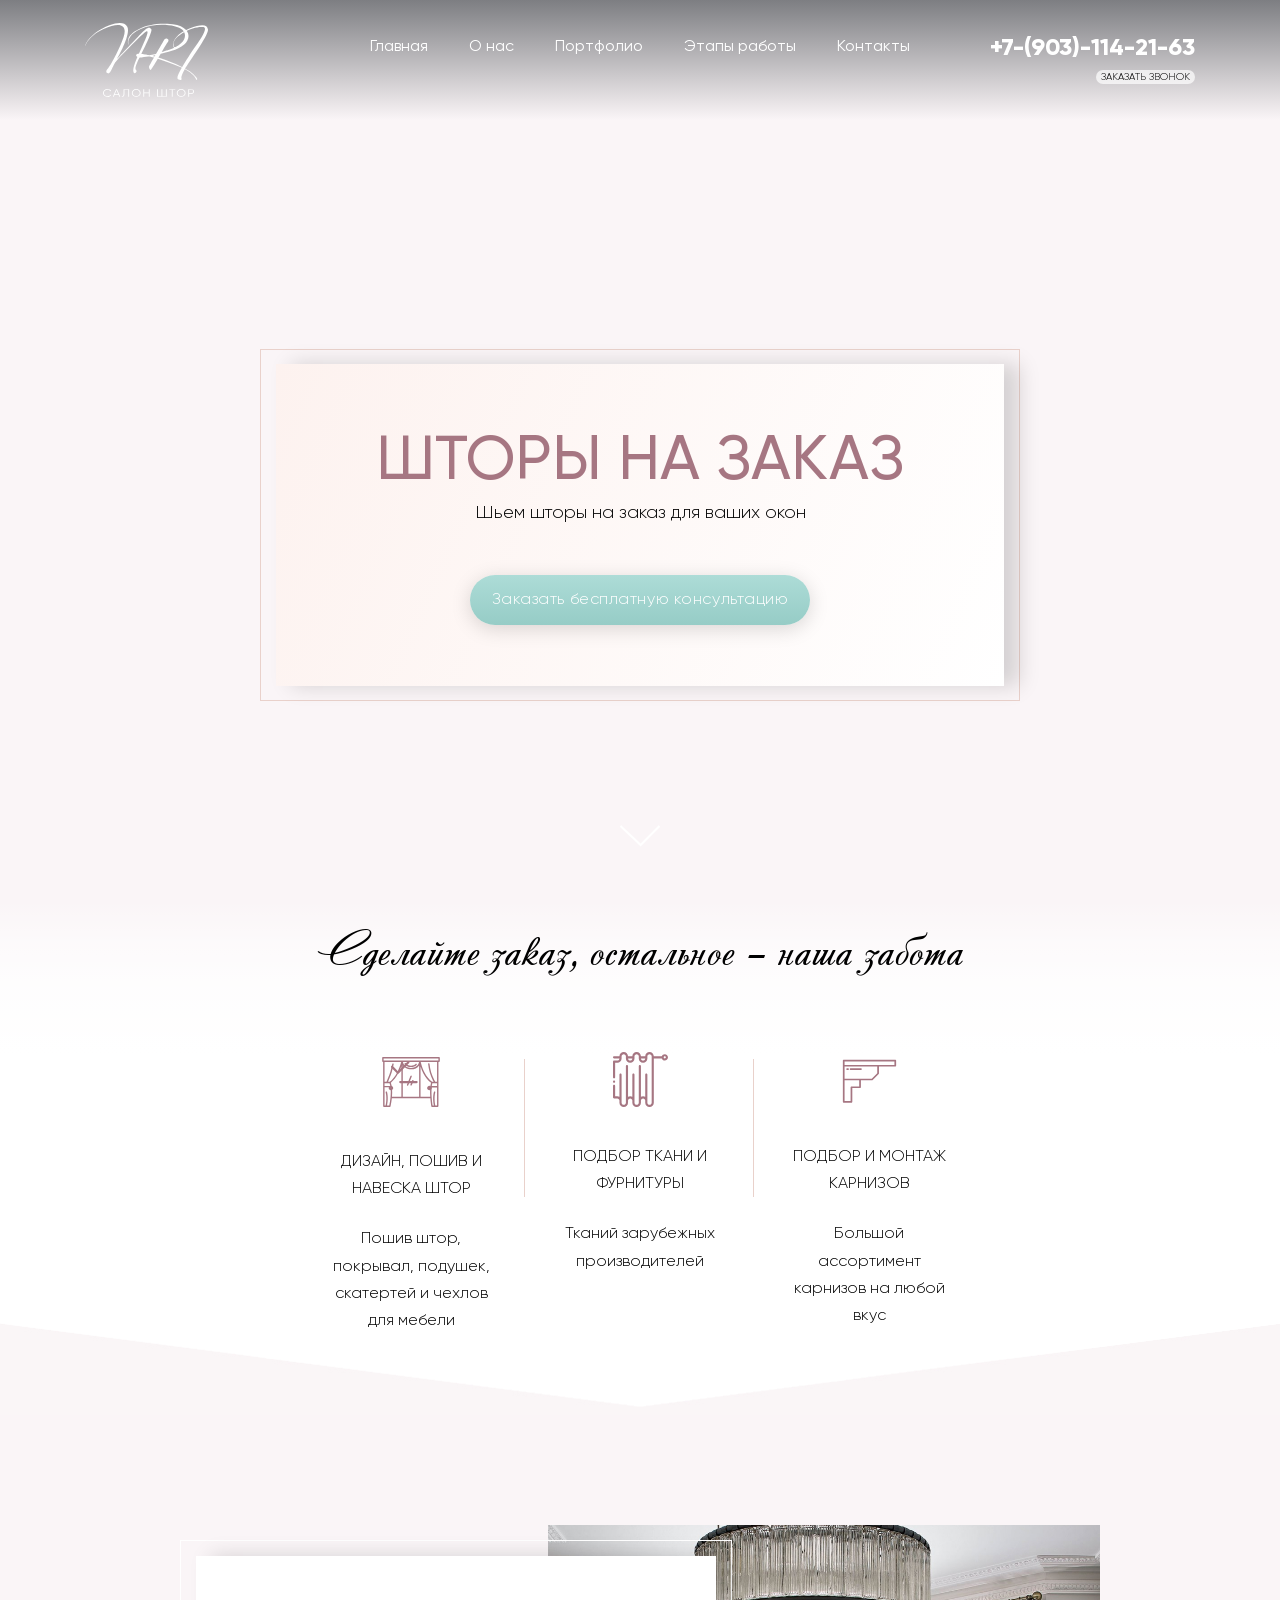
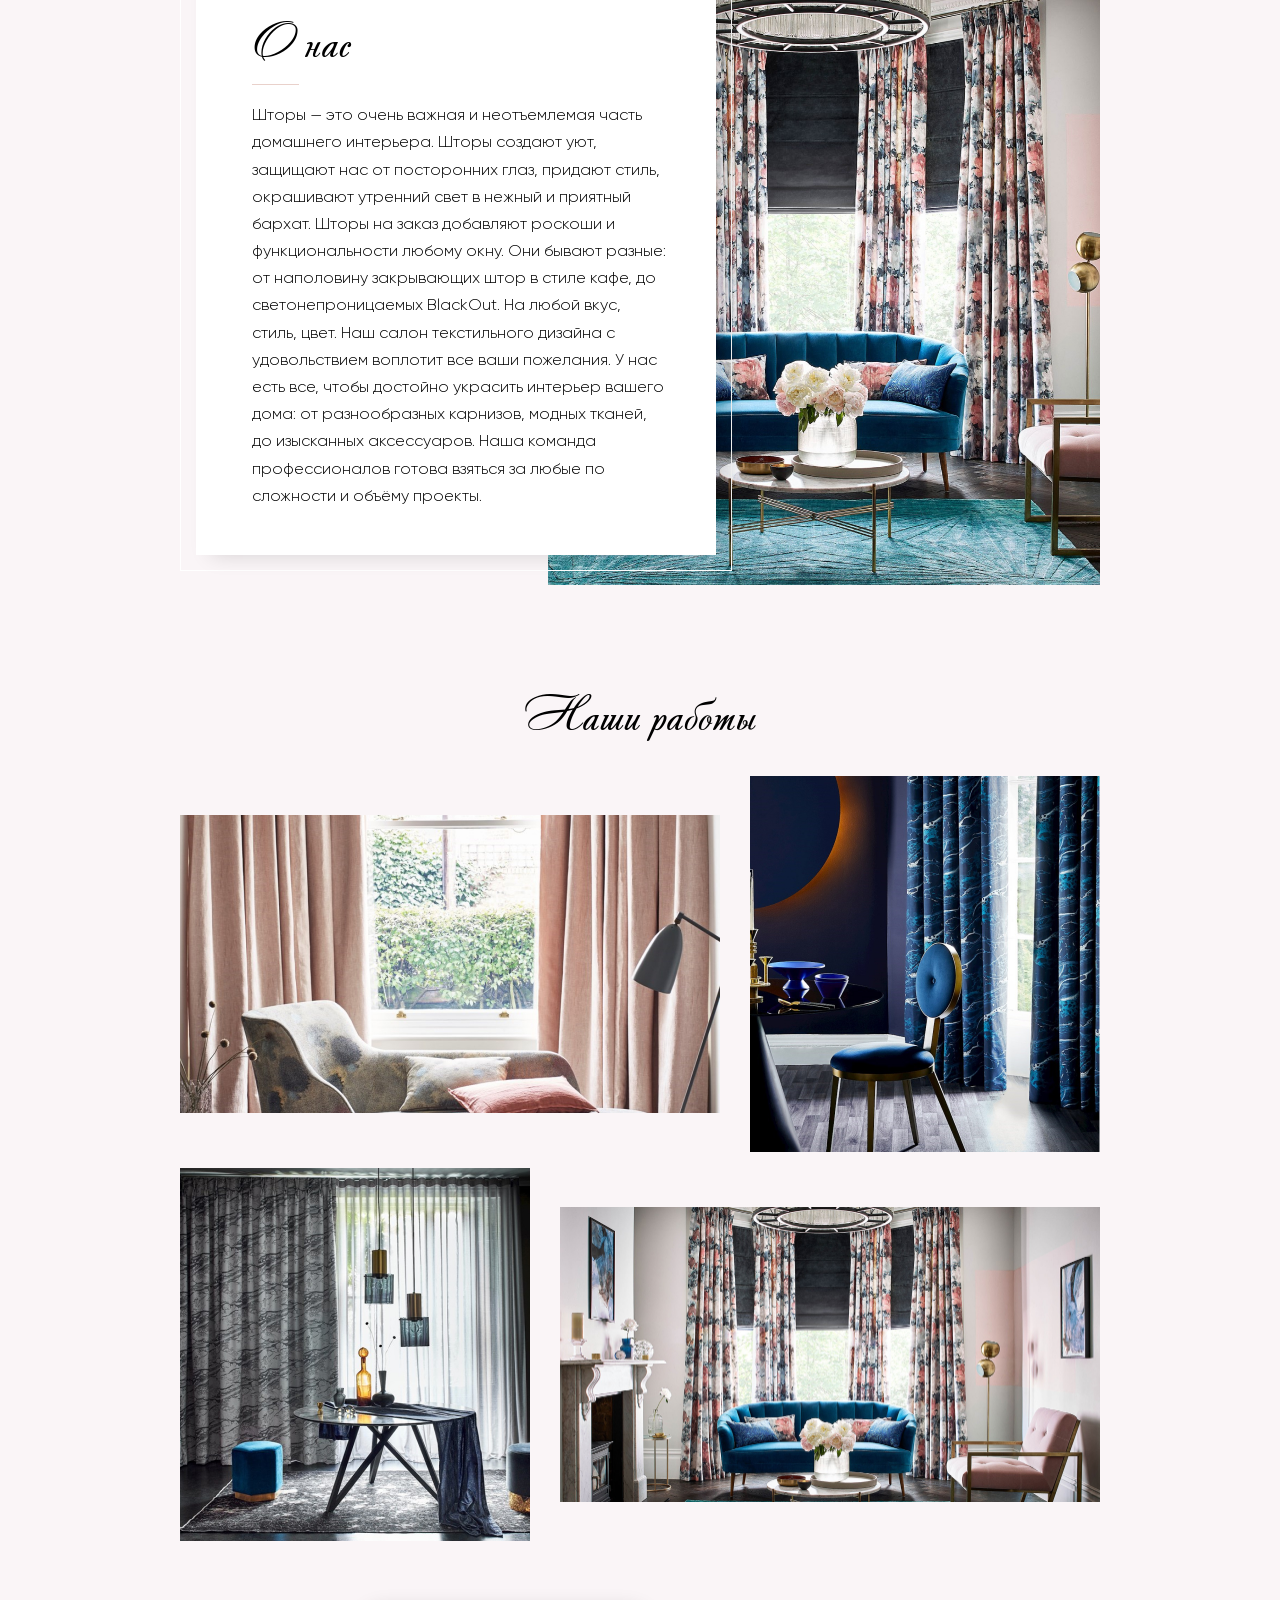
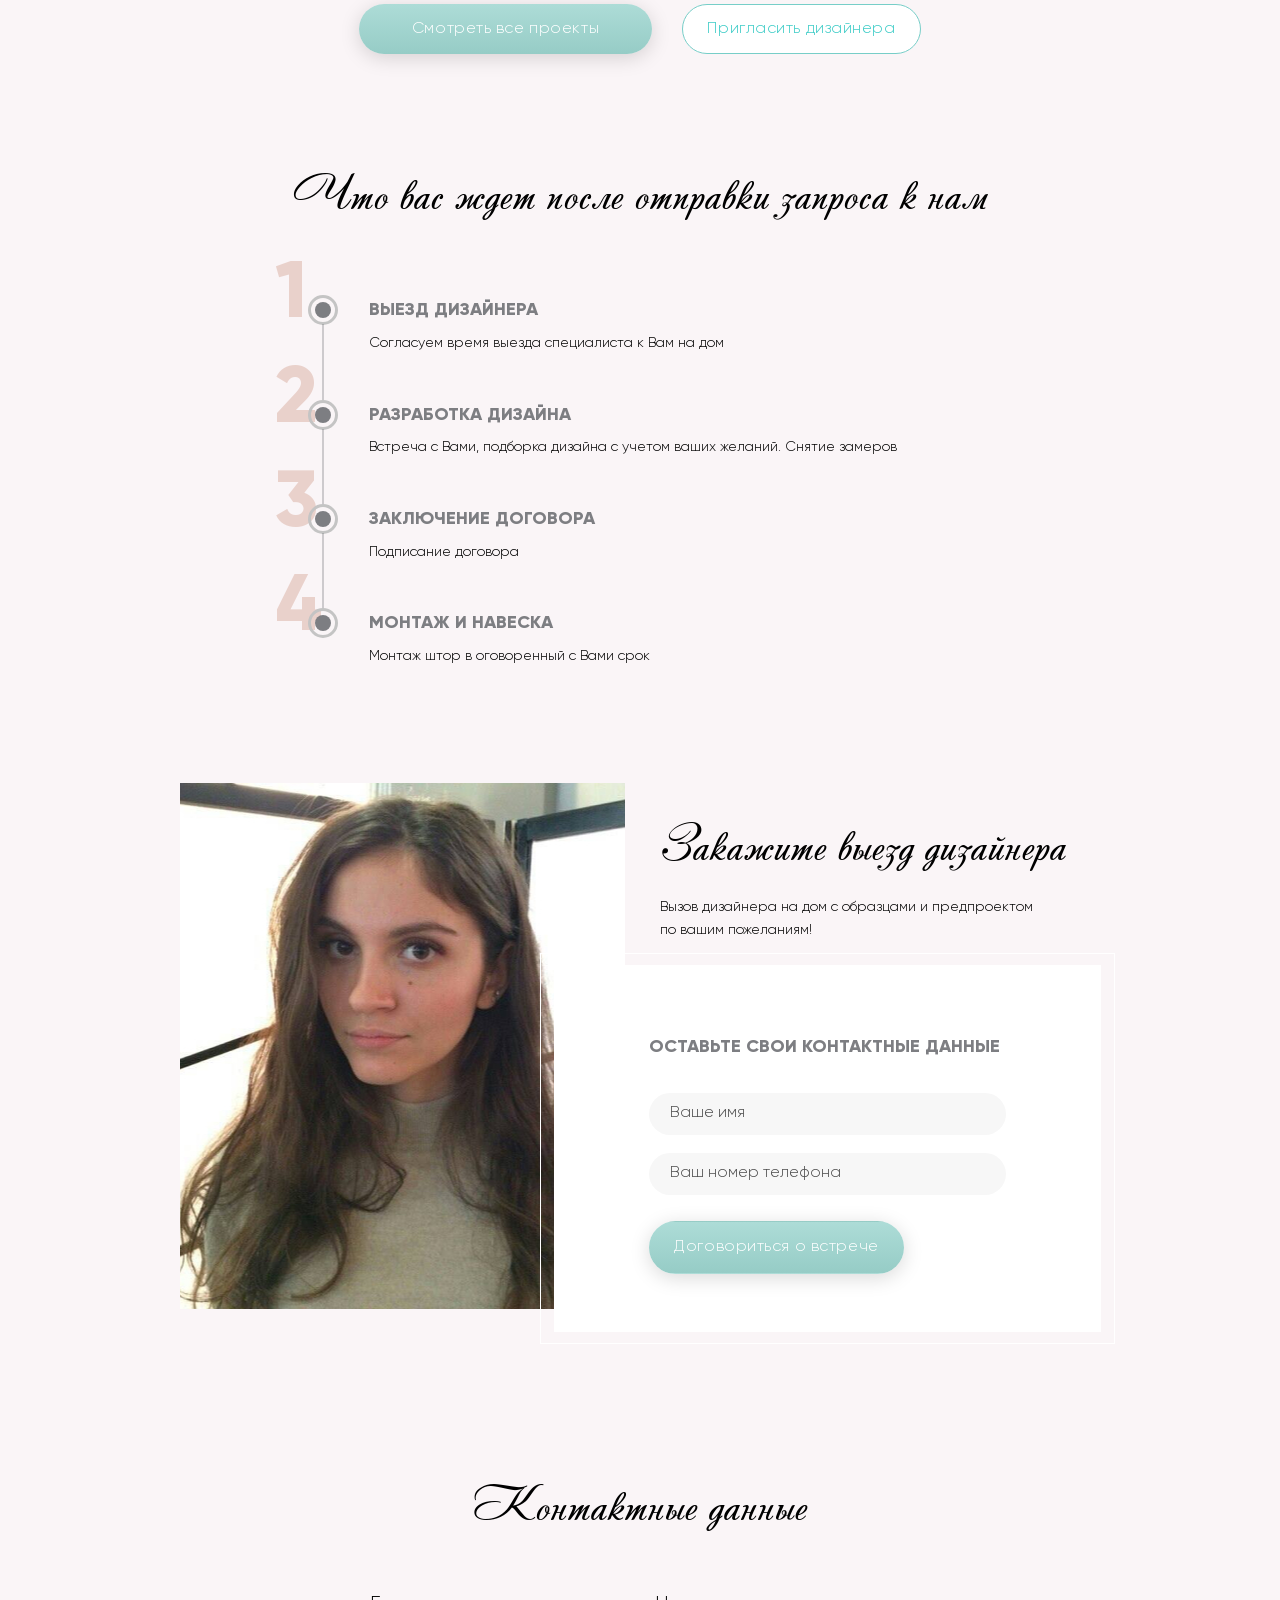
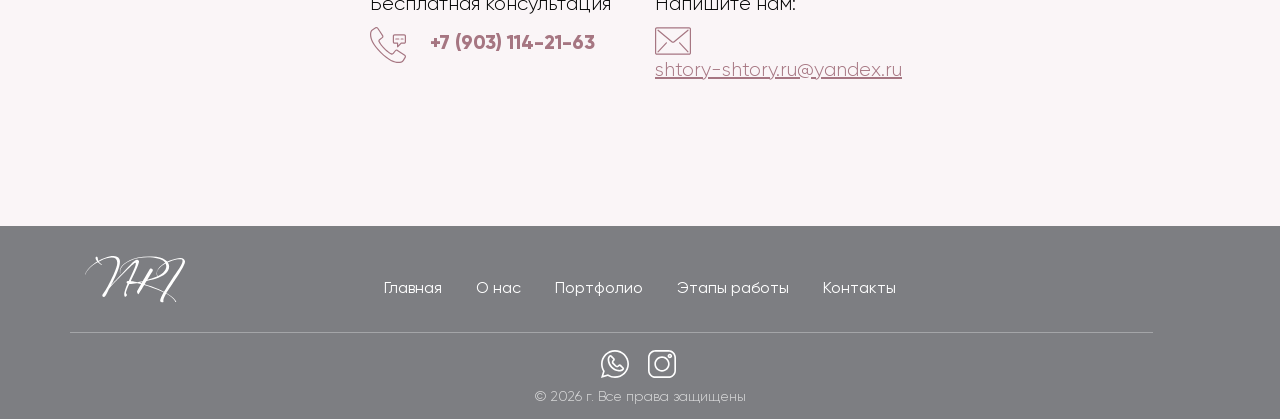
==== commit 5ba7377a: "Renewed from gitlab origin" ====
--- a/index.html
+++ b/index.html
@@ -1,586 +1,588 @@
-<!DOCTYPE html>
-<html lang="ru">
-<head>
-    <meta charset="UTF-8">
-    <meta name="viewport" content="width=device-width, initial-scale=1.0">
-    <meta http-equiv="X-UA-Compatible" content="ie=edge">
-    <title>Салон штор</title>
-
-    <!-- Yandex.Metrika counter -->
-        <script type="text/javascript" >
-            (function(m,e,t,r,i,k,a){m[i]=m[i]||function(){(m[i].a=m[i].a||[]).push(arguments)};
-            m[i].l=1*new Date();k=e.createElement(t),a=e.getElementsByTagName(t)[0],k.async=1,k.src=r,a.parentNode.insertBefore(k,a)})
-            (window, document, "script", "https://mc.yandex.ru/metrika/tag.js", "ym");
-        
-            ym(56782099, "init", {
-                clickmap:true,
-                trackLinks:true,
-                accurateTrackBounce:true,
-                webvisor:true
-            });
-        </script>
-        <noscript><div><img src="https://mc.yandex.ru/watch/56782099" style="position:absolute; left:-9999px;" alt="" /></div></noscript>
-    <!-- /Yandex.Metrika counter -->
-
-    <!-- Google Tag Manager -->
-        <script>(function(w,d,s,l,i){w[l]=w[l]||[];w[l].push({'gtm.start':
-        new Date().getTime(),event:'gtm.js'});var f=d.getElementsByTagName(s)[0],
-        j=d.createElement(s),dl=l!='dataLayer'?'&l='+l:'';j.async=true;j.src=
-        'https://www.googletagmanager.com/gtm.js?id='+i+dl;f.parentNode.insertBefore(j,f);
-        })(window,document,'script','dataLayer','GTM-M7LZ7LJ');</script>
-    <!-- End Google Tag Manager -->
-
-    <link rel="stylesheet" href="./css/libs/bootstrap.min.css">
-    <link rel="stylesheet" href="./css/libs/jquery.fancybox.min.css">
-    <link rel="stylesheet" href="./css/libs/slick.css">
-    <link rel="stylesheet" href="./css/bundle.min.css">
-</head>
-<body>    
-    <!-- Google Tag Manager (noscript) -->
-        <noscript><iframe src="https://www.googletagmanager.com/ns.html?id=GTM-M7LZ7LJ"
-            height="0" width="0" style="display:none;visibility:hidden"></iframe></noscript>
-    <!-- End Google Tag Manager (noscript) -->
-    <div class="parallax">
-        <div class="parallax-window" data-parallax="scroll" data-image-src="https://i.artfile.me/wallpaper/05-06-2014/3000x2000/interer-spalnya-podushki-krovat-dizajn-833245.jpg">
-            <div class="parallax__bg"></div>
-        </div>
-        <div class="parallax__layer parallax__layer--back">
-            <header class="header">
-                <div class="header__inner container">
-                    <div class="row">
-                        <div class="col-3 d-none d-md-block header__logo-block">
-                            <a class="header__logo">
-                                <svg class="header__logo-nri" width="123" height="57" viewBox="0 0 123 57" fill="none" xmlns="http://www.w3.org/2000/svg">
-                                    <path d="M0 24.2143C0 24.2143 1.68908 13.9047 18.6275 5.99997C24.5988 3.21425 29.333 1.88092 32.8063 1.88092C37.3502 1.88092 39.6816 4.14283 39.6816 8.30949C39.6816 9.97616 39.3009 11.9285 38.5397 14.1904C34.4478 26.3333 24.9794 43.4285 22.7194 45.8333C21.7202 46.9047 21.292 47.8333 21.292 48.5714C21.292 49.5 21.9581 50.119 23.0049 50.3571C23.1238 50.3809 23.2428 50.4047 23.3379 50.4047C25.0508 50.4047 26.1213 47.3809 28.31 43.0952C30.6414 38.5 30.4987 39.2619 33.1631 36.0952C35.8514 32.9047 57.8095 10.2381 61.2115 8.47616C61.5207 8.30949 61.7824 8.23806 61.9727 8.23806C62.3772 8.23806 62.5437 8.54759 62.5437 9.14283C62.5437 11.3571 59.903 17.3809 57.1672 23.4523C53.789 30.9762 48.246 42.2619 48.246 47.3095C48.246 47.5238 48.246 47.7381 48.2697 47.9523C48.4601 49.5714 49.0548 50.1428 49.6734 50.1428C50.5774 50.1428 51.6003 48.8809 51.6003 48.0238C51.6003 47.8095 51.529 47.619 51.3862 47.4762C50.8391 46.9523 50.4346 46.3571 50.4346 45.2857C50.4346 44.1904 50.8628 42.5476 52.0048 39.9047C54.1459 34.9523 66.469 11.5238 66.469 6.88092C66.469 6.61902 66.4214 6.42854 66.3501 6.28568C65.7078 5.23806 64.9941 4.69045 64.0663 4.69045C62.2582 4.69045 59.7127 6.73806 55.6208 10.9285C49.4117 17.3095 31.8309 36.0952 31.8309 36.0952C31.8309 36.0952 43.0122 16.9285 43.0122 7.14283C43.0122 5.78568 42.7743 4.59521 42.2747 3.66664C40.8235 1.02378 38.0877 -3.05176e-05 34.8284 -3.05176e-05C28.8334 -3.05176e-05 21.0303 3.38092 15.963 6.21426C8.20752 10.5476 0 18.7143 0 24.0238V24.2143Z" fill="white"/>
-                                    <path d="M43.6292 21.6428C43.6292 21.6428 43.2962 20.7857 43.2962 19.4285C43.2962 16.3809 44.9615 10.7143 55.6907 5.90473C62.3519 2.90473 69.9647 1.69045 76.8875 1.69045C86.1894 1.69045 94.3018 3.85711 97.3706 6.71426C99.0359 8.26187 99.9875 10.3095 99.9875 12.5476C99.9875 17.5476 95.2058 23.5476 82.7636 27.3095C82.7636 27.3095 79.4331 28.2381 76.6734 29.0714C78.6004 25.7857 79.1952 24.7381 80.8842 22.0238C81.6931 20.7143 83.5011 18.7619 83.5011 17.3571C83.5011 17.0476 83.4298 16.7619 83.2156 16.5238C82.4782 15.6666 81.812 15.3809 81.2173 15.3809C80.2181 15.3809 79.552 16.1904 79.552 16.1904C78.6718 17.6428 74.6751 24.5476 70.9638 31.0714C70.0122 31.2381 68.799 31.4762 67.205 31.7857C65.9204 32.0476 64.9926 32.1428 64.1837 32.1428C61.9237 32.1428 60.7104 31.3333 55.7621 30.8095C55.2149 30.7619 54.7153 30.7381 54.2871 30.7381C51.9557 30.7381 51.0993 31.4523 51.0993 32.2619C51.0993 33.1666 52.1936 34.1904 53.502 34.4047C53.8113 34.4523 54.1444 34.4762 54.5012 34.4762C57.0705 34.4762 60.639 33.3809 63.3748 33.3809H63.7793C64.6833 33.4285 66.5151 33.8333 68.9893 34.5238C66.3248 39.2381 64.1599 43.1428 64.041 43.5714C64.0172 43.6666 63.9934 43.7857 63.9934 43.9047C63.9934 45.0714 65.1353 46.8571 65.6825 46.9285C66.0155 46.9285 69.3223 41.5 72.7957 35.6428C79.0286 37.5714 87.5216 40.5952 95.8005 44.1666C109.979 50.2857 111.193 56.619 111.312 56.6428C111.312 56.6428 111.454 56.6904 111.621 56.6904C111.859 56.6904 112.144 56.5952 112.144 56.2142C112.144 56.0714 112.097 55.8571 111.978 55.5952C111.383 54.1666 108.219 50.7857 103.865 47.8571C99.4879 44.9523 89.3297 40.0714 81.4076 37.2619C78.3863 36.1904 75.6505 35.3095 73.3904 34.619C74.1755 33.2857 74.9605 31.9523 75.7218 30.6904C80.8604 29.4523 92.4461 27.3571 99.2025 21.5238C101.891 19.1904 103.508 16.0952 103.508 13C103.508 7.16664 97.7037 1.3333 82.3116 0.738065C81.2411 0.690447 80.1943 0.690446 79.1714 0.690446C57.808 0.690446 47.9114 9.19044 45.1042 12.5476C43.4389 14.5238 42.8917 17.0238 42.8917 18.9285C42.8917 20.3809 43.2248 21.4762 43.6292 21.6428ZM70.3929 32.0714L69.584 33.4762C68.2518 33.0952 67.4667 32.9047 67.4667 32.9047L70.3929 32.0714Z" fill="white"/>
-                                    <path d="M91.0026 26.0238C91.0026 26.0238 91.3594 25.7143 91.3594 25.2857C91.3594 25.0952 91.3118 24.9047 91.1215 24.6904C90.836 24.3809 89.1945 24.3095 88.9804 23.8333C88.6236 23.0238 88.457 22.1904 88.457 21.3571C88.457 12.7381 106.395 3.92854 116.315 3.92854C117.076 3.92854 117.79 3.97616 118.456 4.09521C119.503 4.26187 119.979 4.95235 119.979 6.02378C119.979 8.61902 117.29 13.3809 113.96 18.2619C109.701 24.5476 92.4538 49.119 92.4538 55.0714C92.4538 55.6666 92.6203 56.0714 93.0009 56.2619C94.1428 56.8095 94.9041 57 95.4513 57C96.3791 57 96.5456 56.3809 96.5456 55.9523C96.5456 55.7619 96.498 55.5952 96.498 55.5952C96.498 55.5952 96.3553 55.4047 96.3553 54.8333C96.3553 53.7381 96.8549 51.3333 99.6383 46.4047C103.825 38.9523 123 12.9047 123 6.92854C123 6.80949 123 6.69044 122.976 6.59521C122.548 3.78568 120.788 2.30949 117.29 2.30949C114.317 2.30949 110.106 3.38092 104.396 5.5714C92.0017 10.3333 88.5284 17.3095 88.0526 21.119C88.0288 21.3571 88.005 21.5952 88.005 21.8333C88.005 25.0952 91.0026 26.0238 91.0026 26.0238Z" fill="white"/>
-                                </svg>
-                                <svg class="header__logo-text" width="91" height="8" viewBox="0 0 91 8" fill="none" xmlns="http://www.w3.org/2000/svg">
-                                    <path d="M4.4781 7.99997C3.17656 7.99997 2.10686 7.61323 1.269 6.83975C0.422999 6.0589 0 5.11231 0 3.99997C0 2.88763 0.422999 1.94104 1.269 1.16019C2.10686 0.38671 3.17656 -3.05176e-05 4.4781 -3.05176e-05C5.25902 -3.05176e-05 5.97893 0.173082 6.63784 0.519306C7.29674 0.858165 7.80922 1.31857 8.17528 1.90052L7.41876 2.29831C7.15032 1.82686 6.75172 1.45117 6.22297 1.17124C5.69422 0.891314 5.1126 0.75135 4.4781 0.75135C3.40433 0.75135 2.53393 1.06443 1.86689 1.69058C1.19172 2.32409 0.854133 3.09389 0.854133 3.99997C0.854133 4.90605 1.19172 5.67584 1.86689 6.30936C2.53393 6.93551 3.40433 7.24859 4.4781 7.24859C5.1126 7.24859 5.69422 7.10863 6.22297 6.8287C6.75172 6.54877 7.15032 6.17308 7.41876 5.70163L8.17528 6.08837C7.82549 6.67032 7.31708 7.13441 6.65004 7.48063C5.983 7.82686 5.25902 7.99997 4.4781 7.99997Z" fill="white"/>
-                                    <path d="M17.27 7.86737H16.367L15.5739 5.96682H11.5229L10.7298 7.86737H9.82682L13.1091 0.132566H13.9877L17.27 7.86737ZM13.5484 1.09389L11.8279 5.23754H15.2689L13.5484 1.09389Z" fill="white"/>
-                                    <path d="M18.7938 7.86737V7.18229C19.3876 7.25595 19.831 7.09021 20.1238 6.68505C20.4248 6.2799 20.5753 5.52851 20.5753 4.43091V0.132566H26.1149V7.86737H25.2608V0.861848H21.4294V4.45301C21.4294 5.15282 21.3684 5.73846 21.2464 6.20991C21.1244 6.68137 20.9413 7.03864 20.6973 7.28174C20.4614 7.52483 20.1889 7.69058 19.8798 7.77897C19.5788 7.86737 19.2168 7.89684 18.7938 7.86737Z" fill="white"/>
-                                    <path d="M36.3562 6.83975C35.502 7.61323 34.4567 7.99997 33.2203 7.99997C31.9838 7.99997 30.9385 7.61323 30.0844 6.83975C29.2302 6.05153 28.8032 5.10494 28.8032 3.99997C28.8032 2.88763 29.2302 1.94472 30.0844 1.17124C30.9385 0.390393 31.9838 -3.05176e-05 33.2203 -3.05176e-05C34.4567 -3.05176e-05 35.502 0.390393 36.3562 1.17124C37.2103 1.94472 37.6374 2.88763 37.6374 3.99997C37.6374 5.10494 37.2103 6.05153 36.3562 6.83975ZM29.6573 3.99997C29.6573 4.91341 29.999 5.68321 30.6823 6.30936C31.3656 6.93551 32.2116 7.24859 33.2203 7.24859C34.229 7.24859 35.075 6.93551 35.7583 6.30936C36.4416 5.68321 36.7832 4.91341 36.7832 3.99997C36.7832 3.09389 36.4416 2.32778 35.7583 1.70163C35.075 1.06811 34.229 0.75135 33.2203 0.75135C32.2116 0.75135 31.3656 1.06811 30.6823 1.70163C29.999 2.32778 29.6573 3.09389 29.6573 3.99997Z" fill="white"/>
-                                    <path d="M45.8091 3.52483V0.132566H46.6632V7.86737H45.8091V4.25411H41.1724V7.86737H40.3182V0.132566H41.1724V3.52483H45.8091Z" fill="white"/>
-                                    <path d="M62.888 7.13809V0.132566H63.7421V7.86737H54.1026V0.132566H54.9567V7.13809H58.4953V0.132566H59.3494V7.13809H62.888Z" fill="white"/>
-                                    <path d="M66.1849 0.132566H72.2858V0.861848H69.6624V7.86737H68.8083V0.861848H66.1849V0.132566Z" fill="white"/>
-                                    <path d="M81.303 6.83975C80.4489 7.61323 79.4036 7.99997 78.1671 7.99997C76.9307 7.99997 75.8854 7.61323 75.0312 6.83975C74.1771 6.05153 73.75 5.10494 73.75 3.99997C73.75 2.88763 74.1771 1.94472 75.0312 1.17124C75.8854 0.390393 76.9307 -3.05176e-05 78.1671 -3.05176e-05C79.4036 -3.05176e-05 80.4489 0.390393 81.303 1.17124C82.1571 1.94472 82.5842 2.88763 82.5842 3.99997C82.5842 5.10494 82.1571 6.05153 81.303 6.83975ZM74.6042 3.99997C74.6042 4.91341 74.9458 5.68321 75.6291 6.30936C76.3124 6.93551 77.1584 7.24859 78.1671 7.24859C79.1758 7.24859 80.0218 6.93551 80.7051 6.30936C81.3884 5.68321 81.7301 4.91341 81.7301 3.99997C81.7301 3.09389 81.3884 2.32778 80.7051 1.70163C80.0218 1.06811 79.1758 0.75135 78.1671 0.75135C77.1584 0.75135 76.3124 1.06811 75.6291 1.70163C74.9458 2.32778 74.6042 3.09389 74.6042 3.99997Z" fill="white"/>
-                                    <path d="M85.2651 0.132566H88.3156C89.0802 0.132566 89.7188 0.36461 90.2313 0.828699C90.7438 1.29279 91 1.87106 91 2.56351C91 3.25595 90.7438 3.83422 90.2313 4.29831C89.7188 4.7624 89.0802 4.99444 88.3156 4.99444H86.1192V7.86737H85.2651V0.132566ZM86.1192 4.26516H88.3156C88.8443 4.26516 89.2795 4.10678 89.6212 3.79002C89.971 3.47327 90.1459 3.06443 90.1459 2.56351C90.1459 2.06995 89.971 1.66479 89.6212 1.34804C89.2795 1.02391 88.8443 0.861848 88.3156 0.861848H86.1192V4.26516Z" fill="white"/>
-                                </svg>
-                            </a>
-                        </div>
-                        <div class="col-lg-6 d-none d-lg-block header__nav-block">
-                            <nav class="header__nav">
-                                <ul class="header__nav-list">
-                                    <li class="header__nav-item">
-                                        <a href="index.html" class="header__nav-link">Главная</a>
-                                    </li>
-                                    <li class="header__nav-item">
-                                        <a href="#about" class="header__nav-link smooth-scroll">О нас</a>
-                                    </li>
-                                    <li class="header__nav-item">
-                                        <a href="portfolio.html" class="header__nav-link">Портфолио</a>
-                                    </li>
-                                    <li class="header__nav-item">
-                                        <a href="#steps" class="header__nav-link smooth-scroll">Этапы работы</a>
-                                    </li>
-                                    <li class="header__nav-item">
-                                        <a href="#contacts" class="header__nav-link smooth-scroll">Контакты</a>
-                                    </li>
-                                </ul>
-                            </nav>
-                        </div>
-                        <div class="col-lg-3 col-md-6 col-9 header__phone-block">
-                            <div class="header__phone">
-                                <a href="tel:+79854569331" class="header__phone-link">+7-(985)-456-93-31</a>
-                                <a href="#keep-in-touch" class="header__phone-btn fancy">Заказать звонок</a>
-                            </div>
-                        </div>
-                        <div class="col-3 d-lg-none text-right mobile-menu-block">
-                            <div class="mobile-menu__btn">
-                                <svg width="30" height="19" viewBox="0 0 30 19" fill="none" xmlns="http://www.w3.org/2000/svg">
-                                    <path d="M0.937478 2.42887H29.0625C29.58 2.42887 30 1.88474 30 1.21443C30 0.544021 29.58 0 29.0625 0H0.937478C0.420034 0 0 0.544021 0 1.21443C0 1.88484 0.420034 2.42887 0.937478 2.42887Z" fill="white"/>
-                                    <path d="M29.2428 8.19824H6.52642C6.10842 8.19824 5.76923 8.74236 5.76923 9.41267C5.76923 10.083 6.10848 10.6271 6.52642 10.6271H29.2428C29.6608 10.6271 30 10.083 30 9.41267C30 8.74236 29.6608 8.19824 29.2428 8.19824Z" fill="white"/>
-                                    <path d="M29.4231 16.396H12.1154C11.7969 16.396 11.5385 16.9401 11.5385 17.6104C11.5385 18.2808 11.7969 18.8249 12.1154 18.8249H29.4231C29.7416 18.8249 30 18.2807 30 17.6104C30 16.94 29.7416 16.396 29.4231 16.396Z" fill="white"/>
-                                </svg>
-                            </div>
-                        </div>
-                    </div>
-                </div>
-                <div class="mobile-menu">
-                    <div class="mobile-menu__inner">
-                        <div class="mobile-menu__title">Menu</div>
-                        <div class="mobile-menu__main">
-                            <nav class="mobile-menu__nav">
-                                <ul class="mobile-menu__list">
-                                    <li class="mobile-menu__item">
-                                        <a href="index.html" class="mobile-menu__link">Главная</a>
-                                    </li>
-                                    <li class="mobile-menu__item">
-                                        <a href="#about" class="mobile-menu__link mobile-menu__link--anchor">О нас</a>
-                                    </li>
-                                    <li class="mobile-menu__item">
-                                        <a href="portfolio.html" class="mobile-menu__link">Портфолио</a>
-                                    </li>
-                                    <li class="mobile-menu__item">
-                                        <a href="#steps" class="mobile-menu__link mobile-menu__link--anchor">Этапы работы</a>
-                                    </li>
-                                    <li class="mobile-menu__item">
-                                        <a href="#contacts" class="mobile-menu__link mobile-menu__link--anchor">Контакты</a>
-                                    </li>
-                                </ul>
-                            </nav>
-                            <a href="order.html" class="btn btn--white mobile-menu__order">Оформить заявку</a>
-                        </div>
-                        <a href="tel:+79854569331" class="mobile-menu__phone-link">+7-(985)-456-93-31</a>
-                        <div class="mobile-menu__soc">
-                            <a href="#" class="mobile-menu__soc-link">
-                                <svg xmlns="http://www.w3.org/2000/svg" width="28" height="28" viewBox="0 0 28 28" fill="none">
-                                    <path d="M6.77195 26.0017C8.93539 27.3033 11.4089 27.9896 13.9502 27.9896C21.6519 27.9902 28 21.7055 28 13.9951C28 6.29289 21.6606 0 13.9502 0C6.26391 0 0.00984375 6.27813 0.00984375 13.9951C0.00984375 16.5703 0.696172 19.063 1.99773 21.228L0 28L6.77195 26.0017ZM1.65047 13.9951C1.65047 7.18266 7.16844 1.64008 13.9508 1.64008C20.7933 1.64008 26.3605 7.18266 26.3605 13.9951C26.3605 20.8075 20.7933 26.3501 13.9508 26.3501C11.5965 26.3501 9.30836 25.6829 7.33469 24.4212L7.01914 24.22L2.42594 25.5752L3.78109 20.982L3.57984 20.667C2.31711 18.6922 1.65047 16.3855 1.65047 13.9951Z" fill="white"></path>
-                                    <path d="M6.81565 11.416C7.08636 12.8385 7.89081 15.5745 10.2314 17.9156C12.5721 20.2568 15.3086 21.0613 16.7316 21.332C18.3607 21.6421 20.7511 21.6891 21.9198 20.5204L22.5711 19.8691C22.8998 19.5404 23.0808 19.1029 23.0808 18.6381C23.0808 18.1732 22.8998 17.7357 22.5711 17.4071L19.9664 14.8023C19.6371 14.4731 19.2002 14.2926 18.7353 14.2926C18.2705 14.2926 17.833 14.4736 17.5043 14.8023L16.853 15.4536C16.4554 15.8512 15.7046 15.8528 15.3037 15.4585L12.7055 12.7515C12.7017 12.7477 12.6978 12.7433 12.694 12.7395C12.2953 12.3408 12.2953 11.6928 12.694 11.2941L13.3453 10.6428C14.0262 9.9619 14.0262 8.86104 13.3453 8.18073L10.7406 5.57596C10.0619 4.89729 8.95721 4.89729 8.27854 5.57596L7.62721 6.22729C6.69425 7.16026 6.38362 9.14869 6.81565 11.416ZM8.78659 7.38776C9.47018 6.72002 9.43354 6.7069 9.50901 6.7069C9.53472 6.7069 9.56096 6.71674 9.5801 6.73643C12.3249 9.49596 12.2144 9.33354 12.2144 9.41284C12.2144 9.44018 12.2046 9.46479 12.1849 9.48393L11.5335 10.1353C10.4967 11.1721 10.4923 12.851 11.527 13.8928L14.1268 16.6015C14.1307 16.6053 14.1345 16.6092 14.1389 16.6135C15.1757 17.6504 16.9722 17.6537 18.0124 16.6135L18.6637 15.9622C18.7031 15.9228 18.7671 15.9228 18.8064 15.9622C21.5512 18.7212 21.4407 18.5593 21.4407 18.6381C21.4407 18.666 21.4309 18.69 21.4112 18.7092L20.7599 19.3605C20.3136 19.8067 18.8923 20.0736 17.0384 19.7209C15.8008 19.4852 13.4219 18.7863 11.3914 16.7563C9.36081 14.7263 8.66245 12.3468 8.42675 11.1092C8.07346 9.25533 8.34034 7.83401 8.78659 7.38776Z" fill="white"></path>
-                                </svg>
-                                <span class="mobile-menu__soc-text">Связаться в Whatsapp</span>
-                            </a>
-                            <a href="#" class="mobile-menu__soc-link">
-                                <svg xmlns="http://www.w3.org/2000/svg" width="28" height="28" viewBox="0 0 28 28" fill="none">
-                                    <path d="M20.4209 0H7.57914C3.39992 0 0 3.39992 0 7.57914V20.4209C0 24.6001 3.39992 28 7.57914 28H20.4209C24.6001 28 28 24.6001 28 20.4209V7.57914C28 3.39992 24.6001 0 20.4209 0ZM26.3583 20.4209C26.3583 23.695 23.6945 26.3583 20.4203 26.3583H7.57914C4.305 26.3583 1.64117 23.6945 1.64117 20.4209V7.57914C1.64117 4.305 4.305 1.64117 7.57914 1.64117H20.4209C23.695 1.64117 26.3583 4.305 26.3583 7.57914V20.4209Z" fill="white"></path>
-                                    <path d="M14 6.34375C9.77813 6.34375 6.34375 9.77813 6.34375 14C6.34375 18.2219 9.77813 21.6562 14 21.6562C18.2219 21.6562 21.6562 18.2219 21.6562 14C21.6562 9.77813 18.2219 6.34375 14 6.34375ZM14 20.0145C10.6838 20.0145 7.98547 17.3162 7.98547 14C7.98547 10.6838 10.6838 7.98547 14 7.98547C17.3162 7.98547 20.0145 10.6838 20.0145 14C20.0145 17.3162 17.3162 20.0145 14 20.0145Z" fill="white"></path>
-                                    <path d="M21.839 3.62524C20.5915 3.62524 19.5765 4.64025 19.5765 5.88767C19.5765 7.13509 20.591 8.15009 21.839 8.15009C23.0869 8.15009 24.1014 7.13509 24.1014 5.88767C24.1014 4.64025 23.0869 3.62524 21.839 3.62524ZM21.839 6.50783C21.4966 6.50783 21.2183 6.22947 21.2183 5.88712C21.2183 5.54478 21.4966 5.26642 21.839 5.26642C22.1813 5.26642 22.4602 5.54478 22.4602 5.88712C22.4602 6.22947 22.1819 6.50783 21.839 6.50783Z" fill="white"></path>
-                                </svg>
-                                <span class="mobile-menu__soc-text">Instagram</span>
-                            </a>
-                            <a href="#" class="mobile-menu__soc-link">
-                                <svg xmlns="http://www.w3.org/2000/svg" width="28" height="28" viewBox="0 0 28 28" fill="none">
-                                    <path d="M4.10156 28H13.2344V18.0469H9.95312V14.7656H13.2344V10.6641C13.2344 8.40219 15.0741 6.5625 17.3359 6.5625H21.4375V9.84375H18.1562C17.2517 9.84375 16.5156 10.5798 16.5156 11.4844V14.7656H21.2893L20.7424 18.0469H16.5156V28H23.8984C26.1603 28 28 26.1603 28 23.8984V4.10156C28 1.83969 26.1603 0 23.8984 0H4.10156C1.83969 0 0 1.83969 0 4.10156V23.8984C0 26.1603 1.83969 28 4.10156 28ZM1.64062 4.10156C1.64062 2.74477 2.74477 1.64062 4.10156 1.64062H23.8984C25.2552 1.64062 26.3594 2.74477 26.3594 4.10156V23.8984C26.3594 25.2552 25.2552 26.3594 23.8984 26.3594H18.1562V19.6875H22.1326L23.2263 13.125H18.1562V11.4844H23.0781V4.92188H17.3359C14.1695 4.92188 11.5938 7.49766 11.5938 10.6641V13.125H8.3125V19.6875H11.5938V26.3594H4.10156C2.74477 26.3594 1.64062 25.2552 1.64062 23.8984V4.10156Z" fill="white"></path>
-                                </svg>
-                                <span class="mobile-menu__soc-text">Facebook</span>
-                            </a>
-                        </div>
-                        <a href="#" class="mobile-menu__close">
-                            <svg xmlns="http://www.w3.org/2000/svg" width="15" height="15" viewBox="0 0 15 15" fill="none">
-                                <path d="M0 2.35294L2.35294 0L7.35294 5L12.3529 0L15 2.35294L10 7.35294L15 12.3529L12.3529 15L7.35294 10L2.35294 15L0 12.3529L5 7.35294L0 2.35294Z" fill="white" fill-opacity="0.7"/>
-                            </svg>
-                        </a>
-                    </div>
-                </div>
-            </header>
-            <main class="main">
-                <div class="wrapper">
-                    <section class="main__top">
-                        <div class="main__banner">
-                            <div class="stroke main__title-stroke">
-                                <div class="stroke__inner main__title-block">
-                                    <div class="main__logo d-md-none">
-                                        <svg width="86" height="45" viewBox="0 0 86 45" fill="none" xmlns="http://www.w3.org/2000/svg">
-                                            <path d="M0 19.0816C0 19.0816 1.18099 11.0374 13.0241 4.8696C17.1991 2.69599 20.5092 1.65564 22.9377 1.65564C26.1148 1.65564 27.7448 3.42053 27.7448 6.67165C27.7448 7.9721 27.4787 9.49548 26.9464 11.2604C24.0855 20.7351 17.4653 34.074 15.8851 35.9503C15.1865 36.7863 14.8871 37.5108 14.8871 38.0868C14.8871 38.8113 15.3528 39.2943 16.0847 39.4801C16.1679 39.4987 16.251 39.5173 16.3176 39.5173C17.5152 39.5173 18.2637 37.1579 19.794 33.8139C21.4241 30.2283 21.3243 30.8228 23.1872 28.352C25.0668 25.8625 40.4197 8.17646 42.7983 6.8017C43.0145 6.67165 43.1975 6.61592 43.3305 6.61592C43.6133 6.61592 43.7297 6.85743 43.7297 7.32188C43.7297 9.04961 41.8834 13.7498 39.9705 18.4872C37.6086 24.3577 33.7329 33.1636 33.7329 37.1021C33.7329 37.2693 33.7329 37.4365 33.7496 37.6037C33.8826 38.867 34.2985 39.3129 34.731 39.3129C35.363 39.3129 36.0783 38.3283 36.0783 37.6595C36.0783 37.4923 36.0284 37.3436 35.9286 37.2322C35.546 36.8235 35.2632 36.359 35.2632 35.523C35.2632 34.6684 35.5626 33.3866 36.361 31.3244C37.8581 27.4602 46.4743 9.17966 46.4743 5.55698C46.4743 5.35262 46.441 5.204 46.3911 5.09254C45.942 4.27511 45.443 3.84782 44.7943 3.84782C43.5301 3.84782 41.7503 5.44551 38.8894 8.71521C34.548 13.6941 22.2558 28.352 22.2558 28.352C22.2558 28.352 30.0735 13.3968 30.0735 5.76134C30.0735 4.7024 29.9072 3.77351 29.5579 3.04897C28.5433 0.986834 26.6304 0.187988 24.3516 0.187988C20.1599 0.187988 14.7041 2.82604 11.1611 5.0368C5.73859 8.41797 0 14.7902 0 18.933V19.0816Z" fill="white"/>
-                                            <path d="M30.505 17.0752C30.505 17.0752 30.2721 16.4064 30.2721 15.3475C30.2721 12.9695 31.4365 8.54801 38.9382 4.79529C43.5956 2.45448 48.9184 1.50701 53.7588 1.50701C60.2625 1.50701 65.9346 3.1976 68.0803 5.42694C69.2446 6.63449 69.91 8.23219 69.91 9.9785C69.91 13.8798 66.5666 18.5615 57.8673 21.4968C57.8673 21.4968 55.5386 22.2213 53.6091 22.8715C54.9564 20.3078 55.3722 19.4904 56.5532 17.3725C57.1187 16.3507 58.3829 14.8273 58.3829 13.7312C58.3829 13.4897 58.333 13.2668 58.1833 13.081C57.6677 12.4122 57.2019 12.1893 56.7861 12.1893C56.0875 12.1893 55.6217 12.8209 55.6217 12.8209C55.0063 13.9542 52.2118 19.3417 49.617 24.4321C48.9516 24.5621 48.1033 24.7479 46.9889 24.9894C46.0907 25.1937 45.442 25.2681 44.8764 25.2681C43.2962 25.2681 42.4479 24.6364 38.9881 24.2277C38.6055 24.1905 38.2562 24.172 37.9568 24.172C36.3267 24.172 35.7279 24.7293 35.7279 25.3609C35.7279 26.0669 36.4931 26.8658 37.4079 27.033C37.6242 27.0701 37.857 27.0887 38.1065 27.0887C39.903 27.0887 42.398 26.2341 44.3109 26.2341H44.5936C45.2257 26.2713 46.5065 26.5871 48.2364 27.1258C46.3734 30.8043 44.8598 33.851 44.7766 34.1854C44.76 34.2597 44.7433 34.3526 44.7433 34.4455C44.7433 35.3558 45.5418 36.7492 45.9243 36.8049C46.1572 36.8049 48.4693 32.5691 50.8978 27.999C55.2558 29.5038 61.194 31.8632 66.9825 34.6499C76.8961 39.4244 77.7444 44.3661 77.8276 44.3846C77.8276 44.3846 77.9274 44.4218 78.0438 44.4218C78.2102 44.4218 78.4098 44.3475 78.4098 44.0502C78.4098 43.9388 78.3765 43.7716 78.2933 43.5672C77.8775 42.4525 75.6652 39.8145 72.6213 37.5294C69.5607 35.2629 62.4581 31.4545 56.9191 29.2623C54.8067 28.4263 52.8938 27.7389 51.3136 27.2002C51.8625 26.1598 52.4114 25.1194 52.9437 24.1348C56.5366 23.1688 64.6371 21.5339 69.3611 16.9823C71.2407 15.1617 72.3718 12.7466 72.3718 10.3315C72.3718 5.77991 68.3132 1.22835 57.5512 0.763901C56.8027 0.726746 56.0708 0.726746 55.3556 0.726746C40.4186 0.726746 33.499 7.35903 31.5363 9.9785C30.3719 11.5205 29.9893 13.4711 29.9893 14.9574C29.9893 16.0906 30.2222 16.9452 30.505 17.0752ZM49.2178 25.2123L48.6522 26.3084C47.7208 26.0112 47.1718 25.8626 47.1718 25.8626L49.2178 25.2123Z" fill="white"/>
-                                            <path d="M63.6278 20.4936C63.6278 20.4936 63.8773 20.252 63.8773 19.9176C63.8773 19.769 63.844 19.6204 63.711 19.4532C63.5114 19.2117 62.3637 19.156 62.214 18.7844C61.9645 18.1528 61.848 17.5025 61.848 16.8523C61.848 10.1271 74.3897 3.25333 81.326 3.25333C81.8582 3.25333 82.3572 3.29049 82.823 3.38338C83.5549 3.51342 83.8875 4.05218 83.8875 4.88818C83.8875 6.91316 82.0079 10.6287 79.6792 14.4372C76.7018 19.3417 64.6425 38.5141 64.6425 43.1585C64.6425 43.623 64.7589 43.9388 65.025 44.0874C65.8234 44.5147 66.3557 44.6633 66.7383 44.6633C67.387 44.6633 67.5034 44.1803 67.5034 43.8459C67.5034 43.6973 67.4702 43.5672 67.4702 43.5672C67.4702 43.5672 67.3704 43.4186 67.3704 42.9727C67.3704 42.1182 67.7197 40.2418 69.6658 36.3962C72.5933 30.5813 86 10.2572 86 5.59414C86 5.50125 86 5.40836 85.9834 5.33405C85.684 3.14186 84.4531 1.99004 82.0079 1.99004C79.9287 1.99004 76.9846 2.82604 72.9925 4.5352C64.3264 8.25077 61.8979 13.6941 61.5652 16.6665C61.5486 16.8523 61.532 17.0381 61.532 17.2239C61.532 19.769 63.6278 20.4936 63.6278 20.4936Z" fill="white"/>
-                                        </svg>
-                                    </div>
-                                    <h1 class="h1 h1--homepage">Шторы на заказ</h1>
-                                    <div class="main__subtitle">Шьем шторы на заказ для ваших окон</div>
-                                    <a href="#design" class="btn btn--tiffany smooth-scroll">Заказать бесплатную консультацию</a>
-                                </div>
-                            </div>
-                            <div class="main__arrow">
-                                <svg class="main__arrow-svg" width="41" height="22" viewBox="0 0 41 22" fill="none" xmlns="http://www.w3.org/2000/svg">
-                                    <path d="M1 1L21.1724 20L40 1" stroke="white" stroke-width="2"/>
-                                </svg>
-                            </div>
-                        </div>  
-                    </section>
-                    <section class="service">
-                        <div class="container service__inner">
-                            <div class="h2">Сделайте заказ, остальное – наша забота</div>
-                            <div class="service__items">
-                                <div class="service__item service__item-1">
-                                    <svg class="service__item-svg" width="60" height="60" viewBox="0 0 60 60" fill="none" xmlns="http://www.w3.org/2000/svg">
-                                        <path d="M57.8906 5.03906H2.10938C1.86082 5.03934 1.62253 5.1382 1.44677 5.31396C1.27102 5.48971 1.17215 5.72801 1.17188 5.97656V9.03621C1.17215 9.28477 1.27102 9.52306 1.44677 9.69881C1.62253 9.87457 1.86082 9.97343 2.10938 9.97371H2.14312V54.0234C2.1434 54.272 2.24227 54.5103 2.41802 54.686C2.59378 54.8618 2.83207 54.9607 3.08063 54.9609H8.82691C8.98488 54.961 9.13824 54.9078 9.26229 54.81C9.38634 54.7122 9.47385 54.5755 9.5107 54.4219C10.1121 51.7311 10.5575 49.0078 10.8446 46.2656H49.3385C49.7057 50.8214 50.3229 54.3428 50.3295 54.3793C50.358 54.5422 50.4431 54.6898 50.5697 54.7962C50.6964 54.9026 50.8564 54.9609 51.0218 54.9609H56.5119C56.7605 54.9607 56.9988 54.8618 57.1745 54.686C57.3503 54.5103 57.4491 54.272 57.4494 54.0234V9.97371H57.8906C58.1392 9.97343 58.3775 9.87457 58.5532 9.69881C58.729 9.52306 58.8278 9.28477 58.8281 9.03621V5.97656C58.8278 5.72801 58.729 5.48971 58.5532 5.31396C58.3775 5.1382 58.1392 5.03934 57.8906 5.03906ZM2.57812 6.44531H57.4219V8.56746H2.57812V6.44531ZM56.0432 31.1752V34.1016H50.8085C50.9315 33.1162 51.1125 32.1389 51.3509 31.1749L56.0432 31.1752ZM49.2361 44.86H39.5354V14.4741C40.3765 17.1135 41.3143 19.3852 42.3993 21.4282C44.426 25.2485 46.9871 28.3719 50.0157 30.72C49.1116 34.2086 48.8501 38.9599 49.2361 44.86ZM8.54531 31.1755C8.85577 32.0873 9.09812 33.021 9.27035 33.9687H3.54938V31.1755H8.54531ZM9.86602 30.6914C12.5202 28.5977 15.0295 25.4704 17.1465 21.6116C18.4304 19.2492 19.5136 16.7832 20.3846 14.2396V44.8594H10.9784C11.4765 38.9985 11.1034 34.2383 9.86602 30.6914ZM21.7909 13.2231C22.2398 13.8918 22.7775 14.4963 23.3892 15.0202C25.1455 16.5259 27.4882 17.3552 29.9858 17.3552C33.4691 17.3552 36.46 15.799 38.1292 13.3918V44.8594H21.7909V13.2231ZM21.9081 9.97371H38.0467C37.4586 13.4279 34.1306 15.949 29.9858 15.949C25.9196 15.9492 22.6474 13.4791 21.9082 9.97371H21.9081ZM20.1921 9.97371C19.2262 13.7909 17.789 17.4731 15.9136 20.9353C13.823 24.7459 11.3525 27.7959 8.76059 29.7693H7.03348L9.66961 23.3108L9.67406 23.2991C10.4559 21.2841 11.0754 19.2098 11.5266 17.096L12.6516 12.3282C12.6944 12.1467 12.6634 11.9556 12.5653 11.797C12.4672 11.6384 12.3102 11.5252 12.1287 11.4824C11.9472 11.4396 11.7561 11.4706 11.5974 11.5686C11.4388 11.6667 11.3256 11.8238 11.2828 12.0053L10.1564 16.7805L10.153 16.7954C9.71781 18.8364 9.12009 20.8393 8.36555 22.785L5.51484 29.7694H3.54938V9.97371H20.1921ZM8.26348 53.5547H6.04113C6.49395 51.3707 7.44516 45.5178 6.04043 40.0441C5.99264 39.8651 5.87611 39.7122 5.71618 39.6186C5.55625 39.525 5.36584 39.4984 5.18635 39.5444C5.00687 39.5905 4.85282 39.7055 4.75769 39.8645C4.66256 40.0235 4.63405 40.2137 4.67836 40.3936C6.0627 45.7882 4.98305 51.7725 4.60066 53.5547H3.54938V35.3749H9.41859C9.44329 35.3749 9.46797 35.3736 9.49254 35.3711C9.92613 38.6757 9.80895 42.2801 9.50789 45.4366C9.50074 45.4753 9.49682 45.5145 9.49617 45.5538C9.23267 48.2414 8.82115 50.9124 8.26348 53.5547ZM54.339 53.5547C53.9565 51.7721 52.8771 45.7882 54.2614 40.3945C54.3058 40.2146 54.2772 40.0245 54.1821 39.8654C54.087 39.7064 53.9329 39.5914 53.7534 39.5453C53.574 39.4993 53.3836 39.526 53.2236 39.6195C53.0637 39.7131 52.9472 39.866 52.8994 40.0451C51.4946 45.5186 52.4457 51.371 52.8986 53.5553H51.6186C51.2554 51.2688 50.0179 42.6746 50.6558 35.509H56.0432V53.5547H54.339ZM56.0432 9.97418V29.7689H54.248L53.1768 27.7416C50.6834 22.7819 49.1107 17.411 48.5351 11.8898C48.5254 11.798 48.4977 11.709 48.4536 11.6279C48.4095 11.5467 48.3499 11.4751 48.2781 11.417C48.2063 11.3589 48.1238 11.3156 48.0352 11.2894C47.9467 11.2632 47.8538 11.2547 47.762 11.2644C47.6702 11.2741 47.5811 11.3018 47.5 11.3459C47.4189 11.39 47.3472 11.4496 47.2892 11.5214C47.2311 11.5932 47.1877 11.6757 47.1615 11.7643C47.1354 11.8528 47.1269 11.9457 47.1366 12.0375C47.7301 17.7298 49.3521 23.267 51.9237 28.3799L52.6575 29.7689H51.0872C48.0866 27.4991 45.6497 24.5531 43.6419 20.7689C42.0802 17.8282 40.8294 14.3807 39.7279 9.97383L56.0432 9.97418Z" fill="#A67682"/>
-                                        <path d="M29.9665 15.092H30.0415C32.2669 15.0752 34.3495 14.2763 35.6124 12.9553C35.6763 12.8885 35.7263 12.8099 35.7597 12.7238C35.7931 12.6377 35.8093 12.5459 35.8072 12.4536C35.8051 12.3613 35.7849 12.2703 35.7476 12.1858C35.7104 12.1013 35.6569 12.0249 35.5901 11.9611C35.5234 11.8973 35.4447 11.8473 35.3586 11.8139C35.2726 11.7804 35.1807 11.7643 35.0884 11.7664C34.9961 11.7685 34.9051 11.7887 34.8206 11.8259C34.7361 11.8632 34.6598 11.9167 34.596 11.9835C33.5904 13.0353 31.8838 13.6718 30.0307 13.6857C30.0098 13.6857 29.9891 13.6857 29.9682 13.6857C27.6967 13.6857 25.6595 12.7384 24.8862 11.3176C24.7963 11.1551 24.6459 11.0348 24.4676 10.9829C24.2894 10.9309 24.0978 10.9516 23.9348 11.0403C23.7717 11.129 23.6504 11.2787 23.5972 11.4566C23.544 11.6344 23.5634 11.8261 23.651 11.9898C24.6797 13.8792 27.1529 15.092 29.9665 15.092Z" fill="#A67682"/>
-                                        <path d="M30.3541 23.6536C30.181 23.5842 29.9875 23.5865 29.8161 23.6598C29.6447 23.7331 29.5094 23.8715 29.44 24.0445L25.9527 32.7408C25.9184 32.8265 25.9012 32.9181 25.9023 33.0104C25.9033 33.1028 25.9225 33.194 25.9588 33.2789C25.9951 33.3638 26.0478 33.4407 26.1138 33.5053C26.1799 33.5698 26.258 33.6207 26.3437 33.6551C26.4294 33.6894 26.521 33.7066 26.6133 33.7055C26.7057 33.7045 26.7969 33.6853 26.8818 33.649C26.9667 33.6127 27.0436 33.56 27.1081 33.494C27.1727 33.4279 27.2236 33.3498 27.258 33.2641L30.7452 24.5679C30.7796 24.4822 30.7967 24.3905 30.7957 24.2982C30.7946 24.2058 30.7753 24.1146 30.739 24.0297C30.7027 23.9448 30.65 23.8679 30.5839 23.8033C30.5179 23.7388 30.4398 23.6879 30.3541 23.6536Z" fill="#A67682"/>
-                                        <path d="M32.1362 28.0057C32.051 27.9701 31.9597 27.9516 31.8673 27.9512C31.775 27.9509 31.6835 27.9688 31.598 28.0038C31.5126 28.0389 31.4349 28.0904 31.3694 28.1555C31.3039 28.2205 31.2518 28.2979 31.2162 28.3831L29.4437 32.6196C29.4072 32.7049 29.388 32.7966 29.3871 32.8894C29.3862 32.9822 29.4037 33.0743 29.4386 33.1603C29.4735 33.2463 29.525 33.3245 29.5903 33.3905C29.6556 33.4565 29.7332 33.5089 29.8189 33.5447C29.9045 33.5805 29.9963 33.599 30.0891 33.5992C30.1819 33.5993 30.2738 33.5811 30.3596 33.5455C30.4453 33.51 30.5231 33.4578 30.5886 33.3921C30.654 33.3263 30.7058 33.2482 30.741 33.1623L32.5136 28.9257C32.5492 28.8406 32.5677 28.7492 32.568 28.6568C32.5683 28.5645 32.5505 28.473 32.5154 28.3876C32.4804 28.3021 32.4289 28.2244 32.3638 28.1589C32.2987 28.0934 32.2214 28.0413 32.1362 28.0057Z" fill="#A67682"/>
-                                        <path d="M9.93213 33.6265C8.68631 33.6265 7.67285 34.6399 7.67285 35.8857C7.67285 37.1316 8.68631 38.145 9.93213 38.145C11.1779 38.145 12.1914 37.1316 12.1914 35.8857C12.1914 34.6399 11.1779 33.6265 9.93213 33.6265Z" fill="#A67682"/>
-                                        <path d="M48.4122 33.6265C47.1664 33.6265 46.153 34.6399 46.153 35.8857C46.153 37.1316 47.1664 38.145 48.4122 38.145C49.6581 38.145 50.6715 37.1316 50.6715 35.8857C50.6715 34.6399 49.6581 33.6265 48.4122 33.6265Z" fill="#A67682"/>
-                                        <path d="M35.5855 28.9625H19.2606C18.6569 28.9625 18.1674 29.4519 18.1674 30.0557C18.1674 30.6595 18.6568 31.1489 19.2606 31.1489H35.5855C36.1891 31.1489 36.6787 30.6595 36.6787 30.0557C36.6787 29.4519 36.1893 28.9625 35.5855 28.9625Z" fill="#A67682"/>
-                                        <path d="M28.1961 9.45981C27.7693 9.03299 27.077 9.03299 26.6502 9.45994L16.9285 19.1814L11.8712 14.1241C11.4442 13.6972 10.752 13.6972 10.3252 14.1241C9.89827 14.5511 9.89827 15.2431 10.3252 15.6701L16.1556 21.5004C16.369 21.714 16.6488 21.8206 16.9285 21.8206C17.2082 21.8206 17.4881 21.714 17.7014 21.5004L28.196 11.0059C28.6229 10.5788 28.6229 9.88676 28.1961 9.45981Z" fill="#A67682"/>
-                                    </svg>
-                                    <div class="service__item-title">Дизайн, пошив и навеска штор</div>
-                                    <div class="service__item-description">Пошив штор, покрывал, подушек, скатертей и чехлов для мебели</div>
-                                </div>
-                                <div class="service__item service__item-2">
-                                    <svg width="55" height="55" viewBox="0 0 55 55" fill="none" xmlns="http://www.w3.org/2000/svg">
-                                        <path d="M51.7773 2.14844C50.3771 2.14844 49.1829 3.04642 48.7393 4.29688H40.8203C40.8203 1.92772 38.8926 0 36.5234 0C34.1497 0 32.2266 1.92268 32.2266 4.29688H27.9297C27.9297 1.92772 26.002 0 23.6328 0C21.259 0 19.3359 1.92268 19.3359 4.29688H15.0391C15.0391 1.92772 13.1113 0 10.7422 0C8.36842 0 6.44531 1.92268 6.44531 4.29688H1.07422C0.480881 4.29688 0 4.77776 0 5.37109C0 5.96443 0.480881 6.44405 1.07422 6.44405H6.44531C6.44531 7.62905 5.48145 8.59375 4.29688 8.59375H1.07422C0.480881 8.59375 0 9.07463 0 9.66797V25.3516C0 25.9449 0.480881 26.4258 1.07422 26.4258C1.66756 26.4258 2.14844 25.9449 2.14844 25.3516V10.7422H4.29688C6.66603 10.7422 8.59375 8.81447 8.59375 6.44531V4.29688C8.59375 3.1102 9.55551 2.14844 10.7422 2.14844C11.9268 2.14844 12.8906 3.1123 12.8906 4.29688V6.44531C12.8906 8.81908 14.8133 10.7422 17.1875 10.7422C19.5567 10.7422 21.4844 8.81447 21.4844 6.44531V4.29688C21.4844 3.1102 22.4461 2.14844 23.6328 2.14844C24.8174 2.14844 25.7812 3.1123 25.7812 4.29688V6.44531C25.7812 8.81908 27.7039 10.7422 30.0781 10.7422C32.4473 10.7422 34.375 8.81447 34.375 6.44531V4.29688C34.375 3.1102 35.3368 2.14844 36.5234 2.14844C37.708 2.14844 38.6719 3.1123 38.6719 4.29688V50.7031C38.6719 51.8898 37.7101 52.8516 36.5234 52.8516C35.3389 52.8516 34.375 51.8877 34.375 50.7031C34.375 47.5631 34.375 26.9314 34.375 22.5586C34.375 21.9653 33.8941 21.4844 33.3008 21.4844C32.7074 21.4844 32.2266 21.9653 32.2266 22.5586V44.8331C31.5804 44.4584 30.8448 44.2578 30.0781 44.2578C29.296 44.2578 28.562 44.4689 27.9297 44.836V13.9648C27.9297 13.3715 27.4488 12.8906 26.8555 12.8906C26.2621 12.8906 25.7812 13.3715 25.7812 13.9648V50.7031C25.7812 51.8898 24.8195 52.8516 23.6328 52.8516C22.4482 52.8516 21.4844 51.8877 21.4844 50.7031C21.4844 47.5631 21.4844 26.9314 21.4844 22.5586C21.4844 21.9653 21.0035 21.4844 20.4102 21.4844C19.8168 21.4844 19.3359 21.9653 19.3359 22.5586V44.8331C18.6897 44.4584 17.9541 44.2578 17.1875 44.2578C16.4053 44.2578 15.6714 44.4689 15.0391 44.836V13.9648C15.0391 13.3715 14.5582 12.8906 13.9648 12.8906C13.3715 12.8906 12.8906 13.3715 12.8906 13.9648V50.7031C12.8906 51.8898 11.9289 52.8516 10.7422 52.8516C9.55761 52.8516 8.59375 51.8877 8.59375 50.7031C8.59375 47.5631 8.59375 26.9314 8.59375 22.5586C8.59375 21.9653 8.11287 21.4844 7.51953 21.4844C6.92619 21.4844 6.44531 21.9653 6.44531 22.5586V44.836C5.81295 44.4689 5.07904 44.2578 4.29688 44.2578H2.14844V33.9453C2.14844 33.352 1.66756 32.8711 1.07422 32.8711C0.480881 32.8711 0 33.352 0 33.9453V45.332C0 45.9254 0.480881 46.4062 1.07422 46.4062H4.29688C5.48145 46.4062 6.44531 47.3701 6.44531 48.5547V50.7031C6.44531 53.0723 8.37303 55 10.7422 55C13.116 55 15.0391 53.0773 15.0391 50.7031V48.5547C15.0391 47.3701 16.0029 46.4062 17.1875 46.4062C18.3738 46.4062 19.3359 47.368 19.3359 48.5547V50.7031C19.3359 53.0723 21.2637 55 23.6328 55C26.0066 55 27.9297 53.0773 27.9297 50.7031V48.5547C27.9297 47.3701 28.8935 46.4062 30.0781 46.4062C31.2644 46.4062 32.2266 47.368 32.2266 48.5547V50.7031C32.2266 53.0723 34.1543 55 36.5234 55C38.8972 55 40.8203 53.0773 40.8203 50.7031V6.44531H48.7393C49.1829 7.69577 50.3771 8.59375 51.7773 8.59375C53.5544 8.59375 55 7.14817 55 5.37109C55 3.59402 53.5544 2.14844 51.7773 2.14844ZM17.1875 8.59375C16.0012 8.59375 15.0391 7.63073 15.0391 6.44405H19.3359C19.3359 7.62905 18.3721 8.59375 17.1875 8.59375ZM30.0781 8.59375C28.8919 8.59375 27.9297 7.63073 27.9297 6.44405H32.2266C32.2266 7.62905 31.2627 8.59375 30.0781 8.59375ZM51.7773 6.44531C51.1848 6.44531 50.7031 5.96359 50.7031 5.37109C50.7031 4.77859 51.1848 4.29688 51.7773 4.29688C52.3698 4.29688 52.8516 4.77859 52.8516 5.37109C52.8516 5.96359 52.3698 6.44531 51.7773 6.44531Z" fill="#A67682"/>
-                                        <path d="M2.14844 29.6484C2.14844 30.2418 1.66756 30.7227 1.07422 30.7227C0.480881 30.7227 0 30.2418 0 29.6484C0 29.0551 0.480881 28.5742 1.07422 28.5742C1.66756 28.5742 2.14844 29.0551 2.14844 29.6484Z" fill="#A67682"/>
-                                    </svg>
-                                    <div class="service__item-title">Подбор ткани и фурнитуры</div>
-                                    <div class="service__item-description">Продажа тканей зарубежных производителей</div>
-                                </div>
-                                <div class="service__item service__item-3">
-                                    <svg width="55" height="55" viewBox="0 0 55 55" fill="none" xmlns="http://www.w3.org/2000/svg">
-                                        <path d="M53.2812 7.73438H1.71875C1.49083 7.73438 1.27224 7.82492 1.11108 7.98608C0.949916 8.14724 0.859375 8.36583 0.859375 8.59375V49.8438C0.859375 50.0717 0.949916 50.2903 1.11108 50.4514C1.27224 50.6126 1.49083 50.7031 1.71875 50.7031H9.45312C9.68105 50.7031 9.89963 50.6126 10.0608 50.4514C10.222 50.2903 10.3125 50.0717 10.3125 49.8438V36.0938H18.0469C18.2748 36.0938 18.4934 36.0032 18.6545 35.842C18.8157 35.6809 18.9062 35.4623 18.9062 35.2344V28.3594H30.0781C30.306 28.3593 30.5246 28.2688 30.6857 28.1076L36.7013 22.092C36.8625 21.9308 36.9531 21.7123 36.9531 21.4844V14.6094H53.2812C53.5092 14.6094 53.7278 14.5188 53.8889 14.3577C54.0501 14.1965 54.1406 13.9779 54.1406 13.75V8.59375C54.1406 8.36583 54.0501 8.14724 53.8889 7.98608C53.7278 7.82492 53.5092 7.73438 53.2812 7.73438ZM17.1875 34.375H9.45312C9.2252 34.375 9.00662 34.4655 8.84546 34.6267C8.68429 34.7879 8.59375 35.0065 8.59375 35.2344V48.9844H2.57812V28.3594H17.1875V34.375ZM35.2344 21.1286L29.7223 26.6406H2.57812V14.6094H35.2344V21.1286ZM52.4219 12.8906H2.57812V9.45312H52.4219V12.8906Z" fill="#A67682"/>
-                                        <path d="M8.59375 18.0469H18.9062C19.1342 18.0469 19.3528 17.9563 19.5139 17.7952C19.6751 17.634 19.7656 17.4154 19.7656 17.1875C19.7656 16.9596 19.6751 16.741 19.5139 16.5798C19.3528 16.4187 19.1342 16.3281 18.9062 16.3281H8.59375C8.36583 16.3281 8.14724 16.4187 7.98608 16.5798C7.82492 16.741 7.73438 16.9596 7.73438 17.1875C7.73438 17.4154 7.82492 17.634 7.98608 17.7952C8.14724 17.9563 8.36583 18.0469 8.59375 18.0469Z" fill="#A67682"/>
-                                        <path d="M5.15625 18.0469H6.01562C6.24355 18.0469 6.46213 17.9563 6.62329 17.7952C6.78446 17.634 6.875 17.4154 6.875 17.1875C6.875 16.9596 6.78446 16.741 6.62329 16.5798C6.46213 16.4187 6.24355 16.3281 6.01562 16.3281H5.15625C4.92833 16.3281 4.70974 16.4187 4.54858 16.5798C4.38742 16.741 4.29688 16.9596 4.29688 17.1875C4.29688 17.4154 4.38742 17.634 4.54858 17.7952C4.70974 17.9563 4.92833 18.0469 5.15625 18.0469Z" fill="#A67682"/>
-                                    </svg>
-                                    <div class="service__item-title">Подбор и монтаж карнизов</div>
-                                    <div class="service__item-description">Большой ассортимент карнизов на любой вкус</div>
-                                </div>
-                            </div>
-                        </div>
-                    </section> 
-                    <section id="about" class="about">
-                        <div class="container">
-                            <div class="row">
-                                <div class="col-lg-10 offset-lg-1">
-                                    <div class="about__description">
-                                        <div class="about__block">
-                                            <div class="stroke">
-                                                <div class="stroke__inner">
-                                                    <div class="about__info">
-                                                        <div class="h2 h2--line">О нас</div>
-                                                        <div class="about__text">
-                                                            Шторы — это очень важная и неотъемлемая часть домашнего интерьера. Шторы создают уют, защищают нас от посторонних глаз, 
-                                                            придают стиль, окрашивают утренний свет в нежный и приятный бархат. Шторы на заказ добавляют роскоши и функциональности 
-                                                            любому окну. Они бывают разные: от наполовину закрывающих штор в стиле кафе, до светонепроницаемых BlackOut. На любой вкус, 
-                                                            стиль, цвет. Наш салон текстильного дизайна с удовольствием воплотит  все ваши пожелания. У нас есть все, чтобы достойно 
-                                                            украсить интерьер вашего дома: от разнообразных карнизов, модных тканей, до изысканных аксессуаров. Наша команда профессионалов 
-                                                            готова взяться за любые по сложности и объёму проекты.
-                                                        </div>
-                                                    </div>                                            
-                                                </div>
-                                            </div>
-                                        </div>
-                                        <div class="about__pic"></div>                                
-                                    </div>
-                                </div>
-                            </div>
-                        </div>
-                    </section>
-                    <section id="#work" class="work">
-                        <h2 class="h2">Наши работы</h2>
-                        <div class="container d-none d-md-block">                            
-                            <div class="row">
-                                <div class="col-md-6 offset-md-1 work__item--horizontal">
-                                    <figure>
-                                        <a class="fancy" data-fancybox="images" href="img/work-1.jpg">
-                                            <img class="img-fluid" src="img/work-1.jpg">
-                                        </a>
-                                    </figure>
-                                </div>
-                                <div class="col-md-4 work__item--vertical">
-                                    <figure>
-                                        <a class="fancy" data-fancybox="images" href="img/work-2.jpg">
-                                            <img class="img-fluid" src="img/work-2.jpg">
-                                        </a>
-                                    </figure>
-                                </div>
-                            </div>
-                            <div class="row">
-                                <div class="col-md-4 offset-md-1 work__item--vartical">
-                                    <figure>
-                                        <a class="fancy" data-fancybox="images" href="img/work-3.jpg">
-                                            <img class="img-fluid" src="img/work-3.jpg">
-                                        </a>
-                                    </figure>
-                                </div>
-                                <div class="col-md-6 work__item--horizontal">
-                                    <figure>
-                                        <a class="fancy" data-fancybox="images" href="img/work-4.jpg">
-                                            <img class="img-fluid" src="img/work-4.jpg">
-                                        </a>
-                                    </figure>
-                                </div>
-                            </div>
-                        </div>
-                        <div class="work__slider d-md-none">
-                            <div class="work__slider-item">
-                                <a class="fancy" data-fancybox="images" href="img/work-1.jpg">
-                                    <img class="img-fluid" src="img/work-1.jpg">
-                                </a>
-                            </div>
-                            <div class="work__slider-item">
-                                <a class="fancy" data-fancybox="images" href="img/work-2.jpg">
-                                    <img class="img-fluid" src="img/work-2.jpg">
-                                </a>
-                            </div>
-                            <div class="work__slider-item">
-                                <a class="fancy" data-fancybox="images" href="img/work-3.jpg">
-                                    <img class="img-fluid" src="img/work-3.jpg">
-                                </a>
-                            </div>
-                            <div class="work__slider-item">
-                                <a class="fancy" data-fancybox="images" href="img/work-4.jpg">
-                                    <img class="img-fluid" src="img/work-4.jpg">
-                                </a>
-                            </div>
-                        </div>
-                        <div class="container">
-                            <div class="row work__buttons">
-                                <a href="portfolio.html" class="btn btn--tiffany">Смотреть все проекты</a>
-                                <a href="#design" class="btn smooth-scroll">Пригласить дизайнера</a>
-                            </div>
-                        </div>
-                    </section>
-                    <section class="steps" id="steps">
-                        <div class="container steps__inner">
-                            <div class="row">
-                                <div class="col-lg-8 offset-lg-2">
-                                    <div class="h2">Что вас ждет после отправки запроса к нам</div>
-                                    <div class="steps__block">
-                                        <div class="steps__item">
-                                            <div class="steps__item-num">1</div>
-                                            <div class="stroke steps__item-stroke">
-                                                <div class="steps__item-point"></div>
-                                            </div>
-                                            <div class="steps__item-info">
-                                                <div class="steps__item-title">Выезд дизайнера</div>
-                                                <div class="steps__item-description">Согласуем время выезда специалиста к Вам на дом</div>
-                                            </div>                            
-                                        </div>
-                                        <div class="steps__item">
-                                            <div class="steps__item-num">2</div>
-                                            <div class="stroke steps__item-stroke">
-                                                <div class="steps__item-point"></div>
-                                            </div>
-                                            <div class="steps__item-info">
-                                                <div class="steps__item-title">Разработка дизайна</div>
-                                                <div class="steps__item-description">Встреча с Вами, подборка дизайна с учетом ваших желаний. Снятие замеров</div>
-                                            </div>                            
-                                        </div>
-                                        <div class="steps__item">
-                                            <div class="steps__item-num">3</div>
-                                            <div class="stroke steps__item-stroke">
-                                                <div class="steps__item-point"></div>
-                                            </div>
-                                            <div class="steps__item-info">
-                                                <div class="steps__item-title">Заключение договора</div>
-                                                <div class="steps__item-description">Подписание договора</div>
-                                            </div>                            
-                                        </div>
-                                        <div class="steps__item">
-                                            <div class="steps__item-num">4</div>
-                                            <div class="stroke steps__item-stroke">
-                                                <div class="steps__item-point"></div>
-                                            </div>
-                                            <div class="steps__item-info">
-                                                <div class="steps__item-title">Монтаж и Навеска</div>
-                                                <div class="steps__item-description">Монтаж штор в оговоренный с Вами срок</div>
-                                            </div>                            
-                                        </div>
-                                    </div>
-                                </div>
-                            </div>                    
-                        </div>
-                    </section>
-                    <section id="design" class="design">
-                        <div class="h2 design__h2 d-md-none">Закажите выезд дизайнера</div>
-                        <div class="design__info d-md-none">Вызов дизайнера на дом с образцами и предпроектом по вашим пожеланиям!</div>
-                        <div class="container">
-                            <div class="row">
-                                <div class="col-md-6 col-lg-5 offset-lg-1">
-                                    <div class="design__designer"></div>
-                                </div>
-                                <div class="col-md-6 col-lg-5 design__order">
-                                    <div class="h2 design__h2 d-none d-md-block">Закажите выезд дизайнера</div>
-                                    <div class="design__info d-none d-md-block">Вызов дизайнера на дом с образцами и предпроектом по вашим пожеланиям!</div>
-                                    <div class="design__form-wrapper">
-                                        <div class="stroke">
-                                            <div class="design__form-block">
-                                                <div class="design__form-title">Оставьте свои контактные данные</div>
-                                                <form enctype="multipart/form-data" method="post" id="form" class="design__form">
-                                                    <input type="text" class="input design__form-input" name="name" placeholder="Ваше имя" required>
-                                                    <input type="text" class="input input__phone design__form-input input__phone" name="phone" placeholder="Ваш номер телефона" required> 
-                                                    <input type="submit" class="btn btn--tiffany" value="Договориться о встрече">                                      
-                                                </form>
-                                            </div>
-                                        </div>        
-                                    </div>
-                                </div>
-                            </div>
-                        </div>
-                    </section>
-                    <section class="contacts" id="contacts">
-                        <div class="container">
-                            <h2 class="h2">Контактные данные</h2>
-                            <div class="row">
-                                <div class="col-md-6 col-lg-4 offset-lg-2 col-xl-3 offset-xl-3 contacts__block">
-                                    <div class="contacts__block-title">Бесплатная консультация</div>
-                                    <div class="contacts__block-info">
-                                        <svg class="contacts__block-svg" width="36" height="36" viewBox="0 0 36 36" fill="none" xmlns="http://www.w3.org/2000/svg">
-                                            <path d="M35.0553 27.7723L27.7688 22.913C26.8441 22.3013 25.6046 22.5026 24.921 23.3755L22.7985 26.1045C22.5255 26.4639 22.03 26.5682 21.6353 26.3493L21.2316 26.1267C19.8931 25.3972 18.2278 24.4889 14.8725 21.1324C11.5172 17.7759 10.6072 16.1094 9.87763 14.7734L9.65625 14.3697C9.43402 13.9751 9.53638 13.4772 9.89619 13.2022L12.6233 11.0804C13.4959 10.3967 13.6975 9.15754 13.0865 8.23257L8.22722 0.946047C7.60104 0.00414049 6.34474 -0.278614 5.37534 0.304119L2.32838 2.13443C1.37101 2.69727 0.668621 3.60881 0.368501 4.67803C-0.728703 8.67583 0.0967125 15.5754 10.2604 25.7403C18.3454 33.8247 24.3644 35.9988 28.5014 35.9988C29.4535 36.0029 30.4018 35.879 31.321 35.6305C32.3904 35.3307 33.3021 34.6283 33.8646 33.6706L35.6967 30.6255C36.2803 29.6559 35.9977 28.3988 35.0553 27.7723ZM34.663 30.0099L32.8351 33.0569C32.4312 33.7481 31.7755 34.2563 31.0053 34.4751C27.3147 35.4883 20.8668 34.6491 11.1093 24.8915C1.35168 15.1339 0.512479 8.68666 1.52574 4.99545C1.7448 4.22437 2.25365 3.56782 2.9457 3.1633L5.99267 1.33538C6.41328 1.08229 6.95855 1.20497 7.23026 1.61371L9.8699 5.5767L12.0854 8.8996C12.3507 9.30081 12.2635 9.83855 11.885 10.1354L9.15724 12.2573C8.32712 12.8921 8.09006 14.0406 8.60115 14.9521L8.81776 15.3457C9.58447 16.7518 10.5377 18.5012 14.0178 21.9807C17.4979 25.4602 19.2466 26.4135 20.6522 27.1801L21.0463 27.3973C21.9578 27.9083 23.1064 27.6713 23.7411 26.8412L25.863 24.1134C26.1599 23.7351 26.6975 23.648 27.0988 23.913L34.3847 28.7723C34.7937 29.0438 34.9164 29.5894 34.663 30.0099Z" fill="#A67682"/>
-                                            <path d="M24.5983 16.8017H26.9979V19.8013C26.998 20.0439 27.1442 20.2626 27.3683 20.3554C27.5924 20.4482 27.8504 20.3969 28.022 20.2254L31.4457 16.8017H34.1969C35.1908 16.8017 35.9966 15.996 35.9966 15.002V9.00286C35.9966 8.00893 35.1909 7.20312 34.1969 7.20312H24.5983C23.6044 7.20312 22.7986 8.00886 22.7986 9.00286V15.002C22.7986 15.9959 23.6043 16.8017 24.5983 16.8017ZM23.9984 9.00279C23.9984 8.67146 24.2669 8.4029 24.5982 8.4029H34.1968C34.5282 8.4029 34.7967 8.67146 34.7967 9.00279V15.0019C34.7967 15.3332 34.5282 15.6018 34.1968 15.6018H31.1972C31.0381 15.6018 30.8856 15.665 30.7731 15.7775L28.1976 18.353V16.2017C28.1976 15.8703 27.929 15.6018 27.5978 15.6018H24.5982C24.2668 15.6018 23.9983 15.3331 23.9983 15.0019V9.00279H23.9984Z" fill="#A67682"/>
-                                            <path d="M25.7981 12.6021H28.7977C29.129 12.6021 29.3976 12.3336 29.3976 12.0022C29.3976 11.6709 29.129 11.4023 28.7977 11.4023H25.7981C25.4668 11.4023 25.1982 11.6709 25.1982 12.0022C25.1982 12.3336 25.4668 12.6021 25.7981 12.6021Z" fill="#A67682"/>
-                                            <path d="M31.1973 12.6021H32.997C33.3284 12.6021 33.5969 12.3336 33.5969 12.0022C33.5969 11.6709 33.3284 11.4023 32.997 11.4023H31.1973C30.866 11.4023 30.5974 11.6709 30.5974 12.0022C30.5974 12.3336 30.866 12.6021 31.1973 12.6021Z" fill="#A67682"/>
-                                        </svg>
-                                        <a href="tel:+79854569331" class="contacts__block-phone">+7 (985) 456-93-31</a>
-                                    </div>
-                                </div>
-                                <div class="col-md-6 col-lg-4 col-xl-3 contacts__block">
-                                    <div class="contacts__block-title">Напишите нам:</div>
-                                    <div class="contacts__block-info">
-                                        <svg class="contacts__block-svg" width="36" height="28" viewBox="0 0 36 28" fill="none" xmlns="http://www.w3.org/2000/svg">
-                                            <path d="M34.2 0.200195H1.8C0.805922 0.200195 0 1.00605 0 2.0002V26.0002C0 26.9943 0.805852 27.8002 1.8 27.8002H34.2C35.1941 27.8002 36 26.9943 36 26.0002V2.0002C36 1.00612 35.1941 0.200195 34.2 0.200195ZM34.8 26.0002C34.8 26.3316 34.5314 26.6002 34.2 26.6002H1.8C1.46862 26.6002 1.20002 26.3316 1.20002 26.0002V2.0002C1.20002 1.66881 1.46862 1.40022 1.8 1.40022H34.2C34.5314 1.40022 34.8 1.66881 34.8 2.0002V26.0002Z" fill="#A67682"/>
-                                            <path d="M33.0522 2.60241C32.8936 2.58856 32.736 2.63827 32.6142 2.74065L18.7721 14.3686C18.3257 14.7438 17.6741 14.7438 17.2277 14.3686L3.38576 2.74058C3.22158 2.60277 2.9963 2.56297 2.79486 2.63623C2.59341 2.7095 2.44632 2.88472 2.40905 3.09587C2.37179 3.30702 2.44997 3.52196 2.61415 3.65977L16.4562 15.2872C17.3483 16.0383 18.6516 16.0383 19.5438 15.2872L33.3857 3.65984C33.5076 3.55754 33.5839 3.41101 33.5977 3.25245C33.6116 3.0939 33.5618 2.93633 33.4595 2.81448C33.3572 2.69248 33.2107 2.61627 33.0522 2.60241Z" fill="#A67682"/>
-                                            <path d="M11.54 15.2048C11.3275 15.1575 11.1062 15.2288 10.9614 15.3912L2.56134 24.3912C2.40932 24.5468 2.3535 24.7727 2.41551 24.9812C2.47753 25.1899 2.64761 25.3485 2.85996 25.3959C3.07237 25.4433 3.29371 25.372 3.43856 25.2095L11.8386 16.2095C11.9906 16.0539 12.0464 15.828 11.9844 15.6195C11.9224 15.4109 11.7524 15.2522 11.54 15.2048Z" fill="#A67682"/>
-                                            <path d="M25.0385 15.3912C24.8938 15.2288 24.6723 15.1575 24.4599 15.2048C24.2475 15.2522 24.0775 15.4109 24.0155 15.6195C23.9535 15.8281 24.0093 16.0539 24.1613 16.2095L32.5613 25.2095C32.7892 25.4428 33.1615 25.4516 33.4 25.2291C33.6384 25.0066 33.6555 24.6345 33.4386 24.3911L25.0385 15.3912Z" fill="#A67682"/>
-                                        </svg>
-                                        <a href="mailto:xxxxxxxx@xxxxx.xx" class="contacts__block-email">xxxxxxxx@xxxxx.xx</a>
-                                    </div>
-                                </div>
-                            </div>
-                        </div>
-                    </section>       
-                </div>
-            </main>
-            <footer class="footer">
-                <div class="container footer__inner">
-                    <div class="footer__logo">
-                        <a class="footer__logo-link">
-                            <svg class="footer__logo-svg" width="100" height="47" viewBox="0 0 100 47" fill="none" xmlns="http://www.w3.org/2000/svg">
-                                <path d="M0 19.6864C0 19.6864 1.37324 11.3047 15.1443 4.87805C19.999 2.61324 23.8479 1.52923 26.6718 1.52923C30.366 1.52923 32.2615 3.36818 32.2615 6.75571C32.2615 8.11072 31.952 9.69802 31.3331 11.537C28.0063 21.4092 20.3085 35.3078 18.471 37.2629C17.6587 38.134 17.3106 38.8889 17.3106 39.489C17.3106 40.2439 17.8521 40.7472 18.7031 40.9408C18.7998 40.9601 18.8965 40.9795 18.9739 40.9795C20.3665 40.9795 21.2369 38.5211 23.0163 35.0368C24.9117 31.3008 24.7957 31.9202 26.9619 29.3457C29.1475 26.7518 46.9996 8.32365 49.7654 6.89121C50.0169 6.75571 50.2296 6.69764 50.3843 6.69764C50.7131 6.69764 50.8485 6.94928 50.8485 7.43322C50.8485 9.23345 48.7016 14.1309 46.4774 19.067C43.7309 25.1839 39.2244 34.3593 39.2244 38.463C39.2244 38.6372 39.2244 38.8115 39.2437 38.9857C39.3984 40.302 39.882 40.7665 40.3848 40.7665C41.1198 40.7665 41.9515 39.7406 41.9515 39.0437C41.9515 38.8695 41.8935 38.7147 41.7774 38.5985C41.3326 38.1727 41.0038 37.6887 41.0038 36.8177C41.0038 35.9272 41.3519 34.5916 42.2803 32.4429C44.021 28.4166 54.0399 9.36895 54.0399 5.59427C54.0399 5.38134 54.0012 5.22648 53.9432 5.11034C53.4209 4.25861 52.8407 3.8134 52.0864 3.8134C50.6164 3.8134 48.5469 5.47813 45.2202 8.88502C40.1721 14.0728 25.8788 29.3457 25.8788 29.3457C25.8788 29.3457 34.9692 13.7631 34.9692 5.8072C34.9692 4.70383 34.7758 3.73596 34.3697 2.98103C33.1898 0.832364 30.9656 0 28.3158 0C23.4418 0 17.0978 2.74874 12.9781 5.05227C6.67278 8.5753 0 15.2149 0 19.5316V19.6864Z" fill="white"/>
-                                <path d="M35.4709 17.5958C35.4709 17.5958 35.2001 16.899 35.2001 15.7956C35.2001 13.3178 36.554 8.7108 45.277 4.80062C50.6926 2.36159 56.8818 1.37437 62.5102 1.37437C70.0727 1.37437 76.6681 3.13589 79.1631 5.45877C80.517 6.71699 81.2907 8.38172 81.2907 10.2013C81.2907 14.2664 77.4031 19.1444 67.2875 22.2029C67.2875 22.2029 64.5797 22.9578 62.3361 23.6353C63.9028 20.964 64.3863 20.1123 65.7595 17.9055C66.4172 16.8409 67.8871 15.2536 67.8871 14.1115C67.8871 13.8599 67.8291 13.6276 67.655 13.434C67.0554 12.7371 66.5139 12.5048 66.0303 12.5048C65.218 12.5048 64.6764 13.163 64.6764 13.163C63.9608 14.3438 60.7114 19.9574 57.6942 25.2613C56.9205 25.3968 55.9341 25.5904 54.6382 25.842C53.5938 26.055 52.8395 26.1324 52.1819 26.1324C50.3444 26.1324 49.358 25.4743 45.335 25.0484C44.8902 25.0097 44.484 24.9903 44.1359 24.9903C42.2404 24.9903 41.5441 25.571 41.5441 26.2292C41.5441 26.9648 42.4338 27.7971 43.4976 27.9713C43.749 28.0101 44.0198 28.0294 44.3099 28.0294C46.3988 28.0294 49.3 27.139 51.5243 27.139H51.8531C52.588 27.1777 54.0773 27.5068 56.0888 28.0681C53.9226 31.9009 52.1625 35.0755 52.0658 35.4239C52.0465 35.5014 52.0272 35.5981 52.0272 35.6949C52.0272 36.6434 52.9555 38.0952 53.4004 38.1533C53.6712 38.1533 56.3596 33.7398 59.1835 28.9779C64.2509 30.5459 71.1558 33.0043 77.8866 35.9079C89.4141 40.8827 90.4005 46.0317 90.4972 46.0511C90.4972 46.0511 90.6132 46.0898 90.7486 46.0898C90.942 46.0898 91.1741 46.0124 91.1741 45.7027C91.1741 45.5865 91.1355 45.4123 91.0387 45.1994C90.5552 44.0379 87.9828 41.2892 84.4433 38.9082C80.8845 36.5466 72.6257 32.5784 66.185 30.2942C63.7287 29.4231 61.5044 28.7069 59.667 28.1456C60.3053 27.0616 60.9435 25.9775 61.5625 24.9516C65.7402 23.945 75.1595 22.2416 80.6524 17.499C82.838 15.602 84.1532 13.0856 84.1532 10.5691C84.1532 5.82656 79.4339 1.08401 66.92 0.600078C66.0497 0.561364 65.1986 0.561363 64.367 0.561363C46.9984 0.561363 38.9524 7.47193 36.6701 10.2013C35.3162 11.808 34.8713 13.8405 34.8713 15.3891C34.8713 16.5699 35.1421 17.4603 35.4709 17.5958ZM57.23 26.0743L56.5724 27.2164C55.4893 26.9067 54.851 26.7518 54.851 26.7518L57.23 26.0743Z" fill="white"/>
-                                <path d="M73.9858 21.1576C73.9858 21.1576 74.2759 20.9059 74.2759 20.5575C74.2759 20.4026 74.2373 20.2478 74.0825 20.0736C73.8504 19.8219 72.5159 19.7638 72.3418 19.3767C72.0517 18.7185 71.9163 18.041 71.9163 17.3635C71.9163 10.3562 86.4997 3.19396 94.5651 3.19396C95.184 3.19396 95.7642 3.23268 96.3058 3.32946C97.1568 3.46496 97.5436 4.02633 97.5436 4.89741C97.5436 7.00735 95.3581 10.8788 92.6503 14.8471C89.1882 19.9574 75.1656 39.9342 75.1656 44.7735C75.1656 45.2575 75.301 45.5865 75.6105 45.7414C76.5389 46.1866 77.1578 46.3415 77.6027 46.3415C78.357 46.3415 78.4924 45.8382 78.4924 45.4897C78.4924 45.3349 78.4537 45.1994 78.4537 45.1994C78.4537 45.1994 78.3376 45.0445 78.3376 44.5799C78.3376 43.6895 78.7438 41.7344 81.0068 37.7274C84.4108 31.6686 100 10.4917 100 5.63298C100 5.5362 100 5.43941 99.9807 5.36198C99.6325 3.07782 98.2013 1.87766 95.3581 1.87766C92.9404 1.87766 89.517 2.74874 84.875 4.52961C74.7982 8.40108 71.9743 14.0728 71.5875 17.17C71.5682 17.3635 71.5488 17.5571 71.5488 17.7507C71.5488 20.4026 73.9858 21.1576 73.9858 21.1576Z" fill="white"/>
-                                <path d="M10.5691 2.07418C10.5691 1.2334 10.8951 0.813008 11.547 0.813008C12.1989 0.813008 12.6007 1.28595 12.7523 2.23183C12.9949 3.88337 13.3057 5.00942 13.6847 5.60998C14.3518 6.66096 15.2993 7.53177 16.5274 8.22242C16.7093 8.35754 16.8458 8.45513 16.9367 8.51519C17.0277 8.56023 17.0732 8.64281 17.0732 8.76292C17.0732 8.88303 16.9974 8.94309 16.8458 8.94309C16.6941 8.94309 16.535 8.89805 16.3682 8.80796L15.6859 8.42511C14.276 7.58432 13.0631 6.51082 12.0473 5.2046C11.0618 3.94343 10.5691 2.89995 10.5691 2.07418Z" fill="white"/>
-                            </svg>
-                            <svg class="footer__logo-svg-text" width="91" height="8" viewBox="0 0 91 8" fill="none" xmlns="http://www.w3.org/2000/svg">
-                                <path d="M4.4781 7.99997C3.17656 7.99997 2.10686 7.61323 1.269 6.83975C0.422999 6.0589 0 5.11231 0 3.99997C0 2.88763 0.422999 1.94104 1.269 1.16019C2.10686 0.38671 3.17656 -3.05176e-05 4.4781 -3.05176e-05C5.25902 -3.05176e-05 5.97893 0.173082 6.63784 0.519306C7.29674 0.858165 7.80922 1.31857 8.17528 1.90052L7.41876 2.29831C7.15032 1.82686 6.75172 1.45117 6.22297 1.17124C5.69422 0.891314 5.1126 0.75135 4.4781 0.75135C3.40433 0.75135 2.53393 1.06443 1.86689 1.69058C1.19172 2.32409 0.854133 3.09389 0.854133 3.99997C0.854133 4.90605 1.19172 5.67584 1.86689 6.30936C2.53393 6.93551 3.40433 7.24859 4.4781 7.24859C5.1126 7.24859 5.69422 7.10863 6.22297 6.8287C6.75172 6.54877 7.15032 6.17308 7.41876 5.70163L8.17528 6.08837C7.82549 6.67032 7.31708 7.13441 6.65004 7.48063C5.983 7.82686 5.25902 7.99997 4.4781 7.99997Z" fill="white"/>
-                                <path d="M17.27 7.86737H16.367L15.5739 5.96682H11.5229L10.7298 7.86737H9.82682L13.1091 0.132566H13.9877L17.27 7.86737ZM13.5484 1.09389L11.8279 5.23754H15.2689L13.5484 1.09389Z" fill="white"/>
-                                <path d="M18.7938 7.86737V7.18229C19.3876 7.25595 19.831 7.09021 20.1238 6.68505C20.4248 6.2799 20.5753 5.52851 20.5753 4.43091V0.132566H26.1149V7.86737H25.2608V0.861848H21.4294V4.45301C21.4294 5.15282 21.3684 5.73846 21.2464 6.20991C21.1244 6.68137 20.9413 7.03864 20.6973 7.28174C20.4614 7.52483 20.1889 7.69058 19.8798 7.77897C19.5788 7.86737 19.2168 7.89684 18.7938 7.86737Z" fill="white"/>
-                                <path d="M36.3562 6.83975C35.502 7.61323 34.4567 7.99997 33.2203 7.99997C31.9838 7.99997 30.9385 7.61323 30.0844 6.83975C29.2302 6.05153 28.8032 5.10494 28.8032 3.99997C28.8032 2.88763 29.2302 1.94472 30.0844 1.17124C30.9385 0.390393 31.9838 -3.05176e-05 33.2203 -3.05176e-05C34.4567 -3.05176e-05 35.502 0.390393 36.3562 1.17124C37.2103 1.94472 37.6374 2.88763 37.6374 3.99997C37.6374 5.10494 37.2103 6.05153 36.3562 6.83975ZM29.6573 3.99997C29.6573 4.91341 29.999 5.68321 30.6823 6.30936C31.3656 6.93551 32.2116 7.24859 33.2203 7.24859C34.229 7.24859 35.075 6.93551 35.7583 6.30936C36.4416 5.68321 36.7832 4.91341 36.7832 3.99997C36.7832 3.09389 36.4416 2.32778 35.7583 1.70163C35.075 1.06811 34.229 0.75135 33.2203 0.75135C32.2116 0.75135 31.3656 1.06811 30.6823 1.70163C29.999 2.32778 29.6573 3.09389 29.6573 3.99997Z" fill="white"/>
-                                <path d="M45.8091 3.52483V0.132566H46.6632V7.86737H45.8091V4.25411H41.1724V7.86737H40.3182V0.132566H41.1724V3.52483H45.8091Z" fill="white"/>
-                                <path d="M62.888 7.13809V0.132566H63.7421V7.86737H54.1026V0.132566H54.9567V7.13809H58.4953V0.132566H59.3494V7.13809H62.888Z" fill="white"/>
-                                <path d="M66.1849 0.132566H72.2858V0.861848H69.6624V7.86737H68.8083V0.861848H66.1849V0.132566Z" fill="white"/>
-                                <path d="M81.303 6.83975C80.4489 7.61323 79.4036 7.99997 78.1671 7.99997C76.9307 7.99997 75.8854 7.61323 75.0312 6.83975C74.1771 6.05153 73.75 5.10494 73.75 3.99997C73.75 2.88763 74.1771 1.94472 75.0312 1.17124C75.8854 0.390393 76.9307 -3.05176e-05 78.1671 -3.05176e-05C79.4036 -3.05176e-05 80.4489 0.390393 81.303 1.17124C82.1571 1.94472 82.5842 2.88763 82.5842 3.99997C82.5842 5.10494 82.1571 6.05153 81.303 6.83975ZM74.6042 3.99997C74.6042 4.91341 74.9458 5.68321 75.6291 6.30936C76.3124 6.93551 77.1584 7.24859 78.1671 7.24859C79.1758 7.24859 80.0218 6.93551 80.7051 6.30936C81.3884 5.68321 81.7301 4.91341 81.7301 3.99997C81.7301 3.09389 81.3884 2.32778 80.7051 1.70163C80.0218 1.06811 79.1758 0.75135 78.1671 0.75135C77.1584 0.75135 76.3124 1.06811 75.6291 1.70163C74.9458 2.32778 74.6042 3.09389 74.6042 3.99997Z" fill="white"/>
-                                <path d="M85.2651 0.132566H88.3156C89.0802 0.132566 89.7188 0.36461 90.2313 0.828699C90.7438 1.29279 91 1.87106 91 2.56351C91 3.25595 90.7438 3.83422 90.2313 4.29831C89.7188 4.7624 89.0802 4.99444 88.3156 4.99444H86.1192V7.86737H85.2651V0.132566ZM86.1192 4.26516H88.3156C88.8443 4.26516 89.2795 4.10678 89.6212 3.79002C89.971 3.47327 90.1459 3.06443 90.1459 2.56351C90.1459 2.06995 89.971 1.66479 89.6212 1.34804C89.2795 1.02391 88.8443 0.861848 88.3156 0.861848H86.1192V4.26516Z" fill="white"/>
-                            </svg>
-                        </a>
-                    </div>
-                    <div class="row footer__top-line">
-                        <div class="col-12">
-                            <nav class="footer__nav">
-                                <ul class="footer__nav-list">
-                                    <li class="footer__nav-item">
-                                        <a href="index.html" class="footer__nav-link">Главная</a>
-                                    </li>
-                                    <li class="footer__nav-item">
-                                        <a href="#about" class="footer__nav-link smooth-scroll">О нас</a>
-                                    </li>
-                                    <li class="footer__nav-item">
-                                        <a href="portfolio.html" class="footer__nav-link">Портфолио</a>
-                                    </li>
-                                    <li class="footer__nav-item">
-                                        <a href="#steps" class="footer__nav-link smooth-scroll">Этапы работы</a>
-                                    </li>
-                                    <li class="footer__nav-item">
-                                        <a href="#contacts" class="footer__nav-link smooth-scroll">Контакты</a>
-                                    </li>
-                                </ul>
-                            </nav>
-                        </div>
-                    </div>
-                    <div class="row footer__middle-line">
-                        <div class="col-12">
-                            <div class="footer__soc">
-                                <a href="#" class="footer__soc-link">
-                                    <svg xmlns="http://www.w3.org/2000/svg" width="28" height="28" viewBox="0 0 28 28" fill="none">
-                                        <path d="M6.77195 26.0017C8.93539 27.3033 11.4089 27.9896 13.9502 27.9896C21.6519 27.9902 28 21.7055 28 13.9951C28 6.29289 21.6606 0 13.9502 0C6.26391 0 0.00984375 6.27813 0.00984375 13.9951C0.00984375 16.5703 0.696172 19.063 1.99773 21.228L0 28L6.77195 26.0017ZM1.65047 13.9951C1.65047 7.18266 7.16844 1.64008 13.9508 1.64008C20.7933 1.64008 26.3605 7.18266 26.3605 13.9951C26.3605 20.8075 20.7933 26.3501 13.9508 26.3501C11.5965 26.3501 9.30836 25.6829 7.33469 24.4212L7.01914 24.22L2.42594 25.5752L3.78109 20.982L3.57984 20.667C2.31711 18.6922 1.65047 16.3855 1.65047 13.9951Z" fill="white"/>
-                                        <path d="M6.81565 11.416C7.08636 12.8385 7.89081 15.5745 10.2314 17.9156C12.5721 20.2568 15.3086 21.0613 16.7316 21.332C18.3607 21.6421 20.7511 21.6891 21.9198 20.5204L22.5711 19.8691C22.8998 19.5404 23.0808 19.1029 23.0808 18.6381C23.0808 18.1732 22.8998 17.7357 22.5711 17.4071L19.9664 14.8023C19.6371 14.4731 19.2002 14.2926 18.7353 14.2926C18.2705 14.2926 17.833 14.4736 17.5043 14.8023L16.853 15.4536C16.4554 15.8512 15.7046 15.8528 15.3037 15.4585L12.7055 12.7515C12.7017 12.7477 12.6978 12.7433 12.694 12.7395C12.2953 12.3408 12.2953 11.6928 12.694 11.2941L13.3453 10.6428C14.0262 9.9619 14.0262 8.86104 13.3453 8.18073L10.7406 5.57596C10.0619 4.89729 8.95721 4.89729 8.27854 5.57596L7.62721 6.22729C6.69425 7.16026 6.38362 9.14869 6.81565 11.416ZM8.78659 7.38776C9.47018 6.72002 9.43354 6.7069 9.50901 6.7069C9.53472 6.7069 9.56096 6.71674 9.5801 6.73643C12.3249 9.49596 12.2144 9.33354 12.2144 9.41284C12.2144 9.44018 12.2046 9.46479 12.1849 9.48393L11.5335 10.1353C10.4967 11.1721 10.4923 12.851 11.527 13.8928L14.1268 16.6015C14.1307 16.6053 14.1345 16.6092 14.1389 16.6135C15.1757 17.6504 16.9722 17.6537 18.0124 16.6135L18.6637 15.9622C18.7031 15.9228 18.7671 15.9228 18.8064 15.9622C21.5512 18.7212 21.4407 18.5593 21.4407 18.6381C21.4407 18.666 21.4309 18.69 21.4112 18.7092L20.7599 19.3605C20.3136 19.8067 18.8923 20.0736 17.0384 19.7209C15.8008 19.4852 13.4219 18.7863 11.3914 16.7563C9.36081 14.7263 8.66245 12.3468 8.42675 11.1092C8.07346 9.25533 8.34034 7.83401 8.78659 7.38776Z" fill="white"/>
-                                    </svg>
-                                    <span class="footer__soc-text">Связаться в Whatsapp</span>
-                                </a>
-                                <a href="#" class="footer__soc-link">
-                                    <svg xmlns="http://www.w3.org/2000/svg" width="28" height="28" viewBox="0 0 28 28" fill="none">
-                                        <path d="M20.4209 0H7.57914C3.39992 0 0 3.39992 0 7.57914V20.4209C0 24.6001 3.39992 28 7.57914 28H20.4209C24.6001 28 28 24.6001 28 20.4209V7.57914C28 3.39992 24.6001 0 20.4209 0ZM26.3583 20.4209C26.3583 23.695 23.6945 26.3583 20.4203 26.3583H7.57914C4.305 26.3583 1.64117 23.6945 1.64117 20.4209V7.57914C1.64117 4.305 4.305 1.64117 7.57914 1.64117H20.4209C23.695 1.64117 26.3583 4.305 26.3583 7.57914V20.4209Z" fill="white"/>
-                                        <path d="M14 6.34375C9.77813 6.34375 6.34375 9.77813 6.34375 14C6.34375 18.2219 9.77813 21.6562 14 21.6562C18.2219 21.6562 21.6562 18.2219 21.6562 14C21.6562 9.77813 18.2219 6.34375 14 6.34375ZM14 20.0145C10.6838 20.0145 7.98547 17.3162 7.98547 14C7.98547 10.6838 10.6838 7.98547 14 7.98547C17.3162 7.98547 20.0145 10.6838 20.0145 14C20.0145 17.3162 17.3162 20.0145 14 20.0145Z" fill="white"/>
-                                        <path d="M21.839 3.62524C20.5915 3.62524 19.5765 4.64025 19.5765 5.88767C19.5765 7.13509 20.591 8.15009 21.839 8.15009C23.0869 8.15009 24.1014 7.13509 24.1014 5.88767C24.1014 4.64025 23.0869 3.62524 21.839 3.62524ZM21.839 6.50783C21.4966 6.50783 21.2183 6.22947 21.2183 5.88712C21.2183 5.54478 21.4966 5.26642 21.839 5.26642C22.1813 5.26642 22.4602 5.54478 22.4602 5.88712C22.4602 6.22947 22.1819 6.50783 21.839 6.50783Z" fill="white"/>
-                                    </svg>
-                                    <span class="footer__soc-text">Instagram</span>
-                                </a>
-                                <a href="#" class="footer__soc-link">
-                                    <svg xmlns="http://www.w3.org/2000/svg" width="28" height="28" viewBox="0 0 28 28" fill="none">
-                                        <path d="M4.10156 28H13.2344V18.0469H9.95312V14.7656H13.2344V10.6641C13.2344 8.40219 15.0741 6.5625 17.3359 6.5625H21.4375V9.84375H18.1562C17.2517 9.84375 16.5156 10.5798 16.5156 11.4844V14.7656H21.2893L20.7424 18.0469H16.5156V28H23.8984C26.1603 28 28 26.1603 28 23.8984V4.10156C28 1.83969 26.1603 0 23.8984 0H4.10156C1.83969 0 0 1.83969 0 4.10156V23.8984C0 26.1603 1.83969 28 4.10156 28ZM1.64062 4.10156C1.64062 2.74477 2.74477 1.64062 4.10156 1.64062H23.8984C25.2552 1.64062 26.3594 2.74477 26.3594 4.10156V23.8984C26.3594 25.2552 25.2552 26.3594 23.8984 26.3594H18.1562V19.6875H22.1326L23.2263 13.125H18.1562V11.4844H23.0781V4.92188H17.3359C14.1695 4.92188 11.5938 7.49766 11.5938 10.6641V13.125H8.3125V19.6875H11.5938V26.3594H4.10156C2.74477 26.3594 1.64062 25.2552 1.64062 23.8984V4.10156Z" fill="white"/>
-                                    </svg>
-                                    <span class="footer__soc-text">Facebook</span>
-                                </a>
-                            </div>
-                        </div>
-                    </div>
-                    <div class="row footer__bottom-line">
-                        <div class="col-12">
-                            <div class="footer__copywrite">
-                                &copy; <span class="footer__copywrite-year">2020</span> г. Все права защищены 
-                            </div>
-                        </div>
-                    </div>
-                </div>
-            </footer>
-            <a href="#send" class="fancy message-sent d-none">Письмо отправлено</a>
-            <div class="scroll-up">
-                <svg xmlns="http://www.w3.org/2000/svg" width="17" height="10" viewBox="0 0 17 10" fill="none">
-                    <path d="M8.48109 1.10479L0.933333 8.65255C0.755621 8.83026 0.755621 9.11527 0.933333 9.29299C1.11105 9.4707 1.39606 9.4707 1.57377 9.29299L8.79963 2.06712L16.0255 9.29298C16.2032 9.4707 16.4882 9.4707 16.6659 9.29298C16.7531 9.2058 16.8 9.08845 16.8 8.97444C16.8 8.86044 16.7565 8.74308 16.6659 8.6559L9.11817 1.10815C8.94381 0.930434 8.65545 0.930435 8.48109 1.10479Z" fill="#7D7E82"/>
-                </svg>
-            </div>
-            <div class="keep-in-touch">
-                <div class="keep-in-touch__outer">
-                    <a href="#keep-in-touch" class="fancy keep-in-touch__inner">
-                        <svg xmlns="http://www.w3.org/2000/svg" width="24" height="24" viewBox="0 0 24 24" fill="none">
-                            <path d="M23.3702 18.5153L18.5125 15.2758C17.8961 14.868 17.0697 15.0022 16.614 15.5842L15.199 17.4035C15.0172 17.6433 14.6866 17.7128 14.4235 17.5667L14.1544 17.4183C13.2621 16.9319 12.1519 16.3265 9.91501 14.0888C7.67814 11.8511 7.07144 10.7401 6.58509 9.84943L6.4375 9.58026C6.28935 9.31724 6.35759 8.98527 6.59746 8.80197L8.41556 7.3874C8.99729 6.93161 9.13166 6.10551 8.72433 5.48887L5.48481 0.631187C5.06736 0.00324863 4.22983 -0.185255 3.58356 0.203235L1.55225 1.42344C0.914006 1.79867 0.445747 2.40636 0.245667 3.11918C-0.485802 5.78438 0.0644751 10.3841 6.84028 17.1607C12.2303 22.5503 16.2429 23.9997 19.0009 23.9997C19.6356 24.0024 20.2679 23.9198 20.8806 23.7541C21.5936 23.5543 22.2014 23.086 22.5764 22.4476L23.7978 20.4175C24.1868 19.7711 23.9984 18.933 23.3702 18.5153Z" fill="white"/>
-                        </svg>
-                    </a>
-                </div>
-            </div>
-        </div>
-    </div> 
-    
-    <!-- MODAL -->
-
-    <div id="keep-in-touch" class="modal">
-        <div class="modal__inner">
-            <div class="stroke">
-                <div class="keep-in-touch__stroke-inner">
-                    <div class="modal__title">Заказать обратный звонок бесплатно</div>
-                    <form class="keep-in-touch__form">
-                        <input type="text" class="input design__form-input" name="keep-in-touch-name" placeholder="Ваше имя" required>
-                        <input type="text" class="input input__phone design__form-input input__phone" name="keep-in-touch-phone" placeholder="+7 (___)-___-__-__" required> 
-                        <label for="order-form__checkbox" class="label label--checkbox">
-                            <input type="checkbox" class="checkbox" id="order-form__chekbox" required>
-                            <span class="label__text">Согласен с обработкой моих персональных данных в соответствии с <a class="order-form__link">политикой конфиденциальности</a></span>
-                        </label>
-                        <input type="submit" class="btn btn--tiffany" value="Отправить">
-                    </form>
-                </div>                
-            </div>
-            <div class="modal__close fancybox-close-small" data-fancybox-close>
-                <svg xmlns="http://www.w3.org/2000/svg" width="15" height="15" viewBox="0 0 15 15" fill="none">
-                    <path d="M0 2.35294L2.35294 0L7.35294 5L12.3529 0L15 2.35294L10 7.35294L15 12.3529L12.3529 15L7.35294 10L2.35294 15L0 12.3529L5 7.35294L0 2.35294Z" fill="white" fill-opacity="0.7"/>
-                </svg>
-            </div>
-        </div>
-    </div>
-
-    <div id="send" class="modal">
-        <div class="modal__inner">
-            <div class="stroke">
-                <div class="keep-in-touch__stroke-inner text-center">
-                    <img src="img/ok.png" alt="Заявка отправлена" class="modal__img">
-                    <div class="modal__title">Заявка отправлена</div>
-                    <button class="btn btn--tiffany" data-fancybox-close>Понятно</button>
-                </div>                
-            </div>
-            <div class="modal__close fancybox-close-small" data-fancybox-close>
-                <svg xmlns="http://www.w3.org/2000/svg" width="15" height="15" viewBox="0 0 15 15" fill="none">
-                    <path d="M0 2.35294L2.35294 0L7.35294 5L12.3529 0L15 2.35294L10 7.35294L15 12.3529L12.3529 15L7.35294 10L2.35294 15L0 12.3529L5 7.35294L0 2.35294Z" fill="white" fill-opacity="0.7"/>
-                </svg>
-            </div>
-        </div>
-    </div>
-
-    <!-- END MODAL -->
-    
-    <script src="./js/libs/jquery.min.js"></script>
-    <script src="./js/libs/bootstrap.min.js"></script>
-    <script src="./js/libs/jquery.fancybox.min.js"></script>
-    <script src="./js/libs/parallax.min.js"></script>
-    <script src="./js/libs/slick.min.js"></script>
-    <script src="./js/libs/jquery.inputmask.js"></script>
-    <script src="./js/main.js"></script>
-</body>
+<!DOCTYPE html>
+<html lang="ru">
+<head>
+    <meta charset="UTF-8">
+    <meta name="viewport" content="width=device-width, initial-scale=1.0">
+    <meta http-equiv="X-UA-Compatible" content="ie=edge">
+    <link rel="shortcut icon" href="./img/favicon.ico" type="image/x-icon">
+    <title>Салон штор</title>
+
+    <!-- Yandex.Metrika counter -->
+    <script type="text/javascript" >
+        (function(m,e,t,r,i,k,a){m[i]=m[i]||function(){(m[i].a=m[i].a||[]).push(arguments)};
+        m[i].l=1*new Date();k=e.createElement(t),a=e.getElementsByTagName(t)[0],k.async=1,k.src=r,a.parentNode.insertBefore(k,a)})
+        (window, document, "script", "https://mc.yandex.ru/metrika/tag.js", "ym");
+    
+        ym(56782099, "init", {
+            clickmap:true,
+            trackLinks:true,
+            accurateTrackBounce:true,
+            webvisor:true,
+            ecommerce:"dataLayer"
+        });
+    </script>
+    <noscript><div><img src="https://mc.yandex.ru/watch/56782099" style="position:absolute; left:-9999px;" alt="" /></div></noscript>
+    <!-- /Yandex.Metrika counter -->
+
+    <!-- Google Tag Manager -->
+        <script>(function(w,d,s,l,i){w[l]=w[l]||[];w[l].push({'gtm.start':
+        new Date().getTime(),event:'gtm.js'});var f=d.getElementsByTagName(s)[0],
+        j=d.createElement(s),dl=l!='dataLayer'?'&l='+l:'';j.async=true;j.src=
+        'https://www.googletagmanager.com/gtm.js?id='+i+dl;f.parentNode.insertBefore(j,f);
+        })(window,document,'script','dataLayer','GTM-M7LZ7LJ');</script>
+    <!-- End Google Tag Manager -->
+
+    <link rel="stylesheet" href="./css/libs/bootstrap.min.css">
+    <link rel="stylesheet" href="./css/libs/jquery.fancybox.min.css">
+    <link rel="stylesheet" href="./css/libs/slick.css">
+    <link rel="stylesheet" href="./css/bundle.min.css">
+</head>
+<body>    
+    <!-- Google Tag Manager (noscript) -->
+        <noscript><iframe src="https://www.googletagmanager.com/ns.html?id=GTM-M7LZ7LJ"
+            height="0" width="0" style="display:none;visibility:hidden"></iframe></noscript>
+    <!-- End Google Tag Manager (noscript) -->
+    <div class="parallax">
+        <div class="parallax-window" data-parallax="scroll" data-image-src="https://i.artfile.me/wallpaper/05-06-2014/3000x2000/interer-spalnya-podushki-krovat-dizajn-833245.jpg">
+            <div class="parallax__bg"></div>
+        </div>
+        <div class="parallax__layer parallax__layer--back">
+            <header class="header">
+                <div class="header__inner container">
+                    <div class="row">
+                        <div class="col-3 d-none d-md-block header__logo-block">
+                            <a class="header__logo">
+                                <svg class="header__logo-nri" width="123" height="57" viewBox="0 0 123 57" fill="none" xmlns="http://www.w3.org/2000/svg">
+                                    <path d="M0 24.2143C0 24.2143 1.68908 13.9047 18.6275 5.99997C24.5988 3.21425 29.333 1.88092 32.8063 1.88092C37.3502 1.88092 39.6816 4.14283 39.6816 8.30949C39.6816 9.97616 39.3009 11.9285 38.5397 14.1904C34.4478 26.3333 24.9794 43.4285 22.7194 45.8333C21.7202 46.9047 21.292 47.8333 21.292 48.5714C21.292 49.5 21.9581 50.119 23.0049 50.3571C23.1238 50.3809 23.2428 50.4047 23.3379 50.4047C25.0508 50.4047 26.1213 47.3809 28.31 43.0952C30.6414 38.5 30.4987 39.2619 33.1631 36.0952C35.8514 32.9047 57.8095 10.2381 61.2115 8.47616C61.5207 8.30949 61.7824 8.23806 61.9727 8.23806C62.3772 8.23806 62.5437 8.54759 62.5437 9.14283C62.5437 11.3571 59.903 17.3809 57.1672 23.4523C53.789 30.9762 48.246 42.2619 48.246 47.3095C48.246 47.5238 48.246 47.7381 48.2697 47.9523C48.4601 49.5714 49.0548 50.1428 49.6734 50.1428C50.5774 50.1428 51.6003 48.8809 51.6003 48.0238C51.6003 47.8095 51.529 47.619 51.3862 47.4762C50.8391 46.9523 50.4346 46.3571 50.4346 45.2857C50.4346 44.1904 50.8628 42.5476 52.0048 39.9047C54.1459 34.9523 66.469 11.5238 66.469 6.88092C66.469 6.61902 66.4214 6.42854 66.3501 6.28568C65.7078 5.23806 64.9941 4.69045 64.0663 4.69045C62.2582 4.69045 59.7127 6.73806 55.6208 10.9285C49.4117 17.3095 31.8309 36.0952 31.8309 36.0952C31.8309 36.0952 43.0122 16.9285 43.0122 7.14283C43.0122 5.78568 42.7743 4.59521 42.2747 3.66664C40.8235 1.02378 38.0877 -3.05176e-05 34.8284 -3.05176e-05C28.8334 -3.05176e-05 21.0303 3.38092 15.963 6.21426C8.20752 10.5476 0 18.7143 0 24.0238V24.2143Z" fill="white"/>
+                                    <path d="M43.6292 21.6428C43.6292 21.6428 43.2962 20.7857 43.2962 19.4285C43.2962 16.3809 44.9615 10.7143 55.6907 5.90473C62.3519 2.90473 69.9647 1.69045 76.8875 1.69045C86.1894 1.69045 94.3018 3.85711 97.3706 6.71426C99.0359 8.26187 99.9875 10.3095 99.9875 12.5476C99.9875 17.5476 95.2058 23.5476 82.7636 27.3095C82.7636 27.3095 79.4331 28.2381 76.6734 29.0714C78.6004 25.7857 79.1952 24.7381 80.8842 22.0238C81.6931 20.7143 83.5011 18.7619 83.5011 17.3571C83.5011 17.0476 83.4298 16.7619 83.2156 16.5238C82.4782 15.6666 81.812 15.3809 81.2173 15.3809C80.2181 15.3809 79.552 16.1904 79.552 16.1904C78.6718 17.6428 74.6751 24.5476 70.9638 31.0714C70.0122 31.2381 68.799 31.4762 67.205 31.7857C65.9204 32.0476 64.9926 32.1428 64.1837 32.1428C61.9237 32.1428 60.7104 31.3333 55.7621 30.8095C55.2149 30.7619 54.7153 30.7381 54.2871 30.7381C51.9557 30.7381 51.0993 31.4523 51.0993 32.2619C51.0993 33.1666 52.1936 34.1904 53.502 34.4047C53.8113 34.4523 54.1444 34.4762 54.5012 34.4762C57.0705 34.4762 60.639 33.3809 63.3748 33.3809H63.7793C64.6833 33.4285 66.5151 33.8333 68.9893 34.5238C66.3248 39.2381 64.1599 43.1428 64.041 43.5714C64.0172 43.6666 63.9934 43.7857 63.9934 43.9047C63.9934 45.0714 65.1353 46.8571 65.6825 46.9285C66.0155 46.9285 69.3223 41.5 72.7957 35.6428C79.0286 37.5714 87.5216 40.5952 95.8005 44.1666C109.979 50.2857 111.193 56.619 111.312 56.6428C111.312 56.6428 111.454 56.6904 111.621 56.6904C111.859 56.6904 112.144 56.5952 112.144 56.2142C112.144 56.0714 112.097 55.8571 111.978 55.5952C111.383 54.1666 108.219 50.7857 103.865 47.8571C99.4879 44.9523 89.3297 40.0714 81.4076 37.2619C78.3863 36.1904 75.6505 35.3095 73.3904 34.619C74.1755 33.2857 74.9605 31.9523 75.7218 30.6904C80.8604 29.4523 92.4461 27.3571 99.2025 21.5238C101.891 19.1904 103.508 16.0952 103.508 13C103.508 7.16664 97.7037 1.3333 82.3116 0.738065C81.2411 0.690447 80.1943 0.690446 79.1714 0.690446C57.808 0.690446 47.9114 9.19044 45.1042 12.5476C43.4389 14.5238 42.8917 17.0238 42.8917 18.9285C42.8917 20.3809 43.2248 21.4762 43.6292 21.6428ZM70.3929 32.0714L69.584 33.4762C68.2518 33.0952 67.4667 32.9047 67.4667 32.9047L70.3929 32.0714Z" fill="white"/>
+                                    <path d="M91.0026 26.0238C91.0026 26.0238 91.3594 25.7143 91.3594 25.2857C91.3594 25.0952 91.3118 24.9047 91.1215 24.6904C90.836 24.3809 89.1945 24.3095 88.9804 23.8333C88.6236 23.0238 88.457 22.1904 88.457 21.3571C88.457 12.7381 106.395 3.92854 116.315 3.92854C117.076 3.92854 117.79 3.97616 118.456 4.09521C119.503 4.26187 119.979 4.95235 119.979 6.02378C119.979 8.61902 117.29 13.3809 113.96 18.2619C109.701 24.5476 92.4538 49.119 92.4538 55.0714C92.4538 55.6666 92.6203 56.0714 93.0009 56.2619C94.1428 56.8095 94.9041 57 95.4513 57C96.3791 57 96.5456 56.3809 96.5456 55.9523C96.5456 55.7619 96.498 55.5952 96.498 55.5952C96.498 55.5952 96.3553 55.4047 96.3553 54.8333C96.3553 53.7381 96.8549 51.3333 99.6383 46.4047C103.825 38.9523 123 12.9047 123 6.92854C123 6.80949 123 6.69044 122.976 6.59521C122.548 3.78568 120.788 2.30949 117.29 2.30949C114.317 2.30949 110.106 3.38092 104.396 5.5714C92.0017 10.3333 88.5284 17.3095 88.0526 21.119C88.0288 21.3571 88.005 21.5952 88.005 21.8333C88.005 25.0952 91.0026 26.0238 91.0026 26.0238Z" fill="white"/>
+                                </svg>
+                                <svg class="header__logo-text" width="91" height="8" viewBox="0 0 91 8" fill="none" xmlns="http://www.w3.org/2000/svg">
+                                    <path d="M4.4781 7.99997C3.17656 7.99997 2.10686 7.61323 1.269 6.83975C0.422999 6.0589 0 5.11231 0 3.99997C0 2.88763 0.422999 1.94104 1.269 1.16019C2.10686 0.38671 3.17656 -3.05176e-05 4.4781 -3.05176e-05C5.25902 -3.05176e-05 5.97893 0.173082 6.63784 0.519306C7.29674 0.858165 7.80922 1.31857 8.17528 1.90052L7.41876 2.29831C7.15032 1.82686 6.75172 1.45117 6.22297 1.17124C5.69422 0.891314 5.1126 0.75135 4.4781 0.75135C3.40433 0.75135 2.53393 1.06443 1.86689 1.69058C1.19172 2.32409 0.854133 3.09389 0.854133 3.99997C0.854133 4.90605 1.19172 5.67584 1.86689 6.30936C2.53393 6.93551 3.40433 7.24859 4.4781 7.24859C5.1126 7.24859 5.69422 7.10863 6.22297 6.8287C6.75172 6.54877 7.15032 6.17308 7.41876 5.70163L8.17528 6.08837C7.82549 6.67032 7.31708 7.13441 6.65004 7.48063C5.983 7.82686 5.25902 7.99997 4.4781 7.99997Z" fill="white"/>
+                                    <path d="M17.27 7.86737H16.367L15.5739 5.96682H11.5229L10.7298 7.86737H9.82682L13.1091 0.132566H13.9877L17.27 7.86737ZM13.5484 1.09389L11.8279 5.23754H15.2689L13.5484 1.09389Z" fill="white"/>
+                                    <path d="M18.7938 7.86737V7.18229C19.3876 7.25595 19.831 7.09021 20.1238 6.68505C20.4248 6.2799 20.5753 5.52851 20.5753 4.43091V0.132566H26.1149V7.86737H25.2608V0.861848H21.4294V4.45301C21.4294 5.15282 21.3684 5.73846 21.2464 6.20991C21.1244 6.68137 20.9413 7.03864 20.6973 7.28174C20.4614 7.52483 20.1889 7.69058 19.8798 7.77897C19.5788 7.86737 19.2168 7.89684 18.7938 7.86737Z" fill="white"/>
+                                    <path d="M36.3562 6.83975C35.502 7.61323 34.4567 7.99997 33.2203 7.99997C31.9838 7.99997 30.9385 7.61323 30.0844 6.83975C29.2302 6.05153 28.8032 5.10494 28.8032 3.99997C28.8032 2.88763 29.2302 1.94472 30.0844 1.17124C30.9385 0.390393 31.9838 -3.05176e-05 33.2203 -3.05176e-05C34.4567 -3.05176e-05 35.502 0.390393 36.3562 1.17124C37.2103 1.94472 37.6374 2.88763 37.6374 3.99997C37.6374 5.10494 37.2103 6.05153 36.3562 6.83975ZM29.6573 3.99997C29.6573 4.91341 29.999 5.68321 30.6823 6.30936C31.3656 6.93551 32.2116 7.24859 33.2203 7.24859C34.229 7.24859 35.075 6.93551 35.7583 6.30936C36.4416 5.68321 36.7832 4.91341 36.7832 3.99997C36.7832 3.09389 36.4416 2.32778 35.7583 1.70163C35.075 1.06811 34.229 0.75135 33.2203 0.75135C32.2116 0.75135 31.3656 1.06811 30.6823 1.70163C29.999 2.32778 29.6573 3.09389 29.6573 3.99997Z" fill="white"/>
+                                    <path d="M45.8091 3.52483V0.132566H46.6632V7.86737H45.8091V4.25411H41.1724V7.86737H40.3182V0.132566H41.1724V3.52483H45.8091Z" fill="white"/>
+                                    <path d="M62.888 7.13809V0.132566H63.7421V7.86737H54.1026V0.132566H54.9567V7.13809H58.4953V0.132566H59.3494V7.13809H62.888Z" fill="white"/>
+                                    <path d="M66.1849 0.132566H72.2858V0.861848H69.6624V7.86737H68.8083V0.861848H66.1849V0.132566Z" fill="white"/>
+                                    <path d="M81.303 6.83975C80.4489 7.61323 79.4036 7.99997 78.1671 7.99997C76.9307 7.99997 75.8854 7.61323 75.0312 6.83975C74.1771 6.05153 73.75 5.10494 73.75 3.99997C73.75 2.88763 74.1771 1.94472 75.0312 1.17124C75.8854 0.390393 76.9307 -3.05176e-05 78.1671 -3.05176e-05C79.4036 -3.05176e-05 80.4489 0.390393 81.303 1.17124C82.1571 1.94472 82.5842 2.88763 82.5842 3.99997C82.5842 5.10494 82.1571 6.05153 81.303 6.83975ZM74.6042 3.99997C74.6042 4.91341 74.9458 5.68321 75.6291 6.30936C76.3124 6.93551 77.1584 7.24859 78.1671 7.24859C79.1758 7.24859 80.0218 6.93551 80.7051 6.30936C81.3884 5.68321 81.7301 4.91341 81.7301 3.99997C81.7301 3.09389 81.3884 2.32778 80.7051 1.70163C80.0218 1.06811 79.1758 0.75135 78.1671 0.75135C77.1584 0.75135 76.3124 1.06811 75.6291 1.70163C74.9458 2.32778 74.6042 3.09389 74.6042 3.99997Z" fill="white"/>
+                                    <path d="M85.2651 0.132566H88.3156C89.0802 0.132566 89.7188 0.36461 90.2313 0.828699C90.7438 1.29279 91 1.87106 91 2.56351C91 3.25595 90.7438 3.83422 90.2313 4.29831C89.7188 4.7624 89.0802 4.99444 88.3156 4.99444H86.1192V7.86737H85.2651V0.132566ZM86.1192 4.26516H88.3156C88.8443 4.26516 89.2795 4.10678 89.6212 3.79002C89.971 3.47327 90.1459 3.06443 90.1459 2.56351C90.1459 2.06995 89.971 1.66479 89.6212 1.34804C89.2795 1.02391 88.8443 0.861848 88.3156 0.861848H86.1192V4.26516Z" fill="white"/>
+                                </svg>
+                            </a>
+                        </div>
+                        <div class="col-lg-6 d-none d-lg-block header__nav-block">
+                            <nav class="header__nav">
+                                <ul class="header__nav-list">
+                                    <li class="header__nav-item">
+                                        <a href="index.html" class="header__nav-link">Главная</a>
+                                    </li>
+                                    <li class="header__nav-item">
+                                        <a href="#about" class="header__nav-link smooth-scroll">О нас</a>
+                                    </li>
+                                    <li class="header__nav-item">
+                                        <a href="portfolio.html" class="header__nav-link">Портфолио</a>
+                                    </li>
+                                    <li class="header__nav-item">
+                                        <a href="#steps" class="header__nav-link smooth-scroll">Этапы работы</a>
+                                    </li>
+                                    <li class="header__nav-item">
+                                        <a href="#contacts" class="header__nav-link smooth-scroll">Контакты</a>
+                                    </li>
+                                </ul>
+                            </nav>
+                        </div>
+                        <div class="col-lg-3 col-md-6 col-9 header__phone-block">
+                            <div class="header__phone">
+                                <a href="tel:+79031142163" class="header__phone-link">+7-(903)-114-21-63</a>
+                                <a href="#keep-in-touch" class="header__phone-btn fancy">Заказать звонок</a>
+                            </div>
+                        </div>
+                        <div class="col-3 d-lg-none text-right mobile-menu-block">
+                            <div class="mobile-menu__btn">
+                                <svg width="30" height="19" viewBox="0 0 30 19" fill="none" xmlns="http://www.w3.org/2000/svg">
+                                    <path d="M0.937478 2.42887H29.0625C29.58 2.42887 30 1.88474 30 1.21443C30 0.544021 29.58 0 29.0625 0H0.937478C0.420034 0 0 0.544021 0 1.21443C0 1.88484 0.420034 2.42887 0.937478 2.42887Z" fill="white"/>
+                                    <path d="M29.2428 8.19824H6.52642C6.10842 8.19824 5.76923 8.74236 5.76923 9.41267C5.76923 10.083 6.10848 10.6271 6.52642 10.6271H29.2428C29.6608 10.6271 30 10.083 30 9.41267C30 8.74236 29.6608 8.19824 29.2428 8.19824Z" fill="white"/>
+                                    <path d="M29.4231 16.396H12.1154C11.7969 16.396 11.5385 16.9401 11.5385 17.6104C11.5385 18.2808 11.7969 18.8249 12.1154 18.8249H29.4231C29.7416 18.8249 30 18.2807 30 17.6104C30 16.94 29.7416 16.396 29.4231 16.396Z" fill="white"/>
+                                </svg>
+                            </div>
+                        </div>
+                    </div>
+                </div>
+                <div class="mobile-menu">
+                    <div class="mobile-menu__inner">
+                        <div class="mobile-menu__title">Menu</div>
+                        <div class="mobile-menu__main">
+                            <nav class="mobile-menu__nav">
+                                <ul class="mobile-menu__list">
+                                    <li class="mobile-menu__item">
+                                        <a href="index.html" class="mobile-menu__link">Главная</a>
+                                    </li>
+                                    <li class="mobile-menu__item">
+                                        <a href="#about" class="mobile-menu__link mobile-menu__link--anchor">О нас</a>
+                                    </li>
+                                    <li class="mobile-menu__item">
+                                        <a href="portfolio.html" class="mobile-menu__link">Портфолио</a>
+                                    </li>
+                                    <li class="mobile-menu__item">
+                                        <a href="#steps" class="mobile-menu__link mobile-menu__link--anchor">Этапы работы</a>
+                                    </li>
+                                    <li class="mobile-menu__item">
+                                        <a href="#contacts" class="mobile-menu__link mobile-menu__link--anchor">Контакты</a>
+                                    </li>
+                                </ul>
+                            </nav>
+                            <a href="order.html" class="btn btn--white mobile-menu__order">Оформить заявку</a>
+                        </div>
+                        <a href="tel:+79031142163" class="mobile-menu__phone-link">+7-(903)-114-21-63</a>
+                        <div class="mobile-menu__soc">
+                            <a href="https://wa.me/79031142163" class="mobile-menu__soc-link">
+                                <svg xmlns="http://www.w3.org/2000/svg" width="28" height="28" viewBox="0 0 28 28" fill="none">
+                                    <path d="M6.77195 26.0017C8.93539 27.3033 11.4089 27.9896 13.9502 27.9896C21.6519 27.9902 28 21.7055 28 13.9951C28 6.29289 21.6606 0 13.9502 0C6.26391 0 0.00984375 6.27813 0.00984375 13.9951C0.00984375 16.5703 0.696172 19.063 1.99773 21.228L0 28L6.77195 26.0017ZM1.65047 13.9951C1.65047 7.18266 7.16844 1.64008 13.9508 1.64008C20.7933 1.64008 26.3605 7.18266 26.3605 13.9951C26.3605 20.8075 20.7933 26.3501 13.9508 26.3501C11.5965 26.3501 9.30836 25.6829 7.33469 24.4212L7.01914 24.22L2.42594 25.5752L3.78109 20.982L3.57984 20.667C2.31711 18.6922 1.65047 16.3855 1.65047 13.9951Z" fill="white"></path>
+                                    <path d="M6.81565 11.416C7.08636 12.8385 7.89081 15.5745 10.2314 17.9156C12.5721 20.2568 15.3086 21.0613 16.7316 21.332C18.3607 21.6421 20.7511 21.6891 21.9198 20.5204L22.5711 19.8691C22.8998 19.5404 23.0808 19.1029 23.0808 18.6381C23.0808 18.1732 22.8998 17.7357 22.5711 17.4071L19.9664 14.8023C19.6371 14.4731 19.2002 14.2926 18.7353 14.2926C18.2705 14.2926 17.833 14.4736 17.5043 14.8023L16.853 15.4536C16.4554 15.8512 15.7046 15.8528 15.3037 15.4585L12.7055 12.7515C12.7017 12.7477 12.6978 12.7433 12.694 12.7395C12.2953 12.3408 12.2953 11.6928 12.694 11.2941L13.3453 10.6428C14.0262 9.9619 14.0262 8.86104 13.3453 8.18073L10.7406 5.57596C10.0619 4.89729 8.95721 4.89729 8.27854 5.57596L7.62721 6.22729C6.69425 7.16026 6.38362 9.14869 6.81565 11.416ZM8.78659 7.38776C9.47018 6.72002 9.43354 6.7069 9.50901 6.7069C9.53472 6.7069 9.56096 6.71674 9.5801 6.73643C12.3249 9.49596 12.2144 9.33354 12.2144 9.41284C12.2144 9.44018 12.2046 9.46479 12.1849 9.48393L11.5335 10.1353C10.4967 11.1721 10.4923 12.851 11.527 13.8928L14.1268 16.6015C14.1307 16.6053 14.1345 16.6092 14.1389 16.6135C15.1757 17.6504 16.9722 17.6537 18.0124 16.6135L18.6637 15.9622C18.7031 15.9228 18.7671 15.9228 18.8064 15.9622C21.5512 18.7212 21.4407 18.5593 21.4407 18.6381C21.4407 18.666 21.4309 18.69 21.4112 18.7092L20.7599 19.3605C20.3136 19.8067 18.8923 20.0736 17.0384 19.7209C15.8008 19.4852 13.4219 18.7863 11.3914 16.7563C9.36081 14.7263 8.66245 12.3468 8.42675 11.1092C8.07346 9.25533 8.34034 7.83401 8.78659 7.38776Z" fill="white"></path>
+                                </svg>
+                                <span class="mobile-menu__soc-text">Связаться в Whatsapp</span>
+                            </a>
+                            <a href="https://instagram.com/shtory_v_vash_dom?r=nametag" class="mobile-menu__soc-link">
+                                <svg xmlns="http://www.w3.org/2000/svg" width="28" height="28" viewBox="0 0 28 28" fill="none">
+                                    <path d="M20.4209 0H7.57914C3.39992 0 0 3.39992 0 7.57914V20.4209C0 24.6001 3.39992 28 7.57914 28H20.4209C24.6001 28 28 24.6001 28 20.4209V7.57914C28 3.39992 24.6001 0 20.4209 0ZM26.3583 20.4209C26.3583 23.695 23.6945 26.3583 20.4203 26.3583H7.57914C4.305 26.3583 1.64117 23.6945 1.64117 20.4209V7.57914C1.64117 4.305 4.305 1.64117 7.57914 1.64117H20.4209C23.695 1.64117 26.3583 4.305 26.3583 7.57914V20.4209Z" fill="white"></path>
+                                    <path d="M14 6.34375C9.77813 6.34375 6.34375 9.77813 6.34375 14C6.34375 18.2219 9.77813 21.6562 14 21.6562C18.2219 21.6562 21.6562 18.2219 21.6562 14C21.6562 9.77813 18.2219 6.34375 14 6.34375ZM14 20.0145C10.6838 20.0145 7.98547 17.3162 7.98547 14C7.98547 10.6838 10.6838 7.98547 14 7.98547C17.3162 7.98547 20.0145 10.6838 20.0145 14C20.0145 17.3162 17.3162 20.0145 14 20.0145Z" fill="white"></path>
+                                    <path d="M21.839 3.62524C20.5915 3.62524 19.5765 4.64025 19.5765 5.88767C19.5765 7.13509 20.591 8.15009 21.839 8.15009C23.0869 8.15009 24.1014 7.13509 24.1014 5.88767C24.1014 4.64025 23.0869 3.62524 21.839 3.62524ZM21.839 6.50783C21.4966 6.50783 21.2183 6.22947 21.2183 5.88712C21.2183 5.54478 21.4966 5.26642 21.839 5.26642C22.1813 5.26642 22.4602 5.54478 22.4602 5.88712C22.4602 6.22947 22.1819 6.50783 21.839 6.50783Z" fill="white"></path>
+                                </svg>
+                                <span class="mobile-menu__soc-text">Instagram</span>
+                            </a>
+                            <!-- <a href="#" class="mobile-menu__soc-link">
+                                <svg xmlns="http://www.w3.org/2000/svg" width="28" height="28" viewBox="0 0 28 28" fill="none">
+                                    <path d="M4.10156 28H13.2344V18.0469H9.95312V14.7656H13.2344V10.6641C13.2344 8.40219 15.0741 6.5625 17.3359 6.5625H21.4375V9.84375H18.1562C17.2517 9.84375 16.5156 10.5798 16.5156 11.4844V14.7656H21.2893L20.7424 18.0469H16.5156V28H23.8984C26.1603 28 28 26.1603 28 23.8984V4.10156C28 1.83969 26.1603 0 23.8984 0H4.10156C1.83969 0 0 1.83969 0 4.10156V23.8984C0 26.1603 1.83969 28 4.10156 28ZM1.64062 4.10156C1.64062 2.74477 2.74477 1.64062 4.10156 1.64062H23.8984C25.2552 1.64062 26.3594 2.74477 26.3594 4.10156V23.8984C26.3594 25.2552 25.2552 26.3594 23.8984 26.3594H18.1562V19.6875H22.1326L23.2263 13.125H18.1562V11.4844H23.0781V4.92188H17.3359C14.1695 4.92188 11.5938 7.49766 11.5938 10.6641V13.125H8.3125V19.6875H11.5938V26.3594H4.10156C2.74477 26.3594 1.64062 25.2552 1.64062 23.8984V4.10156Z" fill="white"></path>
+                                </svg>
+                                <span class="mobile-menu__soc-text">Facebook</span>
+                            </a> -->
+                        </div>
+                        <a href="#" class="mobile-menu__close">
+                            <svg xmlns="http://www.w3.org/2000/svg" width="15" height="15" viewBox="0 0 15 15" fill="none">
+                                <path d="M0 2.35294L2.35294 0L7.35294 5L12.3529 0L15 2.35294L10 7.35294L15 12.3529L12.3529 15L7.35294 10L2.35294 15L0 12.3529L5 7.35294L0 2.35294Z" fill="white" fill-opacity="0.7"/>
+                            </svg>
+                        </a>
+                    </div>
+                </div>
+            </header>
+            <main class="main">
+                <div class="wrapper">
+                    <section class="main__top">
+                        <div class="main__banner">
+                            <div class="stroke main__title-stroke">
+                                <div class="stroke__inner main__title-block">
+                                    <div class="main__logo d-md-none">
+                                        <svg width="86" height="45" viewBox="0 0 86 45" fill="none" xmlns="http://www.w3.org/2000/svg">
+                                            <path d="M0 19.0816C0 19.0816 1.18099 11.0374 13.0241 4.8696C17.1991 2.69599 20.5092 1.65564 22.9377 1.65564C26.1148 1.65564 27.7448 3.42053 27.7448 6.67165C27.7448 7.9721 27.4787 9.49548 26.9464 11.2604C24.0855 20.7351 17.4653 34.074 15.8851 35.9503C15.1865 36.7863 14.8871 37.5108 14.8871 38.0868C14.8871 38.8113 15.3528 39.2943 16.0847 39.4801C16.1679 39.4987 16.251 39.5173 16.3176 39.5173C17.5152 39.5173 18.2637 37.1579 19.794 33.8139C21.4241 30.2283 21.3243 30.8228 23.1872 28.352C25.0668 25.8625 40.4197 8.17646 42.7983 6.8017C43.0145 6.67165 43.1975 6.61592 43.3305 6.61592C43.6133 6.61592 43.7297 6.85743 43.7297 7.32188C43.7297 9.04961 41.8834 13.7498 39.9705 18.4872C37.6086 24.3577 33.7329 33.1636 33.7329 37.1021C33.7329 37.2693 33.7329 37.4365 33.7496 37.6037C33.8826 38.867 34.2985 39.3129 34.731 39.3129C35.363 39.3129 36.0783 38.3283 36.0783 37.6595C36.0783 37.4923 36.0284 37.3436 35.9286 37.2322C35.546 36.8235 35.2632 36.359 35.2632 35.523C35.2632 34.6684 35.5626 33.3866 36.361 31.3244C37.8581 27.4602 46.4743 9.17966 46.4743 5.55698C46.4743 5.35262 46.441 5.204 46.3911 5.09254C45.942 4.27511 45.443 3.84782 44.7943 3.84782C43.5301 3.84782 41.7503 5.44551 38.8894 8.71521C34.548 13.6941 22.2558 28.352 22.2558 28.352C22.2558 28.352 30.0735 13.3968 30.0735 5.76134C30.0735 4.7024 29.9072 3.77351 29.5579 3.04897C28.5433 0.986834 26.6304 0.187988 24.3516 0.187988C20.1599 0.187988 14.7041 2.82604 11.1611 5.0368C5.73859 8.41797 0 14.7902 0 18.933V19.0816Z" fill="white"/>
+                                            <path d="M30.505 17.0752C30.505 17.0752 30.2721 16.4064 30.2721 15.3475C30.2721 12.9695 31.4365 8.54801 38.9382 4.79529C43.5956 2.45448 48.9184 1.50701 53.7588 1.50701C60.2625 1.50701 65.9346 3.1976 68.0803 5.42694C69.2446 6.63449 69.91 8.23219 69.91 9.9785C69.91 13.8798 66.5666 18.5615 57.8673 21.4968C57.8673 21.4968 55.5386 22.2213 53.6091 22.8715C54.9564 20.3078 55.3722 19.4904 56.5532 17.3725C57.1187 16.3507 58.3829 14.8273 58.3829 13.7312C58.3829 13.4897 58.333 13.2668 58.1833 13.081C57.6677 12.4122 57.2019 12.1893 56.7861 12.1893C56.0875 12.1893 55.6217 12.8209 55.6217 12.8209C55.0063 13.9542 52.2118 19.3417 49.617 24.4321C48.9516 24.5621 48.1033 24.7479 46.9889 24.9894C46.0907 25.1937 45.442 25.2681 44.8764 25.2681C43.2962 25.2681 42.4479 24.6364 38.9881 24.2277C38.6055 24.1905 38.2562 24.172 37.9568 24.172C36.3267 24.172 35.7279 24.7293 35.7279 25.3609C35.7279 26.0669 36.4931 26.8658 37.4079 27.033C37.6242 27.0701 37.857 27.0887 38.1065 27.0887C39.903 27.0887 42.398 26.2341 44.3109 26.2341H44.5936C45.2257 26.2713 46.5065 26.5871 48.2364 27.1258C46.3734 30.8043 44.8598 33.851 44.7766 34.1854C44.76 34.2597 44.7433 34.3526 44.7433 34.4455C44.7433 35.3558 45.5418 36.7492 45.9243 36.8049C46.1572 36.8049 48.4693 32.5691 50.8978 27.999C55.2558 29.5038 61.194 31.8632 66.9825 34.6499C76.8961 39.4244 77.7444 44.3661 77.8276 44.3846C77.8276 44.3846 77.9274 44.4218 78.0438 44.4218C78.2102 44.4218 78.4098 44.3475 78.4098 44.0502C78.4098 43.9388 78.3765 43.7716 78.2933 43.5672C77.8775 42.4525 75.6652 39.8145 72.6213 37.5294C69.5607 35.2629 62.4581 31.4545 56.9191 29.2623C54.8067 28.4263 52.8938 27.7389 51.3136 27.2002C51.8625 26.1598 52.4114 25.1194 52.9437 24.1348C56.5366 23.1688 64.6371 21.5339 69.3611 16.9823C71.2407 15.1617 72.3718 12.7466 72.3718 10.3315C72.3718 5.77991 68.3132 1.22835 57.5512 0.763901C56.8027 0.726746 56.0708 0.726746 55.3556 0.726746C40.4186 0.726746 33.499 7.35903 31.5363 9.9785C30.3719 11.5205 29.9893 13.4711 29.9893 14.9574C29.9893 16.0906 30.2222 16.9452 30.505 17.0752ZM49.2178 25.2123L48.6522 26.3084C47.7208 26.0112 47.1718 25.8626 47.1718 25.8626L49.2178 25.2123Z" fill="white"/>
+                                            <path d="M63.6278 20.4936C63.6278 20.4936 63.8773 20.252 63.8773 19.9176C63.8773 19.769 63.844 19.6204 63.711 19.4532C63.5114 19.2117 62.3637 19.156 62.214 18.7844C61.9645 18.1528 61.848 17.5025 61.848 16.8523C61.848 10.1271 74.3897 3.25333 81.326 3.25333C81.8582 3.25333 82.3572 3.29049 82.823 3.38338C83.5549 3.51342 83.8875 4.05218 83.8875 4.88818C83.8875 6.91316 82.0079 10.6287 79.6792 14.4372C76.7018 19.3417 64.6425 38.5141 64.6425 43.1585C64.6425 43.623 64.7589 43.9388 65.025 44.0874C65.8234 44.5147 66.3557 44.6633 66.7383 44.6633C67.387 44.6633 67.5034 44.1803 67.5034 43.8459C67.5034 43.6973 67.4702 43.5672 67.4702 43.5672C67.4702 43.5672 67.3704 43.4186 67.3704 42.9727C67.3704 42.1182 67.7197 40.2418 69.6658 36.3962C72.5933 30.5813 86 10.2572 86 5.59414C86 5.50125 86 5.40836 85.9834 5.33405C85.684 3.14186 84.4531 1.99004 82.0079 1.99004C79.9287 1.99004 76.9846 2.82604 72.9925 4.5352C64.3264 8.25077 61.8979 13.6941 61.5652 16.6665C61.5486 16.8523 61.532 17.0381 61.532 17.2239C61.532 19.769 63.6278 20.4936 63.6278 20.4936Z" fill="white"/>
+                                        </svg>
+                                    </div>
+                                    <h1 class="h1 h1--homepage">Шторы на заказ</h1>
+                                    <div class="main__subtitle">Шьем шторы на заказ для ваших окон</div>
+                                    <a href="#design" class="btn btn--tiffany smooth-scroll">Заказать бесплатную консультацию</a>
+                                </div>
+                            </div>
+                            <div class="main__arrow">
+                                <svg class="main__arrow-svg" width="41" height="22" viewBox="0 0 41 22" fill="none" xmlns="http://www.w3.org/2000/svg">
+                                    <path d="M1 1L21.1724 20L40 1" stroke="white" stroke-width="2"/>
+                                </svg>
+                            </div>
+                        </div>  
+                    </section>
+                    <section class="service">
+                        <div class="container service__inner">
+                            <div class="h2">Сделайте заказ, остальное – наша забота</div>
+                            <div class="service__items">
+                                <div class="service__item service__item-1">
+                                    <svg class="service__item-svg" width="60" height="60" viewBox="0 0 60 60" fill="none" xmlns="http://www.w3.org/2000/svg">
+                                        <path d="M57.8906 5.03906H2.10938C1.86082 5.03934 1.62253 5.1382 1.44677 5.31396C1.27102 5.48971 1.17215 5.72801 1.17188 5.97656V9.03621C1.17215 9.28477 1.27102 9.52306 1.44677 9.69881C1.62253 9.87457 1.86082 9.97343 2.10938 9.97371H2.14312V54.0234C2.1434 54.272 2.24227 54.5103 2.41802 54.686C2.59378 54.8618 2.83207 54.9607 3.08063 54.9609H8.82691C8.98488 54.961 9.13824 54.9078 9.26229 54.81C9.38634 54.7122 9.47385 54.5755 9.5107 54.4219C10.1121 51.7311 10.5575 49.0078 10.8446 46.2656H49.3385C49.7057 50.8214 50.3229 54.3428 50.3295 54.3793C50.358 54.5422 50.4431 54.6898 50.5697 54.7962C50.6964 54.9026 50.8564 54.9609 51.0218 54.9609H56.5119C56.7605 54.9607 56.9988 54.8618 57.1745 54.686C57.3503 54.5103 57.4491 54.272 57.4494 54.0234V9.97371H57.8906C58.1392 9.97343 58.3775 9.87457 58.5532 9.69881C58.729 9.52306 58.8278 9.28477 58.8281 9.03621V5.97656C58.8278 5.72801 58.729 5.48971 58.5532 5.31396C58.3775 5.1382 58.1392 5.03934 57.8906 5.03906ZM2.57812 6.44531H57.4219V8.56746H2.57812V6.44531ZM56.0432 31.1752V34.1016H50.8085C50.9315 33.1162 51.1125 32.1389 51.3509 31.1749L56.0432 31.1752ZM49.2361 44.86H39.5354V14.4741C40.3765 17.1135 41.3143 19.3852 42.3993 21.4282C44.426 25.2485 46.9871 28.3719 50.0157 30.72C49.1116 34.2086 48.8501 38.9599 49.2361 44.86ZM8.54531 31.1755C8.85577 32.0873 9.09812 33.021 9.27035 33.9687H3.54938V31.1755H8.54531ZM9.86602 30.6914C12.5202 28.5977 15.0295 25.4704 17.1465 21.6116C18.4304 19.2492 19.5136 16.7832 20.3846 14.2396V44.8594H10.9784C11.4765 38.9985 11.1034 34.2383 9.86602 30.6914ZM21.7909 13.2231C22.2398 13.8918 22.7775 14.4963 23.3892 15.0202C25.1455 16.5259 27.4882 17.3552 29.9858 17.3552C33.4691 17.3552 36.46 15.799 38.1292 13.3918V44.8594H21.7909V13.2231ZM21.9081 9.97371H38.0467C37.4586 13.4279 34.1306 15.949 29.9858 15.949C25.9196 15.9492 22.6474 13.4791 21.9082 9.97371H21.9081ZM20.1921 9.97371C19.2262 13.7909 17.789 17.4731 15.9136 20.9353C13.823 24.7459 11.3525 27.7959 8.76059 29.7693H7.03348L9.66961 23.3108L9.67406 23.2991C10.4559 21.2841 11.0754 19.2098 11.5266 17.096L12.6516 12.3282C12.6944 12.1467 12.6634 11.9556 12.5653 11.797C12.4672 11.6384 12.3102 11.5252 12.1287 11.4824C11.9472 11.4396 11.7561 11.4706 11.5974 11.5686C11.4388 11.6667 11.3256 11.8238 11.2828 12.0053L10.1564 16.7805L10.153 16.7954C9.71781 18.8364 9.12009 20.8393 8.36555 22.785L5.51484 29.7694H3.54938V9.97371H20.1921ZM8.26348 53.5547H6.04113C6.49395 51.3707 7.44516 45.5178 6.04043 40.0441C5.99264 39.8651 5.87611 39.7122 5.71618 39.6186C5.55625 39.525 5.36584 39.4984 5.18635 39.5444C5.00687 39.5905 4.85282 39.7055 4.75769 39.8645C4.66256 40.0235 4.63405 40.2137 4.67836 40.3936C6.0627 45.7882 4.98305 51.7725 4.60066 53.5547H3.54938V35.3749H9.41859C9.44329 35.3749 9.46797 35.3736 9.49254 35.3711C9.92613 38.6757 9.80895 42.2801 9.50789 45.4366C9.50074 45.4753 9.49682 45.5145 9.49617 45.5538C9.23267 48.2414 8.82115 50.9124 8.26348 53.5547ZM54.339 53.5547C53.9565 51.7721 52.8771 45.7882 54.2614 40.3945C54.3058 40.2146 54.2772 40.0245 54.1821 39.8654C54.087 39.7064 53.9329 39.5914 53.7534 39.5453C53.574 39.4993 53.3836 39.526 53.2236 39.6195C53.0637 39.7131 52.9472 39.866 52.8994 40.0451C51.4946 45.5186 52.4457 51.371 52.8986 53.5553H51.6186C51.2554 51.2688 50.0179 42.6746 50.6558 35.509H56.0432V53.5547H54.339ZM56.0432 9.97418V29.7689H54.248L53.1768 27.7416C50.6834 22.7819 49.1107 17.411 48.5351 11.8898C48.5254 11.798 48.4977 11.709 48.4536 11.6279C48.4095 11.5467 48.3499 11.4751 48.2781 11.417C48.2063 11.3589 48.1238 11.3156 48.0352 11.2894C47.9467 11.2632 47.8538 11.2547 47.762 11.2644C47.6702 11.2741 47.5811 11.3018 47.5 11.3459C47.4189 11.39 47.3472 11.4496 47.2892 11.5214C47.2311 11.5932 47.1877 11.6757 47.1615 11.7643C47.1354 11.8528 47.1269 11.9457 47.1366 12.0375C47.7301 17.7298 49.3521 23.267 51.9237 28.3799L52.6575 29.7689H51.0872C48.0866 27.4991 45.6497 24.5531 43.6419 20.7689C42.0802 17.8282 40.8294 14.3807 39.7279 9.97383L56.0432 9.97418Z" fill="#A67682"/>
+                                        <path d="M29.9665 15.092H30.0415C32.2669 15.0752 34.3495 14.2763 35.6124 12.9553C35.6763 12.8885 35.7263 12.8099 35.7597 12.7238C35.7931 12.6377 35.8093 12.5459 35.8072 12.4536C35.8051 12.3613 35.7849 12.2703 35.7476 12.1858C35.7104 12.1013 35.6569 12.0249 35.5901 11.9611C35.5234 11.8973 35.4447 11.8473 35.3586 11.8139C35.2726 11.7804 35.1807 11.7643 35.0884 11.7664C34.9961 11.7685 34.9051 11.7887 34.8206 11.8259C34.7361 11.8632 34.6598 11.9167 34.596 11.9835C33.5904 13.0353 31.8838 13.6718 30.0307 13.6857C30.0098 13.6857 29.9891 13.6857 29.9682 13.6857C27.6967 13.6857 25.6595 12.7384 24.8862 11.3176C24.7963 11.1551 24.6459 11.0348 24.4676 10.9829C24.2894 10.9309 24.0978 10.9516 23.9348 11.0403C23.7717 11.129 23.6504 11.2787 23.5972 11.4566C23.544 11.6344 23.5634 11.8261 23.651 11.9898C24.6797 13.8792 27.1529 15.092 29.9665 15.092Z" fill="#A67682"/>
+                                        <path d="M30.3541 23.6536C30.181 23.5842 29.9875 23.5865 29.8161 23.6598C29.6447 23.7331 29.5094 23.8715 29.44 24.0445L25.9527 32.7408C25.9184 32.8265 25.9012 32.9181 25.9023 33.0104C25.9033 33.1028 25.9225 33.194 25.9588 33.2789C25.9951 33.3638 26.0478 33.4407 26.1138 33.5053C26.1799 33.5698 26.258 33.6207 26.3437 33.6551C26.4294 33.6894 26.521 33.7066 26.6133 33.7055C26.7057 33.7045 26.7969 33.6853 26.8818 33.649C26.9667 33.6127 27.0436 33.56 27.1081 33.494C27.1727 33.4279 27.2236 33.3498 27.258 33.2641L30.7452 24.5679C30.7796 24.4822 30.7967 24.3905 30.7957 24.2982C30.7946 24.2058 30.7753 24.1146 30.739 24.0297C30.7027 23.9448 30.65 23.8679 30.5839 23.8033C30.5179 23.7388 30.4398 23.6879 30.3541 23.6536Z" fill="#A67682"/>
+                                        <path d="M32.1362 28.0057C32.051 27.9701 31.9597 27.9516 31.8673 27.9512C31.775 27.9509 31.6835 27.9688 31.598 28.0038C31.5126 28.0389 31.4349 28.0904 31.3694 28.1555C31.3039 28.2205 31.2518 28.2979 31.2162 28.3831L29.4437 32.6196C29.4072 32.7049 29.388 32.7966 29.3871 32.8894C29.3862 32.9822 29.4037 33.0743 29.4386 33.1603C29.4735 33.2463 29.525 33.3245 29.5903 33.3905C29.6556 33.4565 29.7332 33.5089 29.8189 33.5447C29.9045 33.5805 29.9963 33.599 30.0891 33.5992C30.1819 33.5993 30.2738 33.5811 30.3596 33.5455C30.4453 33.51 30.5231 33.4578 30.5886 33.3921C30.654 33.3263 30.7058 33.2482 30.741 33.1623L32.5136 28.9257C32.5492 28.8406 32.5677 28.7492 32.568 28.6568C32.5683 28.5645 32.5505 28.473 32.5154 28.3876C32.4804 28.3021 32.4289 28.2244 32.3638 28.1589C32.2987 28.0934 32.2214 28.0413 32.1362 28.0057Z" fill="#A67682"/>
+                                        <path d="M9.93213 33.6265C8.68631 33.6265 7.67285 34.6399 7.67285 35.8857C7.67285 37.1316 8.68631 38.145 9.93213 38.145C11.1779 38.145 12.1914 37.1316 12.1914 35.8857C12.1914 34.6399 11.1779 33.6265 9.93213 33.6265Z" fill="#A67682"/>
+                                        <path d="M48.4122 33.6265C47.1664 33.6265 46.153 34.6399 46.153 35.8857C46.153 37.1316 47.1664 38.145 48.4122 38.145C49.6581 38.145 50.6715 37.1316 50.6715 35.8857C50.6715 34.6399 49.6581 33.6265 48.4122 33.6265Z" fill="#A67682"/>
+                                        <path d="M35.5855 28.9625H19.2606C18.6569 28.9625 18.1674 29.4519 18.1674 30.0557C18.1674 30.6595 18.6568 31.1489 19.2606 31.1489H35.5855C36.1891 31.1489 36.6787 30.6595 36.6787 30.0557C36.6787 29.4519 36.1893 28.9625 35.5855 28.9625Z" fill="#A67682"/>
+                                        <path d="M28.1961 9.45981C27.7693 9.03299 27.077 9.03299 26.6502 9.45994L16.9285 19.1814L11.8712 14.1241C11.4442 13.6972 10.752 13.6972 10.3252 14.1241C9.89827 14.5511 9.89827 15.2431 10.3252 15.6701L16.1556 21.5004C16.369 21.714 16.6488 21.8206 16.9285 21.8206C17.2082 21.8206 17.4881 21.714 17.7014 21.5004L28.196 11.0059C28.6229 10.5788 28.6229 9.88676 28.1961 9.45981Z" fill="#A67682"/>
+                                    </svg>
+                                    <div class="service__item-title">Дизайн, пошив и навеска штор</div>
+                                    <div class="service__item-description">Пошив штор, покрывал, подушек, скатертей и чехлов для мебели</div>
+                                </div>
+                                <div class="service__item service__item-2">
+                                    <svg width="55" height="55" viewBox="0 0 55 55" fill="none" xmlns="http://www.w3.org/2000/svg">
+                                        <path d="M51.7773 2.14844C50.3771 2.14844 49.1829 3.04642 48.7393 4.29688H40.8203C40.8203 1.92772 38.8926 0 36.5234 0C34.1497 0 32.2266 1.92268 32.2266 4.29688H27.9297C27.9297 1.92772 26.002 0 23.6328 0C21.259 0 19.3359 1.92268 19.3359 4.29688H15.0391C15.0391 1.92772 13.1113 0 10.7422 0C8.36842 0 6.44531 1.92268 6.44531 4.29688H1.07422C0.480881 4.29688 0 4.77776 0 5.37109C0 5.96443 0.480881 6.44405 1.07422 6.44405H6.44531C6.44531 7.62905 5.48145 8.59375 4.29688 8.59375H1.07422C0.480881 8.59375 0 9.07463 0 9.66797V25.3516C0 25.9449 0.480881 26.4258 1.07422 26.4258C1.66756 26.4258 2.14844 25.9449 2.14844 25.3516V10.7422H4.29688C6.66603 10.7422 8.59375 8.81447 8.59375 6.44531V4.29688C8.59375 3.1102 9.55551 2.14844 10.7422 2.14844C11.9268 2.14844 12.8906 3.1123 12.8906 4.29688V6.44531C12.8906 8.81908 14.8133 10.7422 17.1875 10.7422C19.5567 10.7422 21.4844 8.81447 21.4844 6.44531V4.29688C21.4844 3.1102 22.4461 2.14844 23.6328 2.14844C24.8174 2.14844 25.7812 3.1123 25.7812 4.29688V6.44531C25.7812 8.81908 27.7039 10.7422 30.0781 10.7422C32.4473 10.7422 34.375 8.81447 34.375 6.44531V4.29688C34.375 3.1102 35.3368 2.14844 36.5234 2.14844C37.708 2.14844 38.6719 3.1123 38.6719 4.29688V50.7031C38.6719 51.8898 37.7101 52.8516 36.5234 52.8516C35.3389 52.8516 34.375 51.8877 34.375 50.7031C34.375 47.5631 34.375 26.9314 34.375 22.5586C34.375 21.9653 33.8941 21.4844 33.3008 21.4844C32.7074 21.4844 32.2266 21.9653 32.2266 22.5586V44.8331C31.5804 44.4584 30.8448 44.2578 30.0781 44.2578C29.296 44.2578 28.562 44.4689 27.9297 44.836V13.9648C27.9297 13.3715 27.4488 12.8906 26.8555 12.8906C26.2621 12.8906 25.7812 13.3715 25.7812 13.9648V50.7031C25.7812 51.8898 24.8195 52.8516 23.6328 52.8516C22.4482 52.8516 21.4844 51.8877 21.4844 50.7031C21.4844 47.5631 21.4844 26.9314 21.4844 22.5586C21.4844 21.9653 21.0035 21.4844 20.4102 21.4844C19.8168 21.4844 19.3359 21.9653 19.3359 22.5586V44.8331C18.6897 44.4584 17.9541 44.2578 17.1875 44.2578C16.4053 44.2578 15.6714 44.4689 15.0391 44.836V13.9648C15.0391 13.3715 14.5582 12.8906 13.9648 12.8906C13.3715 12.8906 12.8906 13.3715 12.8906 13.9648V50.7031C12.8906 51.8898 11.9289 52.8516 10.7422 52.8516C9.55761 52.8516 8.59375 51.8877 8.59375 50.7031C8.59375 47.5631 8.59375 26.9314 8.59375 22.5586C8.59375 21.9653 8.11287 21.4844 7.51953 21.4844C6.92619 21.4844 6.44531 21.9653 6.44531 22.5586V44.836C5.81295 44.4689 5.07904 44.2578 4.29688 44.2578H2.14844V33.9453C2.14844 33.352 1.66756 32.8711 1.07422 32.8711C0.480881 32.8711 0 33.352 0 33.9453V45.332C0 45.9254 0.480881 46.4062 1.07422 46.4062H4.29688C5.48145 46.4062 6.44531 47.3701 6.44531 48.5547V50.7031C6.44531 53.0723 8.37303 55 10.7422 55C13.116 55 15.0391 53.0773 15.0391 50.7031V48.5547C15.0391 47.3701 16.0029 46.4062 17.1875 46.4062C18.3738 46.4062 19.3359 47.368 19.3359 48.5547V50.7031C19.3359 53.0723 21.2637 55 23.6328 55C26.0066 55 27.9297 53.0773 27.9297 50.7031V48.5547C27.9297 47.3701 28.8935 46.4062 30.0781 46.4062C31.2644 46.4062 32.2266 47.368 32.2266 48.5547V50.7031C32.2266 53.0723 34.1543 55 36.5234 55C38.8972 55 40.8203 53.0773 40.8203 50.7031V6.44531H48.7393C49.1829 7.69577 50.3771 8.59375 51.7773 8.59375C53.5544 8.59375 55 7.14817 55 5.37109C55 3.59402 53.5544 2.14844 51.7773 2.14844ZM17.1875 8.59375C16.0012 8.59375 15.0391 7.63073 15.0391 6.44405H19.3359C19.3359 7.62905 18.3721 8.59375 17.1875 8.59375ZM30.0781 8.59375C28.8919 8.59375 27.9297 7.63073 27.9297 6.44405H32.2266C32.2266 7.62905 31.2627 8.59375 30.0781 8.59375ZM51.7773 6.44531C51.1848 6.44531 50.7031 5.96359 50.7031 5.37109C50.7031 4.77859 51.1848 4.29688 51.7773 4.29688C52.3698 4.29688 52.8516 4.77859 52.8516 5.37109C52.8516 5.96359 52.3698 6.44531 51.7773 6.44531Z" fill="#A67682"/>
+                                        <path d="M2.14844 29.6484C2.14844 30.2418 1.66756 30.7227 1.07422 30.7227C0.480881 30.7227 0 30.2418 0 29.6484C0 29.0551 0.480881 28.5742 1.07422 28.5742C1.66756 28.5742 2.14844 29.0551 2.14844 29.6484Z" fill="#A67682"/>
+                                    </svg>
+                                    <div class="service__item-title">Подбор ткани и фурнитуры</div>
+                                    <div class="service__item-description">Тканий зарубежных производителей</div>
+                                </div>
+                                <div class="service__item service__item-3">
+                                    <svg width="55" height="55" viewBox="0 0 55 55" fill="none" xmlns="http://www.w3.org/2000/svg">
+                                        <path d="M53.2812 7.73438H1.71875C1.49083 7.73438 1.27224 7.82492 1.11108 7.98608C0.949916 8.14724 0.859375 8.36583 0.859375 8.59375V49.8438C0.859375 50.0717 0.949916 50.2903 1.11108 50.4514C1.27224 50.6126 1.49083 50.7031 1.71875 50.7031H9.45312C9.68105 50.7031 9.89963 50.6126 10.0608 50.4514C10.222 50.2903 10.3125 50.0717 10.3125 49.8438V36.0938H18.0469C18.2748 36.0938 18.4934 36.0032 18.6545 35.842C18.8157 35.6809 18.9062 35.4623 18.9062 35.2344V28.3594H30.0781C30.306 28.3593 30.5246 28.2688 30.6857 28.1076L36.7013 22.092C36.8625 21.9308 36.9531 21.7123 36.9531 21.4844V14.6094H53.2812C53.5092 14.6094 53.7278 14.5188 53.8889 14.3577C54.0501 14.1965 54.1406 13.9779 54.1406 13.75V8.59375C54.1406 8.36583 54.0501 8.14724 53.8889 7.98608C53.7278 7.82492 53.5092 7.73438 53.2812 7.73438ZM17.1875 34.375H9.45312C9.2252 34.375 9.00662 34.4655 8.84546 34.6267C8.68429 34.7879 8.59375 35.0065 8.59375 35.2344V48.9844H2.57812V28.3594H17.1875V34.375ZM35.2344 21.1286L29.7223 26.6406H2.57812V14.6094H35.2344V21.1286ZM52.4219 12.8906H2.57812V9.45312H52.4219V12.8906Z" fill="#A67682"/>
+                                        <path d="M8.59375 18.0469H18.9062C19.1342 18.0469 19.3528 17.9563 19.5139 17.7952C19.6751 17.634 19.7656 17.4154 19.7656 17.1875C19.7656 16.9596 19.6751 16.741 19.5139 16.5798C19.3528 16.4187 19.1342 16.3281 18.9062 16.3281H8.59375C8.36583 16.3281 8.14724 16.4187 7.98608 16.5798C7.82492 16.741 7.73438 16.9596 7.73438 17.1875C7.73438 17.4154 7.82492 17.634 7.98608 17.7952C8.14724 17.9563 8.36583 18.0469 8.59375 18.0469Z" fill="#A67682"/>
+                                        <path d="M5.15625 18.0469H6.01562C6.24355 18.0469 6.46213 17.9563 6.62329 17.7952C6.78446 17.634 6.875 17.4154 6.875 17.1875C6.875 16.9596 6.78446 16.741 6.62329 16.5798C6.46213 16.4187 6.24355 16.3281 6.01562 16.3281H5.15625C4.92833 16.3281 4.70974 16.4187 4.54858 16.5798C4.38742 16.741 4.29688 16.9596 4.29688 17.1875C4.29688 17.4154 4.38742 17.634 4.54858 17.7952C4.70974 17.9563 4.92833 18.0469 5.15625 18.0469Z" fill="#A67682"/>
+                                    </svg>
+                                    <div class="service__item-title">Подбор и монтаж карнизов</div>
+                                    <div class="service__item-description">Большой ассортимент карнизов на любой вкус</div>
+                                </div>
+                            </div>
+                        </div>
+                    </section> 
+                    <section id="about" class="about">
+                        <div class="container">
+                            <div class="row">
+                                <div class="col-lg-10 offset-lg-1">
+                                    <div class="about__description">
+                                        <div class="about__block">
+                                            <div class="stroke">
+                                                <div class="stroke__inner">
+                                                    <div class="about__info">
+                                                        <div class="h2 h2--line">О нас</div>
+                                                        <div class="about__text">
+                                                            Шторы — это очень важная и неотъемлемая часть домашнего интерьера. Шторы создают уют, защищают нас от посторонних глаз, 
+                                                            придают стиль, окрашивают утренний свет в нежный и приятный бархат. Шторы на заказ добавляют роскоши и функциональности 
+                                                            любому окну. Они бывают разные: от наполовину закрывающих штор в стиле кафе, до светонепроницаемых BlackOut. На любой вкус, 
+                                                            стиль, цвет. Наш салон текстильного дизайна с удовольствием воплотит  все ваши пожелания. У нас есть все, чтобы достойно 
+                                                            украсить интерьер вашего дома: от разнообразных карнизов, модных тканей, до изысканных аксессуаров. Наша команда профессионалов 
+                                                            готова взяться за любые по сложности и объёму проекты.
+                                                        </div>
+                                                    </div>                                            
+                                                </div>
+                                            </div>
+                                        </div>
+                                        <div class="about__pic"></div>                                
+                                    </div>
+                                </div>
+                            </div>
+                        </div>
+                    </section>
+                    <section id="#work" class="work">
+                        <h2 class="h2">Наши работы</h2>
+                        <div class="container d-none d-md-block">                            
+                            <div class="row">
+                                <div class="col-md-6 offset-md-1 work__item--horizontal">
+                                    <figure>
+                                        <a class="fancy" data-fancybox="images" href="img/work-1.jpg">
+                                            <img class="img-fluid" src="img/work-1.jpg">
+                                        </a>
+                                    </figure>
+                                </div>
+                                <div class="col-md-4 work__item--vertical">
+                                    <figure>
+                                        <a class="fancy" data-fancybox="images" href="img/work-2.jpg">
+                                            <img class="img-fluid" src="img/work-2.jpg">
+                                        </a>
+                                    </figure>
+                                </div>
+                            </div>
+                            <div class="row">
+                                <div class="col-md-4 offset-md-1 work__item--vartical">
+                                    <figure>
+                                        <a class="fancy" data-fancybox="images" href="img/work-3.jpg">
+                                            <img class="img-fluid" src="img/work-3.jpg">
+                                        </a>
+                                    </figure>
+                                </div>
+                                <div class="col-md-6 work__item--horizontal">
+                                    <figure>
+                                        <a class="fancy" data-fancybox="images" href="img/work-4.jpg">
+                                            <img class="img-fluid" src="img/work-4.jpg">
+                                        </a>
+                                    </figure>
+                                </div>
+                            </div>
+                        </div>
+                        <!--div class="work__slider d-md-none">
+                            <div class="work__slider-item">
+                                <a class="fancy" data-fancybox="images" href="img/work-1.jpg">
+                                    <img class="img-fluid" src="img/work-1.jpg">
+                                </a>
+                            </div>
+                            <div class="work__slider-item">
+                                <a class="fancy" data-fancybox="images" href="img/work-2.jpg">
+                                    <img class="img-fluid" src="img/work-2.jpg">
+                                </a>
+                            </div>
+                            <div class="work__slider-item">
+                                <a class="fancy" data-fancybox="images" href="img/work-3.jpg">
+                                    <img class="img-fluid" src="img/work-3.jpg">
+                                </a>
+                            </div>
+                            <div class="work__slider-item">
+                                <a class="fancy" data-fancybox="images" href="img/work-4.jpg">
+                                    <img class="img-fluid" src="img/work-4.jpg">
+                                </a>
+                            </div>
+                        </div-->
+                        <div class="container">
+                            <div class="row work__buttons">
+                                <a href="portfolio.html" class="btn btn--tiffany">Смотреть все проекты</a>
+                                <a href="#design" class="btn smooth-scroll">Пригласить дизайнера</a>
+                            </div>
+                        </div>
+                    </section>
+                    <section class="steps" id="steps">
+                        <div class="container steps__inner">
+                            <div class="row">
+                                <div class="col-lg-8 offset-lg-2">
+                                    <div class="h2">Что вас ждет после отправки запроса к нам</div>
+                                    <div class="steps__block">
+                                        <div class="steps__item">
+                                            <div class="steps__item-num">1</div>
+                                            <div class="stroke steps__item-stroke">
+                                                <div class="steps__item-point"></div>
+                                            </div>
+                                            <div class="steps__item-info">
+                                                <div class="steps__item-title">Выезд дизайнера</div>
+                                                <div class="steps__item-description">Согласуем время выезда специалиста к Вам на дом</div>
+                                            </div>                            
+                                        </div>
+                                        <div class="steps__item">
+                                            <div class="steps__item-num">2</div>
+                                            <div class="stroke steps__item-stroke">
+                                                <div class="steps__item-point"></div>
+                                            </div>
+                                            <div class="steps__item-info">
+                                                <div class="steps__item-title">Разработка дизайна</div>
+                                                <div class="steps__item-description">Встреча с Вами, подборка дизайна с учетом ваших желаний. Снятие замеров</div>
+                                            </div>                            
+                                        </div>
+                                        <div class="steps__item">
+                                            <div class="steps__item-num">3</div>
+                                            <div class="stroke steps__item-stroke">
+                                                <div class="steps__item-point"></div>
+                                            </div>
+                                            <div class="steps__item-info">
+                                                <div class="steps__item-title">Заключение договора</div>
+                                                <div class="steps__item-description">Подписание договора</div>
+                                            </div>                            
+                                        </div>
+                                        <div class="steps__item">
+                                            <div class="steps__item-num">4</div>
+                                            <div class="stroke steps__item-stroke">
+                                                <div class="steps__item-point"></div>
+                                            </div>
+                                            <div class="steps__item-info">
+                                                <div class="steps__item-title">Монтаж и Навеска</div>
+                                                <div class="steps__item-description">Монтаж штор в оговоренный с Вами срок</div>
+                                            </div>                            
+                                        </div>
+                                    </div>
+                                </div>
+                            </div>                    
+                        </div>
+                    </section>
+                    <section id="design" class="design">
+                        <div class="h2 design__h2 d-md-none">Закажите выезд дизайнера</div>
+                        <div class="design__info d-md-none">Вызов дизайнера на дом с образцами и предпроектом по вашим пожеланиям!</div>
+                        <div class="container">
+                            <div class="row">
+                                <div class="col-md-6 col-lg-5 offset-lg-1">
+                                    <div class="design__designer"></div>
+                                </div>
+                                <div class="col-md-6 col-lg-5 design__order">
+                                    <div class="h2 design__h2 d-none d-md-block">Закажите выезд дизайнера</div>
+                                    <div class="design__info d-none d-md-block">Вызов дизайнера на дом с образцами и предпроектом по вашим пожеланиям!</div>
+                                    <div class="design__form-wrapper">
+                                        <div class="stroke">
+                                            <div class="design__form-block">
+                                                <div class="design__form-title">Оставьте свои контактные данные</div>
+                                                <form enctype="multipart/form-data" method="post" id="form" class="design__form">
+                                                    <input type="text" class="input design__form-input" name="name" placeholder="Ваше имя" required>
+                                                    <input type="text" class="input input__phone design__form-input input__phone" name="phone" placeholder="Ваш номер телефона" required> 
+                                                    <input type="submit" class="btn btn--tiffany" value="Договориться о встрече">                                      
+                                                </form>
+                                            </div>
+                                        </div>        
+                                    </div>
+                                </div>
+                            </div>
+                        </div>
+                    </section>
+                    <section class="contacts" id="contacts">
+                        <div class="container">
+                            <h2 class="h2">Контактные данные</h2>
+                            <div class="row">
+                                <div class="col-md-6 col-lg-4 offset-lg-2 col-xl-3 offset-xl-3 contacts__block">
+                                    <div class="contacts__block-title">Бесплатная консультация</div>
+                                    <div class="contacts__block-info">
+                                        <svg class="contacts__block-svg" width="36" height="36" viewBox="0 0 36 36" fill="none" xmlns="http://www.w3.org/2000/svg">
+                                            <path d="M35.0553 27.7723L27.7688 22.913C26.8441 22.3013 25.6046 22.5026 24.921 23.3755L22.7985 26.1045C22.5255 26.4639 22.03 26.5682 21.6353 26.3493L21.2316 26.1267C19.8931 25.3972 18.2278 24.4889 14.8725 21.1324C11.5172 17.7759 10.6072 16.1094 9.87763 14.7734L9.65625 14.3697C9.43402 13.9751 9.53638 13.4772 9.89619 13.2022L12.6233 11.0804C13.4959 10.3967 13.6975 9.15754 13.0865 8.23257L8.22722 0.946047C7.60104 0.00414049 6.34474 -0.278614 5.37534 0.304119L2.32838 2.13443C1.37101 2.69727 0.668621 3.60881 0.368501 4.67803C-0.728703 8.67583 0.0967125 15.5754 10.2604 25.7403C18.3454 33.8247 24.3644 35.9988 28.5014 35.9988C29.4535 36.0029 30.4018 35.879 31.321 35.6305C32.3904 35.3307 33.3021 34.6283 33.8646 33.6706L35.6967 30.6255C36.2803 29.6559 35.9977 28.3988 35.0553 27.7723ZM34.663 30.0099L32.8351 33.0569C32.4312 33.7481 31.7755 34.2563 31.0053 34.4751C27.3147 35.4883 20.8668 34.6491 11.1093 24.8915C1.35168 15.1339 0.512479 8.68666 1.52574 4.99545C1.7448 4.22437 2.25365 3.56782 2.9457 3.1633L5.99267 1.33538C6.41328 1.08229 6.95855 1.20497 7.23026 1.61371L9.8699 5.5767L12.0854 8.8996C12.3507 9.30081 12.2635 9.83855 11.885 10.1354L9.15724 12.2573C8.32712 12.8921 8.09006 14.0406 8.60115 14.9521L8.81776 15.3457C9.58447 16.7518 10.5377 18.5012 14.0178 21.9807C17.4979 25.4602 19.2466 26.4135 20.6522 27.1801L21.0463 27.3973C21.9578 27.9083 23.1064 27.6713 23.7411 26.8412L25.863 24.1134C26.1599 23.7351 26.6975 23.648 27.0988 23.913L34.3847 28.7723C34.7937 29.0438 34.9164 29.5894 34.663 30.0099Z" fill="#A67682"/>
+                                            <path d="M24.5983 16.8017H26.9979V19.8013C26.998 20.0439 27.1442 20.2626 27.3683 20.3554C27.5924 20.4482 27.8504 20.3969 28.022 20.2254L31.4457 16.8017H34.1969C35.1908 16.8017 35.9966 15.996 35.9966 15.002V9.00286C35.9966 8.00893 35.1909 7.20312 34.1969 7.20312H24.5983C23.6044 7.20312 22.7986 8.00886 22.7986 9.00286V15.002C22.7986 15.9959 23.6043 16.8017 24.5983 16.8017ZM23.9984 9.00279C23.9984 8.67146 24.2669 8.4029 24.5982 8.4029H34.1968C34.5282 8.4029 34.7967 8.67146 34.7967 9.00279V15.0019C34.7967 15.3332 34.5282 15.6018 34.1968 15.6018H31.1972C31.0381 15.6018 30.8856 15.665 30.7731 15.7775L28.1976 18.353V16.2017C28.1976 15.8703 27.929 15.6018 27.5978 15.6018H24.5982C24.2668 15.6018 23.9983 15.3331 23.9983 15.0019V9.00279H23.9984Z" fill="#A67682"/>
+                                            <path d="M25.7981 12.6021H28.7977C29.129 12.6021 29.3976 12.3336 29.3976 12.0022C29.3976 11.6709 29.129 11.4023 28.7977 11.4023H25.7981C25.4668 11.4023 25.1982 11.6709 25.1982 12.0022C25.1982 12.3336 25.4668 12.6021 25.7981 12.6021Z" fill="#A67682"/>
+                                            <path d="M31.1973 12.6021H32.997C33.3284 12.6021 33.5969 12.3336 33.5969 12.0022C33.5969 11.6709 33.3284 11.4023 32.997 11.4023H31.1973C30.866 11.4023 30.5974 11.6709 30.5974 12.0022C30.5974 12.3336 30.866 12.6021 31.1973 12.6021Z" fill="#A67682"/>
+                                        </svg>
+                                        <a href="tel:+79031142163" class="contacts__block-phone">+7 (903) 114-21-63</a>
+                                    </div>
+                                </div>
+                                <div class="col-md-6 col-lg-4 col-xl-3 contacts__block">
+                                    <div class="contacts__block-title">Напишите нам:</div>
+                                    <div class="contacts__block-info">
+                                        <svg class="contacts__block-svg" width="36" height="28" viewBox="0 0 36 28" fill="none" xmlns="http://www.w3.org/2000/svg">
+                                            <path d="M34.2 0.200195H1.8C0.805922 0.200195 0 1.00605 0 2.0002V26.0002C0 26.9943 0.805852 27.8002 1.8 27.8002H34.2C35.1941 27.8002 36 26.9943 36 26.0002V2.0002C36 1.00612 35.1941 0.200195 34.2 0.200195ZM34.8 26.0002C34.8 26.3316 34.5314 26.6002 34.2 26.6002H1.8C1.46862 26.6002 1.20002 26.3316 1.20002 26.0002V2.0002C1.20002 1.66881 1.46862 1.40022 1.8 1.40022H34.2C34.5314 1.40022 34.8 1.66881 34.8 2.0002V26.0002Z" fill="#A67682"/>
+                                            <path d="M33.0522 2.60241C32.8936 2.58856 32.736 2.63827 32.6142 2.74065L18.7721 14.3686C18.3257 14.7438 17.6741 14.7438 17.2277 14.3686L3.38576 2.74058C3.22158 2.60277 2.9963 2.56297 2.79486 2.63623C2.59341 2.7095 2.44632 2.88472 2.40905 3.09587C2.37179 3.30702 2.44997 3.52196 2.61415 3.65977L16.4562 15.2872C17.3483 16.0383 18.6516 16.0383 19.5438 15.2872L33.3857 3.65984C33.5076 3.55754 33.5839 3.41101 33.5977 3.25245C33.6116 3.0939 33.5618 2.93633 33.4595 2.81448C33.3572 2.69248 33.2107 2.61627 33.0522 2.60241Z" fill="#A67682"/>
+                                            <path d="M11.54 15.2048C11.3275 15.1575 11.1062 15.2288 10.9614 15.3912L2.56134 24.3912C2.40932 24.5468 2.3535 24.7727 2.41551 24.9812C2.47753 25.1899 2.64761 25.3485 2.85996 25.3959C3.07237 25.4433 3.29371 25.372 3.43856 25.2095L11.8386 16.2095C11.9906 16.0539 12.0464 15.828 11.9844 15.6195C11.9224 15.4109 11.7524 15.2522 11.54 15.2048Z" fill="#A67682"/>
+                                            <path d="M25.0385 15.3912C24.8938 15.2288 24.6723 15.1575 24.4599 15.2048C24.2475 15.2522 24.0775 15.4109 24.0155 15.6195C23.9535 15.8281 24.0093 16.0539 24.1613 16.2095L32.5613 25.2095C32.7892 25.4428 33.1615 25.4516 33.4 25.2291C33.6384 25.0066 33.6555 24.6345 33.4386 24.3911L25.0385 15.3912Z" fill="#A67682"/>
+                                        </svg><br>
+                                        <a href="mailto:shtory-shtory.ru@yandex.ru" class="contacts__block-email">shtory-shtory.ru@yandex.ru</a>
+                                    </div>
+                                </div>
+                            </div>
+                        </div>
+                    </section>       
+                </div>
+            </main>
+            <footer class="footer">
+                <div class="container footer__inner">
+                    <div class="footer__logo">
+                        <a class="footer__logo-link">
+                            <svg class="footer__logo-svg" width="100" height="47" viewBox="0 0 100 47" fill="none" xmlns="http://www.w3.org/2000/svg">
+                                <path d="M0 19.6864C0 19.6864 1.37324 11.3047 15.1443 4.87805C19.999 2.61324 23.8479 1.52923 26.6718 1.52923C30.366 1.52923 32.2615 3.36818 32.2615 6.75571C32.2615 8.11072 31.952 9.69802 31.3331 11.537C28.0063 21.4092 20.3085 35.3078 18.471 37.2629C17.6587 38.134 17.3106 38.8889 17.3106 39.489C17.3106 40.2439 17.8521 40.7472 18.7031 40.9408C18.7998 40.9601 18.8965 40.9795 18.9739 40.9795C20.3665 40.9795 21.2369 38.5211 23.0163 35.0368C24.9117 31.3008 24.7957 31.9202 26.9619 29.3457C29.1475 26.7518 46.9996 8.32365 49.7654 6.89121C50.0169 6.75571 50.2296 6.69764 50.3843 6.69764C50.7131 6.69764 50.8485 6.94928 50.8485 7.43322C50.8485 9.23345 48.7016 14.1309 46.4774 19.067C43.7309 25.1839 39.2244 34.3593 39.2244 38.463C39.2244 38.6372 39.2244 38.8115 39.2437 38.9857C39.3984 40.302 39.882 40.7665 40.3848 40.7665C41.1198 40.7665 41.9515 39.7406 41.9515 39.0437C41.9515 38.8695 41.8935 38.7147 41.7774 38.5985C41.3326 38.1727 41.0038 37.6887 41.0038 36.8177C41.0038 35.9272 41.3519 34.5916 42.2803 32.4429C44.021 28.4166 54.0399 9.36895 54.0399 5.59427C54.0399 5.38134 54.0012 5.22648 53.9432 5.11034C53.4209 4.25861 52.8407 3.8134 52.0864 3.8134C50.6164 3.8134 48.5469 5.47813 45.2202 8.88502C40.1721 14.0728 25.8788 29.3457 25.8788 29.3457C25.8788 29.3457 34.9692 13.7631 34.9692 5.8072C34.9692 4.70383 34.7758 3.73596 34.3697 2.98103C33.1898 0.832364 30.9656 0 28.3158 0C23.4418 0 17.0978 2.74874 12.9781 5.05227C6.67278 8.5753 0 15.2149 0 19.5316V19.6864Z" fill="white"/>
+                                <path d="M35.4709 17.5958C35.4709 17.5958 35.2001 16.899 35.2001 15.7956C35.2001 13.3178 36.554 8.7108 45.277 4.80062C50.6926 2.36159 56.8818 1.37437 62.5102 1.37437C70.0727 1.37437 76.6681 3.13589 79.1631 5.45877C80.517 6.71699 81.2907 8.38172 81.2907 10.2013C81.2907 14.2664 77.4031 19.1444 67.2875 22.2029C67.2875 22.2029 64.5797 22.9578 62.3361 23.6353C63.9028 20.964 64.3863 20.1123 65.7595 17.9055C66.4172 16.8409 67.8871 15.2536 67.8871 14.1115C67.8871 13.8599 67.8291 13.6276 67.655 13.434C67.0554 12.7371 66.5139 12.5048 66.0303 12.5048C65.218 12.5048 64.6764 13.163 64.6764 13.163C63.9608 14.3438 60.7114 19.9574 57.6942 25.2613C56.9205 25.3968 55.9341 25.5904 54.6382 25.842C53.5938 26.055 52.8395 26.1324 52.1819 26.1324C50.3444 26.1324 49.358 25.4743 45.335 25.0484C44.8902 25.0097 44.484 24.9903 44.1359 24.9903C42.2404 24.9903 41.5441 25.571 41.5441 26.2292C41.5441 26.9648 42.4338 27.7971 43.4976 27.9713C43.749 28.0101 44.0198 28.0294 44.3099 28.0294C46.3988 28.0294 49.3 27.139 51.5243 27.139H51.8531C52.588 27.1777 54.0773 27.5068 56.0888 28.0681C53.9226 31.9009 52.1625 35.0755 52.0658 35.4239C52.0465 35.5014 52.0272 35.5981 52.0272 35.6949C52.0272 36.6434 52.9555 38.0952 53.4004 38.1533C53.6712 38.1533 56.3596 33.7398 59.1835 28.9779C64.2509 30.5459 71.1558 33.0043 77.8866 35.9079C89.4141 40.8827 90.4005 46.0317 90.4972 46.0511C90.4972 46.0511 90.6132 46.0898 90.7486 46.0898C90.942 46.0898 91.1741 46.0124 91.1741 45.7027C91.1741 45.5865 91.1355 45.4123 91.0387 45.1994C90.5552 44.0379 87.9828 41.2892 84.4433 38.9082C80.8845 36.5466 72.6257 32.5784 66.185 30.2942C63.7287 29.4231 61.5044 28.7069 59.667 28.1456C60.3053 27.0616 60.9435 25.9775 61.5625 24.9516C65.7402 23.945 75.1595 22.2416 80.6524 17.499C82.838 15.602 84.1532 13.0856 84.1532 10.5691C84.1532 5.82656 79.4339 1.08401 66.92 0.600078C66.0497 0.561364 65.1986 0.561363 64.367 0.561363C46.9984 0.561363 38.9524 7.47193 36.6701 10.2013C35.3162 11.808 34.8713 13.8405 34.8713 15.3891C34.8713 16.5699 35.1421 17.4603 35.4709 17.5958ZM57.23 26.0743L56.5724 27.2164C55.4893 26.9067 54.851 26.7518 54.851 26.7518L57.23 26.0743Z" fill="white"/>
+                                <path d="M73.9858 21.1576C73.9858 21.1576 74.2759 20.9059 74.2759 20.5575C74.2759 20.4026 74.2373 20.2478 74.0825 20.0736C73.8504 19.8219 72.5159 19.7638 72.3418 19.3767C72.0517 18.7185 71.9163 18.041 71.9163 17.3635C71.9163 10.3562 86.4997 3.19396 94.5651 3.19396C95.184 3.19396 95.7642 3.23268 96.3058 3.32946C97.1568 3.46496 97.5436 4.02633 97.5436 4.89741C97.5436 7.00735 95.3581 10.8788 92.6503 14.8471C89.1882 19.9574 75.1656 39.9342 75.1656 44.7735C75.1656 45.2575 75.301 45.5865 75.6105 45.7414C76.5389 46.1866 77.1578 46.3415 77.6027 46.3415C78.357 46.3415 78.4924 45.8382 78.4924 45.4897C78.4924 45.3349 78.4537 45.1994 78.4537 45.1994C78.4537 45.1994 78.3376 45.0445 78.3376 44.5799C78.3376 43.6895 78.7438 41.7344 81.0068 37.7274C84.4108 31.6686 100 10.4917 100 5.63298C100 5.5362 100 5.43941 99.9807 5.36198C99.6325 3.07782 98.2013 1.87766 95.3581 1.87766C92.9404 1.87766 89.517 2.74874 84.875 4.52961C74.7982 8.40108 71.9743 14.0728 71.5875 17.17C71.5682 17.3635 71.5488 17.5571 71.5488 17.7507C71.5488 20.4026 73.9858 21.1576 73.9858 21.1576Z" fill="white"/>
+                                <path d="M10.5691 2.07418C10.5691 1.2334 10.8951 0.813008 11.547 0.813008C12.1989 0.813008 12.6007 1.28595 12.7523 2.23183C12.9949 3.88337 13.3057 5.00942 13.6847 5.60998C14.3518 6.66096 15.2993 7.53177 16.5274 8.22242C16.7093 8.35754 16.8458 8.45513 16.9367 8.51519C17.0277 8.56023 17.0732 8.64281 17.0732 8.76292C17.0732 8.88303 16.9974 8.94309 16.8458 8.94309C16.6941 8.94309 16.535 8.89805 16.3682 8.80796L15.6859 8.42511C14.276 7.58432 13.0631 6.51082 12.0473 5.2046C11.0618 3.94343 10.5691 2.89995 10.5691 2.07418Z" fill="white"/>
+                            </svg>
+                            <svg class="footer__logo-svg-text" width="91" height="8" viewBox="0 0 91 8" fill="none" xmlns="http://www.w3.org/2000/svg">
+                                <path d="M4.4781 7.99997C3.17656 7.99997 2.10686 7.61323 1.269 6.83975C0.422999 6.0589 0 5.11231 0 3.99997C0 2.88763 0.422999 1.94104 1.269 1.16019C2.10686 0.38671 3.17656 -3.05176e-05 4.4781 -3.05176e-05C5.25902 -3.05176e-05 5.97893 0.173082 6.63784 0.519306C7.29674 0.858165 7.80922 1.31857 8.17528 1.90052L7.41876 2.29831C7.15032 1.82686 6.75172 1.45117 6.22297 1.17124C5.69422 0.891314 5.1126 0.75135 4.4781 0.75135C3.40433 0.75135 2.53393 1.06443 1.86689 1.69058C1.19172 2.32409 0.854133 3.09389 0.854133 3.99997C0.854133 4.90605 1.19172 5.67584 1.86689 6.30936C2.53393 6.93551 3.40433 7.24859 4.4781 7.24859C5.1126 7.24859 5.69422 7.10863 6.22297 6.8287C6.75172 6.54877 7.15032 6.17308 7.41876 5.70163L8.17528 6.08837C7.82549 6.67032 7.31708 7.13441 6.65004 7.48063C5.983 7.82686 5.25902 7.99997 4.4781 7.99997Z" fill="white"/>
+                                <path d="M17.27 7.86737H16.367L15.5739 5.96682H11.5229L10.7298 7.86737H9.82682L13.1091 0.132566H13.9877L17.27 7.86737ZM13.5484 1.09389L11.8279 5.23754H15.2689L13.5484 1.09389Z" fill="white"/>
+                                <path d="M18.7938 7.86737V7.18229C19.3876 7.25595 19.831 7.09021 20.1238 6.68505C20.4248 6.2799 20.5753 5.52851 20.5753 4.43091V0.132566H26.1149V7.86737H25.2608V0.861848H21.4294V4.45301C21.4294 5.15282 21.3684 5.73846 21.2464 6.20991C21.1244 6.68137 20.9413 7.03864 20.6973 7.28174C20.4614 7.52483 20.1889 7.69058 19.8798 7.77897C19.5788 7.86737 19.2168 7.89684 18.7938 7.86737Z" fill="white"/>
+                                <path d="M36.3562 6.83975C35.502 7.61323 34.4567 7.99997 33.2203 7.99997C31.9838 7.99997 30.9385 7.61323 30.0844 6.83975C29.2302 6.05153 28.8032 5.10494 28.8032 3.99997C28.8032 2.88763 29.2302 1.94472 30.0844 1.17124C30.9385 0.390393 31.9838 -3.05176e-05 33.2203 -3.05176e-05C34.4567 -3.05176e-05 35.502 0.390393 36.3562 1.17124C37.2103 1.94472 37.6374 2.88763 37.6374 3.99997C37.6374 5.10494 37.2103 6.05153 36.3562 6.83975ZM29.6573 3.99997C29.6573 4.91341 29.999 5.68321 30.6823 6.30936C31.3656 6.93551 32.2116 7.24859 33.2203 7.24859C34.229 7.24859 35.075 6.93551 35.7583 6.30936C36.4416 5.68321 36.7832 4.91341 36.7832 3.99997C36.7832 3.09389 36.4416 2.32778 35.7583 1.70163C35.075 1.06811 34.229 0.75135 33.2203 0.75135C32.2116 0.75135 31.3656 1.06811 30.6823 1.70163C29.999 2.32778 29.6573 3.09389 29.6573 3.99997Z" fill="white"/>
+                                <path d="M45.8091 3.52483V0.132566H46.6632V7.86737H45.8091V4.25411H41.1724V7.86737H40.3182V0.132566H41.1724V3.52483H45.8091Z" fill="white"/>
+                                <path d="M62.888 7.13809V0.132566H63.7421V7.86737H54.1026V0.132566H54.9567V7.13809H58.4953V0.132566H59.3494V7.13809H62.888Z" fill="white"/>
+                                <path d="M66.1849 0.132566H72.2858V0.861848H69.6624V7.86737H68.8083V0.861848H66.1849V0.132566Z" fill="white"/>
+                                <path d="M81.303 6.83975C80.4489 7.61323 79.4036 7.99997 78.1671 7.99997C76.9307 7.99997 75.8854 7.61323 75.0312 6.83975C74.1771 6.05153 73.75 5.10494 73.75 3.99997C73.75 2.88763 74.1771 1.94472 75.0312 1.17124C75.8854 0.390393 76.9307 -3.05176e-05 78.1671 -3.05176e-05C79.4036 -3.05176e-05 80.4489 0.390393 81.303 1.17124C82.1571 1.94472 82.5842 2.88763 82.5842 3.99997C82.5842 5.10494 82.1571 6.05153 81.303 6.83975ZM74.6042 3.99997C74.6042 4.91341 74.9458 5.68321 75.6291 6.30936C76.3124 6.93551 77.1584 7.24859 78.1671 7.24859C79.1758 7.24859 80.0218 6.93551 80.7051 6.30936C81.3884 5.68321 81.7301 4.91341 81.7301 3.99997C81.7301 3.09389 81.3884 2.32778 80.7051 1.70163C80.0218 1.06811 79.1758 0.75135 78.1671 0.75135C77.1584 0.75135 76.3124 1.06811 75.6291 1.70163C74.9458 2.32778 74.6042 3.09389 74.6042 3.99997Z" fill="white"/>
+                                <path d="M85.2651 0.132566H88.3156C89.0802 0.132566 89.7188 0.36461 90.2313 0.828699C90.7438 1.29279 91 1.87106 91 2.56351C91 3.25595 90.7438 3.83422 90.2313 4.29831C89.7188 4.7624 89.0802 4.99444 88.3156 4.99444H86.1192V7.86737H85.2651V0.132566ZM86.1192 4.26516H88.3156C88.8443 4.26516 89.2795 4.10678 89.6212 3.79002C89.971 3.47327 90.1459 3.06443 90.1459 2.56351C90.1459 2.06995 89.971 1.66479 89.6212 1.34804C89.2795 1.02391 88.8443 0.861848 88.3156 0.861848H86.1192V4.26516Z" fill="white"/>
+                            </svg>
+                        </a>
+                    </div>
+                    <div class="row footer__top-line">
+                        <div class="col-12">
+                            <nav class="footer__nav">
+                                <ul class="footer__nav-list">
+                                    <li class="footer__nav-item">
+                                        <a href="index.html" class="footer__nav-link">Главная</a>
+                                    </li>
+                                    <li class="footer__nav-item">
+                                        <a href="#about" class="footer__nav-link smooth-scroll">О нас</a>
+                                    </li>
+                                    <li class="footer__nav-item">
+                                        <a href="portfolio.html" class="footer__nav-link">Портфолио</a>
+                                    </li>
+                                    <li class="footer__nav-item">
+                                        <a href="#steps" class="footer__nav-link smooth-scroll">Этапы работы</a>
+                                    </li>
+                                    <li class="footer__nav-item">
+                                        <a href="#contacts" class="footer__nav-link smooth-scroll">Контакты</a>
+                                    </li>
+                                </ul>
+                            </nav>
+                        </div>
+                    </div>
+                    <div class="row footer__middle-line">
+                        <div class="col-12">
+                            <div class="footer__soc">
+                                <a href="https://wa.me/79031142163" class="footer__soc-link">
+                                    <svg xmlns="http://www.w3.org/2000/svg" width="28" height="28" viewBox="0 0 28 28" fill="none">
+                                        <path d="M6.77195 26.0017C8.93539 27.3033 11.4089 27.9896 13.9502 27.9896C21.6519 27.9902 28 21.7055 28 13.9951C28 6.29289 21.6606 0 13.9502 0C6.26391 0 0.00984375 6.27813 0.00984375 13.9951C0.00984375 16.5703 0.696172 19.063 1.99773 21.228L0 28L6.77195 26.0017ZM1.65047 13.9951C1.65047 7.18266 7.16844 1.64008 13.9508 1.64008C20.7933 1.64008 26.3605 7.18266 26.3605 13.9951C26.3605 20.8075 20.7933 26.3501 13.9508 26.3501C11.5965 26.3501 9.30836 25.6829 7.33469 24.4212L7.01914 24.22L2.42594 25.5752L3.78109 20.982L3.57984 20.667C2.31711 18.6922 1.65047 16.3855 1.65047 13.9951Z" fill="white"/>
+                                        <path d="M6.81565 11.416C7.08636 12.8385 7.89081 15.5745 10.2314 17.9156C12.5721 20.2568 15.3086 21.0613 16.7316 21.332C18.3607 21.6421 20.7511 21.6891 21.9198 20.5204L22.5711 19.8691C22.8998 19.5404 23.0808 19.1029 23.0808 18.6381C23.0808 18.1732 22.8998 17.7357 22.5711 17.4071L19.9664 14.8023C19.6371 14.4731 19.2002 14.2926 18.7353 14.2926C18.2705 14.2926 17.833 14.4736 17.5043 14.8023L16.853 15.4536C16.4554 15.8512 15.7046 15.8528 15.3037 15.4585L12.7055 12.7515C12.7017 12.7477 12.6978 12.7433 12.694 12.7395C12.2953 12.3408 12.2953 11.6928 12.694 11.2941L13.3453 10.6428C14.0262 9.9619 14.0262 8.86104 13.3453 8.18073L10.7406 5.57596C10.0619 4.89729 8.95721 4.89729 8.27854 5.57596L7.62721 6.22729C6.69425 7.16026 6.38362 9.14869 6.81565 11.416ZM8.78659 7.38776C9.47018 6.72002 9.43354 6.7069 9.50901 6.7069C9.53472 6.7069 9.56096 6.71674 9.5801 6.73643C12.3249 9.49596 12.2144 9.33354 12.2144 9.41284C12.2144 9.44018 12.2046 9.46479 12.1849 9.48393L11.5335 10.1353C10.4967 11.1721 10.4923 12.851 11.527 13.8928L14.1268 16.6015C14.1307 16.6053 14.1345 16.6092 14.1389 16.6135C15.1757 17.6504 16.9722 17.6537 18.0124 16.6135L18.6637 15.9622C18.7031 15.9228 18.7671 15.9228 18.8064 15.9622C21.5512 18.7212 21.4407 18.5593 21.4407 18.6381C21.4407 18.666 21.4309 18.69 21.4112 18.7092L20.7599 19.3605C20.3136 19.8067 18.8923 20.0736 17.0384 19.7209C15.8008 19.4852 13.4219 18.7863 11.3914 16.7563C9.36081 14.7263 8.66245 12.3468 8.42675 11.1092C8.07346 9.25533 8.34034 7.83401 8.78659 7.38776Z" fill="white"/>
+                                    </svg>
+                                    <span class="footer__soc-text">Связаться в Whatsapp</span>
+                                </a>
+                                <a href="https://instagram.com/shtory_v_vash_dom?r=nametag" class="footer__soc-link">
+                                    <svg xmlns="http://www.w3.org/2000/svg" width="28" height="28" viewBox="0 0 28 28" fill="none">
+                                        <path d="M20.4209 0H7.57914C3.39992 0 0 3.39992 0 7.57914V20.4209C0 24.6001 3.39992 28 7.57914 28H20.4209C24.6001 28 28 24.6001 28 20.4209V7.57914C28 3.39992 24.6001 0 20.4209 0ZM26.3583 20.4209C26.3583 23.695 23.6945 26.3583 20.4203 26.3583H7.57914C4.305 26.3583 1.64117 23.6945 1.64117 20.4209V7.57914C1.64117 4.305 4.305 1.64117 7.57914 1.64117H20.4209C23.695 1.64117 26.3583 4.305 26.3583 7.57914V20.4209Z" fill="white"/>
+                                        <path d="M14 6.34375C9.77813 6.34375 6.34375 9.77813 6.34375 14C6.34375 18.2219 9.77813 21.6562 14 21.6562C18.2219 21.6562 21.6562 18.2219 21.6562 14C21.6562 9.77813 18.2219 6.34375 14 6.34375ZM14 20.0145C10.6838 20.0145 7.98547 17.3162 7.98547 14C7.98547 10.6838 10.6838 7.98547 14 7.98547C17.3162 7.98547 20.0145 10.6838 20.0145 14C20.0145 17.3162 17.3162 20.0145 14 20.0145Z" fill="white"/>
+                                        <path d="M21.839 3.62524C20.5915 3.62524 19.5765 4.64025 19.5765 5.88767C19.5765 7.13509 20.591 8.15009 21.839 8.15009C23.0869 8.15009 24.1014 7.13509 24.1014 5.88767C24.1014 4.64025 23.0869 3.62524 21.839 3.62524ZM21.839 6.50783C21.4966 6.50783 21.2183 6.22947 21.2183 5.88712C21.2183 5.54478 21.4966 5.26642 21.839 5.26642C22.1813 5.26642 22.4602 5.54478 22.4602 5.88712C22.4602 6.22947 22.1819 6.50783 21.839 6.50783Z" fill="white"/>
+                                    </svg>
+                                    <span class="footer__soc-text">Instagram</span>
+                                </a>
+                                <!-- <a href="#" class="footer__soc-link">
+                                    <svg xmlns="http://www.w3.org/2000/svg" width="28" height="28" viewBox="0 0 28 28" fill="none">
+                                        <path d="M4.10156 28H13.2344V18.0469H9.95312V14.7656H13.2344V10.6641C13.2344 8.40219 15.0741 6.5625 17.3359 6.5625H21.4375V9.84375H18.1562C17.2517 9.84375 16.5156 10.5798 16.5156 11.4844V14.7656H21.2893L20.7424 18.0469H16.5156V28H23.8984C26.1603 28 28 26.1603 28 23.8984V4.10156C28 1.83969 26.1603 0 23.8984 0H4.10156C1.83969 0 0 1.83969 0 4.10156V23.8984C0 26.1603 1.83969 28 4.10156 28ZM1.64062 4.10156C1.64062 2.74477 2.74477 1.64062 4.10156 1.64062H23.8984C25.2552 1.64062 26.3594 2.74477 26.3594 4.10156V23.8984C26.3594 25.2552 25.2552 26.3594 23.8984 26.3594H18.1562V19.6875H22.1326L23.2263 13.125H18.1562V11.4844H23.0781V4.92188H17.3359C14.1695 4.92188 11.5938 7.49766 11.5938 10.6641V13.125H8.3125V19.6875H11.5938V26.3594H4.10156C2.74477 26.3594 1.64062 25.2552 1.64062 23.8984V4.10156Z" fill="white"/>
+                                    </svg>
+                                    <span class="footer__soc-text">Facebook</span>
+                                </a> -->
+                            </div>
+                        </div>
+                    </div>
+                    <div class="row footer__bottom-line">
+                        <div class="col-12">
+                            <div class="footer__copywrite">
+                                &copy; <span class="footer__copywrite-year">2020</span> г. Все права защищены 
+                            </div>
+                        </div>
+                    </div>
+                </div>
+            </footer>
+            <a href="#send" class="fancy message-sent d-none">Письмо отправлено</a>
+            <div class="scroll-up">
+                <svg xmlns="http://www.w3.org/2000/svg" width="17" height="10" viewBox="0 0 17 10" fill="none">
+                    <path d="M8.48109 1.10479L0.933333 8.65255C0.755621 8.83026 0.755621 9.11527 0.933333 9.29299C1.11105 9.4707 1.39606 9.4707 1.57377 9.29299L8.79963 2.06712L16.0255 9.29298C16.2032 9.4707 16.4882 9.4707 16.6659 9.29298C16.7531 9.2058 16.8 9.08845 16.8 8.97444C16.8 8.86044 16.7565 8.74308 16.6659 8.6559L9.11817 1.10815C8.94381 0.930434 8.65545 0.930435 8.48109 1.10479Z" fill="#7D7E82"/>
+                </svg>
+            </div>
+            <div class="keep-in-touch">
+                <div class="keep-in-touch__outer">
+                    <a href="#keep-in-touch" class="fancy keep-in-touch__inner">
+                        <svg xmlns="http://www.w3.org/2000/svg" width="24" height="24" viewBox="0 0 24 24" fill="none">
+                            <path d="M23.3702 18.5153L18.5125 15.2758C17.8961 14.868 17.0697 15.0022 16.614 15.5842L15.199 17.4035C15.0172 17.6433 14.6866 17.7128 14.4235 17.5667L14.1544 17.4183C13.2621 16.9319 12.1519 16.3265 9.91501 14.0888C7.67814 11.8511 7.07144 10.7401 6.58509 9.84943L6.4375 9.58026C6.28935 9.31724 6.35759 8.98527 6.59746 8.80197L8.41556 7.3874C8.99729 6.93161 9.13166 6.10551 8.72433 5.48887L5.48481 0.631187C5.06736 0.00324863 4.22983 -0.185255 3.58356 0.203235L1.55225 1.42344C0.914006 1.79867 0.445747 2.40636 0.245667 3.11918C-0.485802 5.78438 0.0644751 10.3841 6.84028 17.1607C12.2303 22.5503 16.2429 23.9997 19.0009 23.9997C19.6356 24.0024 20.2679 23.9198 20.8806 23.7541C21.5936 23.5543 22.2014 23.086 22.5764 22.4476L23.7978 20.4175C24.1868 19.7711 23.9984 18.933 23.3702 18.5153Z" fill="white"/>
+                        </svg>
+                    </a>
+                </div>
+            </div>
+        </div>
+    </div> 
+    
+    <!-- MODAL -->
+
+    <div id="keep-in-touch" class="modal">
+        <div class="modal__inner">
+            <div class="stroke">
+                <div class="keep-in-touch__stroke-inner">
+                    <div class="modal__title">Заказать обратный звонок бесплатно</div>
+                    <form enctype="multipart/form-data" method="post" id="keep-in-touch__form" class="keep-in-touch__form">
+                        <input type="text" class="input design__form-input" name="keep-in-touch-name" placeholder="Ваше имя" required>
+                        <input type="text" class="input input__phone design__form-input input__phone" name="keep-in-touch-phone" placeholder="+7 (___)-___-__-__" required> 
+                        <label for="order-form__checkbox" class="label label--checkbox">
+                            <input type="checkbox" class="checkbox" id="order-form__chekbox" required>
+                            <span class="label__text">Согласен с обработкой моих персональных данных в соответствии с <a class="order-form__link">политикой конфиденциальности</a></span>
+                        </label>
+                        <input type="submit" class="btn btn--tiffany" value="Отправить">
+                    </form>
+                </div>                
+            </div>
+            <div class="modal__close fancybox-close-small" data-fancybox-close>
+                <svg xmlns="http://www.w3.org/2000/svg" width="15" height="15" viewBox="0 0 15 15" fill="none">
+                    <path d="M0 2.35294L2.35294 0L7.35294 5L12.3529 0L15 2.35294L10 7.35294L15 12.3529L12.3529 15L7.35294 10L2.35294 15L0 12.3529L5 7.35294L0 2.35294Z" fill="white" fill-opacity="0.7"/>
+                </svg>
+            </div>
+        </div>
+    </div>
+
+    <div id="send" class="modal">
+        <div class="modal__inner">
+            <div class="stroke">
+                <div class="keep-in-touch__stroke-inner text-center">
+                    <img src="img/ok.png" alt="Заявка отправлена" class="modal__img">
+                    <div class="modal__title">Заявка отправлена</div>
+                    <button class="btn btn--tiffany">Понятно</button>
+                </div>                
+            </div>
+            <div class="modal__close fancybox-close-small" data-fancybox-close>
+                <svg xmlns="http://www.w3.org/2000/svg" width="15" height="15" viewBox="0 0 15 15" fill="none">
+                    <path d="M0 2.35294L2.35294 0L7.35294 5L12.3529 0L15 2.35294L10 7.35294L15 12.3529L12.3529 15L7.35294 10L2.35294 15L0 12.3529L5 7.35294L0 2.35294Z" fill="white" fill-opacity="0.7"/>
+                </svg>
+            </div>
+        </div>
+    </div>
+
+    <!-- END MODAL -->
+    
+    <script src="./js/libs/jquery.min.js"></script>
+    <script src="./js/libs/bootstrap.min.js"></script>
+    <script src="./js/libs/jquery.fancybox.min.js"></script>
+    <script src="./js/libs/parallax.min.js"></script>
+    <script src="./js/libs/slick.min.js"></script>
+    <script src="./js/libs/jquery.inputmask.js"></script>
+    <script src="./js/main.js"></script>
+</body>
 </html>
--- a/css/bundle.min.css
+++ b/css/bundle.min.css
@@ -1,3 +1,3 @@
-@font-face{font-family:"Gilroy";src:url("../fonts/Gilroy-Regular.eot?#iefix") format("embedded-opentype"),url("../fonts/Gilroy-Regular.woff") format("woff"),url("../fonts/Gilroy-Regular.ttf") format("truetype"),url("../fonts/Gilroy-Regular.svg#Gilroy-Regular") format("svg");font-weight:400;font-style:normal}@font-face{font-family:"Gilroy";src:url("../fonts/Gilroy-Light.eot?#iefix") format("embedded-opentype"),url("../fonts/Gilroy-Light.woff") format("woff"),url("../fonts/Gilroy-Light.ttf") format("truetype"),url("../fonts/Gilroy-Light.svg#Gilroy-Light") format("svg");font-weight:300;font-style:normal}@font-face{font-family:"Gilroy";src:url("../fonts/Gilroy-Medium.eot?#iefix") format("embedded-opentype"),url("../fonts/Gilroy-Medium.woff") format("woff"),url("../fonts/Gilroy-Medium.ttf") format("truetype"),url("../fonts/Gilroy-Medium.svg#Gilroy-Medium") format("svg");font-weight:500;font-style:normal}@font-face{font-family:"Gilroy";src:url("../fonts/Gilroy-Extrabold.eot?#iefix") format("embedded-opentype"),url("../fonts/Gilroy-Extrabold.woff") format("woff"),url("../fonts/Gilroy-Extrabold.ttf") format("truetype"),url("../fonts/Gilroy-Extrabold.svg#Gilroy-Extrabold") format("svg");font-weight:800;font-style:normal}@font-face{font-family:"Andantino";src:url("../fonts/Andantino.eot?#iefix") format("embedded-opentype"),url("../fonts/Andantino.woff") format("woff"),url("../fonts/Andantino.ttf") format("truetype"),url("../fonts/Andantino.svg#Andantinoscript") format("svg");font-weight:normal;font-style:normal}*{-webkit-box-sizing:border-box;box-sizing:border-box}html,body{position:relative;color:#000;overflow-x:hidden;font-family:"Gilroy",Arial,sans-serif;font-size:16px;line-height:1.7;margin:0;padding:0}body{background:#FAF5F7}ul{padding:0}a{color:#000;text-decoration:none;-webkit-transition:all .5s ease-in;transition:all .5s ease-in}a:hover,a:focus{text-decoration:none;color:#E9D1CB}svg,svg path{-webkit-transition:all .5s ease-in;transition:all .5s ease-in}.h1{font-weight:500;font-size:62px;line-height:75px;text-align:center;text-transform:uppercase;color:#fff;margin-bottom:0}@media (max-width: 767px){.h1{font-weight:800;font-size:42px;line-height:51px}}.h1--homepage{color:#A67682}@media (max-width: 767px){.h1--homepage{color:#fff;text-shadow:4px 4px 4px rgba(0,0,0,0.15)}}@media (max-width: 575px){.h1--homepage{max-width:260px}}.h2{font-family:"Andantino",Arial,sans-serif;font-size:48px;line-height:56px;margin-bottom:35px}.h2--line{position:relative}.h2--line::after{content:"";position:absolute;bottom:-17px;left:0;height:1px;width:47px;background-color:#E9D1CB}@media (max-width: 767px){.h2{font-size:32px;line-height:100%}}.btn{font-weight:300;font-size:16px;line-height:1;display:-webkit-box;display:-ms-flexbox;display:flex;-webkit-box-pack:center;-ms-flex-pack:center;justify-content:center;-webkit-box-align:center;-ms-flex-align:center;align-items:center;text-align:center;letter-spacing:.035em;color:#3ACBC6;background:#fff;border:1px solid #77CEC8;border-radius:40px;height:50px;min-width:239px;padding:0 15px;-webkit-transition:all .5s ease-in;transition:all .5s ease-in}.btn:hover,.btn:focus{background:#93CFCB;border-color:1px solid #fff;color:#fff}.btn:active{background:#3ACBC6;border-color:1px solid #fff;color:#fff}@media (max-width: 767px){.btn{line-height:170%;padding-top:9px;padding-bottom:9px;height:auto}}.btn--white{min-width:196px;background:#fff;color:#000;letter-spacing:normal;border:2px solid transparent}.btn--white:hover,.btn--white:focus,.btn--white:active{border-color:#fff}.btn--tiffany{padding:0 22px;color:#fff;background:-webkit-gradient(linear, left top, left bottom, from(#ADDCD7), to(#96CCC6));background:linear-gradient(180deg, #ADDCD7 0%, #96CCC6 100%);-webkit-box-shadow:0px 4px 20px rgba(0,0,0,0.15);box-shadow:0px 4px 20px rgba(0,0,0,0.15);border:none}.btn--tiffany:hover,.btn--tiffany:focus{background:-webkit-gradient(linear, left top, left bottom, from(#93CFCB), to(#77CEC8));background:linear-gradient(180deg, #93CFCB 0%, #77CEC8 100%);border:none}.btn--tiffany:active{background:-webkit-gradient(linear, left top, left bottom, from(#3ACBC6), to(#83CDC5));background:linear-gradient(180deg, #3ACBC6 0%, #83CDC5 100%);border:none}@media (max-width: 767px){.btn--tiffany{padding-top:9px;padding-bottom:9px}}.stroke{border:1px solid #fff;display:-webkit-box;display:-ms-flexbox;display:flex;-webkit-box-pack:center;-ms-flex-pack:center;justify-content:center;-webkit-box-align:center;-ms-flex-align:center;align-items:center;background-color:transparent}.stroke__inner{width:calc(100% - 30px);margin-top:15px;margin-bottom:15px}.keep-in-touch{display:none;position:relative;z-index:10}.keep-in-touch__outer{position:fixed;right:15px;bottom:50px;border-radius:50%;width:90px;height:90px;background-color:rgba(147,207,203,0.15);display:-webkit-box;display:-ms-flexbox;display:flex;-webkit-box-pack:center;-ms-flex-pack:center;justify-content:center;-webkit-box-align:center;-ms-flex-align:center;align-items:center;-webkit-animation:pulse 2s infinite;animation:pulse 2s infinite}.keep-in-touch__inner{display:inline-block;background-color:#93CFCB;width:60px;height:60px;border-radius:50%;display:-webkit-box;display:-ms-flexbox;display:flex;-webkit-box-pack:center;-ms-flex-pack:center;justify-content:center;-webkit-box-align:center;-ms-flex-align:center;align-items:center}.scroll-up{display:none;position:fixed;left:0;bottom:40px;width:36px;height:36px;background:#FAF5F7;border:1px solid #7D7E82;padding:5px 6px 5px 4px;text-align:center;-webkit-transition:all .5s ease-in;transition:all .5s ease-in;z-index:10}.scroll-up:hover,.scroll-up:focus{background-color:#93CFCB;border-color:#93CFCB}.scroll-up:hover path,.scroll-up:focus path{stroke:#fff}.to-main{position:relative;text-align:center;padding-bottom:16px;z-index:2}.to-main__svg{margin-top:-3px;margin-right:5px}@media (max-width: 767px){.to-main__svg path{fill:#000}}.to-main__link{font-weight:300;color:#fff}@media (max-width: 767px){.to-main__link{color:#000}}@media (max-width: 767px){.to-main{display:inline-block;background:rgba(255,255,255,0.4);border-radius:50px;padding:9px 20px 7px;margin-bottom:8px}}.header{position:absolute;top:0;left:0;right:0;padding:23px 0;color:#fff;background:-webkit-gradient(linear, left top, left bottom, from(#7D7E82), to(transparent));background:linear-gradient(#7D7E82, transparent);z-index:5}@media (max-width: 767px){.header{padding:10px 0 15px}}.header__logo{display:-webkit-box;display:-ms-flexbox;display:flex;-webkit-box-orient:vertical;-webkit-box-direction:normal;-ms-flex-direction:column;flex-direction:column}.header__logo-text{display:block;margin-top:9px;margin-left:18px}.header__nav{padding-top:11px}.header__nav-list{list-style:none;display:-webkit-box;display:-ms-flexbox;display:flex;-webkit-box-pack:justify;-ms-flex-pack:justify;justify-content:space-between;-webkit-box-align:center;-ms-flex-align:center;align-items:center}.header__nav-link{font-weight:300px;line-height:18px;color:#fff}.header__phone{padding-top:11px;text-align:right}@media (max-width: 991px){.header__phone{text-align:center}}@media (max-width: 767px){.header__phone{text-align:left}}.header__phone-link{font-weight:800;font-size:24px;line-height:29px;color:#fff;display:block;white-space:nowrap}@media (max-width: 767px){.header__phone-link{font-size:22px}}.header__phone-btn{text-transform:uppercase;font-weight:300;font-size:10px;background-color:rgba(255,255,255,0.7);border-radius:40px;padding:2px 5px}@media (max-width: 767px){.header__phone-btn{display:none}}.mobile-menu{display:none;position:fixed;top:0;bottom:0;left:0;right:0;background-color:#A67682;z-index:12;overflow:scroll;padding-bottom:28px}.mobile-menu__inner{position:relative}.mobile-menu--active{display:block}.mobile-menu--open{position:fixed}.mobile-menu__btn{padding-top:10px}.mobile-menu__title{padding:17px 15px 14px;text-align:center;font-family:Andantino,Arial,sans-serif;font-size:32px;line-height:100%;color:#E9D1CB;border-bottom:1px solid rgba(255,255,255,0.3)}.mobile-menu__main{padding:32px 25px;border-bottom:1px solid rgba(255,255,255,0.3)}.mobile-menu__list{list-style:none;padding:0;padding-bottom:73px}.mobile-menu__link{display:block;font-weight:800;font-size:18px;text-align:center;text-transform:uppercase;color:#fff;padding-bottom:12px}.mobile-menu__order{max-width:250px;margin:0 auto}.mobile-menu__phone-link{padding:17px 15px 14px;text-align:center;display:block;font-weight:800;font-size:20px;line-height:150%;color:#fff}.mobile-menu__soc{display:-webkit-box;display:-ms-flexbox;display:flex;-webkit-box-pack:center;-ms-flex-pack:center;justify-content:center}.mobile-menu__soc-link{display:inline-block;margin-right:15px}.mobile-menu__soc-link:last-child{margin-right:0}.mobile-menu__soc-text{font-size:0}.mobile-menu__soc-svg{opacity:.5}.mobile-menu__close{position:absolute;top:20px;right:20px}.mobile-menu__close:hover svg,.mobile-menu__close:focus svg{-webkit-transform:scale(1.1);transform:scale(1.1)}.parallax-window{height:170vh;position:absolute;top:0;bottom:0;left:0;right:0}@media (max-width: 767px){.parallax-window{-webkit-filter:blur(8px);filter:blur(8px);height:100vh}}@media (max-width: 767px){.parallax-window::before{content:"";background:-webkit-gradient(linear, left top, left bottom, from(rgba(125,126,130,0.5)), to(rgba(166,118,130,0.5)));background:linear-gradient(180deg, rgba(125,126,130,0.5) 0%, rgba(166,118,130,0.5) 100%);position:absolute;top:0;bottom:0;left:0;right:0}}.main__top{position:relative}.main__banner{display:-webkit-box;display:-ms-flexbox;display:flex;-webkit-box-pack:center;-ms-flex-pack:center;justify-content:center;-webkit-box-align:center;-ms-flex-align:center;align-items:center;height:100vh}.main__logo{margin-bottom:15px}.main__title-stroke{width:760px;height:352px;margin-top:150px;border-color:#E9D1CB}@media (max-width: 767px){.main__title-stroke{border:none;margin-top:0}}.main__title-block{display:-webkit-box;display:-ms-flexbox;display:flex;-webkit-box-pack:center;-ms-flex-pack:center;justify-content:center;-webkit-box-align:center;-ms-flex-align:center;align-items:center;-webkit-box-orient:vertical;-webkit-box-direction:normal;-ms-flex-direction:column;flex-direction:column;height:322px;background:linear-gradient(113.8deg, #FDF2EF 0%, #fff 100%);-webkit-box-shadow:15px 0px 20px rgba(0,0,0,0.15);box-shadow:15px 0px 20px rgba(0,0,0,0.15)}@media (max-width: 767px){.main__title-block{background:transparent;-webkit-box-shadow:none;box-shadow:none}}.main__subtitle{font-weight:300;font-size:18px;text-align:center;margin:-2px 0 46px}@media (max-width: 767px){.main__subtitle{font-size:16px;color:#fff;margin:0 0 28px}}@media (max-width: 575px){.main__subtitle{max-width:230px}}.main__arrow{position:absolute;bottom:50px;left:50%;-webkit-transform:translateX(-50%);transform:translateX(-50%)}.main__arrow-svg:hover path,.main__arrow-svg:focus path{stroke:#A67682}.service{padding:20px 0 80px;position:relative;background:-webkit-gradient(linear, left top, left bottom, from(transparent), color-stop(8%, rgba(255,255,255,0.5)), color-stop(16%, rgba(255,255,255,0.8)), color-stop(30%, #fff));background:linear-gradient(transparent, rgba(255,255,255,0.5) 8%, rgba(255,255,255,0.8) 16%, #fff 30%)}@media (max-width: 767px){.service::before{content:"";position:absolute;top:-76px;left:0;right:0;height:76px;background:url(../img/banner-mask.png) no-repeat 50% 100%/cover}}.service::after{content:"";position:absolute;bottom:0;left:0;right:0;height:183px;background-image:url(../img/banner-mask.png);background-repeat:no-repeat;background-size:cover;background-position:50% 0}@media (max-width: 767px){.service{background:#FAF5F7;padding:45px 0 50px}}.service .h2{padding-bottom:41px}@media (max-width: 575px){.service .h2{padding-bottom:8px}}.service__inner{text-align:center}.service__items{display:-webkit-box;display:-ms-flexbox;display:flex;-webkit-box-pack:center;-ms-flex-pack:center;justify-content:center;-webkit-box-align:start;-ms-flex-align:start;align-items:flex-start}@media (max-width: 575px){.service__items{-webkit-box-orient:vertical;-webkit-box-direction:normal;-ms-flex-direction:column;flex-direction:column;-webkit-box-align:center;-ms-flex-align:center;align-items:center}}.service__item{margin-right:53px;position:relative;max-width:176px}@media (max-width: 575px){.service__item{margin-right:0;margin-bottom:42px;max-width:300px}}.service__item::after{content:"";position:absolute;right:-26px;top:7px;width:1px;height:138px;background-color:#E9D1CB}@media (max-width: 575px){.service__item::after{-webkit-transform:rotate(90deg) translateX(50%);transform:rotate(90deg) translateX(50%);top:auto;bottom:-55px;height:80px;right:50%}}.service__item:last-child{margin-right:0}@media (max-width: 575px){.service__item:last-child{margin-bottom:0}}.service__item:last-child::after{content:none}.service__item-title{margin:37px 0 23px;text-align:center;text-transform:uppercase;font-weight:300}@media (max-width: 575px){.service__item-title{max-width:176px;margin:16px auto 6px}}.service__item-description{font-weight:300;text-align:center}.about{padding:110px 0 100px;background:#FAF5F7;position:relative}@media (max-width: 767px){.about{padding:280px 0 0;background:#fff;-webkit-box-shadow:15px 0px 20px rgba(0,0,0,0.15);box-shadow:15px 0px 20px rgba(0,0,0,0.15)}}.about__block{width:60%;padding:15px 0;position:relative;z-index:2}@media (max-width: 767px){.about__block{width:100%;padding-bottom:10px}}.about__description{position:relative;height:660px}@media (max-width: 991px){.about__description{height:auto}}@media (max-width: 767px){.about__description{position:static}}.about__pic{position:absolute;top:0;bottom:0;right:0;left:40%;background-color:#FAF5F7;background-image:url(../img/about.jpg);background-repeat:no-repeat;background-size:cover;background-position:100% 50%;z-index:1}@media (max-width: 767px){.about__pic{height:300px;bottom:auto;left:0;background-position:50% 70%}}@media (max-width: 575px){.about__pic{height:300px}}.about__info{padding:56px 50px 44px 56px;background:#fff;-webkit-box-shadow:15px 0px 20px rgba(0,0,0,0.15);box-shadow:15px 0px 20px rgba(0,0,0,0.15)}@media (max-width: 767px){.about__info{-webkit-box-shadow:none;box-shadow:none;padding:40px 0 0}}.about__text{font-weight:300}@media (max-width: 767px){.about .col-lg-10{position:static}}@media (max-width: 767px){.about .stroke{border:none}}.work{padding-bottom:110px}@media (max-width: 767px){.work{padding:64px 0 65px}}@media (max-width: 767px){.work .container{padding:0;width:100%}}.work .h2{text-align:center}@media (max-width: 767px){.work .h2{margin-bottom:25px}}.work__item--horizontal{display:-webkit-box;display:-ms-flexbox;display:flex;-webkit-box-align:center;-ms-flex-align:center;align-items:center}.work__item figure{overflow:hidden}.work__buttons{padding-top:47px;-webkit-box-pack:center;-ms-flex-pack:center;justify-content:center}@media (max-width: 767px){.work__buttons{-webkit-box-orient:vertical;-webkit-box-direction:normal;-ms-flex-direction:column;flex-direction:column;-webkit-box-align:center;-ms-flex-align:center;align-items:center;padding-top:30px}}.work__buttons .btn:first-child{margin-right:30px;min-width:293px}@media (max-width: 767px){.work__buttons .btn:first-child{min-width:0;width:260px;margin-right:0;margin-bottom:10px}}.work__buttons .btn:last-child{min-width:239px}@media (max-width: 767px){.work__buttons .btn:last-child{width:260px}}.work__slider-item{height:500px;width:383px}@media (max-width: 575px){.work__slider-item{height:320px;width:245px}}.work__slider-item .img-fluid{width:98%;height:100%;-o-object-fit:cover;object-fit:cover;margin:0 auto}.steps{padding-bottom:110px}@media (max-width: 767px){.steps{padding-bottom:20px}}.steps .h2{text-align:center}@media (max-width: 767px){.steps .h2{margin-bottom:20px}}.steps__item{display:-webkit-box;display:-ms-flexbox;display:flex;margin-bottom:4px}.steps__item:last-child .steps__item-stroke::after{content:none}.steps__item-num{font-weight:800;font-size:80px;line-height:80px;color:#E9D1CB;width:45px;min-width:45px}.steps__item-stroke{margin-top:40px;margin-left:-12px;border-radius:50%;width:30px;height:30px;padding:4px;border:3px solid #C4C4C4;position:relative;z-index:4}.steps__item-stroke::after{content:"";position:absolute;top:26px;left:50%;-webkit-transform:translateX(-50%);transform:translateX(-50%);width:1px;height:76px;z-index:1;background-color:rgba(125,126,130,0.7)}@media (max-width: 767px){.steps__item-stroke::after{height:109px}}@media (max-width: 440px){.steps__item-stroke::after{height:136px}}@media (max-width: 440px){.steps__item-stroke::after{height:160px}}.steps__item-info{min-width:600px;padding-left:31px;margin-top:40px}@media (max-width: 767px){.steps__item-info{min-width:0}}.steps__item-point{width:16px;height:16px;border-radius:50%;background-color:#7D7E82;position:relative;z-index:5}.steps__item-title{font-weight:800;font-size:18px;color:#7D7E82;padding-bottom:6px;text-transform:uppercase}@media (max-width: 767px){.steps__item-title{font-size:16px;padding-bottom:10px}}.steps__item-description{font-weight:300;font-size:14px}@media (max-width: 767px){.steps__item-description{min-height:54px;font-size:16px}}@media (max-width: 440px){.steps__item-description{min-height:81px}}@media (max-width: 350px){.steps__item-description{min-height:108px}}.design{padding-bottom:166px}@media (max-width: 767px){.design{padding-bottom:0}}@media (max-width: 767px){.design .container{max-width:none;width:100%;padding:0}}.design__designer{background:url(../img/designer.jpg) no-repeat 50% 50%/cover;width:100%;height:526px}@media (max-width: 575px){.design__designer{height:378px}}.design__order{padding:32px 0 0 20px;position:relative}@media (max-width: 1199px){.design__order{padding-top:0}}@media (max-width: 767px){.design__order{padding-left:0;background-color:#fff}}.design .h2{margin-bottom:25px}@media (max-width: 1199px){.design .h2{line-height:1;margin-bottom:15px}}@media (max-width: 767px){.design .h2{text-align:center;margin-bottom:20px}}.design__info{font-weight:300;font-size:14px;padding-bottom:35px;max-width:385px}@media (max-width: 767px){.design__info{text-align:center;margin:0 auto;font-size:16px;padding-bottom:44px;padding:0 15px 35px}}.design .stroke{padding:11px 13px}.design__form{min-width:357px}@media (max-width: 575px){.design__form{min-width:0;text-align:center}}.design__form-wrapper{position:absolute;right:0;bottom:-35px;z-index:2}@media (max-width: 767px){.design__form-wrapper{position:static;width:100%}}@media (max-width: 767px){.design__form-wrapper .stroke{padding:28px 15px 42px}}@media (max-width: 767px) and (max-width: 575px){.design__form-wrapper .stroke{padding-left:0;padding-right:0}}.design__form-block{background-color:#fff;padding:67px 95px 58px}@media (max-width: 767px){.design__form-block{padding:0}}.design__form-title{font-weight:800;font-size:18px;text-transform:uppercase;color:#7D7E82;margin-bottom:30px}@media (max-width: 575px){.design__form-title{text-transform:none;font-size:16px;font-weight:300;margin-bottom:18px;text-align:center}}.design__form-input{margin-bottom:18px;width:100%}@media (max-width: 575px){.design__form-input{max-width:260px}}.design__form .btn{margin-top:8px;height:53px;min-width:255px;background:-webkit-gradient(linear, left top, left bottom, from(#ADDCD7), to(#96CCC6));background:linear-gradient(180deg, #ADDCD7 0%, #96CCC6 100%)}@media (max-width: 767px){.design__form .btn{margin:7px auto 0}}.style{padding-bottom:100px}@media (max-width: 767px){.style{padding-bottom:20px}}@media (max-width: 767px){.style{background-color:#fff}}.style .design__wrapper{position:relative;height:634px}@media (max-width: 767px){.style .design__wrapper{height:auto}}.style .design__designer{width:auto;height:94%;position:absolute;top:0;bottom:0;right:52%;left:0;background-color:#FAF5F7;background-image:url(../img/designer.jpg);background-repeat:no-repeat;background-size:cover;background-position:50% 50%;z-index:1}@media (max-width: 767px){.style .design__designer{display:none}}.style .stroke{position:absolute;top:25px;bottom:0;right:0;width:60%;height:100%;z-index:2;padding:17px 14px}@media (max-width: 991px){.style .stroke{width:70%}}@media (max-width: 767px){.style .stroke{width:100%;padding:0;position:static}}.style .design__inner-block{height:100%;width:100%;background-color:#fff;padding:57px 65px 50px 60px}@media (max-width: 991px){.style .design__inner-block{padding:40px}}@media (max-width: 767px){.style .design__inner-block{padding:40px 40px 0}}@media (max-width: 575px){.style .design__inner-block{padding:40px 25px 0}}.style .h2{margin-bottom:11px}@media (max-width: 991px){.style .h2{font-size:44px}}@media (max-width: 767px){.style .h2{font-size:32px}}.style .design__annonce{font-weight:300;font-size:18px;padding-bottom:32px}@media (max-width: 767px){.style .design__annonce{position:relative;padding-left:80px;font-size:16px;padding-bottom:0;margin-bottom:25px}.style .design__annonce::before{content:"";position:absolute;left:0;top:50%;-webkit-transform:translateY(-50%);transform:translateY(-50%);width:60px;height:60px;border-radius:50%;background:url(../img/avatar.jpg) no-repeat 50% 50%/cover}}.style .design__list{padding:0 0 20px;list-style:none}@media (max-width: 767px){.style .design__list{margin-bottom:5px}}.style .design__item{padding-left:20px;font-weight:300;position:relative}.style .design__item::before{content:"";position:absolute;left:0;top:12px;width:10px;height:1px;background-color:#000}.style .btn{max-width:255px}@media (max-width: 767px){.style .btn{margin:0 auto}}@media (max-width: 767px){.style .container{max-width:540px;padding-right:15px;padding-left:15px}}.input[type="text"],input[type="email"],input[type="submit"],textarea{background:#F7F7F7;border-radius:50px;border:1px solid transparent;font-weight:300;height:42px;padding:8px 20px;outline:none;-webkit-transition:all .5s ease-in;transition:all .5s ease-in}.input[type="text"]::-webkit-input-placeholder,input[type="email"]::-webkit-input-placeholder,input[type="submit"]::-webkit-input-placeholder,textarea::-webkit-input-placeholder{color:rgba(0,0,0,0.7)}.input[type="text"]:-ms-input-placeholder,input[type="email"]:-ms-input-placeholder,input[type="submit"]:-ms-input-placeholder,textarea:-ms-input-placeholder{color:rgba(0,0,0,0.7)}.input[type="text"]::-ms-input-placeholder,input[type="email"]::-ms-input-placeholder,input[type="submit"]::-ms-input-placeholder,textarea::-ms-input-placeholder{color:rgba(0,0,0,0.7)}.input[type="text"]::placeholder,input[type="email"]::placeholder,input[type="submit"]::placeholder,textarea::placeholder{color:rgba(0,0,0,0.7)}.input[type="text"]:focus,input[type="email"]:focus,input[type="submit"]:focus,textarea:focus{-webkit-box-shadow:0px 0px 15px rgba(147,207,203,0.7);box-shadow:0px 0px 15px rgba(147,207,203,0.7)}.label{display:block;width:100%;margin-bottom:0}.label--checkbox{margin-bottom:24px;font-weight:300}@media (max-width: 767px){.label--checkbox{font-size:14px;margin-top:5px}}.checkbox{display:inline-block;margin-right:9px}@media (max-width: 767px){.checkbox{margin-top:3px}}.contacts{padding-bottom:140px}@media (max-width: 767px){.contacts{padding:64px 0 67px}}.contacts .h2{text-align:center;margin-bottom:58px}@media (max-width: 767px){.contacts .h2{margin-bottom:34px}}@media (max-width: 767px){.contacts__block{display:-webkit-box;display:-ms-flexbox;display:flex;-webkit-box-pack:center;-ms-flex-pack:center;justify-content:center;-webkit-box-align:center;-ms-flex-align:center;align-items:center;-webkit-box-orient:vertical;-webkit-box-direction:reverse;-ms-flex-direction:column-reverse;flex-direction:column-reverse;margin-bottom:24px}}.contacts__block:first-child{padding-right:15px}@media (max-width: 767px){.contacts__block:first-child{padding:0}}@media (max-width: 767px){.contacts__block:first-child .contacts__block-svg{width:28px;height:28px}}.contacts__block:last-child{padding-left:15px}@media (max-width: 767px){.contacts__block:last-child{padding:0;margin-bottom:0}}@media (max-width: 767px){.contacts__block:last-child .contacts__block-title{display:none}}@media (max-width: 767px){.contacts__block:last-child .contacts__block-svg{width:28px;height:21px}}.contacts__block-title{font-weight:300;font-size:20px;line-height:150%;margin-bottom:8px}@media (max-width: 767px){.contacts__block-title{font-size:14px;padding-left:60px}}.contacts__block-svg{margin-right:20px}@media (max-width: 767px){.contacts__block-svg{opacity:0.5}}.contacts__block-phone,.contacts__block-email{color:#A67682;font-weight:800;font-size:20px;line-height:150%}.contacts__block-email{font-weight:300;text-decoration:underline}.slick-dots{font-size:0;display:-webkit-box;display:-ms-flexbox;display:flex;position:absolute;bottom:21px;left:50%;-webkit-transform:translateX(-50%);transform:translateX(-50%)}.slick-dots li{width:10px;height:10px;margin-right:5px}.slick-dots li:last-child{margin-right:0}.slick-dots button{width:10px;height:10px;padding:0;border:2px solid rgba(255,255,255,0.4);border-radius:50%;background:rgba(166,118,130,0.4);outline:none}.slick-dots .slick-active button{background:#A67682;border-color:#fff;outline:none}@-webkit-keyframes pulse{0%{-webkit-box-shadow:0 0 0 0 rgba(147,207,203,0.4)}70%{-webkit-box-shadow:0 0 0 10px rgba(204,169,44,0)}100%{-webkit-box-shadow:0 0 0 0 rgba(204,169,44,0)}}@keyframes pulse{0%{-webkit-box-shadow:0 0 0 0 rgba(147,207,203,0.4);box-shadow:0 0 0 0 rgba(147,207,203,0.4)}70%{-webkit-box-shadow:0 0 0 20px rgba(204,169,44,0);box-shadow:0 0 0 20px rgba(204,169,44,0)}100%{-webkit-box-shadow:0 0 0 0 rgba(204,169,44,0);box-shadow:0 0 0 0 rgba(204,169,44,0)}}.portfolio{margin-bottom:50px}@media (max-width: 767px){.portfolio{margin-bottom:25px}}@media (max-width: 575px){.portfolio .container{padding:0}}.portfolio__block{display:-webkit-box;display:-ms-flexbox;display:flex;-webkit-box-align:center;-ms-flex-align:center;align-items:center;-ms-flex-wrap:wrap;flex-wrap:wrap}.portfolio__item{width:calc(16.67% - 7px);height:157px;overflow:hidden;margin-right:5px;margin-bottom:5px}.portfolio__item:nth-child(6n+6){margin-right:0}@media (max-width: 991px){.portfolio__item:nth-child(6n+6){margin-right:5px}}.portfolio__item .fancy{display:inline-block;height:129px;overflow:hidden}@media (max-width: 767px){.portfolio__item .fancy{height:100%}}@media (max-width: 991px){.portfolio__item{width:calc(25% - 4px);height:140px}.portfolio__item:nth-child(4n+4){margin-right:0}}@media (max-width: 991px) and (max-width: 767px){.portfolio__item:nth-child(4n+4){margin-right:5px}}@media (max-width: 767px){.portfolio__item{margin-bottom:0;height:220px;width:auto;margin-right:5px}}@media (max-width: 575px){.portfolio__item{height:330px;width:239px}}@media (max-width: 575px){.portfolio__item .img-fluid{-o-object-fit:cover;object-fit:cover;height:100%}}.portfolio .h2{text-align:center;margin-bottom:60px}@media (max-width: 767px){.portfolio .h2{margin-bottom:38px}}.portfolio .h2--line::after{bottom:-30px;left:50%;-webkit-transform:translateX(-50%);transform:translateX(-50%)}@media (max-width: 767px){.portfolio .h2--line::after{bottom:-15px}}.bedroom{background:#FAF5F7;padding-top:45px}@media (max-width: 767px){.bedroom{padding-top:24px}}.lounge{margin-bottom:100px}@media (max-width: 767px){.lounge{margin-bottom:20px}}@media (max-width: 575px){.lounge{margin-bottom:0}}.banner{background:#E9D1CB url(../img/banner.jpg) no-repeat 50% 50%/cover;position:relative;padding-bottom:73px}@media (max-width: 767px){.banner{background:#E9D1CB url(../img/main-banner-small.jpg) no-repeat 50% 50%/cover;height:60vh}.banner::before{content:"";background:-webkit-gradient(linear, left top, left bottom, from(rgba(125,126,130,0.5)), to(rgba(166,118,130,0.5))),-webkit-gradient(linear, left top, left bottom, from(transparent), color-stop(57.13%, rgba(255,255,255,0.2)), color-stop(111.49%, #fff));background:linear-gradient(180deg, rgba(125,126,130,0.5) 0%, rgba(166,118,130,0.5) 100%),linear-gradient(180deg, transparent 0%, rgba(255,255,255,0.2) 57.13%, #fff 111.49%);position:absolute;top:0;bottom:0;left:0;right:0}}.banner::after{content:"";position:absolute;width:100%;height:183px;bottom:-2px;left:0;right:0;background:url(../img/banner-mask.png) no-repeat 50% 100%/cover}.banner__inner{padding-top:120px}@media (max-width: 767px){.banner__inner{text-align:center;padding-top:105px}}.banner .h1{position:relative;z-index:2}.curtains{padding-bottom:68px}@media (max-width: 767px){.curtains{padding:40px 0 48px}}.curtains .h2{margin-bottom:41px}@media (max-width: 767px){.curtains .h2{text-align:center}}.curtains__text{font-weight:300;text-align:justify;margin-bottom:30px}@media (max-width: 767px){.curtains .btn{max-width:153px;margin:0 auto}}.curtains .btn svg{margin-left:10px;margin-top:-2px}.curtains .btn__hide svg{-webkit-transform:rotate(180deg);transform:rotate(180deg)}.advantages{padding-bottom:100px}@media (max-width: 767px){.advantages{padding-bottom:5px}}.advantages .h2{text-align:center;margin-bottom:47px}@media (max-width: 767px){.advantages .h2{margin-bottom:54px}}.advantages__list{display:-webkit-box;display:-ms-flexbox;display:flex;-webkit-box-align:start;-ms-flex-align:start;align-items:flex-start}@media (max-width: 767px){.advantages__list{-ms-flex-wrap:wrap;flex-wrap:wrap}}.advantages .advantage{width:calc(25% - 21px);margin-right:35px;text-align:center}@media (max-width: 767px){.advantages .advantage{width:calc(50% - 18px);margin-bottom:37px}}@media (max-width: 575px){.advantages .advantage{width:calc(50% - 5px);margin-right:10px;margin-bottom:37px}}.advantages .advantage:last-child{margin-right:0}@media (max-width: 767px){.advantages .advantage:last-child{margin-right:35px}}@media (max-width: 767px){.advantages .advantage:nth-child(2n+2){margin-right:0}}@media (max-width: 575px){.advantages .advantage:nth-child(2n+2){margin-right:0}}.advantages .advantage__svg{margin-bottom:40px}@media (max-width: 767px){.advantages .advantage__svg{width:60px;height:60px;margin-bottom:30px}}.advantages .advantage__title{font-weight:300;font-size:18px;padding-bottom:6px}@media (max-width: 767px){.advantages .advantage__title{font-size:16px;padding-bottom:9px}}.advantages .advantage__about{font-weight:300;color:rgba(0,0,0,0.7)}.questions{background-color:#93CFCB;background-image:url(../img/questions-banner.jpg);background-repeat:no-repeat;background-position:50% 50%;background-size:cover;position:relative}@media (max-width: 767px){.questions::after{content:"";position:absolute;top:0;bottom:0;left:0;right:0;background:rgba(255,255,255,0.5);z-index:1}}@media (max-width: 575px){.questions{background-position:15% 50%}}.questions__inner{position:relative;z-index:2}.questions__block{padding:36px 0 55px;text-align:center}@media (max-width: 767px){.questions__block{padding:58px 30px 72px}}.questions .h2{margin-bottom:10px}@media (max-width: 767px){.questions .h2{margin-bottom:18px}}.questions__text{font-weight:300;font-size:18px;padding-bottom:22px;max-width:420px}@media (max-width: 767px){.questions__text{margin:0 auto;padding-bottom:25px}}.questions .btn{max-width:180px;margin:0 auto}.order{padding:48px 0}@media (max-width: 767px){.order{background-color:#fff;padding:35px 0}}.order__common{position:relative;height:610px}@media (max-width: 991px){.order__common{height:650px}}@media (max-width: 767px){.order__common{height:auto}}.order .stroke{position:absolute;top:0;bottom:0;right:0;width:60%;height:100%;z-index:2;padding:17px 14px}@media (max-width: 767px){.order .stroke{position:static;padding:0 15px;width:100%}}.order__stroke-inner{padding:45px 40px 40px;background-color:#fff;height:100%}@media (max-width: 767px){.order__stroke-inner{padding:0}}.order__info{text-align:center;font-weight:300;font-size:20px;line-height:23px;padding-bottom:20px}@media (max-width: 767px){.order__info{font-size:22px;font-weight:400;padding-bottom:30px}}.order .input[type="text"],.order input[type="email"],.order input[type="submit"]{width:100%;margin-bottom:20px;height:47px}@media (max-width: 767px){.order .input[type="text"],.order input[type="email"],.order input[type="submit"]{margin-bottom:17px}}.order .btn{padding:0 22px;background:-webkit-gradient(linear, left top, left bottom, from(#ADDCD7), to(#96CCC6));background:linear-gradient(180deg, #ADDCD7 0%, #96CCC6 100%);max-width:250px;margin:0 auto 7px}.order-form__link,.order-form__link:not([href]){color:#93CFCB}.order-form__safety{font-weight:300;font-size:14p;line-height:16px;text-align:center;color:#7D7E82}@media (max-width: 767px){.order__banner::after{background:url(../img/banner-mask-white.png) no-repeat 50% 100%/cover}}.order__pic{width:auto;position:absolute;top:48px;bottom:48px;right:52%;left:0;background-color:#FAF5F7;background-image:url(../img/order.jpg);background-repeat:no-repeat;background-size:cover;background-position:50% 50%;z-index:1}@media (max-width: 767px){.order__pic{display:none}}.modal{display:none}.modal__inner{position:relative}@media (max-width: 575px){.modal__inner{height:100%}}.modal__close{position:absolute;top:20px;right:20px}.modal__close:hover svg,.modal__close:focus svg{-webkit-transform:scale(1.1);transform:scale(1.1)}.modal__title{font-weight:800;font-size:18px;text-transform:uppercase;margin-bottom:18px;color:#fff}.modal .label--checkbox{font-weight:300;font-size:14px;line-height:16px;color:#E5EFDC;text-align:left}.modal .btn{background:-webkit-gradient(linear, left top, left bottom, from(#ADDCD7), to(#96CCC6));background:linear-gradient(180deg, #ADDCD7 0%, #96CCC6 100%);margin:0 auto}.fancybox-slide #keep-in-touch{background-color:#A67682;padding:15px;text-align:center;height:475px;max-width:460px}@media (max-width: 575px){.fancybox-slide #keep-in-touch{min-height:475px;height:100%}}.fancybox-slide #keep-in-touch .stroke{padding:70px 58px 48px}@media (max-width: 575px){.fancybox-slide #keep-in-touch .stroke{height:100%}}.fancybox-slide #keep-in-touch .fancybox-button.fancybox-close-small{display:none}.footer{padding:30px 0 11px;background-color:#7D7E82}@media (max-width: 767px){.footer{padding-bottom:20px}}.footer__inner{position:relative}@media (max-width: 767px){.footer__inner{padding-top:90px}}.footer__top-line{padding-bottom:30px;position:relative}.footer__top-line::after{content:"";position:absolute;width:95%;height:1px;left:0;bottom:0;background-color:rgba(255,255,255,0.3)}@media (max-width: 767px){.footer__top-line::after{width:100%}}.footer__middle-line{padding:17px 0 9px}@media (max-width: 575px){.footer__middle-line{padding:22px 0 7px}}.footer__logo{position:absolute;top:0;left:15px;width:100px;height:55px;z-index:2}@media (max-width: 767px){.footer__logo{width:123px;height:80px}}.footer__logo-link{position:absolute;top:0;bottom:0;left:0;right:0}@media (max-width: 767px){.footer__logo-svg{width:123px;height:58px}}.footer__logo-svg-text{display:none;margin-top:9px;margin-left:18px}@media (max-width: 767px){.footer__logo-svg-text{display:block}}@media (max-width: 991px){.footer__logo{left:-5px}}@media (max-width: 767px){.footer__logo{top:5px;left:50%;-webkit-transform:translateX(-50%);transform:translateX(-50%)}}.footer__nav{padding-top:20px}@media (max-width: 575px){.footer__nav{display:none}}.footer__nav-list{list-style:none;display:-webkit-box;display:-ms-flexbox;display:flex;-webkit-box-pack:center;-ms-flex-pack:center;justify-content:center;-webkit-box-align:center;-ms-flex-align:center;align-items:center;margin-bottom:0}.footer__nav-item{margin-right:34px}.footer__nav-item:last-child{margin-right:0}.footer__nav-link{font-weight:300px;line-height:18px;color:#fff}.footer__soc{display:-webkit-box;display:-ms-flexbox;display:flex;-webkit-box-pack:center;-ms-flex-pack:center;justify-content:center}.footer__soc-link{display:inline-block;margin-right:15px}.footer__soc-link:last-child{margin-right:0}.footer__soc-text{font-size:0}@media (max-width: 575px){.footer__soc svg{opacity:.5}}.footer__copywrite{font-weight:300;font-size:14px;line-height:150%;color:rgba(255,255,255,0.7);text-align:center}@media (max-width: 767px){.footer__copywrite{font-size:16px;opacity:.7}}
-
+@font-face{font-family:"Gilroy";src:url("../fonts/Gilroy-Regular.eot?#iefix") format("embedded-opentype"),url("../fonts/Gilroy-Regular.woff") format("woff"),url("../fonts/Gilroy-Regular.ttf") format("truetype"),url("../fonts/Gilroy-Regular.svg#Gilroy-Regular") format("svg");font-weight:400;font-style:normal}@font-face{font-family:"Gilroy";src:url("../fonts/Gilroy-Light.eot?#iefix") format("embedded-opentype"),url("../fonts/Gilroy-Light.woff") format("woff"),url("../fonts/Gilroy-Light.ttf") format("truetype"),url("../fonts/Gilroy-Light.svg#Gilroy-Light") format("svg");font-weight:300;font-style:normal}@font-face{font-family:"Gilroy";src:url("../fonts/Gilroy-Medium.eot?#iefix") format("embedded-opentype"),url("../fonts/Gilroy-Medium.woff") format("woff"),url("../fonts/Gilroy-Medium.ttf") format("truetype"),url("../fonts/Gilroy-Medium.svg#Gilroy-Medium") format("svg");font-weight:500;font-style:normal}@font-face{font-family:"Gilroy";src:url("../fonts/Gilroy-Extrabold.eot?#iefix") format("embedded-opentype"),url("../fonts/Gilroy-Extrabold.woff") format("woff"),url("../fonts/Gilroy-Extrabold.ttf") format("truetype"),url("../fonts/Gilroy-Extrabold.svg#Gilroy-Extrabold") format("svg");font-weight:800;font-style:normal}@font-face{font-family:"Andantino";src:url("../fonts/Andantino.eot?#iefix") format("embedded-opentype"),url("../fonts/Andantino.woff") format("woff"),url("../fonts/Andantino.ttf") format("truetype"),url("../fonts/Andantino.svg#Andantinoscript") format("svg");font-weight:normal;font-style:normal}*{-webkit-box-sizing:border-box;box-sizing:border-box}html,body{position:relative;color:#000;overflow-x:hidden;font-family:"Gilroy",Arial,sans-serif;font-size:16px;line-height:1.7;margin:0;padding:0}body{background:#FAF5F7}ul{padding:0}a{color:#000;text-decoration:none;-webkit-transition:all 0.5s ease-in;transition:all 0.5s ease-in}a:hover,a:focus{text-decoration:none;color:#E9D1CB}svg,svg path{-webkit-transition:all 0.5s ease-in;transition:all 0.5s ease-in}.h1{font-weight:500;font-size:62px;line-height:75px;text-align:center;text-transform:uppercase;color:#fff;margin-bottom:0}@media (max-width: 767px){.h1{font-weight:800;font-size:42px;line-height:51px}}.h1--homepage{color:#A67682}@media (max-width: 767px){.h1--homepage{color:#fff;text-shadow:4px 4px 4px rgba(0,0,0,0.15)}}@media (max-width: 575px){.h1--homepage{max-width:260px}}.h2{font-family:"Andantino",Arial,sans-serif;font-size:48px;line-height:56px;margin-bottom:35px}.h2--line{position:relative}.h2--line::after{content:"";position:absolute;bottom:-17px;left:0;height:1px;width:47px;background-color:#E9D1CB}@media (max-width: 767px){.h2{font-size:32px;line-height:100%}}.btn{font-weight:300;font-size:16px;line-height:1;display:-webkit-box;display:-ms-flexbox;display:flex;-webkit-box-pack:center;-ms-flex-pack:center;justify-content:center;-webkit-box-align:center;-ms-flex-align:center;align-items:center;text-align:center;letter-spacing:0.035em;color:#3ACBC6;background:#fff;border:1px solid #77CEC8;border-radius:40px;height:50px;min-width:239px;padding:0 15px;-webkit-transition:all 0.5s ease-in;transition:all 0.5s ease-in}.btn:hover,.btn:focus{background:#93CFCB;border-color:1px solid #fff;color:#fff}.btn:active{background:#3ACBC6;border-color:1px solid #fff;color:#fff}@media (max-width: 767px){.btn{line-height:170%;padding-top:9px;padding-bottom:9px;height:auto}}.btn--white{min-width:196px;background:#fff;color:#000;letter-spacing:normal;border:2px solid transparent}.btn--white:hover,.btn--white:focus,.btn--white:active{border-color:#fff}.btn--tiffany{padding:0 22px;color:#fff;background:-webkit-gradient(linear, left top, left bottom, from(#ADDCD7), to(#96CCC6));background:linear-gradient(180deg, #ADDCD7 0%, #96CCC6 100%);-webkit-box-shadow:0px 4px 20px rgba(0,0,0,0.15);box-shadow:0px 4px 20px rgba(0,0,0,0.15);border:none}.btn--tiffany:hover,.btn--tiffany:focus{background:-webkit-gradient(linear, left top, left bottom, from(#93CFCB), to(#77CEC8));background:linear-gradient(180deg, #93CFCB 0%, #77CEC8 100%);border:none}.btn--tiffany:active{background:-webkit-gradient(linear, left top, left bottom, from(#3ACBC6), to(#83CDC5));background:linear-gradient(180deg, #3ACBC6 0%, #83CDC5 100%);border:none}@media (max-width: 767px){.btn--tiffany{padding-top:9px;padding-bottom:9px}}.stroke{border:1px solid #fff;display:-webkit-box;display:-ms-flexbox;display:flex;-webkit-box-pack:center;-ms-flex-pack:center;justify-content:center;-webkit-box-align:center;-ms-flex-align:center;align-items:center;background-color:transparent}.stroke__inner{width:calc(100% - 30px);margin-top:15px;margin-bottom:15px}.keep-in-touch{display:none;position:relative;z-index:10}.keep-in-touch__outer{position:fixed;right:15px;bottom:50px;border-radius:50%;width:90px;height:90px;background-color:rgba(147,207,203,0.15);display:-webkit-box;display:-ms-flexbox;display:flex;-webkit-box-pack:center;-ms-flex-pack:center;justify-content:center;-webkit-box-align:center;-ms-flex-align:center;align-items:center;-webkit-animation:pulse 2s infinite;animation:pulse 2s infinite}.keep-in-touch__inner{display:inline-block;background-color:#93CFCB;width:60px;height:60px;border-radius:50%;display:-webkit-box;display:-ms-flexbox;display:flex;-webkit-box-pack:center;-ms-flex-pack:center;justify-content:center;-webkit-box-align:center;-ms-flex-align:center;align-items:center}.scroll-up{display:none;position:fixed;left:0;bottom:40px;width:36px;height:36px;background:#FAF5F7;border:1px solid #7D7E82;padding:5px 6px 5px 4px;text-align:center;-webkit-transition:all 0.5s ease-in;transition:all 0.5s ease-in;z-index:10}.scroll-up:hover,.scroll-up:focus{background-color:#93CFCB;border-color:#93CFCB}.scroll-up:hover path,.scroll-up:focus path{stroke:#fff}.to-main{position:relative;text-align:center;padding-bottom:16px;z-index:2}.to-main__svg{margin-top:-3px;margin-right:5px}@media (max-width: 767px){.to-main__svg path{fill:#000}}.to-main__link{font-weight:300;color:#fff}@media (max-width: 767px){.to-main__link{color:#000}}@media (max-width: 767px){.to-main{display:inline-block;background:rgba(255,255,255,0.4);border-radius:50px;padding:9px 20px 7px;margin-bottom:8px}}.header{position:absolute;top:0;left:0;right:0;padding:23px 0;color:#fff;background:-webkit-gradient(linear, left top, left bottom, from(#7D7E82), to(transparent));background:linear-gradient(#7D7E82, transparent);z-index:5}@media (max-width: 767px){.header{padding:10px 0 15px}}.header__logo{display:-webkit-box;display:-ms-flexbox;display:flex;-webkit-box-orient:vertical;-webkit-box-direction:normal;-ms-flex-direction:column;flex-direction:column}.header__logo-text{display:block;margin-top:9px;margin-left:18px}.header__nav{padding-top:11px}.header__nav-list{list-style:none;display:-webkit-box;display:-ms-flexbox;display:flex;-webkit-box-pack:justify;-ms-flex-pack:justify;justify-content:space-between;-webkit-box-align:center;-ms-flex-align:center;align-items:center}.header__nav-link{font-weight:300px;line-height:18px;color:#fff}.header__phone{padding-top:11px;text-align:right}@media (max-width: 991px){.header__phone{text-align:center}}@media (max-width: 767px){.header__phone{text-align:left}}.header__phone-link{font-weight:800;font-size:24px;line-height:29px;color:#fff;display:block;white-space:nowrap}@media (max-width: 767px){.header__phone-link{font-size:22px}}.header__phone-btn{text-transform:uppercase;font-weight:300;font-size:10px;background-color:rgba(255,255,255,0.7);border-radius:40px;padding:2px 5px}@media (max-width: 767px){.header__phone-btn{display:none}}.mobile-menu{display:none;position:fixed;top:0;bottom:0;left:0;right:0;background-color:#A67682;z-index:12;overflow:scroll;padding-bottom:28px}.mobile-menu__inner{position:relative}.mobile-menu--active{display:block}.mobile-menu--open{position:fixed}.mobile-menu__btn{padding-top:10px}.mobile-menu__title{padding:17px 15px 14px;text-align:center;font-family:Andantino,Arial,sans-serif;font-size:32px;line-height:100%;color:#E9D1CB;border-bottom:1px solid rgba(255,255,255,0.3)}.mobile-menu__main{padding:32px 25px;border-bottom:1px solid rgba(255,255,255,0.3)}.mobile-menu__list{list-style:none;padding:0;padding-bottom:73px}.mobile-menu__link{display:block;font-weight:800;font-size:18px;text-align:center;text-transform:uppercase;color:#fff;padding-bottom:12px}.mobile-menu__order{max-width:250px;margin:0 auto}.mobile-menu__phone-link{padding:17px 15px 14px;text-align:center;display:block;font-weight:800;font-size:20px;line-height:150%;color:#fff}.mobile-menu__soc{display:-webkit-box;display:-ms-flexbox;display:flex;-webkit-box-pack:center;-ms-flex-pack:center;justify-content:center}.mobile-menu__soc-link{display:inline-block;margin-right:15px}.mobile-menu__soc-link:last-child{margin-right:0}.mobile-menu__soc-text{font-size:0}.mobile-menu__soc-svg{opacity:0.5}.mobile-menu__close{position:absolute;top:20px;right:20px}.mobile-menu__close:hover svg,.mobile-menu__close:focus svg{-webkit-transform:scale(1.1);transform:scale(1.1)}.parallax-window{height:170vh;position:absolute;top:0;bottom:0;left:0;right:0}@media (max-width: 767px){.parallax-window{-webkit-filter:blur(8px);filter:blur(8px);height:100vh}}@media (max-width: 767px){.parallax-window::before{content:"";background:-webkit-gradient(linear, left top, left bottom, from(rgba(125,126,130,0.5)), to(rgba(166,118,130,0.5)));background:linear-gradient(180deg, rgba(125,126,130,0.5) 0%, rgba(166,118,130,0.5) 100%);position:absolute;top:0;bottom:0;left:0;right:0}}.main__top{position:relative}.main__banner{display:-webkit-box;display:-ms-flexbox;display:flex;-webkit-box-pack:center;-ms-flex-pack:center;justify-content:center;-webkit-box-align:center;-ms-flex-align:center;align-items:center;height:100vh}.main__logo{margin-bottom:15px}.main__title-stroke{width:760px;height:352px;margin-top:150px;border-color:#E9D1CB}@media (max-width: 767px){.main__title-stroke{border:none;margin-top:0}}.main__title-block{display:-webkit-box;display:-ms-flexbox;display:flex;-webkit-box-pack:center;-ms-flex-pack:center;justify-content:center;-webkit-box-align:center;-ms-flex-align:center;align-items:center;-webkit-box-orient:vertical;-webkit-box-direction:normal;-ms-flex-direction:column;flex-direction:column;height:322px;background:linear-gradient(113.8deg, #FDF2EF 0%, #fff 100%);-webkit-box-shadow:15px 0px 20px rgba(0,0,0,0.15);box-shadow:15px 0px 20px rgba(0,0,0,0.15)}@media (max-width: 767px){.main__title-block{background:transparent;-webkit-box-shadow:none;box-shadow:none}}.main__subtitle{font-weight:300;font-size:18px;text-align:center;margin:-2px 0 46px}@media (max-width: 767px){.main__subtitle{font-size:16px;color:#fff;margin:0 0 28px}}@media (max-width: 575px){.main__subtitle{max-width:230px}}.main__arrow{position:absolute;bottom:50px;left:50%;-webkit-transform:translateX(-50%);transform:translateX(-50%)}.main__arrow-svg:hover path,.main__arrow-svg:focus path{stroke:#A67682}.service{padding:20px 0 80px;position:relative;background:-webkit-gradient(linear, left top, left bottom, from(transparent), color-stop(8%, rgba(255,255,255,0.5)), color-stop(16%, rgba(255,255,255,0.8)), color-stop(30%, #fff));background:linear-gradient(transparent, rgba(255,255,255,0.5) 8%, rgba(255,255,255,0.8) 16%, #fff 30%)}@media (max-width: 767px){.service::before{content:"";position:absolute;top:-76px;left:0;right:0;height:76px;background:url(../img/banner-mask.png) no-repeat 50% 100%/cover}}.service::after{content:"";position:absolute;bottom:0;left:0;right:0;height:183px;background-image:url(../img/banner-mask.png);background-repeat:no-repeat;background-size:cover;background-position:50% 0}@media (max-width: 767px){.service{background:#FAF5F7;padding:45px 0 50px}}.service .h2{padding-bottom:41px}@media (max-width: 575px){.service .h2{padding-bottom:8px}}.service__inner{text-align:center}.service__items{display:-webkit-box;display:-ms-flexbox;display:flex;-webkit-box-pack:center;-ms-flex-pack:center;justify-content:center;-webkit-box-align:start;-ms-flex-align:start;align-items:flex-start}@media (max-width: 575px){.service__items{-webkit-box-orient:vertical;-webkit-box-direction:normal;-ms-flex-direction:column;flex-direction:column;-webkit-box-align:center;-ms-flex-align:center;align-items:center}}.service__item{margin-right:53px;position:relative;max-width:176px}@media (max-width: 575px){.service__item{margin-right:0;margin-bottom:42px;max-width:300px}}.service__item::after{content:"";position:absolute;right:-26px;top:7px;width:1px;height:138px;background-color:#E9D1CB}@media (max-width: 575px){.service__item::after{-webkit-transform:rotate(90deg) translateX(50%);transform:rotate(90deg) translateX(50%);top:auto;bottom:-55px;height:80px;right:50%}}.service__item:last-child{margin-right:0}@media (max-width: 575px){.service__item:last-child{margin-bottom:0}}.service__item:last-child::after{content:none}.service__item-title{margin:37px 0 23px;text-align:center;text-transform:uppercase;font-weight:300}@media (max-width: 575px){.service__item-title{max-width:176px;margin:16px auto 6px}}.service__item-description{font-weight:300;text-align:center}.about{padding:110px 0 100px;background:#FAF5F7;position:relative}@media (max-width: 767px){.about{padding:280px 0 0;background:#fff;-webkit-box-shadow:15px 0px 20px rgba(0,0,0,0.15);box-shadow:15px 0px 20px rgba(0,0,0,0.15)}}.about__block{width:60%;padding:15px 0;position:relative;z-index:2}@media (max-width: 767px){.about__block{width:100%;padding-bottom:10px}}.about__description{position:relative;height:660px}@media (max-width: 991px){.about__description{height:auto}}@media (max-width: 767px){.about__description{position:static}}.about__pic{position:absolute;top:0;bottom:0;right:0;left:40%;background-color:#FAF5F7;background-image:url(../img/about.jpg);background-repeat:no-repeat;background-size:cover;background-position:100% 50%;z-index:1}@media (max-width: 767px){.about__pic{height:300px;bottom:auto;left:0;background-position:50% 70%}}@media (max-width: 575px){.about__pic{height:300px}}.about__info{padding:56px 50px 44px 56px;background:#fff;-webkit-box-shadow:15px 0px 20px rgba(0,0,0,0.15);box-shadow:15px 0px 20px rgba(0,0,0,0.15)}@media (max-width: 767px){.about__info{-webkit-box-shadow:none;box-shadow:none;padding:40px 0 0}}.about__text{font-weight:300}@media (max-width: 767px){.about .col-lg-10{position:static}}@media (max-width: 767px){.about .stroke{border:none}}.work{padding-bottom:110px}@media (max-width: 767px){.work{padding:64px 0 65px}}@media (max-width: 767px){.work .container{padding:0;width:100%}}.work .h2{text-align:center}@media (max-width: 767px){.work .h2{margin-bottom:25px}}.work__item--horizontal{display:-webkit-box;display:-ms-flexbox;display:flex;-webkit-box-align:center;-ms-flex-align:center;align-items:center}.work__item figure{overflow:hidden}.work__buttons{padding-top:47px;-webkit-box-pack:center;-ms-flex-pack:center;justify-content:center}@media (max-width: 767px){.work__buttons{-webkit-box-orient:vertical;-webkit-box-direction:normal;-ms-flex-direction:column;flex-direction:column;-webkit-box-align:center;-ms-flex-align:center;align-items:center;padding-top:30px}}.work__buttons .btn:first-child{margin-right:30px;min-width:293px}@media (max-width: 767px){.work__buttons .btn:first-child{min-width:0;width:260px;margin-right:0;margin-bottom:10px}}.work__buttons .btn:last-child{min-width:239px}@media (max-width: 767px){.work__buttons .btn:last-child{width:260px}}.work__slider-item{height:500px;width:383px}@media (max-width: 575px){.work__slider-item{height:320px;width:245px}}.work__slider-item .img-fluid{width:98%;height:100%;-o-object-fit:cover;object-fit:cover;margin:0 auto}.steps{padding-bottom:110px}@media (max-width: 767px){.steps{padding-bottom:20px}}.steps .h2{text-align:center}@media (max-width: 767px){.steps .h2{margin-bottom:20px}}.steps__item{display:-webkit-box;display:-ms-flexbox;display:flex;margin-bottom:4px}.steps__item:last-child .steps__item-stroke::after{content:none}.steps__item-num{font-weight:800;font-size:80px;line-height:80px;color:#E9D1CB;width:45px;min-width:45px}.steps__item-stroke{margin-top:40px;margin-left:-12px;border-radius:50%;width:30px;height:30px;padding:4px;border:3px solid #C4C4C4;position:relative;z-index:4}.steps__item-stroke::after{content:"";position:absolute;top:26px;left:50%;-webkit-transform:translateX(-50%);transform:translateX(-50%);width:1px;height:76px;z-index:1;background-color:rgba(125,126,130,0.7)}@media (max-width: 767px){.steps__item-stroke::after{height:109px}}@media (max-width: 440px){.steps__item-stroke::after{height:136px}}@media (max-width: 440px){.steps__item-stroke::after{height:160px}}.steps__item-info{min-width:600px;padding-left:31px;margin-top:40px}@media (max-width: 767px){.steps__item-info{min-width:0}}.steps__item-point{width:16px;height:16px;border-radius:50%;background-color:#7D7E82;position:relative;z-index:5}.steps__item-title{font-weight:800;font-size:18px;color:#7D7E82;padding-bottom:6px;text-transform:uppercase}@media (max-width: 767px){.steps__item-title{font-size:16px;padding-bottom:10px}}.steps__item-description{font-weight:300;font-size:14px}@media (max-width: 767px){.steps__item-description{min-height:54px;font-size:16px}}@media (max-width: 440px){.steps__item-description{min-height:81px}}@media (max-width: 350px){.steps__item-description{min-height:108px}}.design{padding-bottom:166px}@media (max-width: 767px){.design{padding-bottom:0}}@media (max-width: 767px){.design .container{max-width:none;width:100%;padding:0}}.design__designer{background:url(../img/designer.jpg) no-repeat 50% 50%/cover;width:100%;height:526px}@media (max-width: 575px){.design__designer{height:378px}}.design__order{padding:32px 0 0 20px;position:relative}@media (max-width: 1199px){.design__order{padding-top:0}}@media (max-width: 767px){.design__order{padding-left:0;background-color:#fff}}.design .h2{margin-bottom:25px}@media (max-width: 1199px){.design .h2{line-height:1;margin-bottom:15px}}@media (max-width: 767px){.design .h2{text-align:center;margin-bottom:20px}}.design__info{font-weight:300;font-size:14px;padding-bottom:35px;max-width:385px}@media (max-width: 767px){.design__info{text-align:center;margin:0 auto;font-size:16px;padding-bottom:44px;padding:0 15px 35px}}.design .stroke{padding:11px 13px}.design__form{min-width:357px}@media (max-width: 575px){.design__form{min-width:0;text-align:center}}.design__form-wrapper{position:absolute;right:0;bottom:-35px;z-index:2}@media (max-width: 767px){.design__form-wrapper{position:static;width:100%}}@media (max-width: 767px){.design__form-wrapper .stroke{padding:28px 15px 42px}}@media (max-width: 767px) and (max-width: 575px){.design__form-wrapper .stroke{padding-left:0;padding-right:0}}.design__form-block{background-color:#fff;padding:67px 95px 58px}@media (max-width: 767px){.design__form-block{padding:0}}.design__form-title{font-weight:800;font-size:18px;text-transform:uppercase;color:#7D7E82;margin-bottom:30px}@media (max-width: 575px){.design__form-title{text-transform:none;font-size:16px;font-weight:300;margin-bottom:18px;text-align:center}}.design__form-input{margin-bottom:18px;width:100%}@media (max-width: 575px){.design__form-input{max-width:260px}}.design__form .btn{margin-top:8px;height:53px;min-width:255px;background:-webkit-gradient(linear, left top, left bottom, from(#ADDCD7), to(#96CCC6));background:linear-gradient(180deg, #ADDCD7 0%, #96CCC6 100%)}@media (max-width: 767px){.design__form .btn{margin:7px auto 0}}.style{padding-bottom:100px}@media (max-width: 767px){.style{padding-bottom:20px}}@media (max-width: 767px){.style{background-color:#fff}}.style .design__wrapper{position:relative;height:634px}@media (max-width: 767px){.style .design__wrapper{height:auto}}.style .design__designer{width:auto;height:94%;position:absolute;top:0;bottom:0;right:52%;left:0;background-color:#FAF5F7;background-image:url(../img/designer.jpg);background-repeat:no-repeat;background-size:cover;background-position:50% 50%;z-index:1}@media (max-width: 767px){.style .design__designer{display:none}}.style .stroke{position:absolute;top:25px;bottom:0;right:0;width:60%;height:100%;z-index:2;padding:17px 14px}@media (max-width: 991px){.style .stroke{width:70%}}@media (max-width: 767px){.style .stroke{width:100%;padding:0;position:static}}.style .design__inner-block{height:100%;width:100%;background-color:#fff;padding:57px 65px 50px 60px}@media (max-width: 991px){.style .design__inner-block{padding:40px}}@media (max-width: 767px){.style .design__inner-block{padding:40px 40px 0}}@media (max-width: 575px){.style .design__inner-block{padding:40px 25px 0}}.style .h2{margin-bottom:11px}@media (max-width: 991px){.style .h2{font-size:44px}}@media (max-width: 767px){.style .h2{font-size:32px}}.style .design__annonce{font-weight:300;font-size:18px;padding-bottom:32px}@media (max-width: 767px){.style .design__annonce{position:relative;padding-left:80px;font-size:16px;padding-bottom:0;margin-bottom:25px}.style .design__annonce::before{content:"";position:absolute;left:0;top:50%;-webkit-transform:translateY(-50%);transform:translateY(-50%);width:60px;height:60px;border-radius:50%;background:url(../img/avatar.jpg) no-repeat 50% 50%/cover}}.style .design__list{padding:0 0 20px;list-style:none}@media (max-width: 767px){.style .design__list{margin-bottom:5px}}.style .design__item{padding-left:20px;font-weight:300;position:relative}.style .design__item::before{content:"";position:absolute;left:0;top:12px;width:10px;height:1px;background-color:#000}.style .btn{max-width:255px}@media (max-width: 767px){.style .btn{margin:0 auto}}@media (max-width: 767px){.style .container{max-width:540px;padding-right:15px;padding-left:15px}}.input[type="text"],input[type="email"],input[type="submit"],textarea{background:#F7F7F7;border-radius:50px;border:1px solid transparent;font-weight:300;height:42px;padding:8px 20px;outline:none;-webkit-transition:all 0.5s ease-in;transition:all 0.5s ease-in}.input[type="text"]::-webkit-input-placeholder,input[type="email"]::-webkit-input-placeholder,input[type="submit"]::-webkit-input-placeholder,textarea::-webkit-input-placeholder{color:rgba(0,0,0,0.7)}.input[type="text"]:-ms-input-placeholder,input[type="email"]:-ms-input-placeholder,input[type="submit"]:-ms-input-placeholder,textarea:-ms-input-placeholder{color:rgba(0,0,0,0.7)}.input[type="text"]::-ms-input-placeholder,input[type="email"]::-ms-input-placeholder,input[type="submit"]::-ms-input-placeholder,textarea::-ms-input-placeholder{color:rgba(0,0,0,0.7)}.input[type="text"]::placeholder,input[type="email"]::placeholder,input[type="submit"]::placeholder,textarea::placeholder{color:rgba(0,0,0,0.7)}.input[type="text"]:focus,input[type="email"]:focus,input[type="submit"]:focus,textarea:focus{-webkit-box-shadow:0px 0px 15px rgba(147,207,203,0.7);box-shadow:0px 0px 15px rgba(147,207,203,0.7)}.label{display:block;width:100%;margin-bottom:0}.label--checkbox{margin-bottom:24px;font-weight:300}@media (max-width: 767px){.label--checkbox{font-size:14px;margin-top:5px}}.label--small{width:50%}@media (max-width: 575px){.label--small{width:100%}}.checkbox{display:inline-block;margin-right:9px}@media (max-width: 767px){.checkbox{margin-top:3px}}.contacts{padding-bottom:140px}@media (max-width: 767px){.contacts{padding:64px 0 67px}}.contacts .h2{text-align:center;margin-bottom:58px}@media (max-width: 767px){.contacts .h2{margin-bottom:34px}}@media (max-width: 767px){.contacts__block{display:-webkit-box;display:-ms-flexbox;display:flex;-webkit-box-pack:center;-ms-flex-pack:center;justify-content:center;-webkit-box-align:center;-ms-flex-align:center;align-items:center;-webkit-box-orient:vertical;-webkit-box-direction:reverse;-ms-flex-direction:column-reverse;flex-direction:column-reverse;margin-bottom:24px}}.contacts__block:first-child{padding-right:15px}@media (max-width: 767px){.contacts__block:first-child{padding:0}}@media (max-width: 767px){.contacts__block:first-child .contacts__block-svg{width:28px;height:28px}}.contacts__block:last-child{padding-left:15px}@media (max-width: 767px){.contacts__block:last-child{padding:0;margin-bottom:0}}@media (max-width: 767px){.contacts__block:last-child .contacts__block-title{display:none}}@media (max-width: 767px){.contacts__block:last-child .contacts__block-svg{width:28px;height:21px}}.contacts__block-title{font-weight:300;font-size:20px;line-height:150%;margin-bottom:8px}@media (max-width: 767px){.contacts__block-title{font-size:14px;padding-left:60px}}.contacts__block-svg{margin-right:20px}@media (max-width: 767px){.contacts__block-svg{opacity:0.5}}.contacts__block-phone,.contacts__block-email{color:#A67682;font-weight:800;font-size:20px;line-height:150%}.contacts__block-email{font-weight:300;text-decoration:underline}.slick-dots{font-size:0;display:-webkit-box;display:-ms-flexbox;display:flex;position:absolute;bottom:21px;left:50%;-webkit-transform:translateX(-50%);transform:translateX(-50%)}.slick-dots li{width:10px;height:10px;margin-right:5px}.slick-dots li:last-child{margin-right:0}.slick-dots button{width:10px;height:10px;padding:0;border:2px solid rgba(255,255,255,0.4);border-radius:50%;background:rgba(166,118,130,0.4);outline:none}.slick-dots .slick-active button{background:#A67682;border-color:#fff;outline:none}@-webkit-keyframes pulse{0%{-webkit-box-shadow:0 0 0 0 rgba(147,207,203,0.4)}70%{-webkit-box-shadow:0 0 0 10px rgba(204,169,44,0)}100%{-webkit-box-shadow:0 0 0 0 rgba(204,169,44,0)}}@keyframes pulse{0%{-webkit-box-shadow:0 0 0 0 rgba(147,207,203,0.4);box-shadow:0 0 0 0 rgba(147,207,203,0.4)}70%{-webkit-box-shadow:0 0 0 20px rgba(204,169,44,0);box-shadow:0 0 0 20px rgba(204,169,44,0)}100%{-webkit-box-shadow:0 0 0 0 rgba(204,169,44,0);box-shadow:0 0 0 0 rgba(204,169,44,0)}}.portfolio{margin-bottom:50px}@media (max-width: 767px){.portfolio{margin-bottom:25px}}@media (max-width: 575px){.portfolio .container{padding:0}}.portfolio__block{display:-webkit-box;display:-ms-flexbox;display:flex;-webkit-box-align:center;-ms-flex-align:center;align-items:center;-ms-flex-wrap:wrap;flex-wrap:wrap}.portfolio__item{width:calc(16.67% - 7px);height:157px;overflow:hidden;margin-right:5px;margin-bottom:5px}.portfolio__item:nth-child(6n+6){margin-right:0}@media (max-width: 991px){.portfolio__item:nth-child(6n+6){margin-right:5px}}.portfolio__item .img-fluid{width:100%;height:100%;-o-object-fit:cover;object-fit:cover}.portfolio__item .fancy{display:inline-block;height:129px;overflow:hidden}@media (max-width: 767px){.portfolio__item .fancy{height:100%}}@media (max-width: 991px){.portfolio__item{width:calc(25% - 4px);height:140px}.portfolio__item:nth-child(4n+4){margin-right:0}}@media (max-width: 991px) and (max-width: 767px){.portfolio__item:nth-child(4n+4){margin-right:5px}}@media (max-width: 767px){.portfolio__item{margin-bottom:0;height:220px;width:auto;margin-right:5px}}@media (max-width: 575px){.portfolio__item{height:330px;width:239px}}@media (max-width: 575px){.portfolio__item .img-fluid{-o-object-fit:cover;object-fit:cover;height:100%}}.portfolio .h2{text-align:center;margin-bottom:60px}@media (max-width: 767px){.portfolio .h2{margin-bottom:38px}}.portfolio .h2--line::after{bottom:-30px;left:50%;-webkit-transform:translateX(-50%);transform:translateX(-50%)}@media (max-width: 767px){.portfolio .h2--line::after{bottom:-15px}}.bedroom{background:#FAF5F7;padding-top:45px}@media (max-width: 767px){.bedroom{padding-top:24px}}.lounge{margin-bottom:100px}@media (max-width: 767px){.lounge{margin-bottom:20px}}@media (max-width: 575px){.lounge{margin-bottom:0}}.banner{background:#E9D1CB url(../img/banner.jpg) no-repeat 50% 50%/cover;position:relative;padding-bottom:73px}@media (max-width: 767px){.banner{background:#E9D1CB url(../img/main-banner-small.jpg) no-repeat 50% 50%/cover;height:60vh}.banner::before{content:"";background:-webkit-gradient(linear, left top, left bottom, from(rgba(125,126,130,0.5)), to(rgba(166,118,130,0.5))),-webkit-gradient(linear, left top, left bottom, from(transparent), color-stop(57.13%, rgba(255,255,255,0.2)), color-stop(111.49%, #fff));background:linear-gradient(180deg, rgba(125,126,130,0.5) 0%, rgba(166,118,130,0.5) 100%),linear-gradient(180deg, transparent 0%, rgba(255,255,255,0.2) 57.13%, #fff 111.49%);position:absolute;top:0;bottom:0;left:0;right:0}}.banner::after{content:"";position:absolute;width:100%;height:183px;bottom:-2px;left:0;right:0;background:url(../img/banner-mask.png) no-repeat 50% 100%/cover}.banner__inner{padding-top:120px}@media (max-width: 767px){.banner__inner{text-align:center;padding-top:105px}}.banner .h1{position:relative;z-index:2}.curtains{padding-bottom:68px}@media (max-width: 767px){.curtains{padding:40px 0 48px}}.curtains .h2{margin-bottom:41px}@media (max-width: 767px){.curtains .h2{text-align:center}}.curtains__text{font-weight:300;text-align:justify;margin-bottom:30px}@media (max-width: 767px){.curtains .btn{max-width:153px;margin:0 auto}}.curtains .btn svg{margin-left:10px;margin-top:-2px}.curtains .btn__hide svg{-webkit-transform:rotate(180deg);transform:rotate(180deg)}.advantages{padding-bottom:100px}@media (max-width: 767px){.advantages{padding-bottom:5px}}.advantages .h2{text-align:center;margin-bottom:47px}@media (max-width: 767px){.advantages .h2{margin-bottom:54px}}.advantages__list{display:-webkit-box;display:-ms-flexbox;display:flex;-webkit-box-align:start;-ms-flex-align:start;align-items:flex-start}@media (max-width: 767px){.advantages__list{-ms-flex-wrap:wrap;flex-wrap:wrap}}.advantages .advantage{width:calc(25% - 21px);margin-right:35px;text-align:center}@media (max-width: 767px){.advantages .advantage{width:calc(50% - 18px);margin-bottom:37px}}@media (max-width: 575px){.advantages .advantage{width:calc(50% - 5px);margin-right:10px;margin-bottom:37px}}.advantages .advantage:last-child{margin-right:0}@media (max-width: 767px){.advantages .advantage:last-child{margin-right:35px}}@media (max-width: 767px){.advantages .advantage:nth-child(2n+2){margin-right:0}}@media (max-width: 575px){.advantages .advantage:nth-child(2n+2){margin-right:0}}.advantages .advantage__svg{margin-bottom:40px}@media (max-width: 767px){.advantages .advantage__svg{width:60px;height:60px;margin-bottom:30px}}.advantages .advantage__title{font-weight:300;font-size:18px;padding-bottom:6px}@media (max-width: 767px){.advantages .advantage__title{font-size:16px;padding-bottom:9px}}.advantages .advantage__about{font-weight:300;color:rgba(0,0,0,0.7)}.questions{background-color:#93CFCB;background-image:url(../img/questions-banner.jpg);background-repeat:no-repeat;background-position:50% 50%;background-size:cover;position:relative}@media (max-width: 767px){.questions::after{content:"";position:absolute;top:0;bottom:0;left:0;right:0;background:rgba(255,255,255,0.5);z-index:1}}@media (max-width: 575px){.questions{background-position:15% 50%}}.questions__inner{position:relative;z-index:2}.questions__block{padding:36px 0 55px;text-align:center}@media (max-width: 767px){.questions__block{padding:58px 30px 72px}}.questions .h2{margin-bottom:10px}@media (max-width: 767px){.questions .h2{margin-bottom:18px}}.questions__text{font-weight:300;font-size:18px;padding-bottom:22px;max-width:420px}@media (max-width: 767px){.questions__text{margin:0 auto;padding-bottom:25px}}.questions .btn{max-width:180px;margin:0 auto}.order{padding:48px 0}@media (max-width: 767px){.order{background-color:#fff;padding:35px 0}}.order__common{position:relative;height:610px}@media (max-width: 991px){.order__common{height:650px}}@media (max-width: 767px){.order__common{height:auto}}.order .stroke{position:absolute;top:0;bottom:0;right:0;width:60%;height:100%;z-index:2;padding:17px 14px}@media (max-width: 767px){.order .stroke{position:static;padding:0 15px;width:100%}}.order__stroke-inner{padding:45px 40px 40px;background-color:#fff;height:100%}@media (max-width: 767px){.order__stroke-inner{padding:0}}.order__info{text-align:center;font-weight:300;font-size:20px;line-height:23px;padding-bottom:20px}@media (max-width: 767px){.order__info{font-size:22px;font-weight:400;padding-bottom:30px}}.order .input[type="text"],.order input[type="email"],.order input[type="submit"]{width:100%;margin-bottom:20px;height:47px}@media (max-width: 767px){.order .input[type="text"],.order input[type="email"],.order input[type="submit"]{margin-bottom:17px}}.order .btn{padding:0 22px;background:-webkit-gradient(linear, left top, left bottom, from(#ADDCD7), to(#96CCC6));background:linear-gradient(180deg, #ADDCD7 0%, #96CCC6 100%);max-width:250px;margin:0 auto 7px}.order-form__link,.order-form__link:not([href]){color:#93CFCB}.order-form__safety{font-weight:300;font-size:14p;line-height:16px;text-align:center;color:#7D7E82}@media (max-width: 767px){.order__banner::after{background:url(../img/banner-mask-white.png) no-repeat 50% 100%/cover}}.order__pic{width:auto;position:absolute;top:48px;bottom:48px;right:52%;left:0;background-color:#FAF5F7;background-image:url(../img/order.jpg);background-repeat:no-repeat;background-size:cover;background-position:50% 50%;z-index:1}@media (max-width: 767px){.order__pic{display:none}}.modal{display:none}.modal__inner{position:relative}@media (max-width: 575px){.modal__inner{height:100%}}.modal__close{position:absolute;top:20px;right:20px}.modal__close:hover svg,.modal__close:focus svg{-webkit-transform:scale(1.1);transform:scale(1.1)}.modal__title{font-weight:800;font-size:18px;text-transform:uppercase;margin-bottom:18px;color:#fff}.modal__title--small{font-size:14px;margin-top:16pxß}.modal .label--checkbox{font-weight:300;font-size:14px;line-height:16px;color:#E5EFDC;text-align:left}.modal .btn{background:-webkit-gradient(linear, left top, left bottom, from(#ADDCD7), to(#96CCC6));background:linear-gradient(180deg, #ADDCD7 0%, #96CCC6 100%);margin:0 auto}.modal .btn:hover,.modal .btn:focus{background:-webkit-gradient(linear, left top, left bottom, from(#93CFCB), to(#77CEC8));background:linear-gradient(180deg, #93CFCB 0%, #77CEC8 100%);border:none}.modal .btn:active{background:-webkit-gradient(linear, left top, left bottom, from(#3ACBC6), to(#83CDC5));background:linear-gradient(180deg, #3ACBC6 0%, #83CDC5 100%);border:none}.fancybox-slide #keep-in-touch{background-color:#A67682;padding:15px;text-align:center;height:475px;max-width:460px}@media (max-width: 575px){.fancybox-slide #keep-in-touch{min-height:475px;height:100%}}.fancybox-slide #keep-in-touch .stroke{padding:70px 58px 48px}@media (max-width: 575px){.fancybox-slide #keep-in-touch .stroke{height:100%}}.fancybox-slide #keep-in-touch .fancybox-button.fancybox-close-small{display:none}.fancybox-slide #send{background-color:#A67682;padding:15px;text-align:center;height:auto;max-width:460px}@media (max-width: 575px){.fancybox-slide #send{min-height:475px;height:100%}}.fancybox-slide #send .stroke{padding:70px 58px 48px}@media (max-width: 575px){.fancybox-slide #send .stroke{height:100%}}.fancybox-slide #send .fancybox-button.fancybox-close-small{display:none}.fancybox-slide #send .btn{outline-color:#fff}.fancybox-slide #question{background-color:#A67682;padding:15px;text-align:center;height:auto;max-width:460px}@media (max-width: 575px){.fancybox-slide #question{min-height:475px;height:auto}}.fancybox-slide #question .stroke{padding:70px 58px 48px}@media (max-width: 575px){.fancybox-slide #question .stroke{height:100%}}.fancybox-slide #question .fancybox-button.fancybox-close-small{display:none}.fancybox-slide #question .question__ways{display:-webkit-box;display:-ms-flexbox;display:flex;-webkit-box-align:center;-ms-flex-align:center;align-items:center}.footer{padding:30px 0 11px;background-color:#7D7E82}@media (max-width: 767px){.footer{padding-bottom:20px}}.footer__inner{position:relative}@media (max-width: 767px){.footer__inner{padding-top:90px}}.footer__top-line{padding-bottom:30px;position:relative}.footer__top-line::after{content:"";position:absolute;width:95%;height:1px;left:0;bottom:0;background-color:rgba(255,255,255,0.3)}@media (max-width: 767px){.footer__top-line::after{width:100%}}.footer__middle-line{padding:17px 0 9px}@media (max-width: 575px){.footer__middle-line{padding:22px 0 7px}}.footer__logo{position:absolute;top:0;left:15px;width:100px;height:55px;z-index:2}@media (max-width: 767px){.footer__logo{width:123px;height:80px}}.footer__logo-link{position:absolute;top:0;bottom:0;left:0;right:0}@media (max-width: 767px){.footer__logo-svg{width:123px;height:58px}}.footer__logo-svg-text{display:none;margin-top:9px;margin-left:18px}@media (max-width: 767px){.footer__logo-svg-text{display:block}}@media (max-width: 991px){.footer__logo{left:-5px}}@media (max-width: 767px){.footer__logo{top:5px;left:50%;-webkit-transform:translateX(-50%);transform:translateX(-50%)}}.footer__nav{padding-top:20px}@media (max-width: 575px){.footer__nav{display:none}}.footer__nav-list{list-style:none;display:-webkit-box;display:-ms-flexbox;display:flex;-webkit-box-pack:center;-ms-flex-pack:center;justify-content:center;-webkit-box-align:center;-ms-flex-align:center;align-items:center;margin-bottom:0}.footer__nav-item{margin-right:34px}.footer__nav-item:last-child{margin-right:0}.footer__nav-link{font-weight:300px;line-height:18px;color:#fff}.footer__soc{display:-webkit-box;display:-ms-flexbox;display:flex;-webkit-box-pack:center;-ms-flex-pack:center;justify-content:center}.footer__soc-link{display:inline-block;margin-right:15px}.footer__soc-link:last-child{margin-right:0}.footer__soc-text{font-size:0}@media (max-width: 575px){.footer__soc svg{opacity:0.5}}.footer__copywrite{font-weight:300;font-size:14px;line-height:150%;color:rgba(255,255,255,0.7);text-align:center}@media (max-width: 767px){.footer__copywrite{font-size:16px;opacity:0.7}}
+
 /*# sourceMappingURL=bundle.min.css.map */
